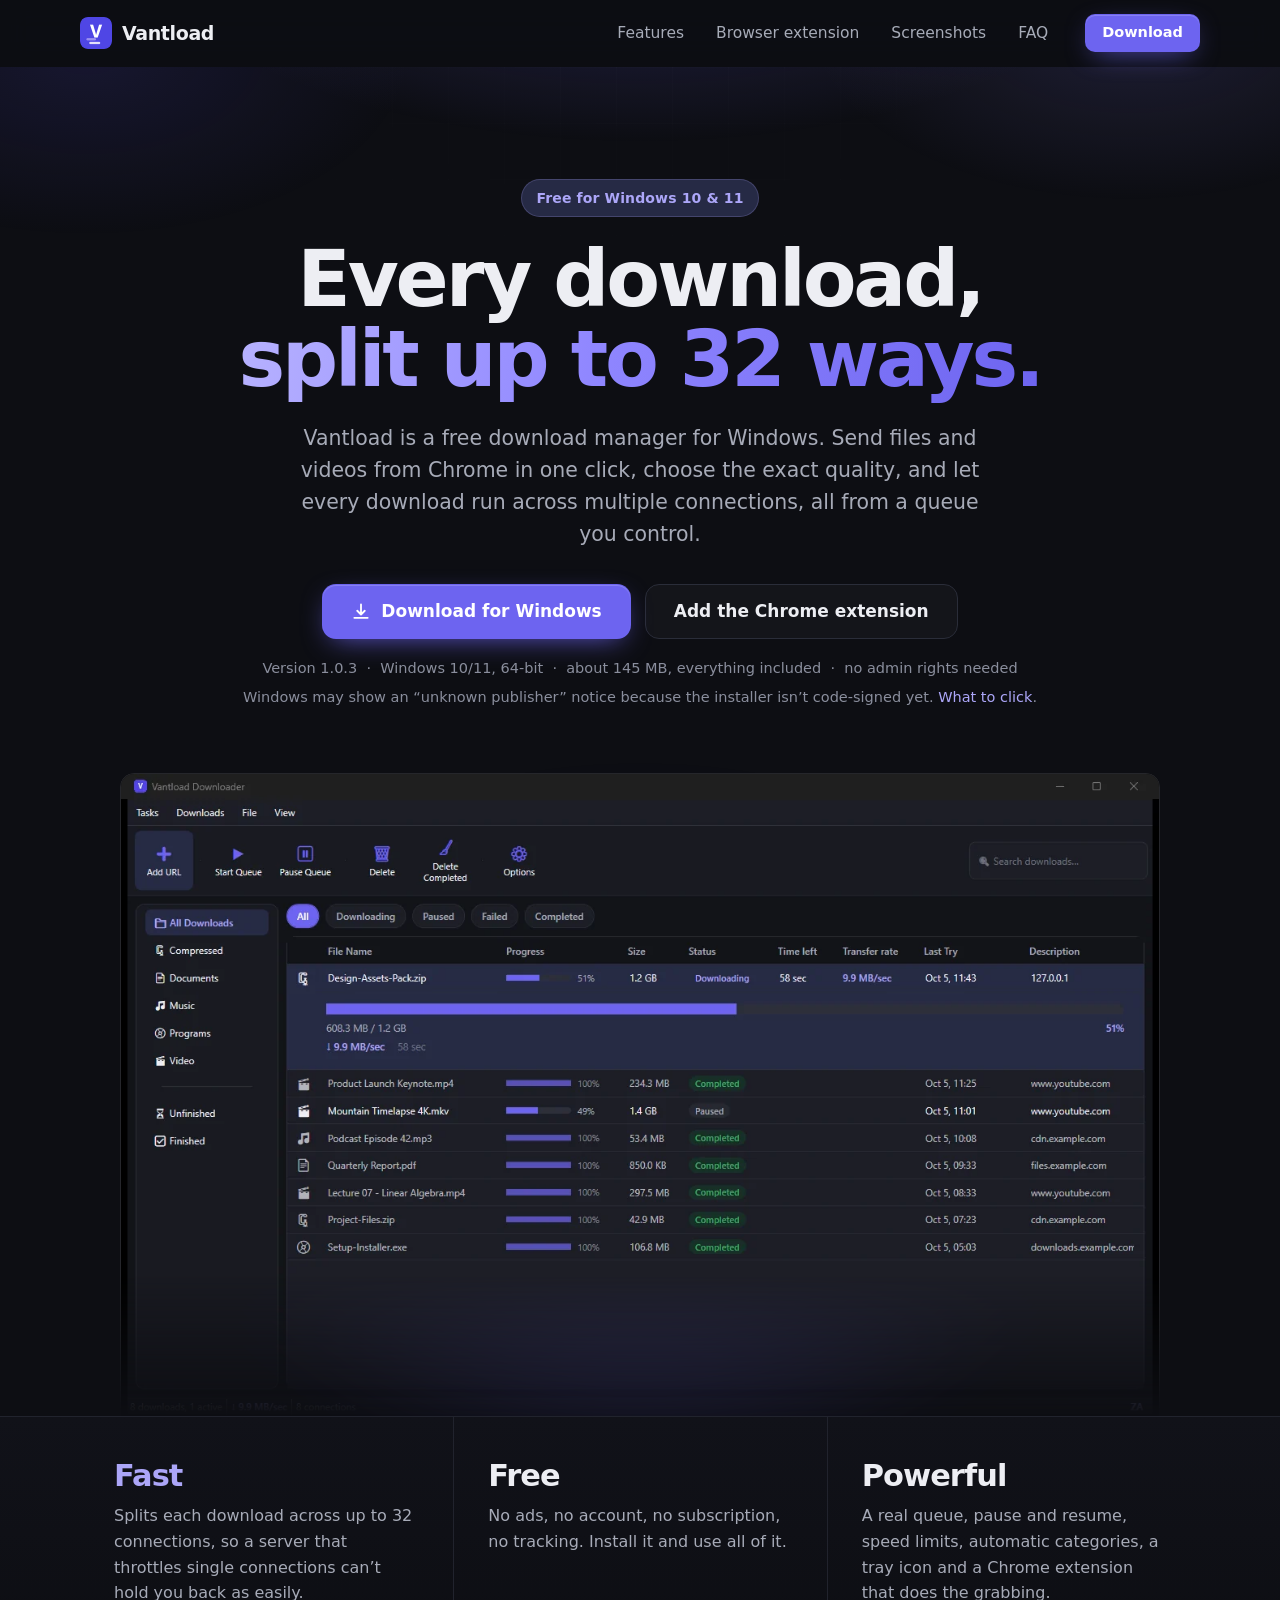
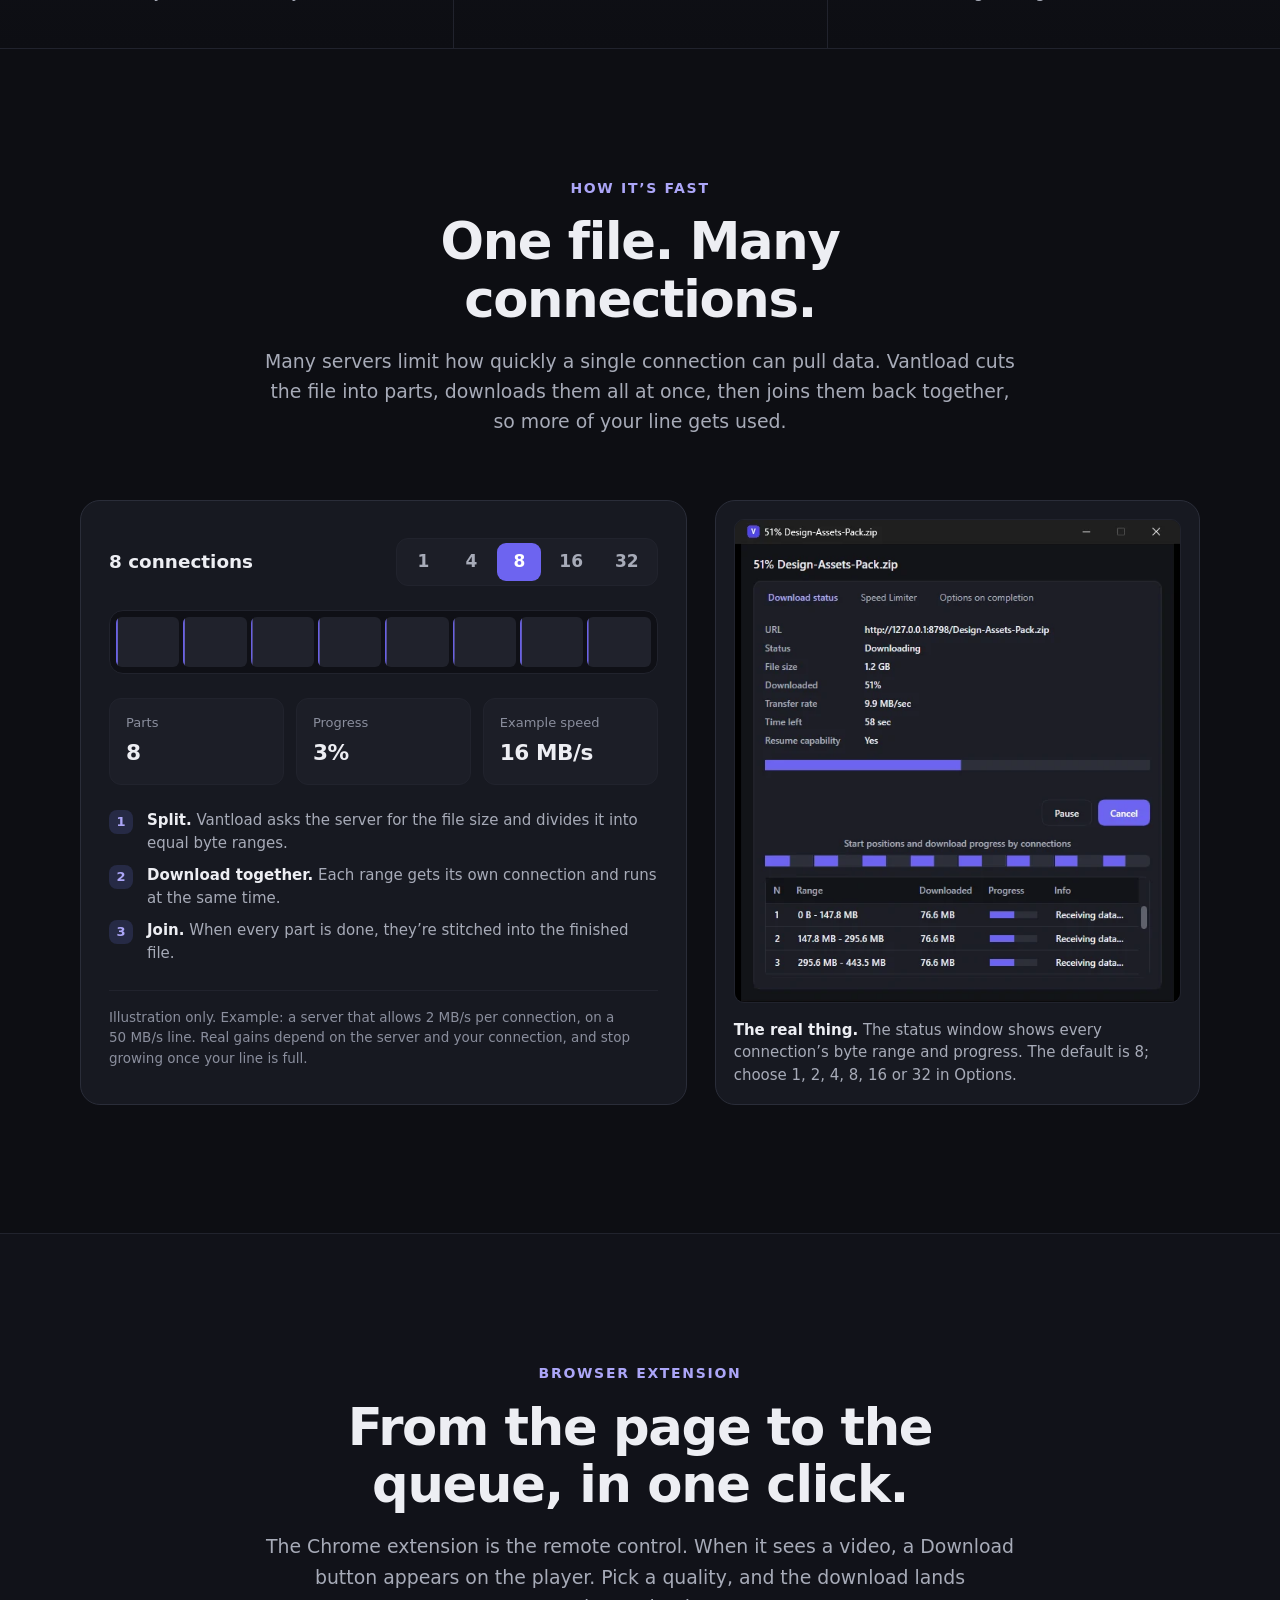
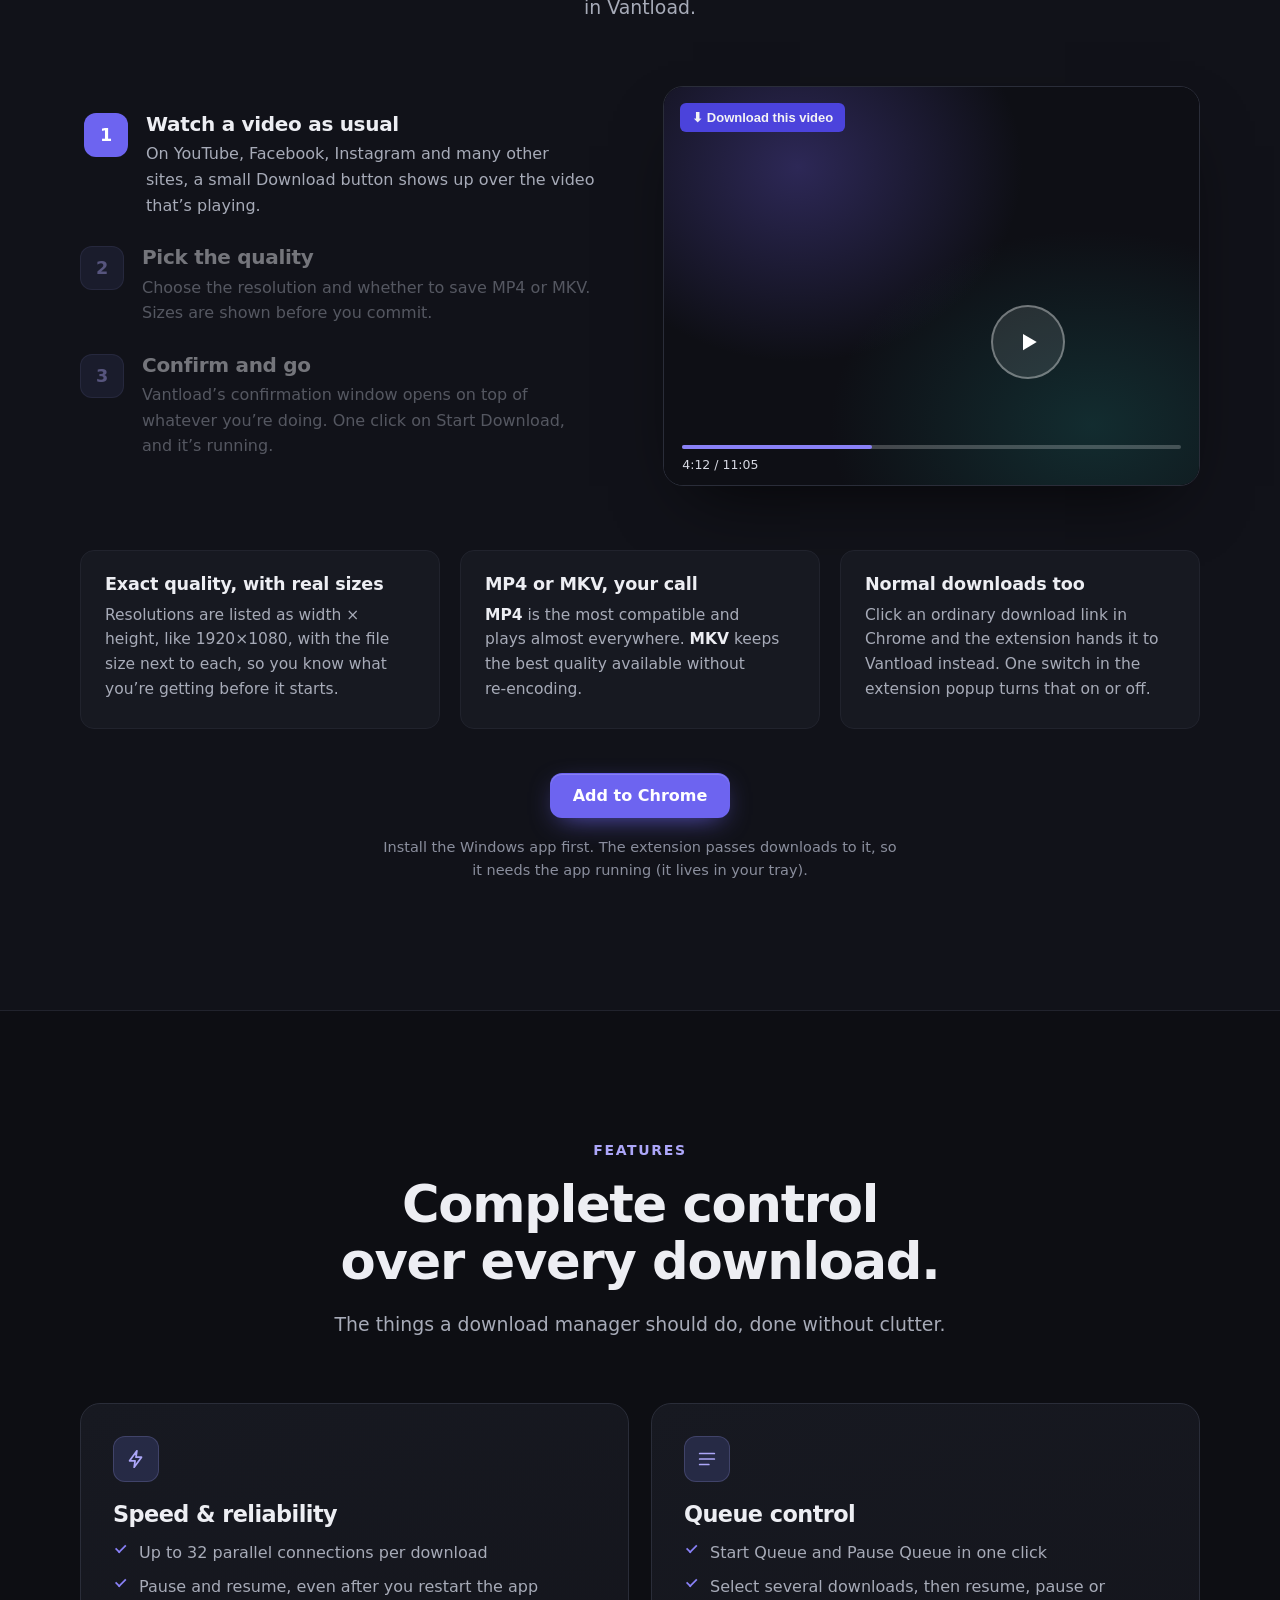
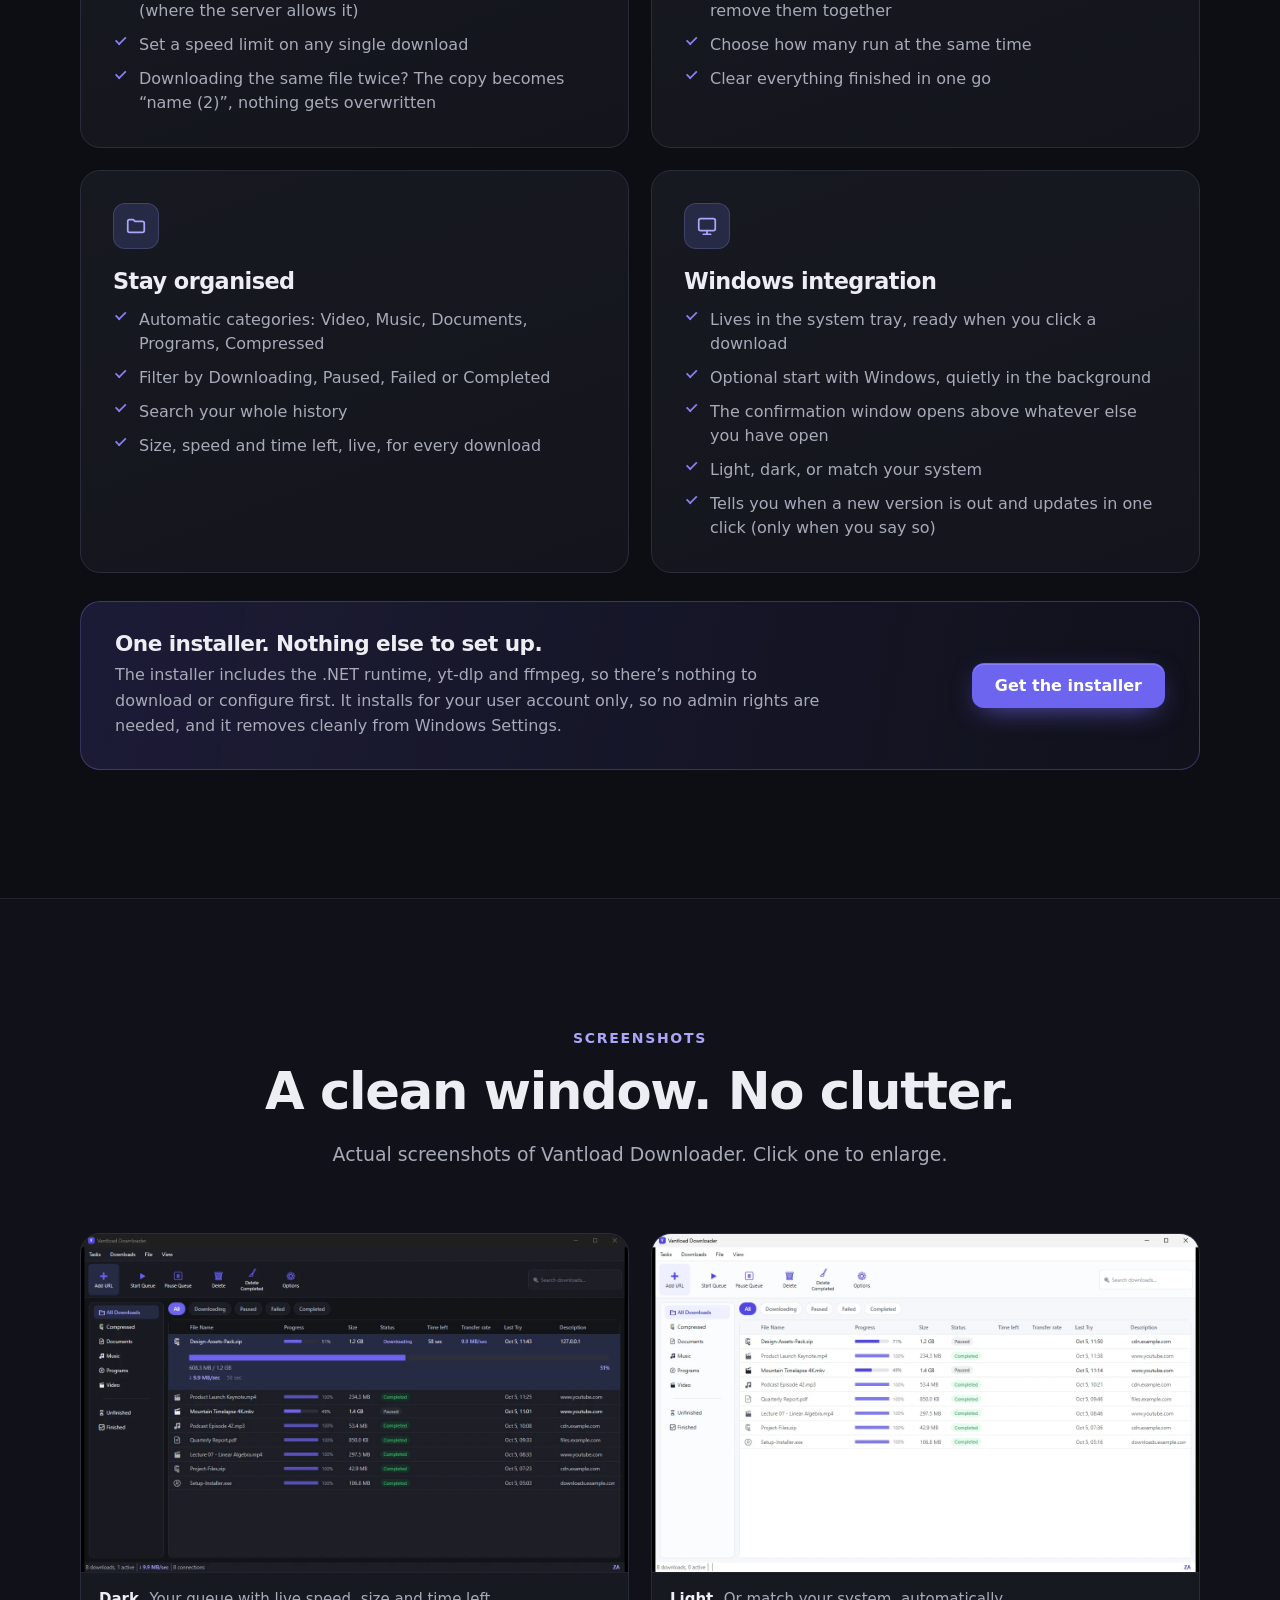
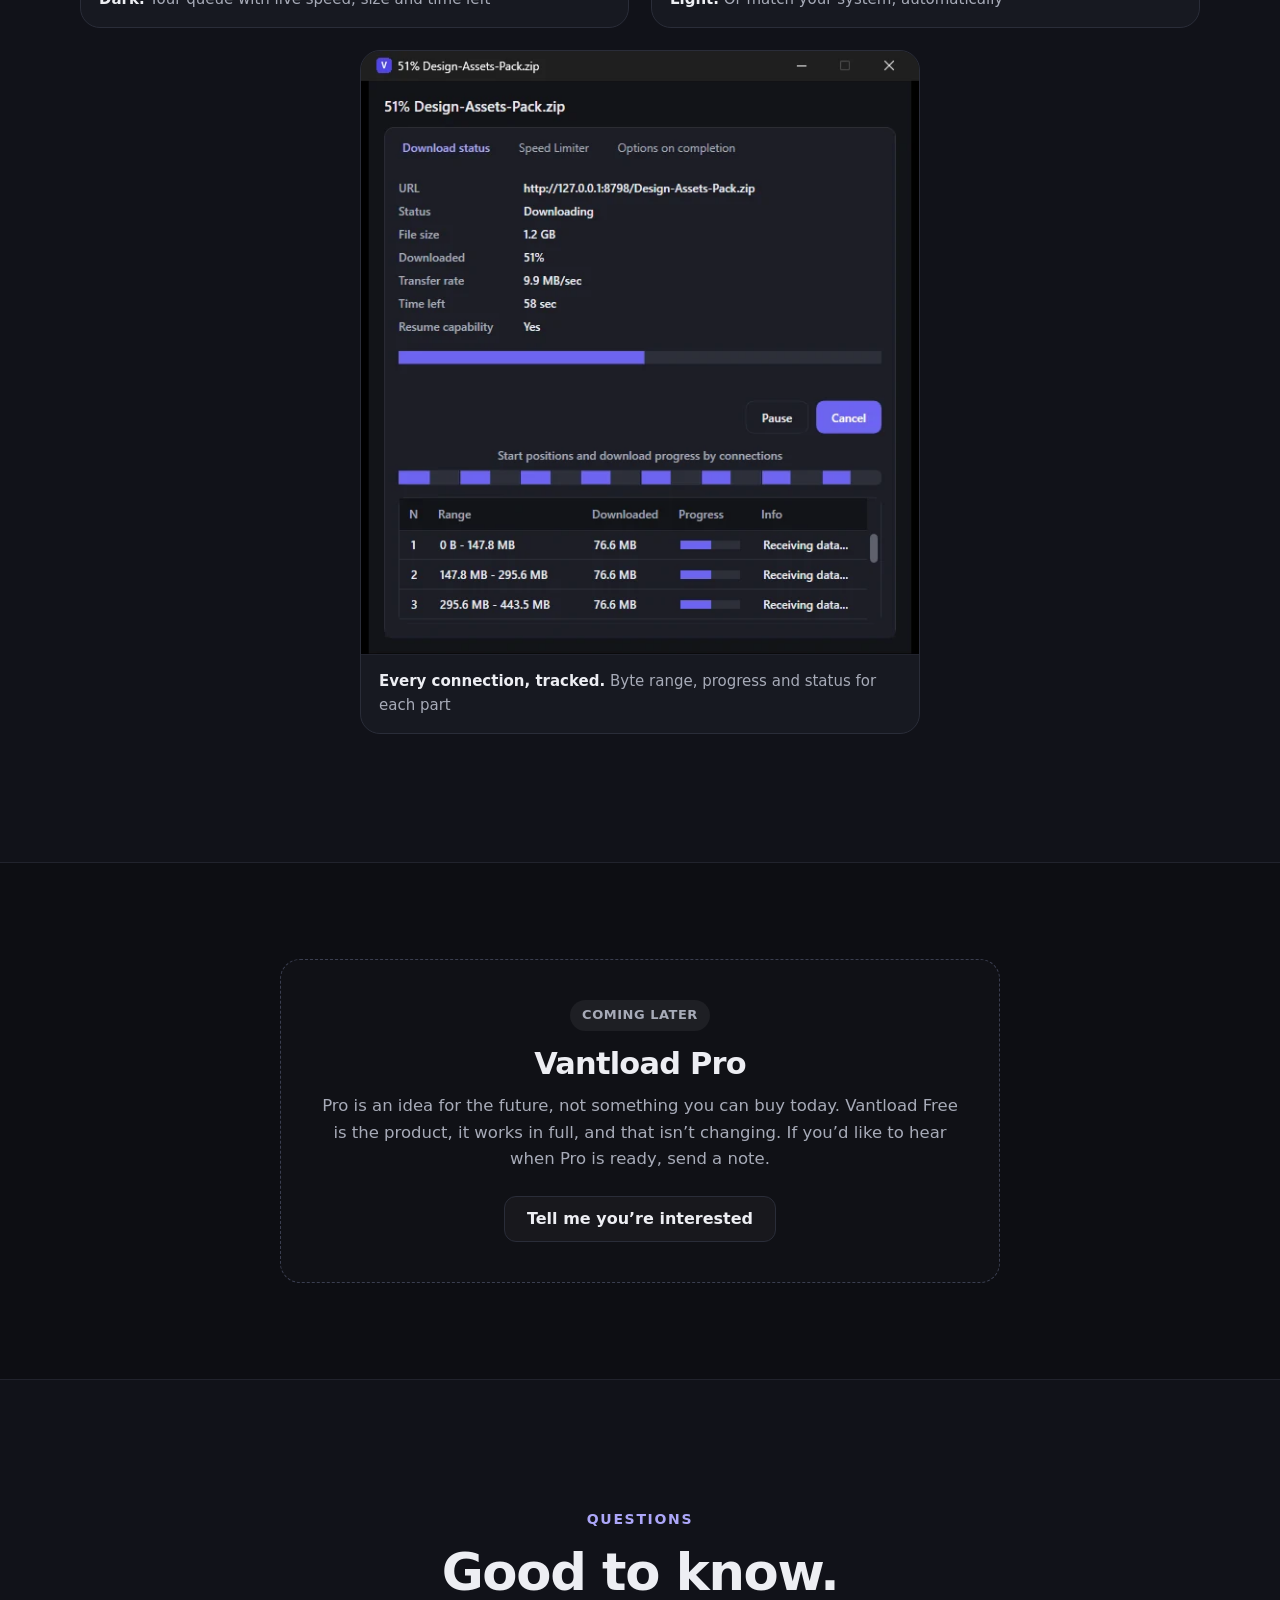
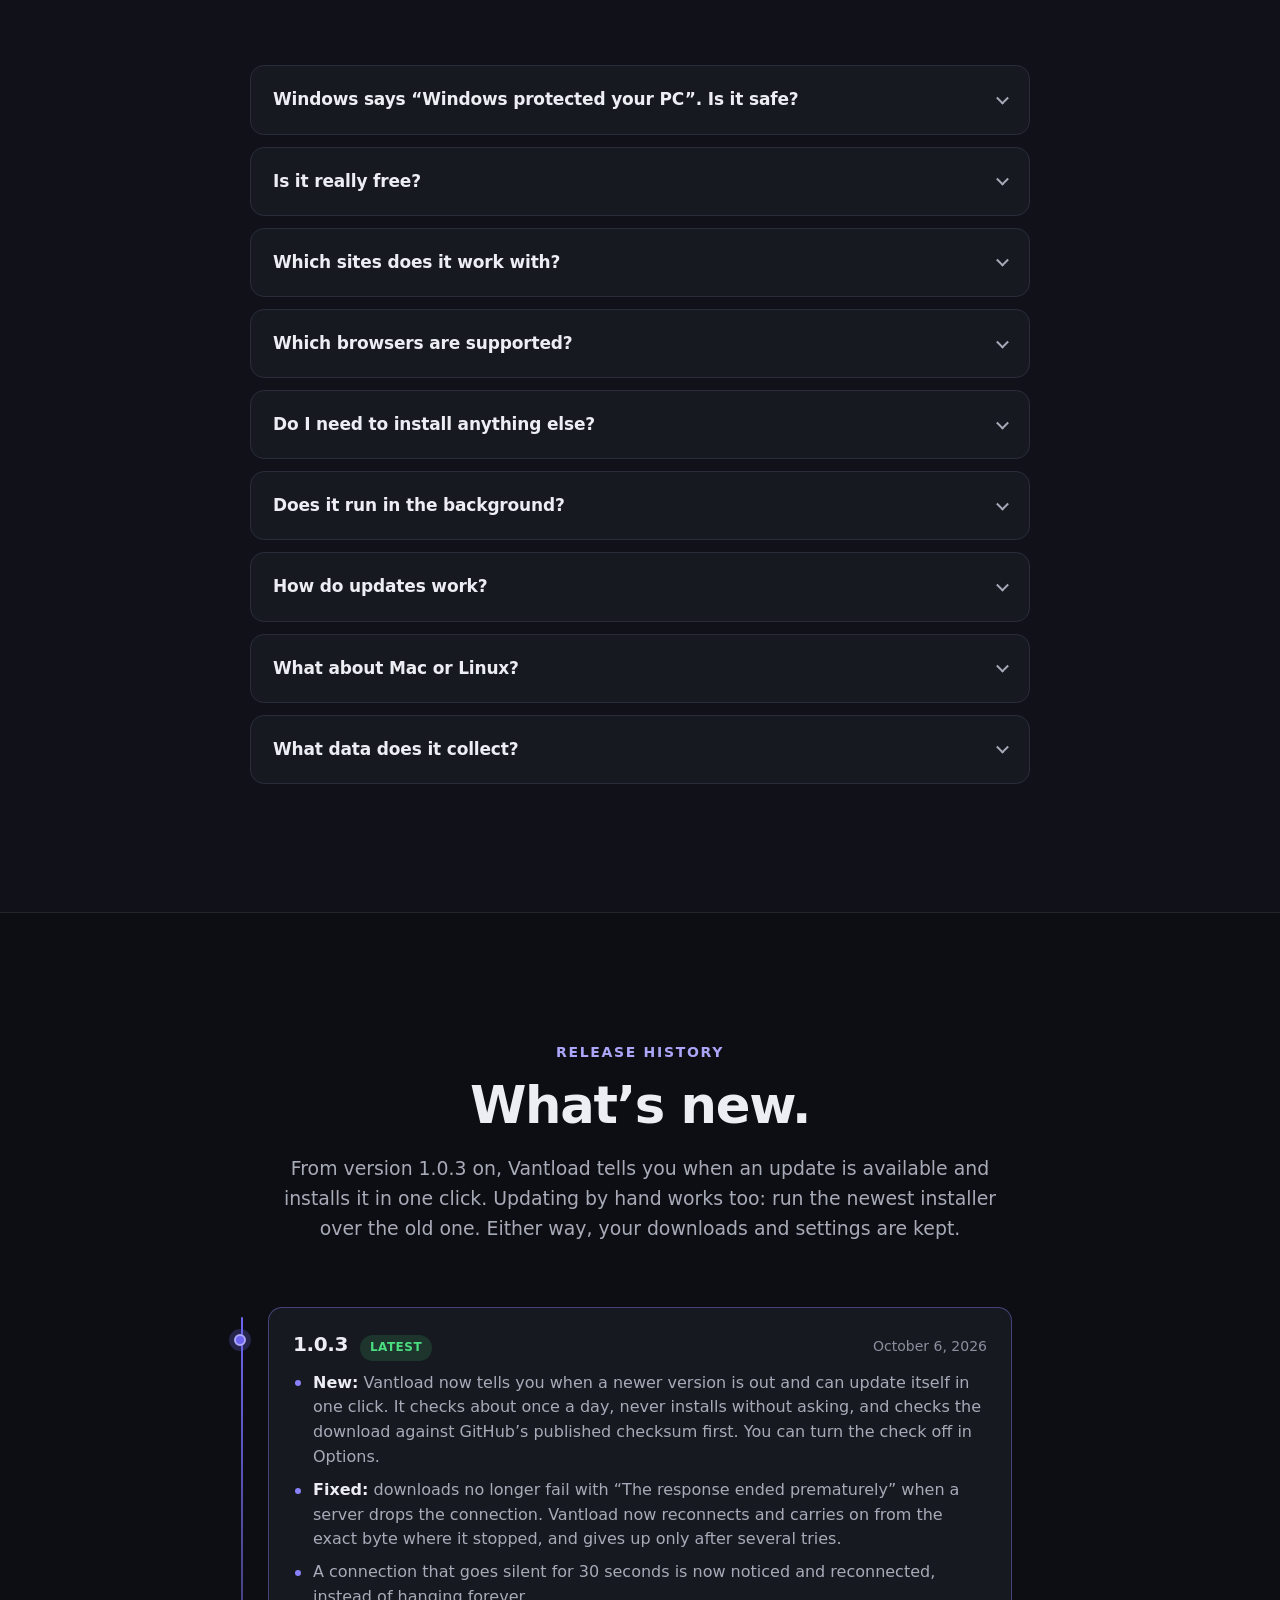
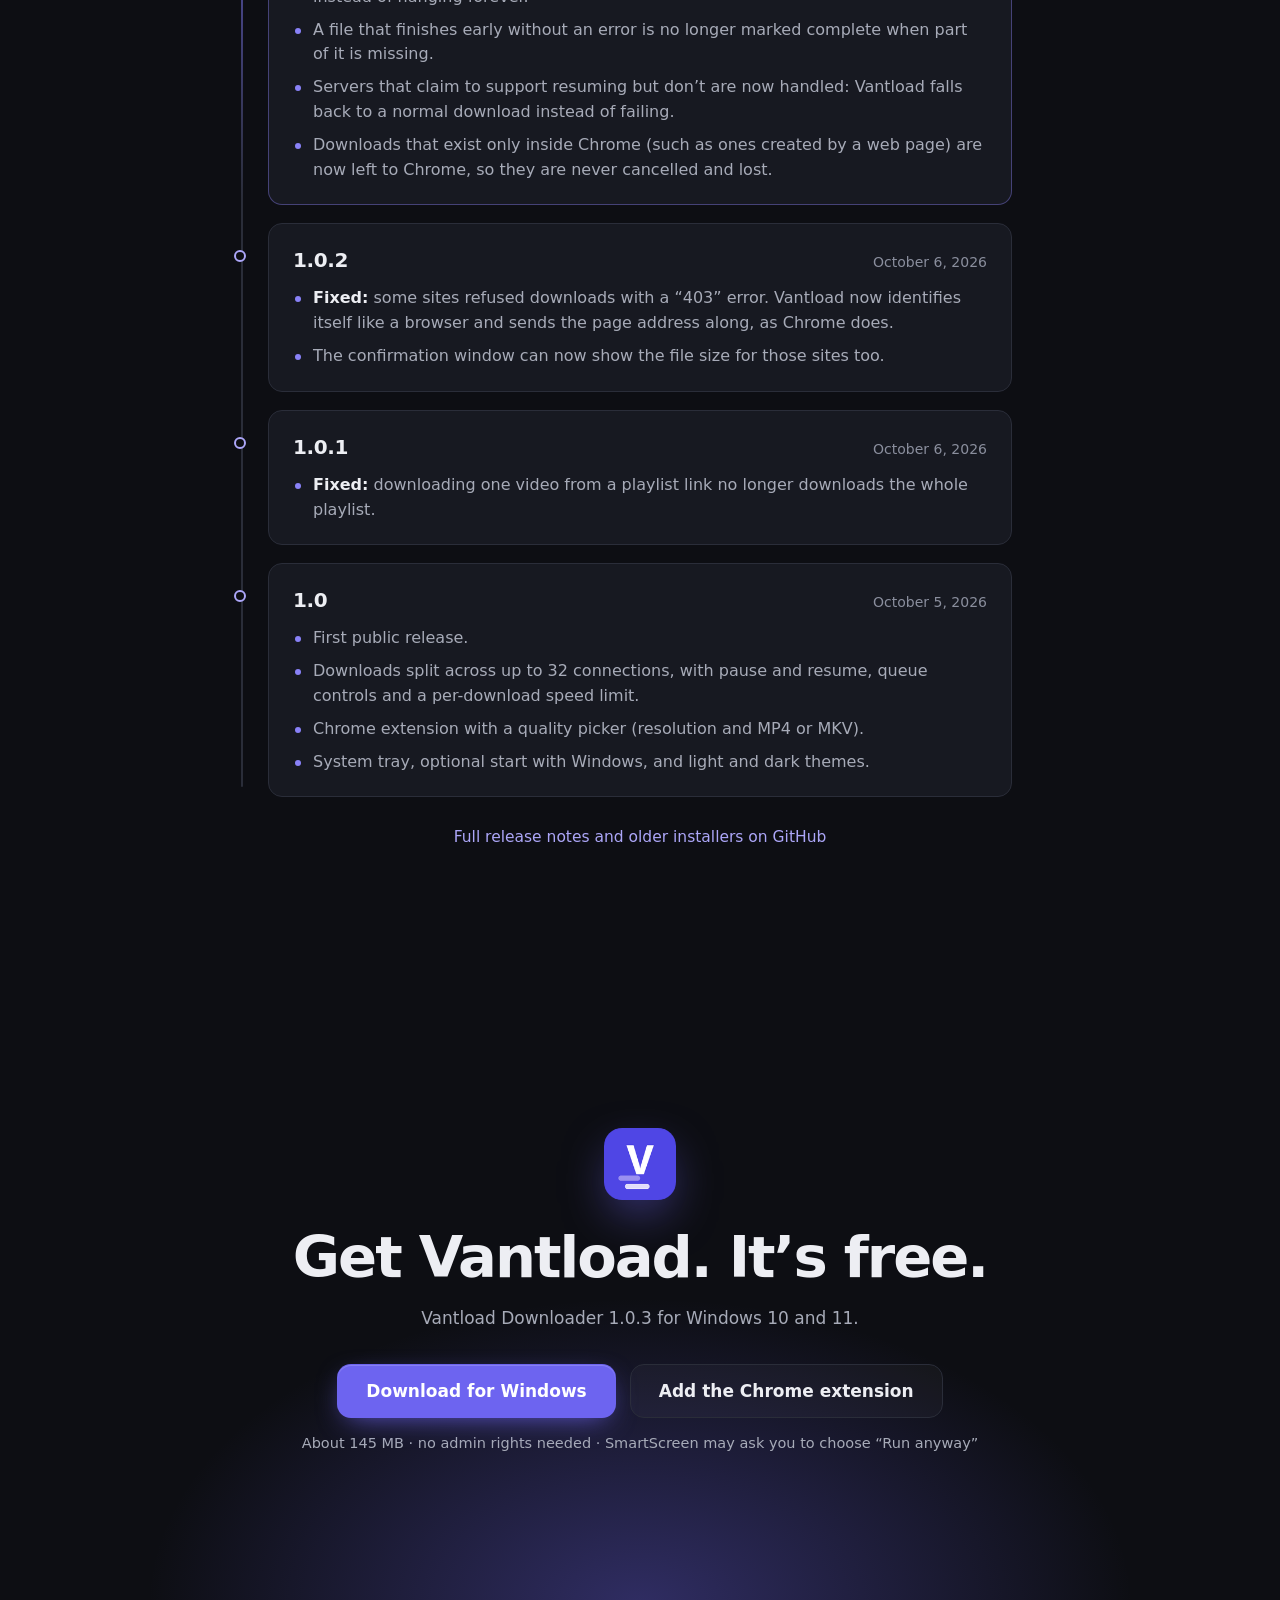
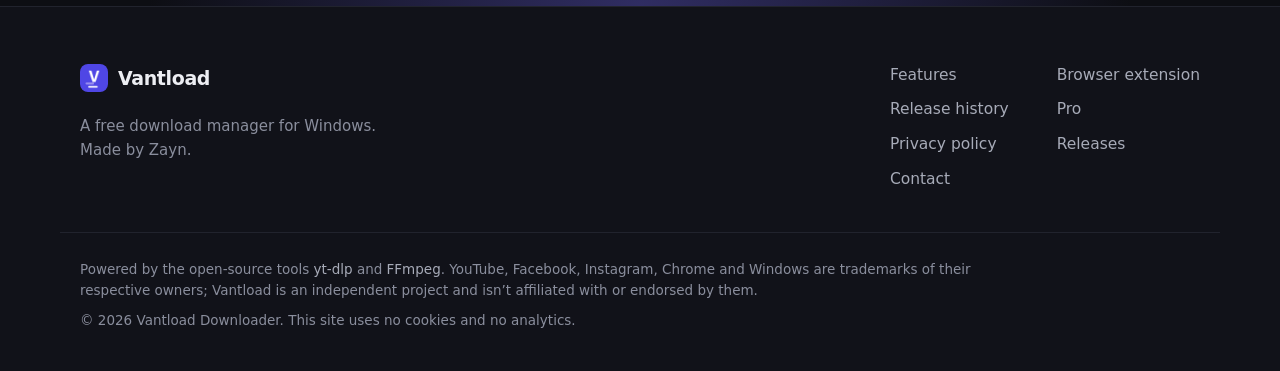
==== index.html @ 30336b6b "Describe the update check in release notes, features and FAQ Co-Authored-By: Claude Sonnet 5.5 <nore" ====
<!doctype html>
<html lang="en">
<head>
<meta charset="utf-8">
<meta name="viewport" content="width=device-width, initial-scale=1">
<title>Vantload Downloader – Free download manager for Windows</title>
<meta name="description" content="Vantload is a free Windows download manager. Split every file across up to 32 connections, grab videos from Chrome in one click, pick the exact quality (MP4 or MKV), and pause or resume any time.">
<meta name="application-name" content="Vantload Downloader">
<meta name="theme-color" content="#0d0e13">
<meta name="color-scheme" content="dark">
<link rel="canonical" href="https://vantload.pages.dev/">

<meta property="og:type" content="website">
<meta property="og:site_name" content="Vantload Downloader">
<meta property="og:title" content="Vantload Downloader – Free download manager for Windows">
<meta property="og:description" content="Every download, split up to 32 ways. Free, with a one-click Chrome extension, MP4/MKV quality picker, queue control and system tray.">
<meta property="og:url" content="https://vantload.pages.dev/">
<meta property="og:image" content="https://vantload.pages.dev/assets/img/og-image.png">
<meta property="og:image:width" content="1200">
<meta property="og:image:height" content="630">
<meta property="og:image:alt" content="Vantload Downloader showing a download split across eight connections">
<meta name="twitter:card" content="summary_large_image">
<meta name="twitter:title" content="Vantload Downloader – Free download manager for Windows">
<meta name="twitter:description" content="Every download, split up to 32 ways. Free, with a one-click Chrome extension.">
<meta name="twitter:image" content="https://vantload.pages.dev/assets/img/og-image.png">

<link rel="icon" href="favicon.ico" sizes="any">
<link rel="icon" type="image/png" sizes="32x32" href="assets/img/favicon-32.png">
<link rel="apple-touch-icon" href="assets/img/apple-touch-icon.png">
<link rel="preload" as="image" href="assets/img/app-main.webp" type="image/webp" fetchpriority="high">
<link rel="stylesheet" href="assets/css/style.css">
<script>document.documentElement.className += ' js';</script>

<script type="application/ld+json">
{
  "@context": "https://schema.org",
  "@type": "WebSite",
  "name": "Vantload Downloader",
  "alternateName": ["Vantload"],
  "url": "https://vantload.pages.dev/"
}
</script>
<script type="application/ld+json">
{
  "@context": "https://schema.org",
  "@type": "SoftwareApplication",
  "name": "Vantload Downloader",
  "operatingSystem": "Windows 10, Windows 11",
  "applicationCategory": "UtilitiesApplication",
  "description": "A free download manager for Windows that splits downloads across up to 32 connections, with a Chrome extension for one-click video downloads.",
  "offers": { "@type": "Offer", "price": "0", "priceCurrency": "USD" },
  "author": { "@type": "Person", "name": "Zayn" },
  "image": "https://vantload.pages.dev/assets/img/og-image.png"
}
</script>
</head>
<body>
<a class="skip" href="#main">Skip to content</a>

<!-- ───────────── NAV ───────────── -->
<header class="nav" id="nav">
  <div class="wrap nav-inner">
    <a class="brand" href="#top" aria-label="Vantload Downloader, back to top">
      <img src="assets/img/logo-64.png" width="32" height="32" alt="">
      <span>Vantload</span>
    </a>
    <nav class="nav-links" id="navLinks" aria-label="Main">
      <a href="#features">Features</a>
      <a href="#extension">Browser extension</a>
      <a href="#screenshots">Screenshots</a>
      <a href="#faq">FAQ</a>
    </nav>
    <a class="btn btn-sm btn-primary nav-cta" href="#download" data-cfg="DOWNLOAD_URL">Download</a>
    <button class="nav-toggle" id="navToggle" aria-label="Menu" aria-expanded="false" aria-controls="navLinks">
      <span></span><span></span><span></span>
    </button>
  </div>
  <div class="scroll-progress" id="scrollProgress" aria-hidden="true"></div>
</header>

<main id="main">

<!-- ───────────── HERO ───────────── -->
<section class="hero" id="top">
  <div class="wrap hero-inner">
    <p class="eyebrow">Free for Windows 10 &amp; 11</p>
    <h1>Every download,<br><span class="grad">split up to 32 ways.</span></h1>
    <p class="lede">Vantload is a free download manager for Windows. Send files and videos from Chrome in one click, choose the exact quality, and let every download run across multiple connections, all from a queue you control.</p>

    <div class="cta-row">
      <a class="btn btn-lg btn-primary" href="https://github.com/zainasghar-fs/Vantload/releases/latest/download/VantloadDownloaderSetup.exe" data-cfg="DOWNLOAD_URL" id="download-hero">
        <svg viewBox="0 0 24 24" width="20" height="20" aria-hidden="true"><path d="M12 3v12m0 0l-4.5-4.5M12 15l4.5-4.5M4 19h16" fill="none" stroke="currentColor" stroke-width="2.2" stroke-linecap="round" stroke-linejoin="round"/></svg>
        Download for Windows
      </a>
      <a class="btn btn-lg btn-ghost" href="https://chromewebstore.google.com/detail/vantload-downloader/bphankkdmekpfeckokdjbceanmdflkpo" data-cfg="CHROME_STORE_URL" data-soon="Chrome extension: coming soon" id="chrome-hero">Add the Chrome extension</a>
    </div>
    <p class="fine">Version 1.0.3 &nbsp;·&nbsp; Windows 10/11, 64-bit &nbsp;·&nbsp; about 145 MB, everything included &nbsp;·&nbsp; no admin rights needed</p>
    <p class="fine fine-note">Windows may show an “unknown publisher” notice because the installer isn’t code-signed yet. <a href="#faq-smartscreen">What to click</a>.</p>

    <figure class="hero-shot">
      <img src="assets/img/app-main.webp" width="1280" height="792" alt="Vantload Downloader’s main window: a 1.2 GB download running at 9.9 MB/s over eight connections, with finished downloads sorted below." fetchpriority="high" decoding="async">
    </figure>
  </div>
</section>

<!-- ───────────── FAST. FREE. POWERFUL. ───────────── -->
<section class="band" aria-label="Highlights">
  <div class="wrap trio">
    <article class="trio-card">
      <h2 class="trio-title">Fast</h2>
      <p>Splits each download across up to <span class="count" data-to="32">32</span> connections, so a server that throttles single connections can’t hold you back as easily.</p>
    </article>
    <article class="trio-card">
      <h2 class="trio-title">Free</h2>
      <p>No ads, no account, no subscription, no tracking. Install it and use all of it.</p>
    </article>
    <article class="trio-card">
      <h2 class="trio-title">Powerful</h2>
      <p>A real queue, pause and resume, speed limits, automatic categories, a tray icon and a Chrome extension that does the grabbing.</p>
    </article>
  </div>
</section>

<!-- ───────────── MULTI-CONNECTION ───────────── -->
<section class="section" id="speed">
  <div class="wrap">
    <div class="section-head">
      <p class="kicker">How it’s fast</p>
      <h2>One file. Many connections.</h2>
      <p class="sub">Many servers limit how quickly a single connection can pull data. Vantload cuts the file into parts, downloads them all at once, then joins them back together, so more of your line gets used.</p>
    </div>

    <div class="speed-grid">
      <div class="card conn" id="connDemo">
        <div class="conn-top">
          <span class="conn-label" id="connLabel">8 connections</span>
          <div class="seg-control" role="group" aria-label="Number of connections">
            <button type="button" data-n="1">1</button>
            <button type="button" data-n="4">4</button>
            <button type="button" data-n="8" class="on" aria-pressed="true">8</button>
            <button type="button" data-n="16">16</button>
            <button type="button" data-n="32">32</button>
          </div>
        </div>

        <div class="conn-bar" id="connBar" role="img" aria-label="Animation: a file split into parts that download at the same time"></div>

        <dl class="conn-stats">
          <div><dt>Parts</dt><dd id="statParts">8</dd></div>
          <div><dt>Progress</dt><dd id="statPct">0%</dd></div>
          <div><dt>Example speed</dt><dd id="statSpeed">16 MB/s</dd></div>
        </dl>

        <ol class="conn-how">
          <li><b>Split.</b> Vantload asks the server for the file size and divides it into equal byte ranges.</li>
          <li><b>Download together.</b> Each range gets its own connection and runs at the same time.</li>
          <li><b>Join.</b> When every part is done, they’re stitched into the finished file.</li>
        </ol>

        <p class="conn-foot">Illustration only. Example: a server that allows 2&nbsp;MB/s per connection, on a 50&nbsp;MB/s line. Real gains depend on the server and your connection, and stop growing once your line is full.</p>
      </div>

      <figure class="card shot-card">
        <img src="assets/img/app-progress.webp" width="580" height="627" loading="lazy" decoding="async"
             alt="The Vantload download status window: eight connections, each with its own byte range and progress bar.">
        <figcaption><strong>The real thing.</strong> The status window shows every connection’s byte range and progress. The default is 8; choose 1, 2, 4, 8, 16 or 32 in Options.</figcaption>
      </figure>
    </div>
  </div>
</section>

<!-- ───────────── BROWSER EXTENSION ───────────── -->
<section class="section section-alt" id="extension">
  <div class="wrap">
    <div class="section-head">
      <p class="kicker">Browser extension</p>
      <h2>From the page to the queue, in one click.</h2>
      <p class="sub">The Chrome extension is the remote control. When it sees a video, a Download button appears on the player. Pick a quality, and the download lands in Vantload.</p>
    </div>

    <div class="ext-grid">
      <ol class="steps">
        <li>
          <span class="step-n">1</span>
          <div><h3>Watch a video as usual</h3><p>On YouTube, Facebook, Instagram and many other sites, a small Download button shows up over the video that’s playing.</p></div>
        </li>
        <li>
          <span class="step-n">2</span>
          <div><h3>Pick the quality</h3><p>Choose the resolution and whether to save MP4 or MKV. Sizes are shown before you commit.</p></div>
        </li>
        <li>
          <span class="step-n">3</span>
          <div><h3>Confirm and go</h3><p>Vantload’s confirmation window opens on top of whatever you’re doing. One click on Start Download, and it’s running.</p></div>
        </li>
      </ol>

      <!-- A faithful recreation of the extension’s overlay, interactive -->
      <div class="stage" id="stage" aria-label="Interactive preview of the Vantload quality picker">
        <div class="stage-video">
          <div class="stage-play" aria-hidden="true"><svg viewBox="0 0 24 24" width="30" height="30"><path d="M8 5.5v13l11-6.5z" fill="currentColor"/></svg></div>
          <div class="stage-bar" aria-hidden="true"><i></i></div>
          <div class="stage-time" aria-hidden="true">4:12 / 11:05</div>
        </div>

        <!-- decorative: replays what the extension does until the visitor touches the picker -->
        <div class="demo-btn" id="demoBtn" aria-hidden="true">⬇ Download this video</div>
        <div class="demo-app" id="demoApp" aria-hidden="true">
          <div class="demo-app-head"><img src="assets/img/logo-64.png" width="16" height="16" alt="" loading="lazy"><span>Confirm Download</span></div>
          <div class="demo-app-body">
            <small>File URL</small>
            <div class="demo-url">https://www.youtube.com/watch?v=…</div>
            <div class="demo-actions"><span>Cancel</span><b>Start Download</b></div>
          </div>
          <div class="demo-app-run">
            <div class="demo-run-bar"><i></i></div>
            <small>Downloading · 8 connections · 9.9 MB/s</small>
          </div>
        </div>

        <div class="picker" id="picker">
          <div class="picker-head"><span>Download with Vantload</span><span class="picker-x" aria-hidden="true">×</span></div>
          <div class="picker-body">
            <div class="picker-list" role="radiogroup" aria-label="Quality">
              <label class="picker-row"><input type="radio" name="q" value="1920×1080" checked><span class="pl">1920×1080</span><span class="ps">245.7 MB</span></label>
              <label class="picker-row"><input type="radio" name="q" value="1280×720"><span class="pl">1280×720</span><span class="ps">143.6 MB</span></label>
              <label class="picker-row"><input type="radio" name="q" value="854×480"><span class="pl">854×480</span><span class="ps">28.2 MB</span></label>
              <label class="picker-row"><input type="radio" name="q" value="640×360"><span class="pl">640×360</span><span class="ps">17.9 MB</span></label>
            </div>
            <div class="picker-format">
              <span>Format</span>
              <div class="picker-fmt-group" role="radiogroup" aria-label="Format">
                <label><input type="radio" name="f" value="MP4" checked><span>MP4</span></label>
                <label><input type="radio" name="f" value="MKV"><span>MKV</span></label>
              </div>
            </div>
            <button type="button" class="picker-go" id="pickerGo">Download</button>
          </div>
        </div>
      </div>
    </div>

    <div class="mini-grid">
      <div class="mini">
        <h3>Exact quality, with real sizes</h3>
        <p>Resolutions are listed as width × height, like 1920×1080, with the file size next to each, so you know what you’re getting before it starts.</p>
      </div>
      <div class="mini">
        <h3>MP4 or MKV, your call</h3>
        <p id="fmtNote"><strong>MP4</strong> is the most compatible and plays almost everywhere. <strong>MKV</strong> keeps the best quality available without re-encoding.</p>
      </div>
      <div class="mini">
        <h3>Normal downloads too</h3>
        <p>Click an ordinary download link in Chrome and the extension hands it to Vantload instead. One switch in the extension popup turns that on or off.</p>
      </div>
    </div>

    <div class="ext-cta">
      <a class="btn btn-primary" href="https://chromewebstore.google.com/detail/vantload-downloader/bphankkdmekpfeckokdjbceanmdflkpo" data-cfg="CHROME_STORE_URL" data-soon="Chrome extension: coming soon" id="chrome-ext">Add to Chrome</a>
      <p class="fine">Install the Windows app first. The extension passes downloads to it, so it needs the app running (it lives in your tray).</p>
    </div>
  </div>
</section>

<!-- ───────────── FEATURES ───────────── -->
<section class="section" id="features">
  <div class="wrap">
    <div class="section-head">
      <p class="kicker">Features</p>
      <h2>Complete control over every download.</h2>
      <p class="sub">The things a download manager should do, done without clutter.</p>
    </div>

    <div class="feat-grid">
      <article class="feat">
        <div class="feat-ic" aria-hidden="true"><svg viewBox="0 0 24 24"><path d="M13 3L5 14h6l-1 7 8-11h-6z"/></svg></div>
        <h3>Speed &amp; reliability</h3>
        <ul>
          <li>Up to 32 parallel connections per download</li>
          <li>Pause and resume, even after you restart the app (where the server allows it)</li>
          <li>Set a speed limit on any single download</li>
          <li>Downloading the same file twice? The copy becomes “name (2)”, nothing gets overwritten</li>
        </ul>
      </article>
      <article class="feat">
        <div class="feat-ic" aria-hidden="true"><svg viewBox="0 0 24 24"><path d="M4 6h16M4 12h16M4 18h10"/></svg></div>
        <h3>Queue control</h3>
        <ul>
          <li>Start Queue and Pause Queue in one click</li>
          <li>Select several downloads, then resume, pause or remove them together</li>
          <li>Choose how many run at the same time</li>
          <li>Clear everything finished in one go</li>
        </ul>
      </article>
      <article class="feat">
        <div class="feat-ic" aria-hidden="true"><svg viewBox="0 0 24 24"><path d="M3 7a2 2 0 012-2h4l2 2h8a2 2 0 012 2v8a2 2 0 01-2 2H5a2 2 0 01-2-2z"/></svg></div>
        <h3>Stay organised</h3>
        <ul>
          <li>Automatic categories: Video, Music, Documents, Programs, Compressed</li>
          <li>Filter by Downloading, Paused, Failed or Completed</li>
          <li>Search your whole history</li>
          <li>Size, speed and time left, live, for every download</li>
        </ul>
      </article>
      <article class="feat">
        <div class="feat-ic" aria-hidden="true"><svg viewBox="0 0 24 24"><rect x="3" y="4" width="18" height="13" rx="2"/><path d="M8 21h8M12 17v4"/></svg></div>
        <h3>Windows integration</h3>
        <ul>
          <li>Lives in the system tray, ready when you click a download</li>
          <li>Optional start with Windows, quietly in the background</li>
          <li>The confirmation window opens above whatever else you have open</li>
          <li>Light, dark, or match your system</li>
          <li>Tells you when a new version is out and updates in one click (only when you say so)</li>
        </ul>
      </article>
    </div>

    <div class="install-strip card">
      <div>
        <h3>One installer. Nothing else to set up.</h3>
        <p>The installer includes the .NET runtime, yt-dlp and ffmpeg, so there’s nothing to download or configure first. It installs for your user account only, so no admin rights are needed, and it removes cleanly from Windows Settings.</p>
      </div>
      <a class="btn btn-primary" href="#download" data-cfg="DOWNLOAD_URL">Get the installer</a>
    </div>
  </div>
</section>

<!-- ───────────── SCREENSHOTS ───────────── -->
<section class="section section-alt" id="screenshots">
  <div class="wrap">
    <div class="section-head">
      <p class="kicker">Screenshots</p>
      <h2>A clean window. No clutter.</h2>
      <p class="sub">Actual screenshots of Vantload Downloader. Click one to enlarge.</p>
    </div>

    <div class="gallery">
      <button class="g-item" type="button" data-full="assets/img/app-main.webp" data-alt="Vantload Downloader in its dark theme, with a download running and its details open.">
        <img src="assets/img/app-main.webp" width="1280" height="792" loading="lazy" decoding="async" alt="Vantload Downloader in its dark theme, with a download running and its details open.">
        <span><strong>Dark.</strong> Your queue with live speed, size and time left</span>
      </button>
      <button class="g-item" type="button" data-full="assets/img/app-light.webp" data-alt="Vantload Downloader in its light theme, with categories and filters on the left.">
        <img src="assets/img/app-light.webp" width="1280" height="792" loading="lazy" decoding="async" alt="Vantload Downloader in its light theme, with categories and filters on the left.">
        <span><strong>Light.</strong> Or match your system, automatically</span>
      </button>
      <button class="g-item g-center" type="button" data-full="assets/img/app-progress.webp" data-alt="The status window listing each connection’s range and progress.">
        <img src="assets/img/app-progress.webp" width="580" height="627" loading="lazy" decoding="async" alt="The status window listing each connection’s range and progress.">
        <span><strong>Every connection, tracked.</strong> Byte range, progress and status for each part</span>
      </button>
    </div>
  </div>
</section>

<!-- ───────────── PRO (quiet) ───────────── -->
<section class="section pro" id="pro">
  <div class="wrap">
    <div class="pro-card">
      <span class="pill">Coming later</span>
      <h2>Vantload Pro</h2>
      <p>Pro is an idea for the future, not something you can buy today. Vantload Free is the product, it works in full, and that isn’t changing. If you’d like to hear when Pro is ready, send a note.</p>
      <a class="btn btn-ghost" href="mailto:zasghar991@gmail.com?subject=Vantload%20Pro" data-cfg="CONTACT_URL" data-suffix="?subject=Vantload%20Pro">Tell me you’re interested</a>
    </div>
  </div>
</section>

<!-- ───────────── FAQ ───────────── -->
<section class="section section-alt" id="faq">
  <div class="wrap narrow">
    <div class="section-head">
      <p class="kicker">Questions</p>
      <h2>Good to know.</h2>
    </div>

    <div class="faq">
      <details id="faq-smartscreen">
        <summary>Windows says “Windows protected your PC”. Is it safe?</summary>
        <p>That screen appears for any installer that isn’t code-signed, and code-signing certificates cost money that this free project hasn’t spent yet. Click <strong>More info</strong>, then <strong>Run anyway</strong>. Vantload has no ads, no account system and no analytics, and you can read exactly what it handles in the <a href="https://zainasghar-fs.github.io/vantload-downloader/" data-cfg="PRIVACY_URL">privacy policy</a>.</p>
      </details>
      <details>
        <summary>Is it really free?</summary>
        <p>Yes. No ads, no account, no trial and no subscription. Nothing on this page is for sale.</p>
      </details>
      <details>
        <summary>Which sites does it work with?</summary>
        <p>Ordinary file links work anywhere. For videos, Vantload uses <a href="https://github.com/yt-dlp/yt-dlp" rel="noopener">yt-dlp</a>, which supports YouTube, Facebook, Instagram and a very long list of other sites. Only download things you have the right to download, and respect each site’s terms.</p>
      </details>
      <details>
        <summary>Which browsers are supported?</summary>
        <p>Google Chrome for now. You can also use Vantload without the extension: paste any link with <strong>Add URL</strong>.</p>
      </details>
      <details>
        <summary>Do I need to install anything else?</summary>
        <p>No. The installer includes the .NET runtime, yt-dlp and ffmpeg. Just run it, then add the Chrome extension if you want one-click downloads.</p>
      </details>
      <details>
        <summary>Does it run in the background?</summary>
        <p>Closing the window keeps Vantload in the system tray so it can catch downloads from Chrome. It can also start with Windows (you can switch that off in Options). Use <strong>Exit</strong> from the tray icon to quit it completely.</p>
      </details>
      <details>
        <summary>How do updates work?</summary>
        <p>Vantload checks GitHub for a newer release about once a day. If there is one, a bar appears at the top of the window with <strong>What’s new</strong> and <strong>Update now</strong>. Nothing is installed until you click. Before running the new installer, Vantload checks it against the checksum GitHub publishes for that exact file, and it pauses any running downloads so they can be resumed afterwards. You can turn the daily check off under File → Options, or check by hand with File → Check for updates.</p>
      </details>
      <details>
        <summary>What about Mac or Linux?</summary>
        <p>Windows 10 and 11 (64-bit) only, for now.</p>
      </details>
      <details>
        <summary>What data does it collect?</summary>
        <p>None. There are no accounts, no analytics and no tracking. Vantload talks to the sites you download from, and about once a day it asks GitHub whether a newer version exists (you can switch that off in Options). The full details are in the <a href="https://zainasghar-fs.github.io/vantload-downloader/" data-cfg="PRIVACY_URL">privacy policy</a>.</p>
      </details>
    </div>
  </div>
</section>

<!-- ───────────── RELEASE HISTORY ───────────── -->
<section class="section" id="changelog">
  <div class="wrap">
    <div class="section-head">
      <p class="kicker">Release history</p>
      <h2>What’s new.</h2>
      <p class="sub">From version 1.0.3 on, Vantload tells you when an update is available and installs it in one click. Updating by hand works too: run the newest installer over the old one. Either way, your downloads and settings are kept.</p>
    </div>

    <ol class="rels">
      <li class="rel">
        <div class="rel-head"><span class="rel-ver">1.0.3</span><span class="pill pill-latest">Latest</span><time class="rel-date" datetime="2026-10-06">October 6, 2026</time></div>
        <ul>
          <li><strong>New:</strong> Vantload now tells you when a newer version is out and can update itself in one click. It checks about once a day, never installs without asking, and checks the download against GitHub’s published checksum first. You can turn the check off in Options.</li>
          <li><strong>Fixed:</strong> downloads no longer fail with “The response ended prematurely” when a server drops the connection. Vantload now reconnects and carries on from the exact byte where it stopped, and gives up only after several tries.</li>
          <li>A connection that goes silent for 30 seconds is now noticed and reconnected, instead of hanging forever.</li>
          <li>A file that finishes early without an error is no longer marked complete when part of it is missing.</li>
          <li>Servers that claim to support resuming but don’t are now handled: Vantload falls back to a normal download instead of failing.</li>
          <li>Downloads that exist only inside Chrome (such as ones created by a web page) are now left to Chrome, so they are never cancelled and lost.</li>
        </ul>
      </li>
      <li class="rel">
        <div class="rel-head"><span class="rel-ver">1.0.2</span><time class="rel-date" datetime="2026-10-06">October 6, 2026</time></div>
        <ul>
          <li><strong>Fixed:</strong> some sites refused downloads with a “403” error. Vantload now identifies itself like a browser and sends the page address along, as Chrome does.</li>
          <li>The confirmation window can now show the file size for those sites too.</li>
        </ul>
      </li>
      <li class="rel">
        <div class="rel-head"><span class="rel-ver">1.0.1</span><time class="rel-date" datetime="2026-10-06">October 6, 2026</time></div>
        <ul>
          <li><strong>Fixed:</strong> downloading one video from a playlist link no longer downloads the whole playlist.</li>
        </ul>
      </li>
      <li class="rel">
        <div class="rel-head"><span class="rel-ver">1.0</span><time class="rel-date" datetime="2026-10-05">October 5, 2026</time></div>
        <ul>
          <li>First public release.</li>
          <li>Downloads split across up to 32 connections, with pause and resume, queue controls and a per-download speed limit.</li>
          <li>Chrome extension with a quality picker (resolution and MP4 or MKV).</li>
          <li>System tray, optional start with Windows, and light and dark themes.</li>
        </ul>
      </li>
    </ol>

    <p class="changelog-foot"><a href="https://github.com/zainasghar-fs/Vantload/releases" data-cfg="GITHUB_URL">Full release notes and older installers on GitHub</a></p>
  </div>
</section>

<!-- ───────────── FINAL CTA ───────────── -->
<section class="final" id="download">
  <div class="wrap final-inner">
    <img src="assets/img/logo-128.png" width="72" height="72" alt="" loading="lazy">
    <h2>Get Vantload. It’s free.</h2>
    <p>Vantload Downloader 1.0.3 for Windows 10 and 11.</p>
    <div class="cta-row">
      <a class="btn btn-lg btn-primary" href="https://github.com/zainasghar-fs/Vantload/releases/latest/download/VantloadDownloaderSetup.exe" data-cfg="DOWNLOAD_URL">Download for Windows</a>
      <a class="btn btn-lg btn-ghost" href="https://chromewebstore.google.com/detail/vantload-downloader/bphankkdmekpfeckokdjbceanmdflkpo" data-cfg="CHROME_STORE_URL" data-soon="Chrome extension: coming soon">Add the Chrome extension</a>
    </div>
    <p class="fine">About 145 MB · no admin rights needed · SmartScreen may ask you to choose “Run anyway”</p>
  </div>
</section>

</main>

<!-- ───────────── FOOTER ───────────── -->
<footer class="footer">
  <div class="wrap footer-inner">
    <div class="foot-brand">
      <a class="brand" href="#top"><img src="assets/img/logo-64.png" width="28" height="28" alt=""><span>Vantload</span></a>
      <p>A free download manager for Windows.<br>Made by Zayn.</p>
    </div>
    <nav class="foot-links" aria-label="Footer">
      <a href="#features">Features</a>
      <a href="#extension">Browser extension</a>
      <a href="#changelog">Release history</a>
      <a href="#pro">Pro</a>
      <a href="https://zainasghar-fs.github.io/vantload-downloader/" data-cfg="PRIVACY_URL">Privacy policy</a>
      <a href="https://github.com/zainasghar-fs/Vantload/releases" data-cfg="GITHUB_URL">Releases</a>
      <a href="mailto:zasghar991@gmail.com" data-cfg="CONTACT_URL">Contact</a>
    </nav>
  </div>
  <div class="wrap legal">
    <p>Powered by the open-source tools <a href="https://github.com/yt-dlp/yt-dlp" rel="noopener">yt-dlp</a> and <a href="https://ffmpeg.org" rel="noopener">FFmpeg</a>. YouTube, Facebook, Instagram, Chrome and Windows are trademarks of their respective owners; Vantload is an independent project and isn’t affiliated with or endorsed by them.</p>
    <p>© <span id="year">2026</span> Vantload Downloader. This site uses no cookies and no analytics.</p>
  </div>
</footer>

<div class="toast" id="toast" role="status" aria-live="polite" hidden>
  <div class="toast-ic" aria-hidden="true"><svg viewBox="0 0 24 24" width="20" height="20"><path d="M12 3v12m0 0l-4.5-4.5M12 15l4.5-4.5M4 19h16" fill="none" stroke="currentColor" stroke-width="2.2" stroke-linecap="round" stroke-linejoin="round"/></svg></div>
  <div class="toast-text"><strong>Your download is starting</strong><span>Windows may say “unknown publisher”: click <b>More info</b>, then <b>Run anyway</b>. After installing, add the Chrome extension.</span></div>
  <button type="button" class="toast-x" id="toastClose" aria-label="Dismiss">×</button>
</div>
<button type="button" class="to-top" id="toTop" aria-label="Back to top" hidden>
  <svg viewBox="0 0 24 24" width="20" height="20" aria-hidden="true"><path d="M12 19V5m0 0l-6 6m6-6l6 6" fill="none" stroke="currentColor" stroke-width="2.2" stroke-linecap="round" stroke-linejoin="round"/></svg>
</button>

<dialog class="lightbox" id="lightbox" aria-label="Screenshot">
  <form method="dialog"><button class="lb-close" aria-label="Close">×</button></form>
  <img id="lbImg" alt="">
</dialog>

<script src="assets/js/config.js"></script>
<script src="assets/js/main.js" defer></script>
</body>
</html>
---- assets/css/style.css ----
/* Vantload Downloader – landing page
   Palette is taken straight from the app's dark theme so the page and the product feel like one thing. */

:root {
  --bg: #0d0e13;
  --bg-alt: #111219;
  --surface: #171921;
  --surface-2: #1c1e27;
  --border: #2a2d39;
  --border-soft: #21232d;
  --text: #edeef3;
  --text-2: #a7abb8;
  --text-3: #8a8e9d;
  --accent: #6d64f0;
  --accent-hover: #8981f7;
  --accent-press: #5c53e0;
  --accent-strong: #aca6f8;
  --accent-soft: #262a45;
  --ok: #4ade80;
  --radius: 14px;
  --radius-lg: 20px;
  --ease: cubic-bezier(.2, .7, .2, 1);
  --font: "Segoe UI Variable Display", "Segoe UI Variable", "Segoe UI", system-ui, -apple-system, "Helvetica Neue", Roboto, Arial, sans-serif;
}

*, *::before, *::after { box-sizing: border-box; }
html { scroll-behavior: smooth; scroll-padding-top: 84px; -webkit-text-size-adjust: 100%; }
body {
  margin: 0;
  background: var(--bg);
  color: var(--text);
  font-family: var(--font);
  font-size: 17px;
  line-height: 1.6;
  -webkit-font-smoothing: antialiased;
  text-rendering: optimizeLegibility;
}
img, svg { max-width: 100%; display: block; }
img { height: auto; }
a { color: var(--accent-strong); text-decoration: none; }
a:hover { text-decoration: underline; text-underline-offset: 3px; }
h1, h2, h3 { line-height: 1.12; margin: 0; letter-spacing: -0.025em; font-weight: 700; text-wrap: balance; }
p { margin: 0; text-wrap: pretty; }
ul, ol { margin: 0; padding: 0; list-style: none; }
button { font: inherit; color: inherit; }
:focus-visible { outline: 2px solid var(--accent-hover); outline-offset: 3px; border-radius: 6px; }

.wrap { width: 100%; max-width: 1160px; margin-inline: auto; padding-inline: 20px; }
.wrap.narrow { max-width: 820px; }
.skip { position: absolute; left: -9999px; top: 8px; background: var(--accent); color: #fff; padding: 8px 14px; border-radius: 8px; z-index: 100; }
.skip:focus { left: 12px; }

/* ───────── buttons ───────── */
.btn {
  display: inline-flex; align-items: center; justify-content: center; gap: 10px;
  padding: 12px 22px; border-radius: 12px; border: 1px solid transparent;
  font-weight: 600; font-size: 16px; line-height: 1.2; cursor: pointer; text-decoration: none !important;
  transition: background-color .15s var(--ease), border-color .15s var(--ease), transform .15s var(--ease), box-shadow .2s var(--ease);
}
.btn:active { transform: translateY(1px) scale(.99); }
.btn-primary { background: var(--accent); color: #fff; box-shadow: 0 8px 28px -10px rgba(109, 100, 240, .9), inset 0 1px 0 rgba(255,255,255,.18); }
.btn-primary:hover { background: var(--accent-hover); box-shadow: 0 12px 34px -10px rgba(137, 129, 247, .95), inset 0 1px 0 rgba(255,255,255,.22); }
.btn-ghost { background: rgba(255,255,255,.03); color: var(--text); border-color: var(--border); }
.btn-ghost:hover { background: rgba(255,255,255,.07); border-color: #3a3e4e; }
.btn-lg { padding: 16px 28px; font-size: 17px; border-radius: 14px; }
.btn-sm { padding: 9px 16px; font-size: 14.5px; border-radius: 10px; }
.btn.is-soon { opacity: .6; pointer-events: none; }

/* ───────── nav ───────── */
.nav {
  position: sticky; top: 0; z-index: 50;
  background: rgba(13, 14, 19, .72);
  backdrop-filter: saturate(160%) blur(14px); -webkit-backdrop-filter: saturate(160%) blur(14px);
  border-bottom: 1px solid transparent;
  transition: border-color .2s, background-color .2s;
}
.nav.scrolled { border-bottom-color: var(--border-soft); background: rgba(13, 14, 19, .86); }
.nav-inner { display: flex; align-items: center; gap: 24px; height: 66px; }
.brand { display: inline-flex; align-items: center; gap: 10px; color: var(--text); font-weight: 700; font-size: 19px; letter-spacing: -0.02em; text-decoration: none !important; }
.brand img { border-radius: 8px; }
.nav-links { display: flex; gap: 6px; margin-left: auto; }
.nav-links a { color: var(--text-2); padding: 8px 13px; border-radius: 9px; font-size: 15.5px; font-weight: 500; text-decoration: none !important; transition: color .15s, background-color .15s; }
.nav-links a:hover { color: var(--text); background: rgba(255,255,255,.05); }
.nav-toggle { display: none; background: none; border: 0; width: 42px; height: 42px; padding: 0; cursor: pointer; border-radius: 10px; position: relative; }
.nav-toggle span { position: absolute; left: 11px; right: 11px; height: 2px; background: var(--text); border-radius: 2px; transition: transform .2s var(--ease), opacity .2s; }
.nav-toggle span:nth-child(1) { top: 14px; } .nav-toggle span:nth-child(2) { top: 20px; } .nav-toggle span:nth-child(3) { top: 26px; }
.nav-toggle[aria-expanded="true"] span:nth-child(1) { transform: translateY(6px) rotate(45deg); }
.nav-toggle[aria-expanded="true"] span:nth-child(2) { opacity: 0; }
.nav-toggle[aria-expanded="true"] span:nth-child(3) { transform: translateY(-6px) rotate(-45deg); }

/* ───────── hero ───────── */
.hero { position: relative; overflow: hidden; padding: clamp(56px, 9vw, 112px) 0 0; isolation: isolate; }
.hero::before {
  content: ""; position: absolute; inset: -20% -10% auto; height: 860px; z-index: -1;
  background:
    radial-gradient(ellipse 52% 46% at 50% 8%, rgba(109, 100, 240, .34), transparent 70%),
    radial-gradient(ellipse 30% 30% at 82% 26%, rgba(137, 129, 247, .15), transparent 70%),
    radial-gradient(ellipse 30% 30% at 14% 30%, rgba(76, 68, 200, .16), transparent 70%);
}
.hero::after {
  content: ""; position: absolute; inset: 0 0 auto; height: 620px; z-index: -1; opacity: .35;
  background-image: linear-gradient(rgba(255,255,255,.045) 1px, transparent 1px), linear-gradient(90deg, rgba(255,255,255,.045) 1px, transparent 1px);
  background-size: 56px 56px;
  -webkit-mask-image: radial-gradient(ellipse 60% 60% at 50% 0%, #000 0%, transparent 72%);
  mask-image: radial-gradient(ellipse 60% 60% at 50% 0%, #000 0%, transparent 72%);
}
.hero-inner { text-align: center; }
.eyebrow {
  display: inline-block; margin-bottom: 22px; padding: 7px 14px; border-radius: 999px;
  background: var(--accent-soft); border: 1px solid rgba(172, 166, 248, .22);
  color: var(--accent-strong); font-size: 14px; font-weight: 600; letter-spacing: .01em;
}
.hero h1 { font-size: clamp(2.5rem, 7vw, 4.9rem); letter-spacing: -0.04em; line-height: 1.02; }
.grad { background: linear-gradient(100deg, #b7b2ff 0%, #8f86ff 45%, #6d64f0 100%); -webkit-background-clip: text; background-clip: text; color: transparent; }
.lede { max-width: 700px; margin: 24px auto 0; color: var(--text-2); font-size: clamp(1.05rem, 2.2vw, 1.28rem); line-height: 1.55; }
.cta-row { display: flex; flex-wrap: wrap; gap: 14px; justify-content: center; margin-top: 34px; }
.fine { margin-top: 18px; color: var(--text-3); font-size: 14.5px; }
.fine + .fine { margin-top: 6px; }
.fine-note a { color: var(--accent-strong); }
.hero-shot { margin: clamp(40px, 6vw, 64px) auto 0; max-width: 1040px; position: relative; }
.hero-shot::before {
  content: ""; position: absolute; inset: 8% 6% -6%; z-index: -1; border-radius: 40px;
  background: radial-gradient(closest-side, rgba(109, 100, 240, .5), transparent); filter: blur(46px);
}
.hero-shot img {
  width: 100%; border-radius: 14px 14px 0 0;
  border: 1px solid rgba(255,255,255,.1); border-bottom: 0;
  box-shadow: 0 -2px 0 rgba(255,255,255,.04) inset, 0 40px 90px -20px rgba(0,0,0,.8), 0 0 0 1px rgba(0,0,0,.4);
  -webkit-mask-image: linear-gradient(#000 78%, transparent 100%); mask-image: linear-gradient(#000 78%, transparent 100%);
}

/* ───────── highlights band ───────── */
.band { border-block: 1px solid var(--border-soft); background: linear-gradient(var(--bg-alt), var(--bg)); }
.trio { display: grid; grid-template-columns: repeat(3, 1fr); }
.trio-card { padding: 42px 34px; }
.trio-card + .trio-card { border-left: 1px solid var(--border-soft); }
.trio-title { font-size: 1.9rem; letter-spacing: -0.03em; margin-bottom: 10px; color: var(--text); }
.trio-card:nth-child(1) .trio-title { color: var(--accent-strong); }
.trio-card p { color: var(--text-2); font-size: 16px; }

/* ───────── sections ───────── */
.section { padding: clamp(72px, 10vw, 128px) 0; }
.section-alt { background: var(--bg-alt); border-block: 1px solid var(--border-soft); }
.section-head { max-width: 760px; margin: 0 auto clamp(40px, 6vw, 64px); text-align: center; }
.kicker { color: var(--accent-strong); font-weight: 600; font-size: 14px; letter-spacing: .12em; text-transform: uppercase; margin-bottom: 14px; }
.section-head h2 { font-size: clamp(2rem, 4.6vw, 3.2rem); }
.sub { margin-top: 18px; color: var(--text-2); font-size: clamp(1.02rem, 1.8vw, 1.18rem); }
.card { background: var(--surface); border: 1px solid var(--border); border-radius: var(--radius-lg); }

/* ───────── connection demo ───────── */
.speed-grid { display: grid; grid-template-columns: 1.25fr 1fr; gap: 28px; align-items: stretch; }
.conn { padding: 28px; display: flex; flex-direction: column; gap: 24px; justify-content: center; }
.conn-top { display: flex; align-items: center; justify-content: space-between; gap: 16px; flex-wrap: wrap; }
.conn-label { font-weight: 650; font-size: 1.15rem; font-variant-numeric: tabular-nums; }
.seg-control { display: inline-flex; gap: 4px; padding: 4px; background: var(--surface-2); border: 1px solid var(--border-soft); border-radius: 12px; }
.seg-control button { min-width: 44px; height: 38px; padding: 0 14px; border: 0; border-radius: 9px; background: transparent; color: var(--text-2); font-weight: 600; cursor: pointer; transition: background-color .15s, color .15s; }
.seg-control button:hover { color: var(--text); }
.seg-control button.on { background: var(--accent); color: #fff; }
.conn-bar {
  display: flex; gap: 4px; height: 64px; padding: 6px; border-radius: 14px;
  background: #0f1016; border: 1px solid var(--border-soft);
}
.conn-bar .seg { position: relative; flex: 1 1 0; min-width: 0; border-radius: 6px; background: #20222c; overflow: hidden; }
.conn-bar .seg i { position: absolute; inset: 0; transform-origin: left center; transform: scaleX(0); background: linear-gradient(90deg, #5a51e0, #8f86ff); border-radius: inherit; will-change: transform; }
.conn-bar[data-n="16"], .conn-bar[data-n="32"] { gap: 2px; }
.conn-bar[data-n="32"] .seg { border-radius: 3px; }
.conn-stats { display: grid; grid-template-columns: repeat(3, 1fr); gap: 12px; margin: 0; }
.conn-stats div { background: var(--surface-2); border: 1px solid var(--border-soft); border-radius: 12px; padding: 14px 16px; }
.conn-stats dt { color: var(--text-3); font-size: 13px; font-weight: 500; margin-bottom: 2px; }
.conn-stats dd { margin: 0; font-size: 1.35rem; font-weight: 700; letter-spacing: -0.02em; font-variant-numeric: tabular-nums; }
.conn-how { display: grid; gap: 10px; counter-reset: how; }
.conn-how li { counter-increment: how; position: relative; padding-left: 38px; color: var(--text-2); font-size: 15px; line-height: 1.5; }
.conn-how li::before { content: counter(how); position: absolute; left: 0; top: 1px; width: 24px; height: 24px; display: grid; place-items: center; border-radius: 8px; background: var(--accent-soft); color: var(--accent-strong); font-size: 13px; font-weight: 700; }
.conn-how b { color: var(--text); font-weight: 600; }
.conn-foot { color: var(--text-3); font-size: 13.5px; line-height: 1.5; padding-top: 4px; border-top: 1px solid var(--border-soft); margin-top: 2px; padding-top: 16px; }
.shot-card { margin: 0; padding: 18px; display: flex; flex-direction: column; gap: 16px; }
.shot-card img { border-radius: 10px; border: 1px solid var(--border-soft); width: 100%; }
.shot-card figcaption { color: var(--text-2); font-size: 15px; line-height: 1.5; }
.shot-card figcaption strong { color: var(--text); }

/* ───────── extension ───────── */
.ext-grid { display: grid; grid-template-columns: 1fr 1.05fr; gap: clamp(32px, 6vw, 72px); align-items: center; }
.steps { display: grid; gap: 28px; }
.steps li { display: grid; grid-template-columns: 44px 1fr; gap: 18px; align-items: start; }
.step-n { display: grid; place-items: center; width: 44px; height: 44px; border-radius: 12px; background: var(--accent-soft); color: var(--accent-strong); font-weight: 700; font-size: 1.1rem; border: 1px solid rgba(172,166,248,.2); }
.steps h3 { font-size: 1.25rem; margin-bottom: 6px; letter-spacing: -0.015em; }
.steps p { color: var(--text-2); font-size: 16px; }

.stage { position: relative; border-radius: var(--radius-lg); border: 1px solid var(--border); overflow: hidden; min-height: 400px; background: #0a0a0f; box-shadow: 0 30px 70px -30px rgba(0,0,0,.8); }
.stage-video { position: absolute; inset: 0; background:
  radial-gradient(ellipse 60% 70% at 25% 20%, rgba(70, 60, 140, .55), transparent 70%),
  radial-gradient(ellipse 70% 70% at 80% 85%, rgba(24, 80, 80, .45), transparent 70%), #0e0f15; }
.stage-play { position: absolute; left: 68%; top: 64%; width: 74px; height: 74px; margin: -37px 0 0 -37px; display: grid; place-items: center; color: #fff; border-radius: 50%; background: rgba(255,255,255,.1); border: 2px solid rgba(255,255,255,.35); }
.stage-bar { position: absolute; left: 18px; right: 18px; bottom: 36px; height: 4px; border-radius: 4px; background: rgba(255,255,255,.22); }
.stage-bar i { display: block; width: 38%; height: 100%; border-radius: 4px; background: var(--accent-hover); }
.stage-time { position: absolute; left: 18px; bottom: 10px; font-size: 12.5px; color: #d6d8e2; }

/* recreation of the real overlay (extension/overlay.css) */
.picker { position: relative; margin: 16px; width: 270px; max-width: calc(100% - 32px); background: #1b1d29; border: 1px solid #32354a; border-radius: 10px; box-shadow: 0 6px 20px rgba(0,0,0,.45); overflow: hidden; font-family: "Segoe UI", Arial, sans-serif; z-index: 2; }
.picker-head { display: flex; justify-content: space-between; align-items: center; padding: 10px 12px; background: #21232f; color: #e6e6f0; font-size: 13px; font-weight: 600; }
.picker-x { color: #96999a; font-size: 18px; line-height: 1; }
.picker-body { padding: 10px 12px 12px; }
.picker-list { display: flex; flex-direction: column; gap: 2px; margin-bottom: 10px; }
.picker-row { display: flex; align-items: center; gap: 8px; padding: 6px; border-radius: 6px; cursor: pointer; color: #e6e6f0; font-size: 13px; }
.picker-row:hover { background: #262a45; }
.picker-row input { accent-color: #6d64f0; margin: 0; }
.picker-row .pl { flex: 1; font-weight: 500; }
.picker-row .ps { color: #8b8ea3; font-size: 12px; font-variant-numeric: tabular-nums; }
.picker-format { display: flex; align-items: center; justify-content: space-between; gap: 10px; margin: 2px 0 10px; padding: 8px 6px 0; border-top: 1px solid #2c2f3f; color: #b6b9c9; font-size: 12.5px; }
.picker-fmt-group { display: flex; gap: 4px; background: #21232f; border-radius: 7px; padding: 3px; }
.picker-fmt-group label { position: relative; cursor: pointer; }
.picker-fmt-group input { position: absolute; opacity: 0; pointer-events: none; }
.picker-fmt-group span { display: block; padding: 4px 12px; border-radius: 5px; color: #b6b9c9; font-size: 12.5px; font-weight: 600; }
.picker-fmt-group input:checked + span { background: #6d64f0; color: #fff; }
.picker-fmt-group input:focus-visible + span { outline: 2px solid #fff; outline-offset: 1px; }
.picker-go { width: 100%; background: #6d64f0; color: #fff; border: 0; border-radius: 6px; padding: 8px 12px; font-size: 13px; font-weight: 600; cursor: pointer; transition: background-color .12s; font-family: inherit; }
.picker-go:hover { background: #5c53e0; }
.picker-go.sent { background: #1f8f55; cursor: default; }

.mini-grid { display: grid; grid-template-columns: repeat(3, 1fr); gap: 20px; margin-top: clamp(40px, 6vw, 64px); }
.mini { padding: 24px 24px 26px; border-radius: var(--radius); background: var(--surface); border: 1px solid var(--border-soft); }
.mini h3 { font-size: 1.1rem; letter-spacing: -0.01em; margin-bottom: 8px; }
.mini p { color: var(--text-2); font-size: 15.5px; }
.mini strong { color: var(--text); }
.ext-cta { text-align: center; margin-top: 44px; }
.ext-cta .fine { max-width: 520px; margin-inline: auto; }

/* ───────── features ───────── */
.feat-grid { display: grid; grid-template-columns: repeat(2, 1fr); gap: 22px; }
.feat { padding: 32px; border-radius: var(--radius-lg); background: linear-gradient(160deg, var(--surface), #14151c); border: 1px solid var(--border); transition: border-color .2s, transform .25s var(--ease); }
.feat:hover { border-color: rgba(137, 129, 247, .45); transform: translateY(-2px); }
.feat-ic { width: 46px; height: 46px; border-radius: 12px; display: grid; place-items: center; background: var(--accent-soft); margin-bottom: 20px; border: 1px solid rgba(172,166,248,.2); }
.feat-ic svg { width: 22px; height: 22px; fill: none; stroke: var(--accent-strong); stroke-width: 1.9; stroke-linecap: round; stroke-linejoin: round; }
.feat h3 { font-size: 1.4rem; margin-bottom: 14px; }
.feat li { position: relative; padding-left: 26px; margin-top: 10px; color: var(--text-2); font-size: 16px; line-height: 1.5; }
.feat li::before { content: ""; position: absolute; left: 2px; top: .5em; width: 12px; height: 7px; border-left: 2.5px solid var(--accent-hover); border-bottom: 2.5px solid var(--accent-hover); transform: rotate(-45deg) scale(.85); transform-origin: left top; }
.install-strip { margin-top: 28px; padding: 30px 34px; display: flex; align-items: center; justify-content: space-between; gap: 28px; flex-wrap: wrap; background: linear-gradient(100deg, rgba(109,100,240,.16), rgba(109,100,240,.04)); border-color: rgba(137,129,247,.3); }
.install-strip h3 { font-size: 1.35rem; margin-bottom: 6px; }
.install-strip p { color: var(--text-2); max-width: 720px; font-size: 16px; }

/* ───────── gallery ───────── */
.gallery { display: grid; grid-template-columns: repeat(2, 1fr); gap: 22px; align-items: start; }
.g-item { display: block; padding: 0; text-align: left; cursor: zoom-in; background: var(--surface); border: 1px solid var(--border); border-radius: var(--radius-lg); overflow: hidden; transition: border-color .2s, transform .25s var(--ease); }
.g-item:hover { border-color: rgba(137,129,247,.5); transform: translateY(-3px); }
.g-item img { width: 100%; background: #0d0e13; }
.g-item span { display: block; padding: 14px 18px 16px; color: var(--text-2); font-size: 15px; border-top: 1px solid var(--border-soft); }
.g-item span strong { color: var(--text); }
.g-center { grid-column: 1 / -1; width: 100%; max-width: 560px; justify-self: center; }

.lightbox { padding: 0; border: 0; background: transparent; max-width: min(1280px, 94vw); max-height: 92vh; width: auto; overflow: visible; }
.lightbox::backdrop { background: rgba(5, 5, 9, .86); backdrop-filter: blur(6px); }
.lightbox img { max-width: 100%; max-height: 90vh; border-radius: 12px; box-shadow: 0 30px 90px rgba(0,0,0,.7); }
.lb-close { position: absolute; top: -14px; right: -14px; width: 38px; height: 38px; border-radius: 50%; border: 1px solid var(--border); background: var(--surface); color: var(--text); font-size: 22px; line-height: 1; cursor: pointer; z-index: 2; }

/* ───────── pro (deliberately quiet) ───────── */
.pro { padding-block: clamp(56px, 8vw, 96px); }
.pro-card { max-width: 720px; margin: 0 auto; text-align: center; padding: 40px 32px; border-radius: var(--radius-lg); border: 1px dashed #3a3e50; background: rgba(255,255,255,.015); }
.pill { display: inline-block; padding: 5px 12px; border-radius: 999px; background: rgba(255,255,255,.06); color: var(--text-2); font-size: 13px; font-weight: 600; letter-spacing: .04em; text-transform: uppercase; margin-bottom: 16px; }
.pro h2 { font-size: 1.9rem; margin-bottom: 12px; }
.pro p { color: var(--text-2); margin-bottom: 24px; font-size: 16.5px; }

/* ───────── faq ───────── */
.faq { display: grid; gap: 12px; }
.faq details { background: var(--surface); border: 1px solid var(--border); border-radius: 14px; transition: border-color .2s; }
.faq details[open] { border-color: rgba(137,129,247,.4); }
.faq summary { list-style: none; cursor: pointer; padding: 20px 56px 20px 22px; font-weight: 600; font-size: 17px; position: relative; letter-spacing: -0.01em; }
.faq summary::-webkit-details-marker { display: none; }
.faq summary::after { content: ""; position: absolute; right: 22px; top: 50%; width: 9px; height: 9px; border-right: 2px solid var(--text-2); border-bottom: 2px solid var(--text-2); transform: translateY(-70%) rotate(45deg); transition: transform .2s var(--ease); }
.faq details[open] summary::after { transform: translateY(-30%) rotate(-135deg); }
.faq details p { padding: 0 22px 22px; color: var(--text-2); font-size: 16px; line-height: 1.65; }

/* ───────── final cta ───────── */
.final { position: relative; overflow: hidden; isolation: isolate; padding: clamp(80px, 12vw, 150px) 0; text-align: center; }
.final::before { content: ""; position: absolute; inset: 0; z-index: -1; background: radial-gradient(ellipse 55% 70% at 50% 100%, rgba(109,100,240,.36), transparent 70%); }
.final-inner img { margin: 0 auto 26px; border-radius: 18px; box-shadow: 0 18px 50px -12px rgba(109,100,240,.7); }
.final h2 { font-size: clamp(2.1rem, 5vw, 3.6rem); letter-spacing: -0.035em; }
.final p { color: var(--text-2); margin-top: 14px; }
.final .cta-row { margin-top: 32px; }

/* ───────── footer ───────── */
.footer { border-top: 1px solid var(--border-soft); background: var(--bg-alt); padding: 56px 0 40px; }
.footer-inner { display: flex; justify-content: space-between; gap: 40px; flex-wrap: wrap; }
.foot-brand p { margin-top: 14px; color: var(--text-3); font-size: 15px; }
.foot-links { display: grid; grid-template-columns: repeat(2, auto); gap: 10px 48px; align-content: start; }
.foot-links a { color: var(--text-2); font-size: 15.5px; }
.foot-links a:hover { color: var(--text); }
.legal { margin-top: 40px; padding-top: 26px; border-top: 1px solid var(--border-soft); display: grid; gap: 8px; }
.legal p { color: var(--text-3); font-size: 13.5px; line-height: 1.6; max-width: 900px; }
.legal a { color: var(--text-2); }

/* ───────── reveal (only when JS is on, so no-JS visitors always see everything) ───────── */
.js [data-reveal] { opacity: 0; transform: translateY(18px); transition: opacity .7s var(--ease), transform .7s var(--ease); }
.js [data-reveal].in { opacity: 1; transform: none; }

/* ───────── responsive ───────── */
@media (max-width: 980px) {
  .speed-grid, .ext-grid { grid-template-columns: 1fr; }
  .shot-card { max-width: 560px; margin-inline: auto; }
  .mini-grid { grid-template-columns: 1fr; }
}
@media (max-width: 820px) {
  .trio { grid-template-columns: 1fr; }
  .trio-card { padding: 28px 8px; }
  .trio-card + .trio-card { border-left: 0; border-top: 1px solid var(--border-soft); }
  .feat-grid, .gallery { grid-template-columns: 1fr; }
  .nav-toggle { display: block; margin-left: auto; }
  .nav-cta { margin-left: 0; }
  .nav-links {
    position: absolute; top: 66px; left: 0; right: 0; flex-direction: column; gap: 2px; margin: 0;
    padding: 10px 14px 16px; background: rgba(13,14,19,.97); border-bottom: 1px solid var(--border-soft);
    display: flex; opacity: 0; visibility: hidden; transform: translateY(-8px);
    transition: opacity .22s var(--ease), transform .28s var(--ease), visibility 0s linear .28s;
  }
  .nav-links.open { opacity: 1; visibility: visible; transform: none; transition-delay: 0s; }
  .nav-links a { padding: 13px 12px; font-size: 17px; }
  .foot-links { grid-template-columns: repeat(2, 1fr); gap: 12px 28px; width: 100%; }
}
@media (max-width: 560px) {
  body { font-size: 16px; }
  .wrap { padding-inline: 16px; }
  .cta-row .btn-lg { width: 100%; }
  .conn { padding: 20px; }
  .conn-stats { grid-template-columns: 1fr 1fr 1fr; gap: 8px; }
  .conn-stats div { padding: 12px 10px; }
  .conn-stats dd { font-size: 1.1rem; }
  .conn-bar { height: 52px; }
  .feat { padding: 24px; }
  .install-strip { padding: 24px; }
  .install-strip .btn { width: 100%; }
  .stage { min-height: 420px; }
  .picker { margin: 12px; }
  .hero-shot img { border-radius: 10px 10px 0 0; }
  .nav-cta { padding: 8px 14px; }
}
@media (prefers-reduced-motion: reduce) {
  html { scroll-behavior: auto; }
  *, *::before, *::after { transition-duration: .01ms !important; animation-duration: .01ms !important; }
  .js [data-reveal] { opacity: 1; transform: none; }
  .js .hero-inner > * { opacity: 1; transform: none; animation: none; }
  .hero::before { animation: none; }
  .js img[loading="lazy"]:not(.loaded) { opacity: 1; animation: none; }
  .btn-primary:hover svg { animation: none; }
}


/* ═══════════════ motion & polish ═══════════════
   Everything below is decoration or guidance layered on a page that already works without it, and is
   switched off for visitors who ask for reduced motion (see the media query at the end). */

/* hero: staggered entrance + slowly drifting glow */
@keyframes rise { from { opacity: 0; transform: translateY(20px); } to { opacity: 1; transform: none; } }
.js .hero-inner > * { opacity: 0; animation: rise .85s var(--ease) both; }
.js .hero-inner > :nth-child(1) { animation-delay: .05s; }
.js .hero-inner > :nth-child(2) { animation-delay: .12s; }
.js .hero-inner > :nth-child(3) { animation-delay: .2s; }
.js .hero-inner > :nth-child(4) { animation-delay: .28s; }
.js .hero-inner > :nth-child(5) { animation-delay: .34s; }
.js .hero-inner > :nth-child(6) { animation-delay: .38s; }
.js .hero-inner > :nth-child(7) { animation-delay: .5s; animation-duration: 1.1s; }
@keyframes drift { from { transform: translate3d(-1.5%, 0, 0) scale(1); } to { transform: translate3d(1.5%, 2%, 0) scale(1.06); } }
.hero::before { animation: drift 16s ease-in-out infinite alternate; will-change: transform; }

/* hero screenshot follows the pointer a little (JS sets --rx/--ry on fine-pointer devices) */
.hero-shot { perspective: 1400px; }
.hero-shot img { transition: transform .4s var(--ease); transform: rotateX(var(--rx, 0deg)) rotateY(var(--ry, 0deg)); will-change: transform; }

/* reading progress + current section in the nav */
.scroll-progress { position: absolute; left: 0; right: 0; bottom: -1px; height: 2px; pointer-events: none;
  transform-origin: 0 50%; transform: scaleX(var(--p, 0)); background: linear-gradient(90deg, var(--accent), var(--accent-strong)); }
.nav-links a.active { color: var(--text); background: rgba(255,255,255,.07); }

/* buttons */
.btn-primary { position: relative; overflow: hidden; }
.btn-primary::after { content: ""; position: absolute; inset: 0; pointer-events: none; transform: translateX(-120%);
  background: linear-gradient(110deg, transparent 30%, rgba(255,255,255,.28) 50%, transparent 70%); }
.btn-primary:hover::after { transform: translateX(120%); transition: transform .75s var(--ease); }
@keyframes nudge { 0%, 100% { transform: translateY(0); } 50% { transform: translateY(3px); } }
.btn-primary:hover svg { animation: nudge .9s ease-in-out infinite; }

/* cards get a soft spotlight under the cursor (JS sets --mx/--my) */
.feat, .mini { position: relative; }
.feat::before, .mini::before { content: ""; position: absolute; inset: 0; border-radius: inherit; pointer-events: none; opacity: 0; transition: opacity .3s;
  background: radial-gradient(360px circle at var(--mx, 50%) var(--my, 0%), rgba(137, 129, 247, .16), transparent 62%); }
.feat:hover::before, .mini:hover::before { opacity: 1; }
.feat > *, .mini > * { position: relative; }
.mini { transition: border-color .2s, transform .25s var(--ease); }
.mini:hover { border-color: rgba(137, 129, 247, .35); transform: translateY(-2px); }

/* images fade in as they arrive (the 4s keyframe is a CSS-only safety net if scripting fails) */
img[loading="lazy"] { transition: opacity .6s var(--ease); }
@keyframes show { to { opacity: 1; } }
.js img[loading="lazy"]:not(.loaded) { opacity: 0; animation: show 0s 4s forwards; }

/* FAQ answers glide open (Chrome 131+; elsewhere they simply open) */
.faq details { interpolate-size: allow-keywords; }
.faq details::details-content { block-size: 0; overflow: clip; transition: block-size .35s var(--ease), content-visibility .35s allow-discrete; }
.faq details[open]::details-content { block-size: auto; }

/* download hint + back to top */
.toast { position: fixed; left: 50%; bottom: 22px; z-index: 80; width: min(470px, calc(100% - 32px)); display: flex; gap: 14px; align-items: flex-start;
  padding: 16px; border-radius: 16px; background: rgba(28, 30, 39, .97); border: 1px solid rgba(137, 129, 247, .4);
  box-shadow: 0 20px 60px -10px rgba(0, 0, 0, .7); backdrop-filter: blur(10px); -webkit-backdrop-filter: blur(10px);
  opacity: 0; transform: translate(-50%, 24px); transition: transform .45s var(--ease), opacity .3s; }
.toast[hidden] { display: none; }
.toast.show { opacity: 1; transform: translate(-50%, 0); }
.toast-ic { flex: none; width: 38px; height: 38px; border-radius: 10px; display: grid; place-items: center; background: var(--accent); color: #fff; }
.toast-text strong { display: block; font-size: 15.5px; margin-bottom: 2px; }
.toast-text span { display: block; color: var(--text-2); font-size: 14px; line-height: 1.5; }
.toast-text b { color: var(--text); font-weight: 600; }
.toast-x { flex: none; margin-left: auto; background: none; border: 0; color: var(--text-3); font-size: 22px; line-height: 1; cursor: pointer; padding: 2px 8px; border-radius: 8px; }
.toast-x:hover { color: var(--text); background: rgba(255,255,255,.06); }
.to-top { position: fixed; right: 20px; bottom: 20px; z-index: 60; width: 46px; height: 46px; display: grid; place-items: center; cursor: pointer;
  border-radius: 14px; border: 1px solid var(--border); background: rgba(23, 25, 33, .92); color: var(--text); backdrop-filter: blur(8px); -webkit-backdrop-filter: blur(8px);
  opacity: 0; transform: translateY(12px); transition: opacity .25s, transform .3s var(--ease), background-color .15s, border-color .15s; }
.to-top[hidden] { display: none; }
.to-top.show { opacity: 1; transform: none; }
.to-top:hover { background: var(--accent); border-color: transparent; }

/* the extension demo that plays itself (JS adds .auto and steps through .s-* states; a touch stops it) */
@keyframes ring { 0% { box-shadow: 0 0 0 0 rgba(109, 100, 240, .65); } 70%, 100% { box-shadow: 0 0 0 14px rgba(109, 100, 240, 0); } }
.demo-btn { position: absolute; left: 16px; top: 16px; z-index: 3; background: #4f46e5; color: #fff; border-radius: 6px; padding: 7px 12px;
  font: 600 13px "Segoe UI", Arial, sans-serif; opacity: 0; transform: translateY(-5px); pointer-events: none; transition: opacity .3s, transform .3s var(--ease); }
.stage.auto.s-btn .demo-btn { opacity: .95; transform: none; animation: ring 1.5s ease-out infinite; }
.stage.auto .picker { opacity: 0; transform: translateY(8px) scale(.98); pointer-events: none; transition: opacity .35s var(--ease), transform .4s var(--ease); }
.stage.auto.s-picker .picker { opacity: 1; transform: none; }
.picker-row.hl { background: #262a45; }
.picker-go.press { transform: scale(.97); background: #5c53e0; }
.demo-app { position: absolute; right: 16px; bottom: 56px; z-index: 4; width: min(250px, calc(100% - 32px)); overflow: hidden; pointer-events: none;
  background: #1c1e26; border: 1px solid #32354a; border-radius: 12px; box-shadow: 0 14px 40px rgba(0, 0, 0, .6);
  font-family: "Segoe UI", Arial, sans-serif; color: #edeef3; opacity: 0; transform: translateY(18px) scale(.97); transition: opacity .4s var(--ease), transform .5s var(--ease); }
.stage.auto.s-app .demo-app { opacity: 1; transform: none; }
.demo-app-head { display: flex; align-items: center; gap: 8px; padding: 9px 12px; background: #131419; font-size: 12.5px; color: #a7abb8; }
.demo-app-head img { border-radius: 4px; }
.demo-app-body, .demo-app-run { padding: 12px; font-size: 12px; }
.demo-app small { display: block; color: #8a8e9d; font-size: 11.5px; margin-bottom: 5px; }
.demo-url { padding: 7px 9px; border: 1px solid #6d64f0; border-radius: 7px; background: #16171d; color: #cfd2dd; font-size: 11.5px; white-space: nowrap; overflow: hidden; text-overflow: ellipsis; }
.demo-actions { display: flex; justify-content: flex-end; gap: 8px; margin-top: 11px; font-size: 12px; }
.demo-actions span { padding: 6px 11px; border: 1px solid #2c2f3a; border-radius: 7px; color: #a7abb8; }
.demo-actions b { padding: 6px 11px; border-radius: 7px; background: #6d64f0; color: #fff; font-weight: 600; transition: transform .15s, filter .15s; }
.stage.auto.s-click .demo-actions b { transform: scale(.94); filter: brightness(1.25); }
.demo-app-run { display: none; }
.stage.auto.s-run .demo-app-body { display: none; }
.stage.auto.s-run .demo-app-run { display: block; }
.demo-run-bar { height: 8px; border-radius: 5px; background: #2a2d39; overflow: hidden; margin-bottom: 8px; }
.demo-run-bar i { display: block; height: 100%; border-radius: inherit; transform-origin: 0 50%; transform: scaleX(0); background: linear-gradient(90deg, #5a51e0, #8f86ff); }
.stage.auto.s-run .demo-run-bar i { animation: fillbar 2.8s var(--ease) forwards; }
@keyframes fillbar { to { transform: scaleX(.72); } }
.steps li { transition: opacity .4s, transform .4s var(--ease); }
.ext-grid.playing .steps li { opacity: .45; }
.ext-grid.playing .steps li.on { opacity: 1; transform: translateX(4px); }
.steps li.on .step-n { background: var(--accent); color: #fff; border-color: transparent; transition: background-color .3s, color .3s; }
.stage.auto.s-app .demo-btn { animation: none; }

/* Reduced motion: these come last on purpose, so nothing above can override them. */
@media (prefers-reduced-motion: reduce) {
  .hero::before { animation: none; }
  .js .hero-inner > * { opacity: 1; transform: none; animation: none; }
  .js img[loading="lazy"]:not(.loaded) { opacity: 1; animation: none; }
  .btn-primary:hover svg, .stage.auto.s-btn .demo-btn { animation: none; }
  .hero-shot img { transform: none; }
  .btn-primary:hover::after { transition: none; }
}


/* release history timeline */
.rels { position: relative; max-width: 780px; margin: 0 auto; padding-left: 36px; display: grid; gap: 18px; }
@media (min-width: 561px) { .rels { max-width: 816px; padding-right: 36px; } }
.rels::before { content: ""; position: absolute; left: 9px; top: 10px; bottom: 10px; width: 2px; border-radius: 2px;
  background: linear-gradient(var(--accent), var(--border) 45%, var(--border)); }
.rel { position: relative; padding: 20px 24px 22px; border-radius: 14px; background: var(--surface); border: 1px solid var(--border); }
.rel::before { content: ""; position: absolute; left: -35px; top: 26px; width: 12px; height: 12px; border-radius: 50%;
  background: var(--bg); border: 2px solid var(--accent-strong); }
.rel:first-child { border-color: rgba(137, 129, 247, .4); }
.rel:first-child::before { background: var(--accent); border-color: var(--accent-strong); box-shadow: 0 0 0 5px rgba(109, 100, 240, .25); }
.rel-head { display: flex; align-items: baseline; gap: 12px; flex-wrap: wrap; margin-bottom: 10px; }
.rel-ver { font-size: 1.25rem; font-weight: 700; letter-spacing: -0.02em; }
.pill-latest { margin: 0; padding: 3px 10px; font-size: 12px; background: rgba(74, 222, 128, .14); color: var(--ok); }
.rel-date { margin-left: auto; color: var(--text-3); font-size: 14px; }
.rel ul li { position: relative; padding-left: 20px; margin-top: 8px; color: var(--text-2); font-size: 16px; line-height: 1.55; }
.rel ul li::before { content: ""; position: absolute; left: 2px; top: .62em; width: 6px; height: 6px; border-radius: 50%; background: var(--accent-hover); }
.rel ul li strong { color: var(--text); font-weight: 600; }
.changelog-foot { text-align: center; margin-top: 28px; font-size: 15.5px; }
@media (max-width: 560px) {
  .rels { padding-left: 30px; }
  .rel { padding: 18px 18px 20px; }
  .rel::before { left: -29px; }
  .rel-date { margin-left: 0; flex-basis: 100%; }
}
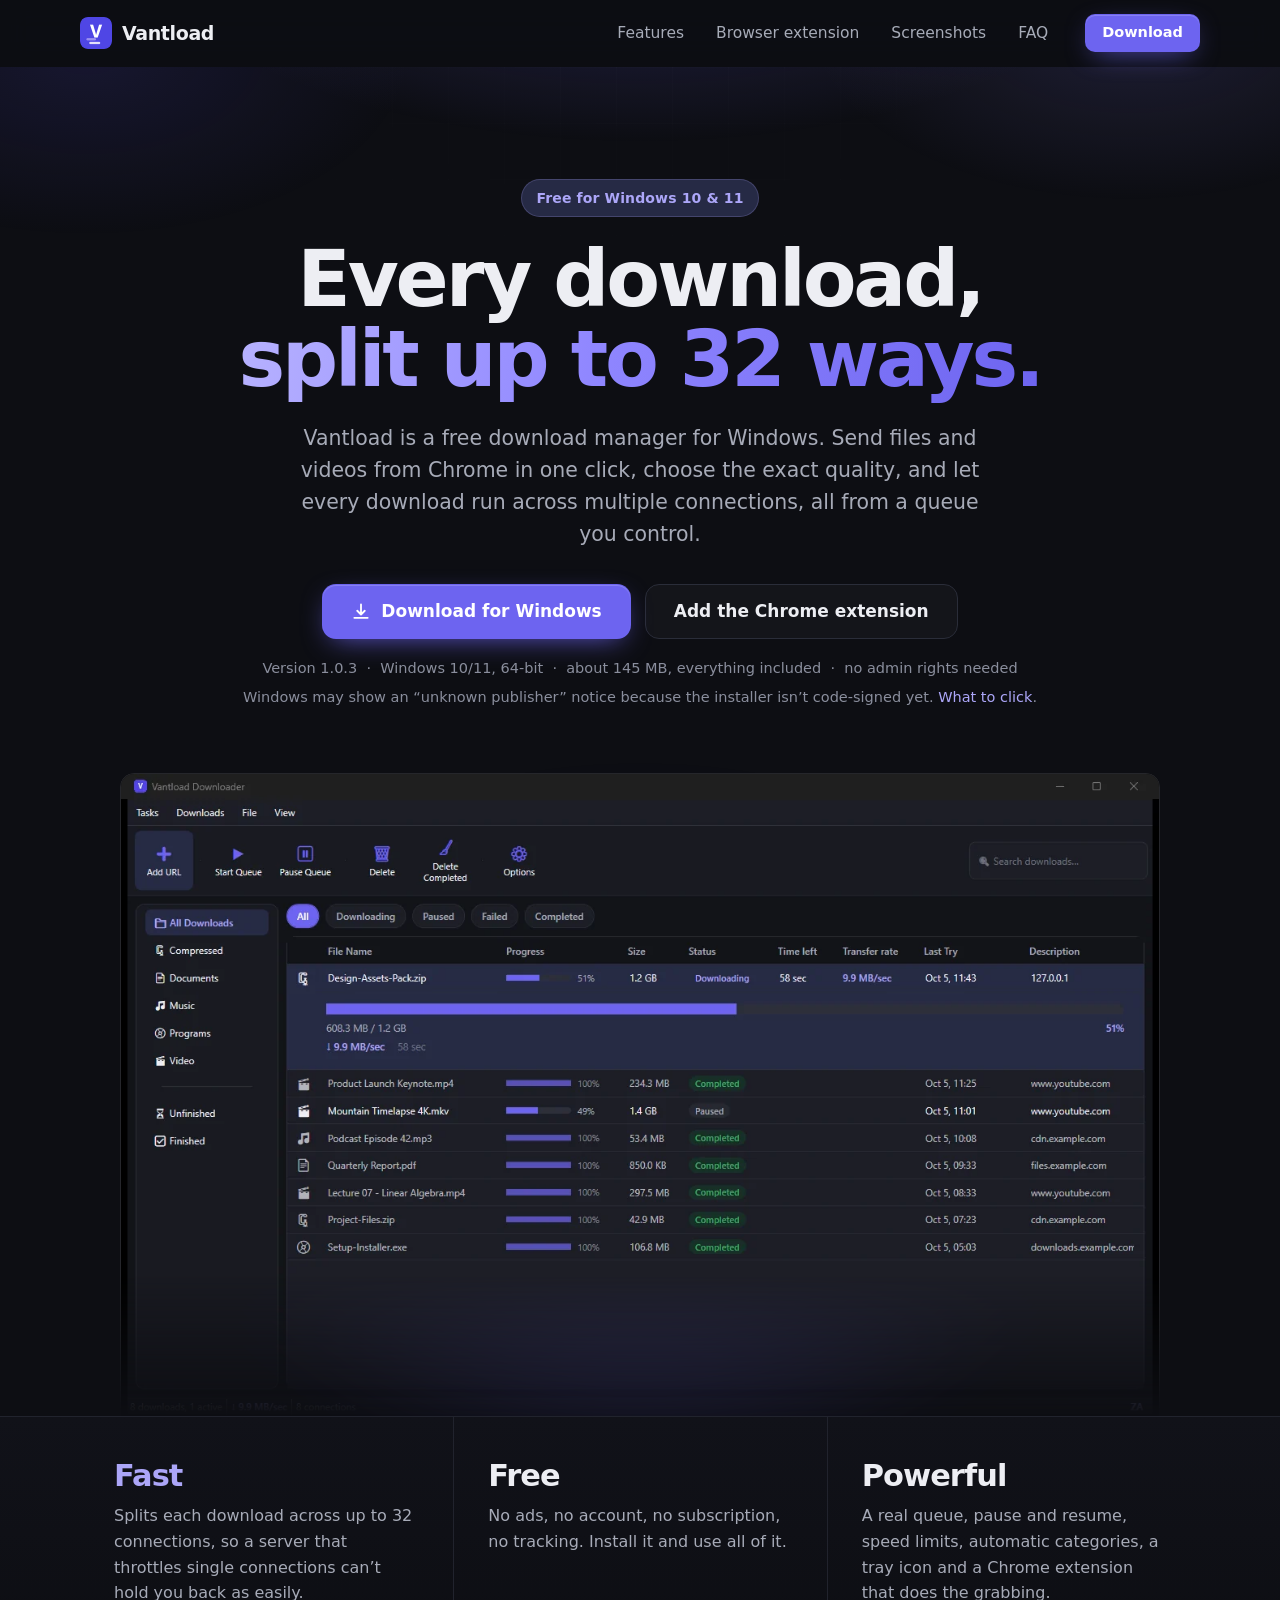
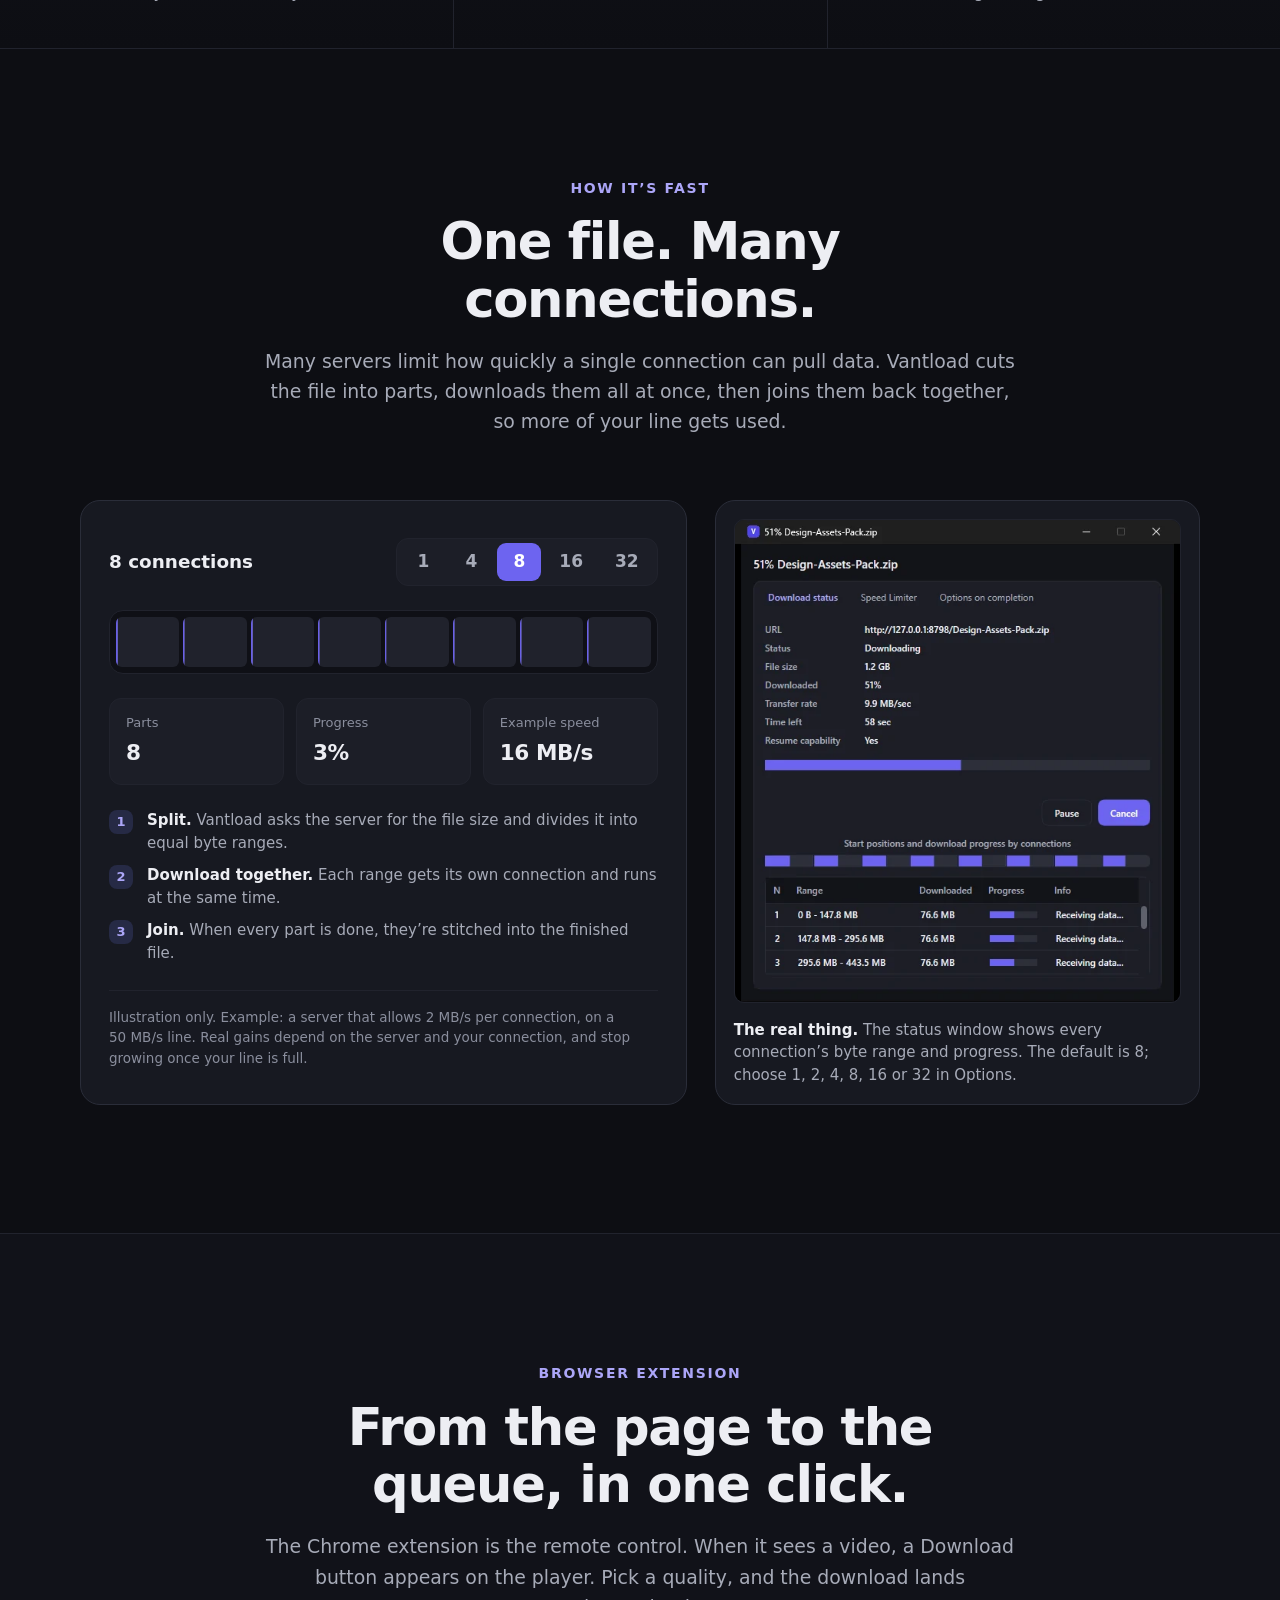
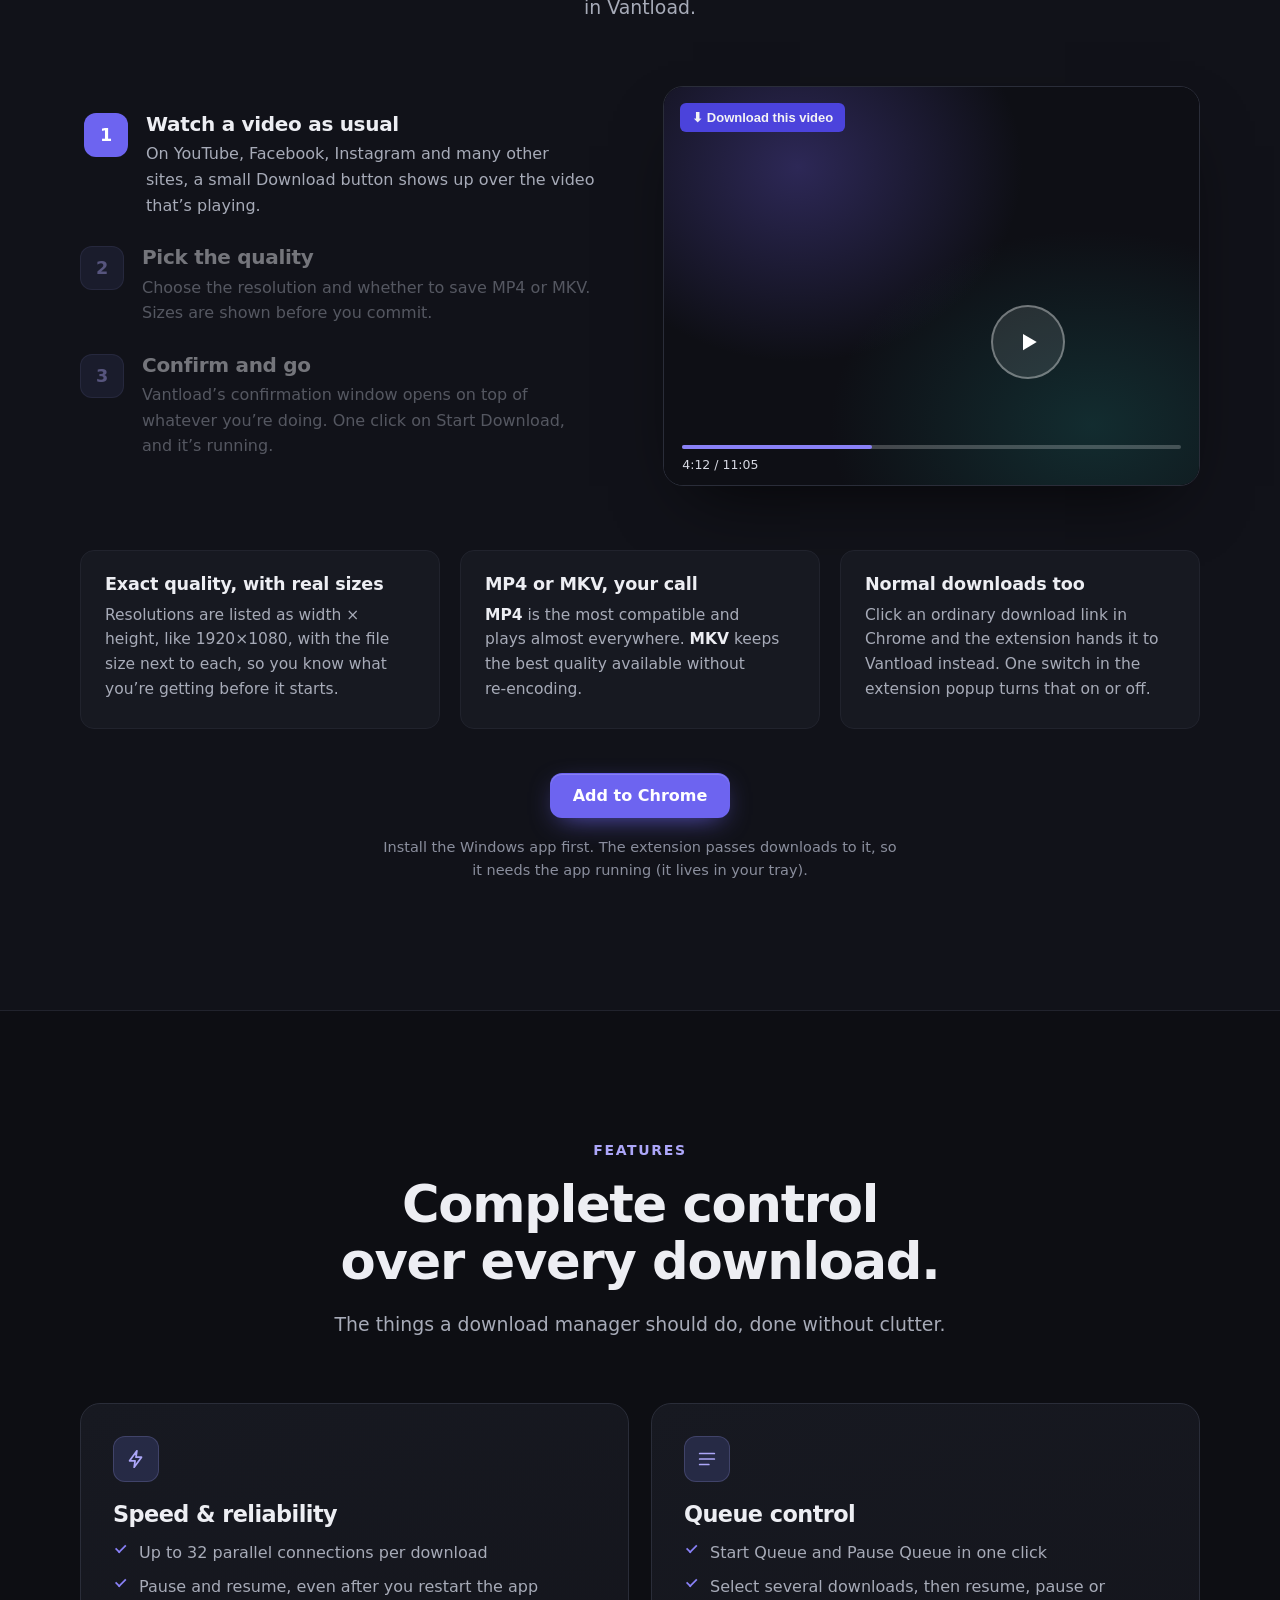
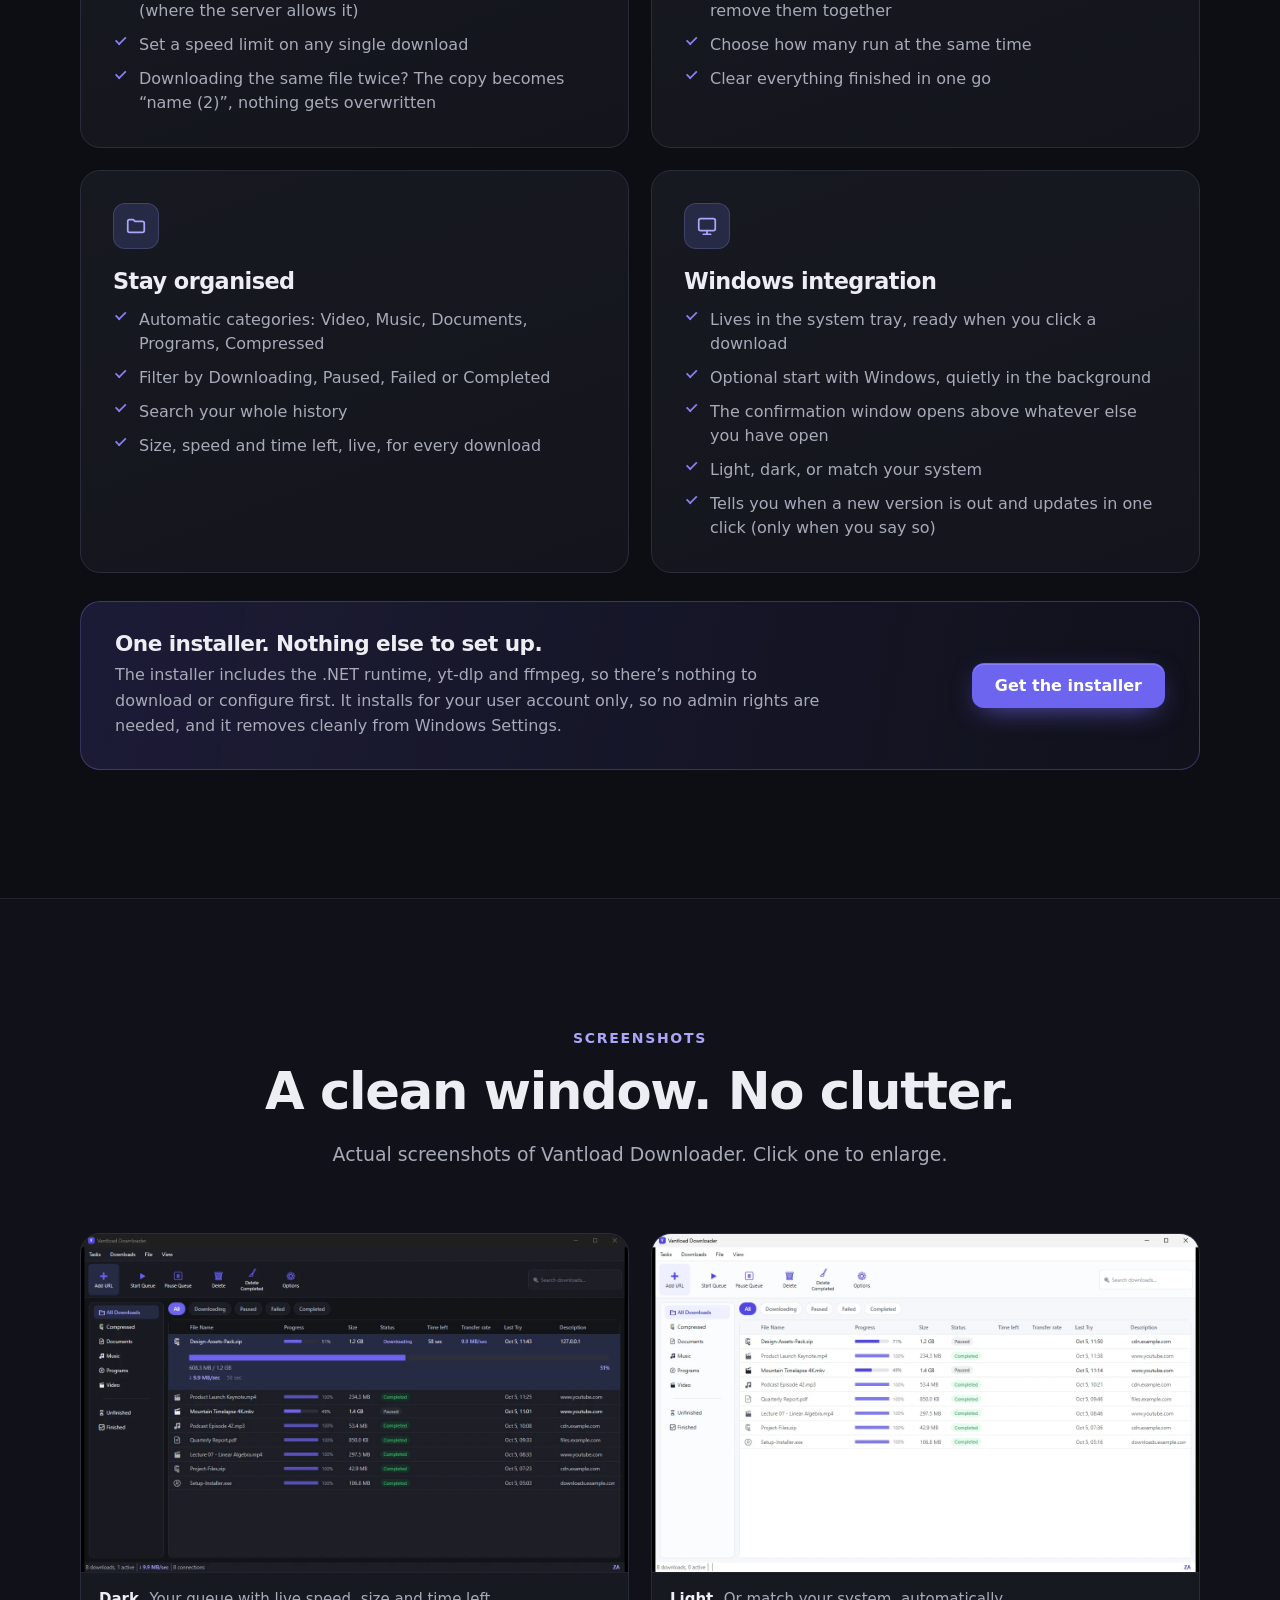
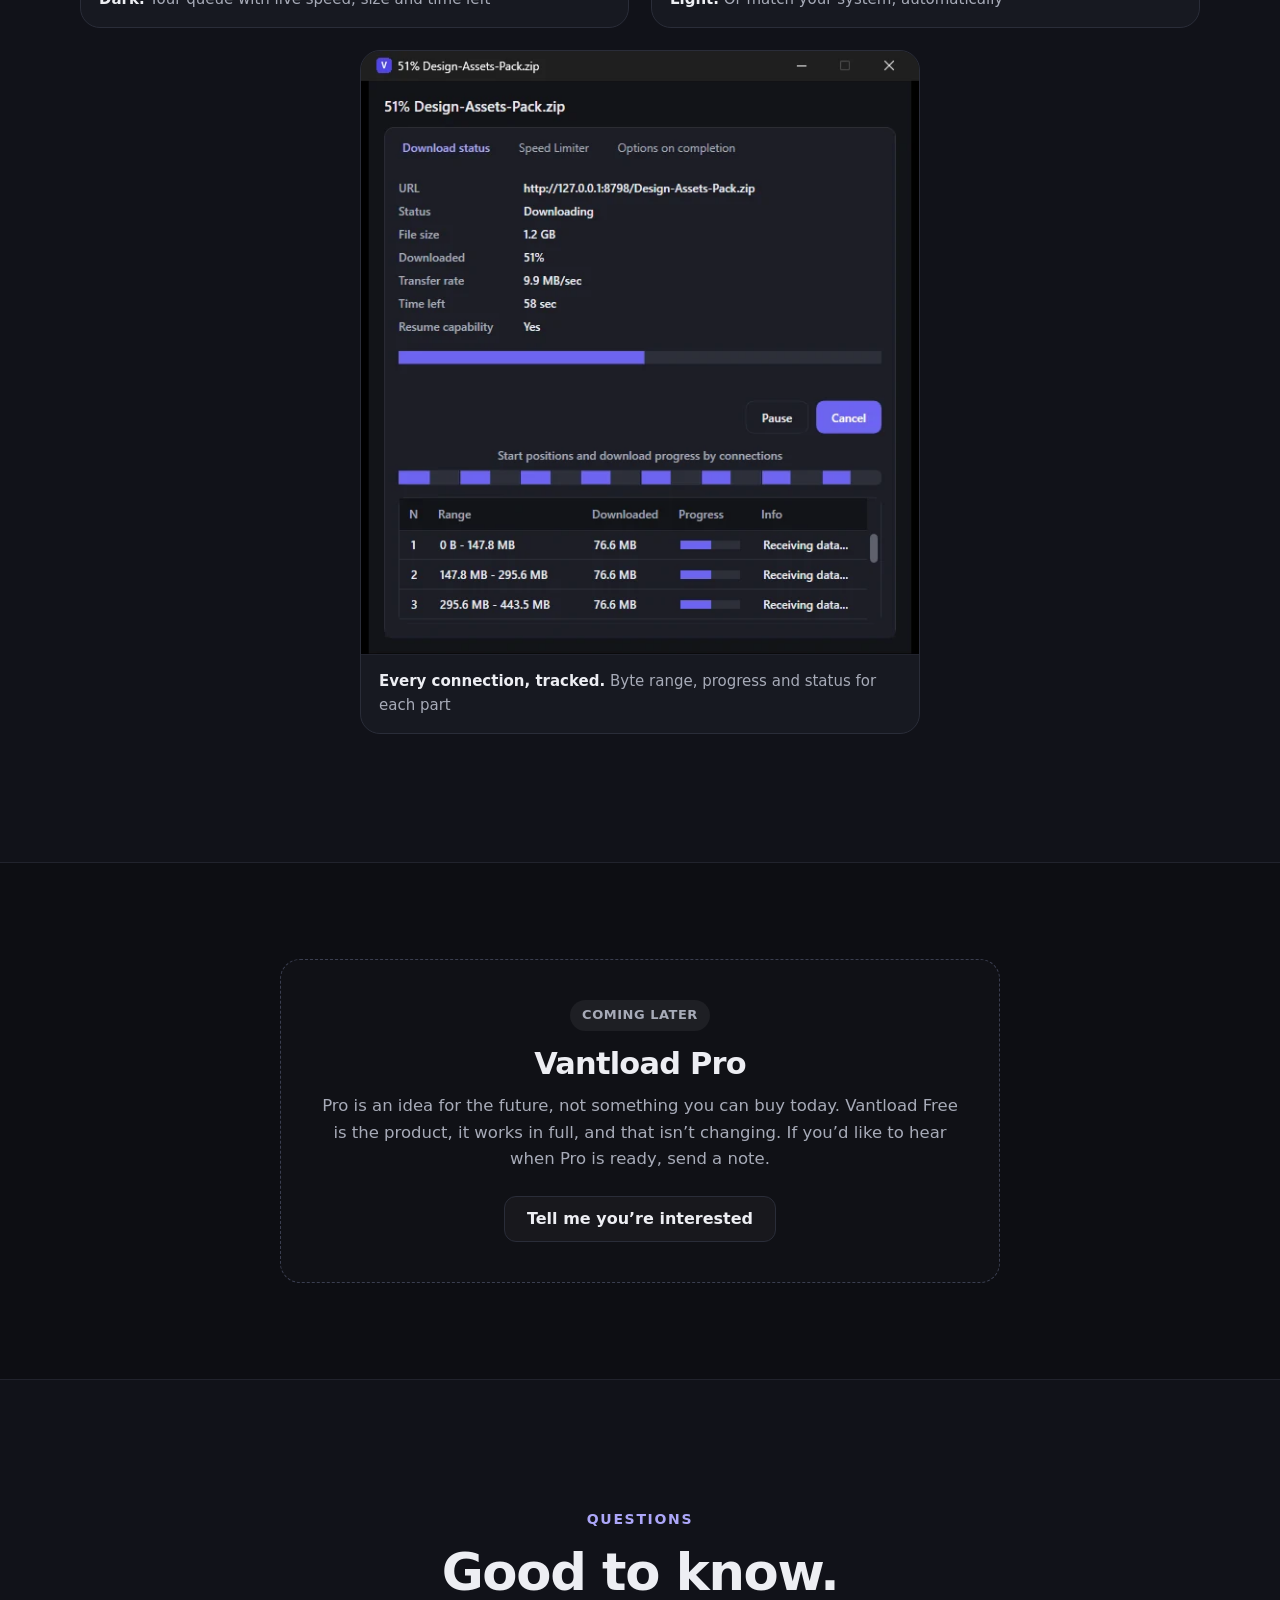
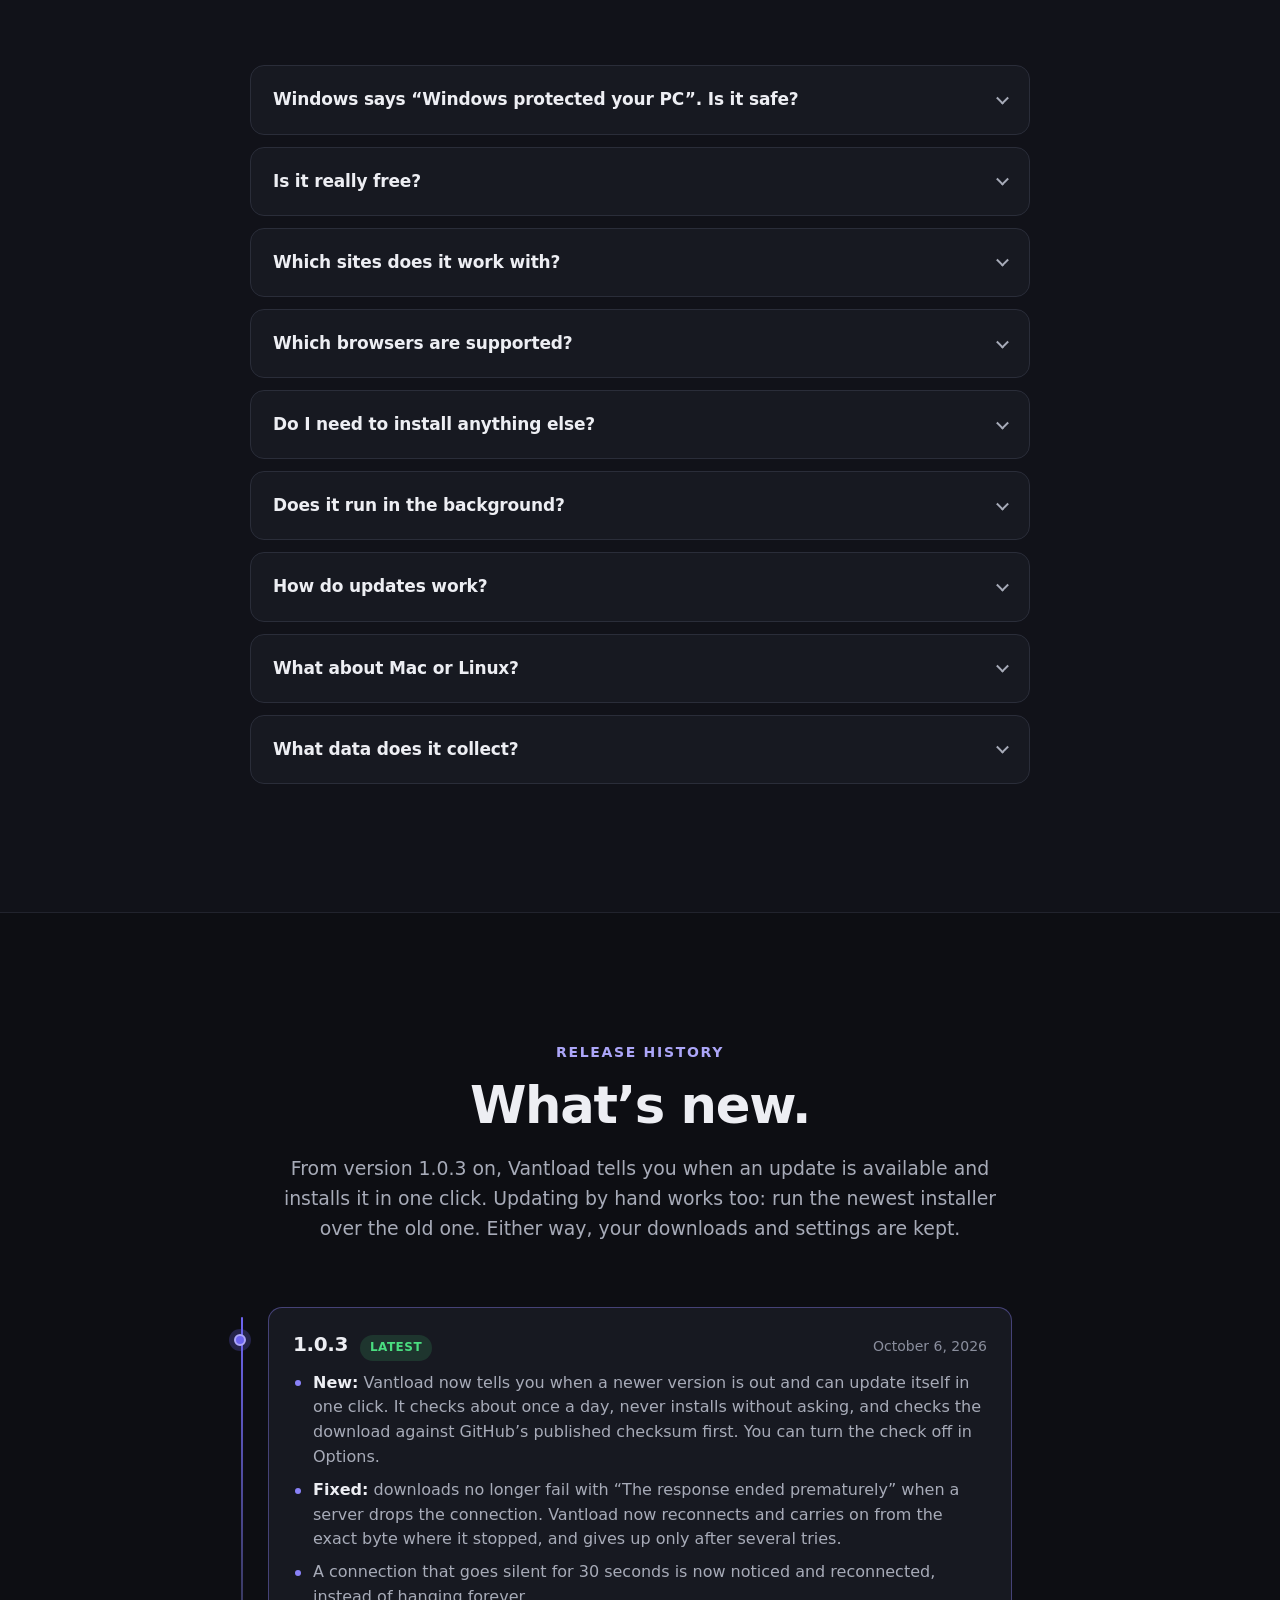
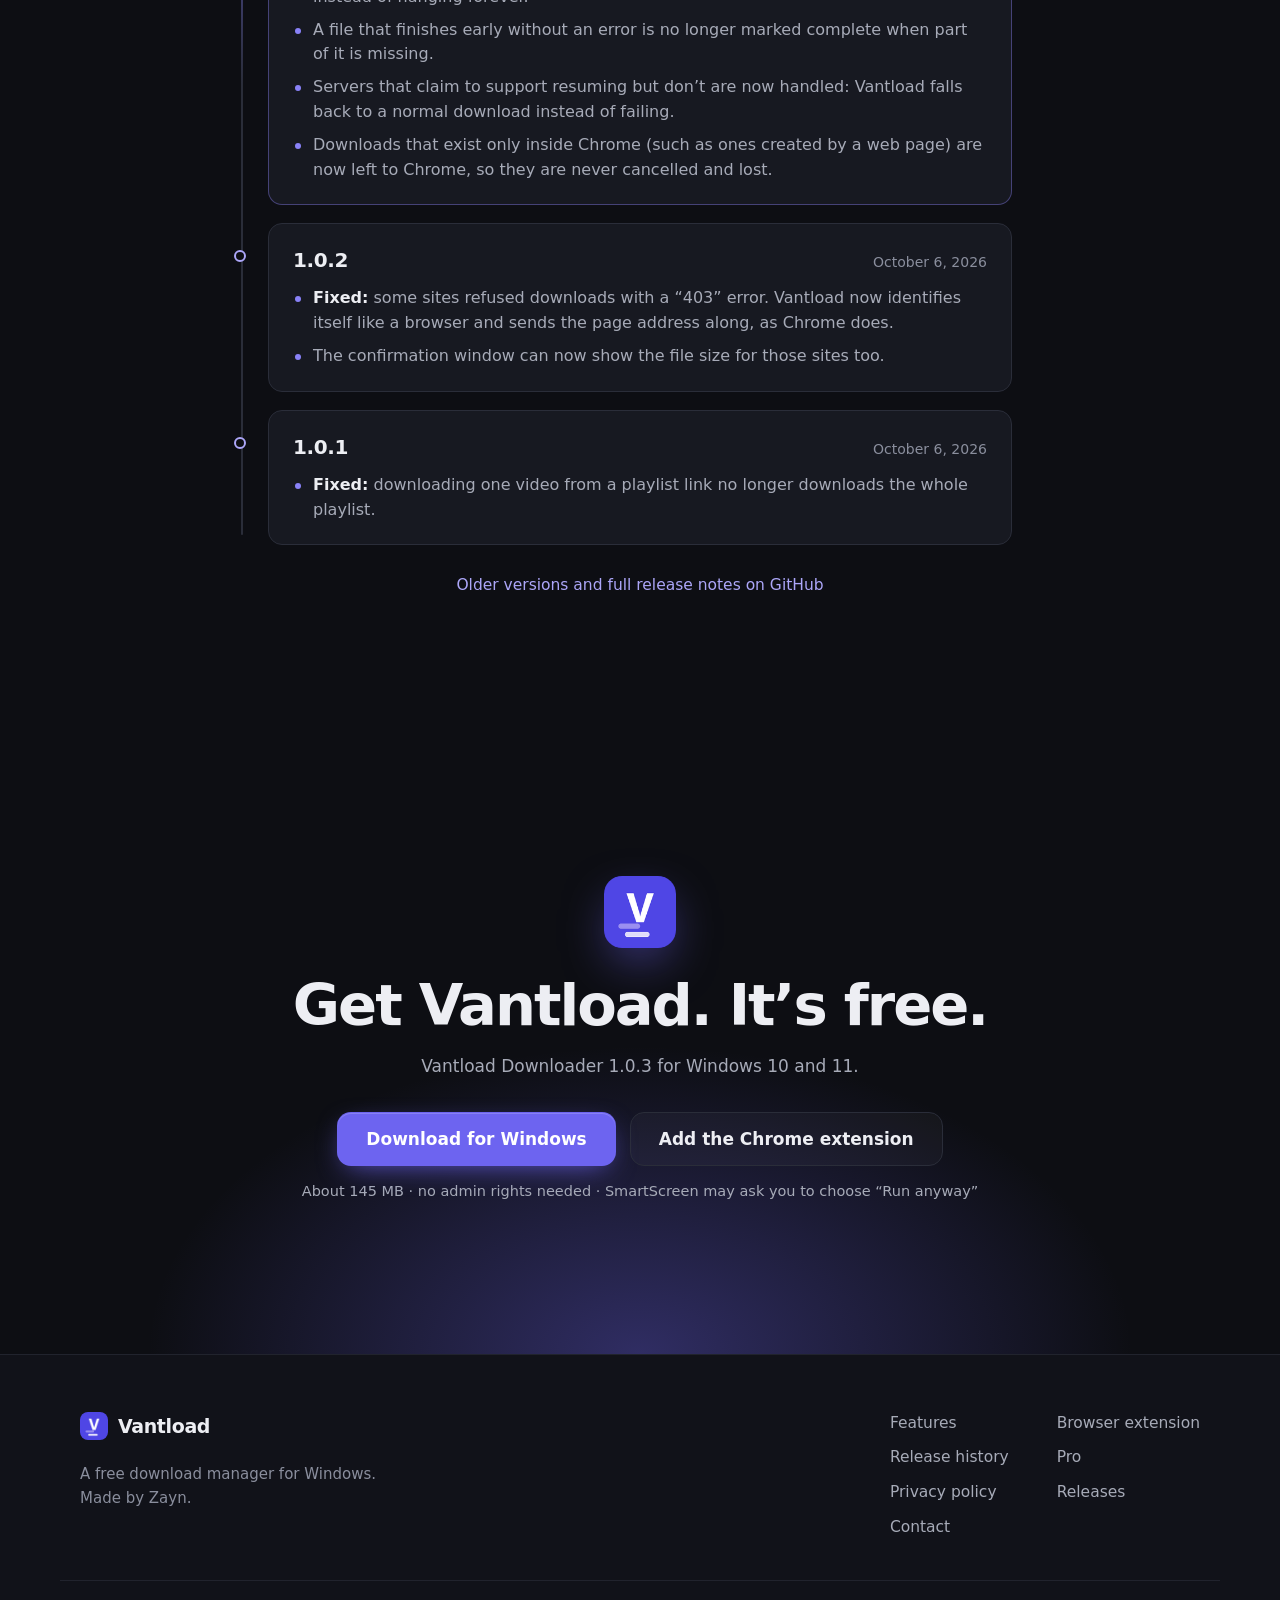
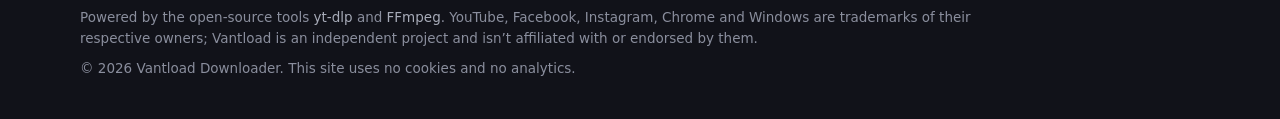
==== commit fa8d61d6: "Release history: show the newest three, link older ones to GitHub Co-Authored-By: Claude Sonnet 5.5 " ====
--- a/index.html
+++ b/index.html
@@ -445,18 +445,9 @@
           <li><strong>Fixed:</strong> downloading one video from a playlist link no longer downloads the whole playlist.</li>
         </ul>
       </li>
-      <li class="rel">
-        <div class="rel-head"><span class="rel-ver">1.0</span><time class="rel-date" datetime="2026-10-05">October 5, 2026</time></div>
-        <ul>
-          <li>First public release.</li>
-          <li>Downloads split across up to 32 connections, with pause and resume, queue controls and a per-download speed limit.</li>
-          <li>Chrome extension with a quality picker (resolution and MP4 or MKV).</li>
-          <li>System tray, optional start with Windows, and light and dark themes.</li>
-        </ul>
-      </li>
     </ol>
 
-    <p class="changelog-foot"><a href="https://github.com/zainasghar-fs/Vantload/releases" data-cfg="GITHUB_URL">Full release notes and older installers on GitHub</a></p>
+    <p class="changelog-foot"><a href="https://github.com/zainasghar-fs/Vantload/releases" data-cfg="GITHUB_URL">Older versions and full release notes on GitHub</a></p>
   </div>
 </section>
 
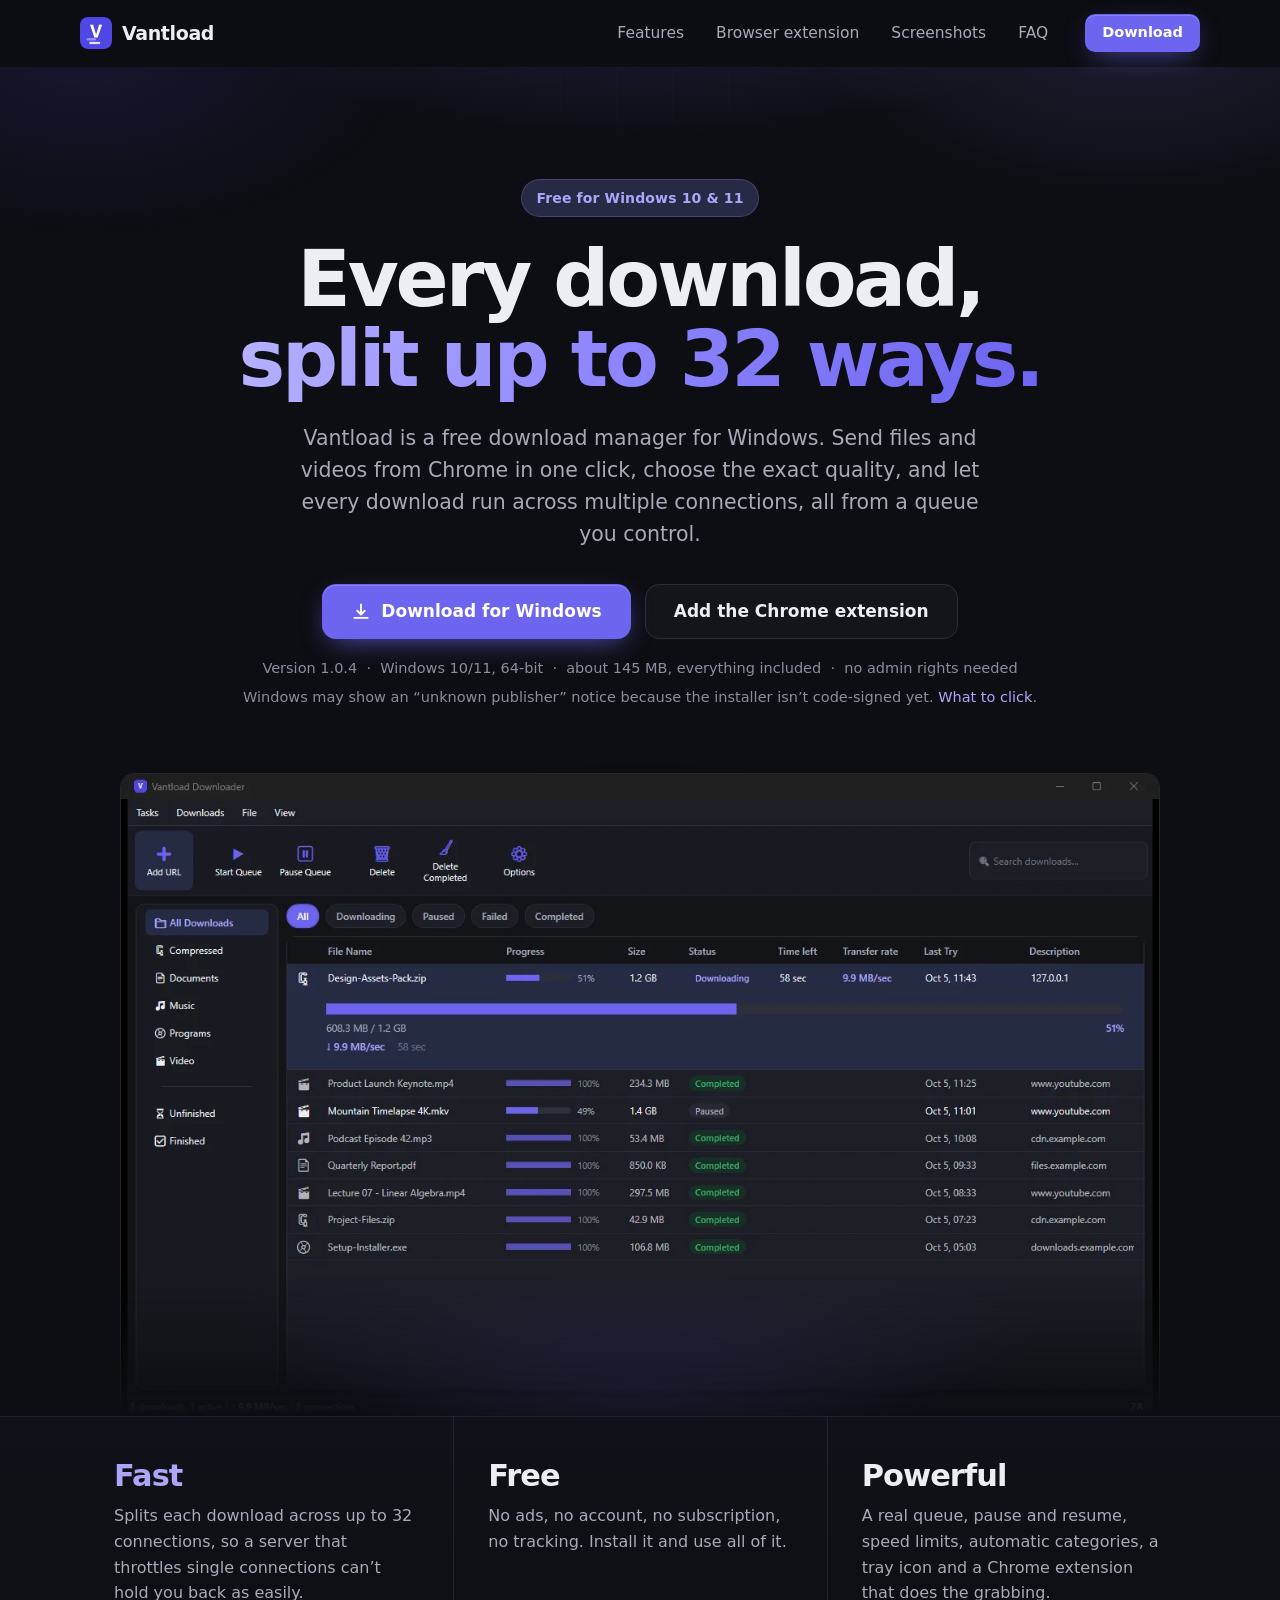
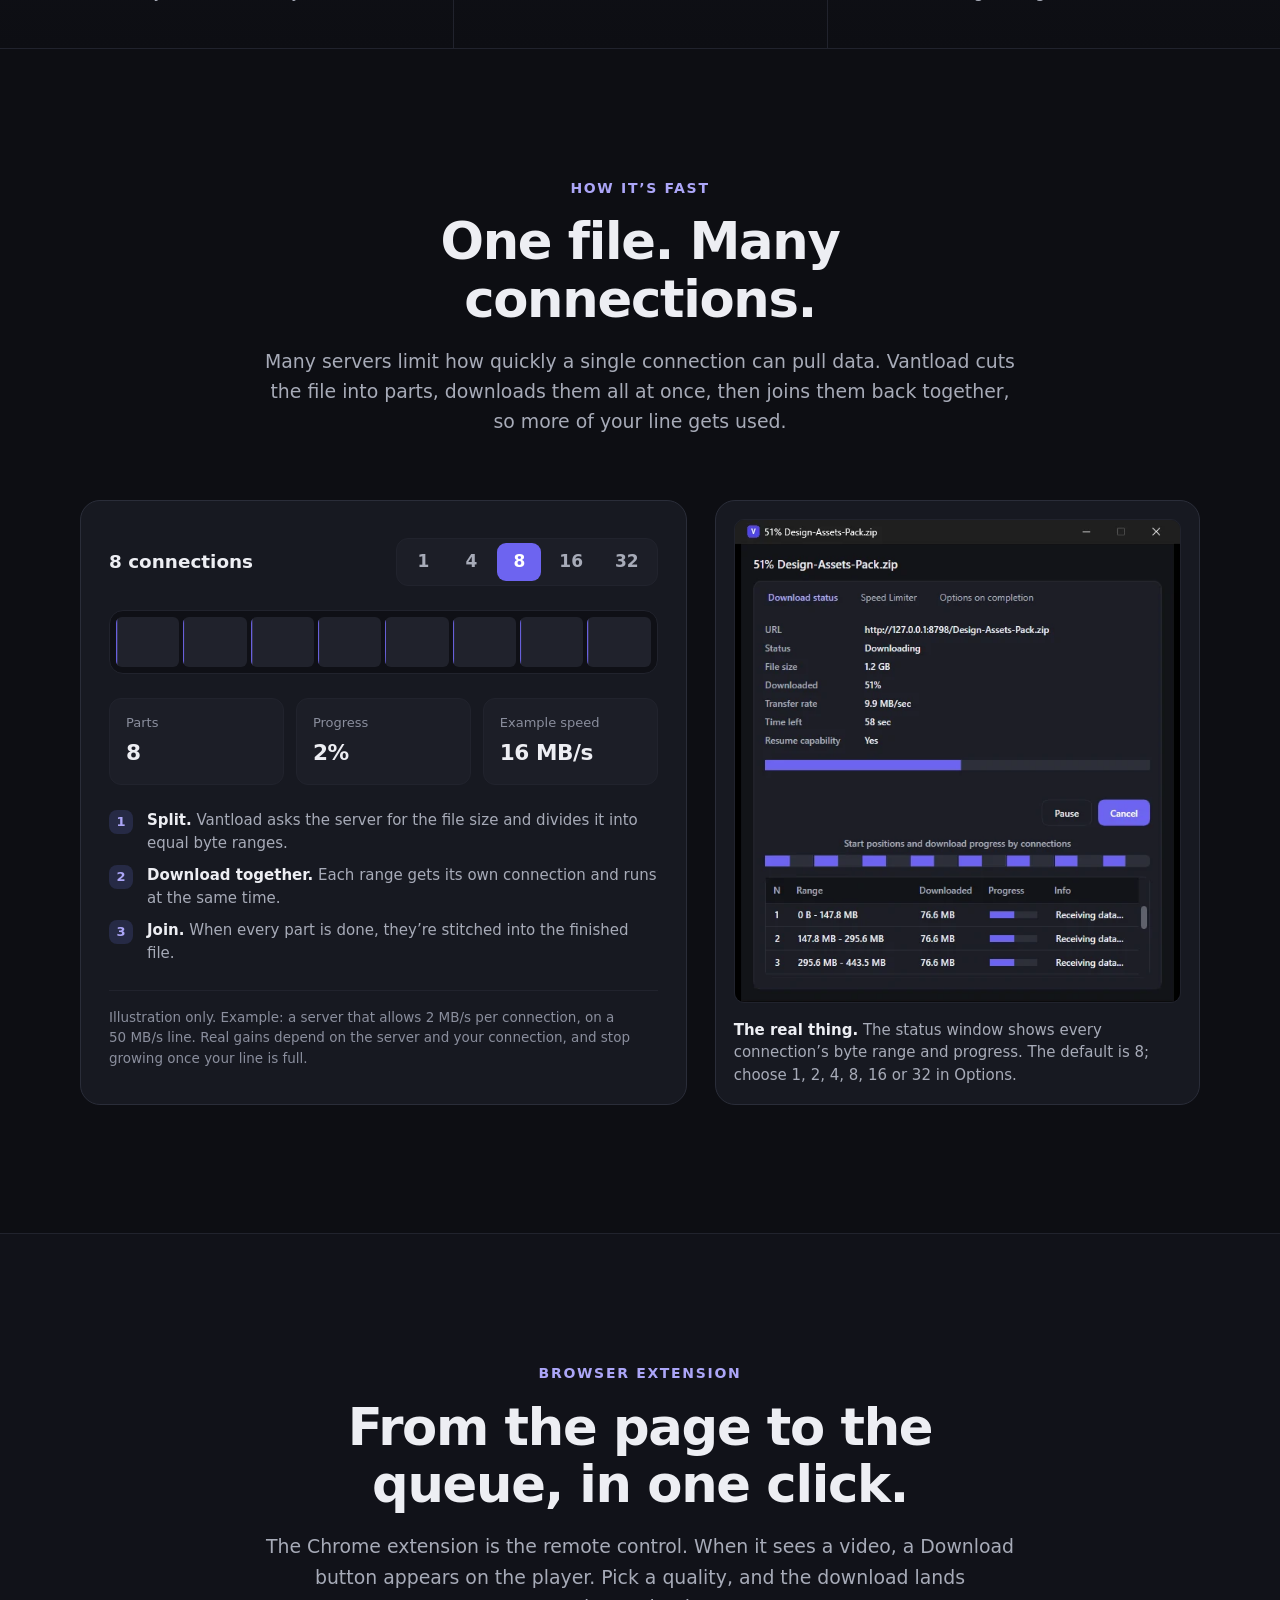
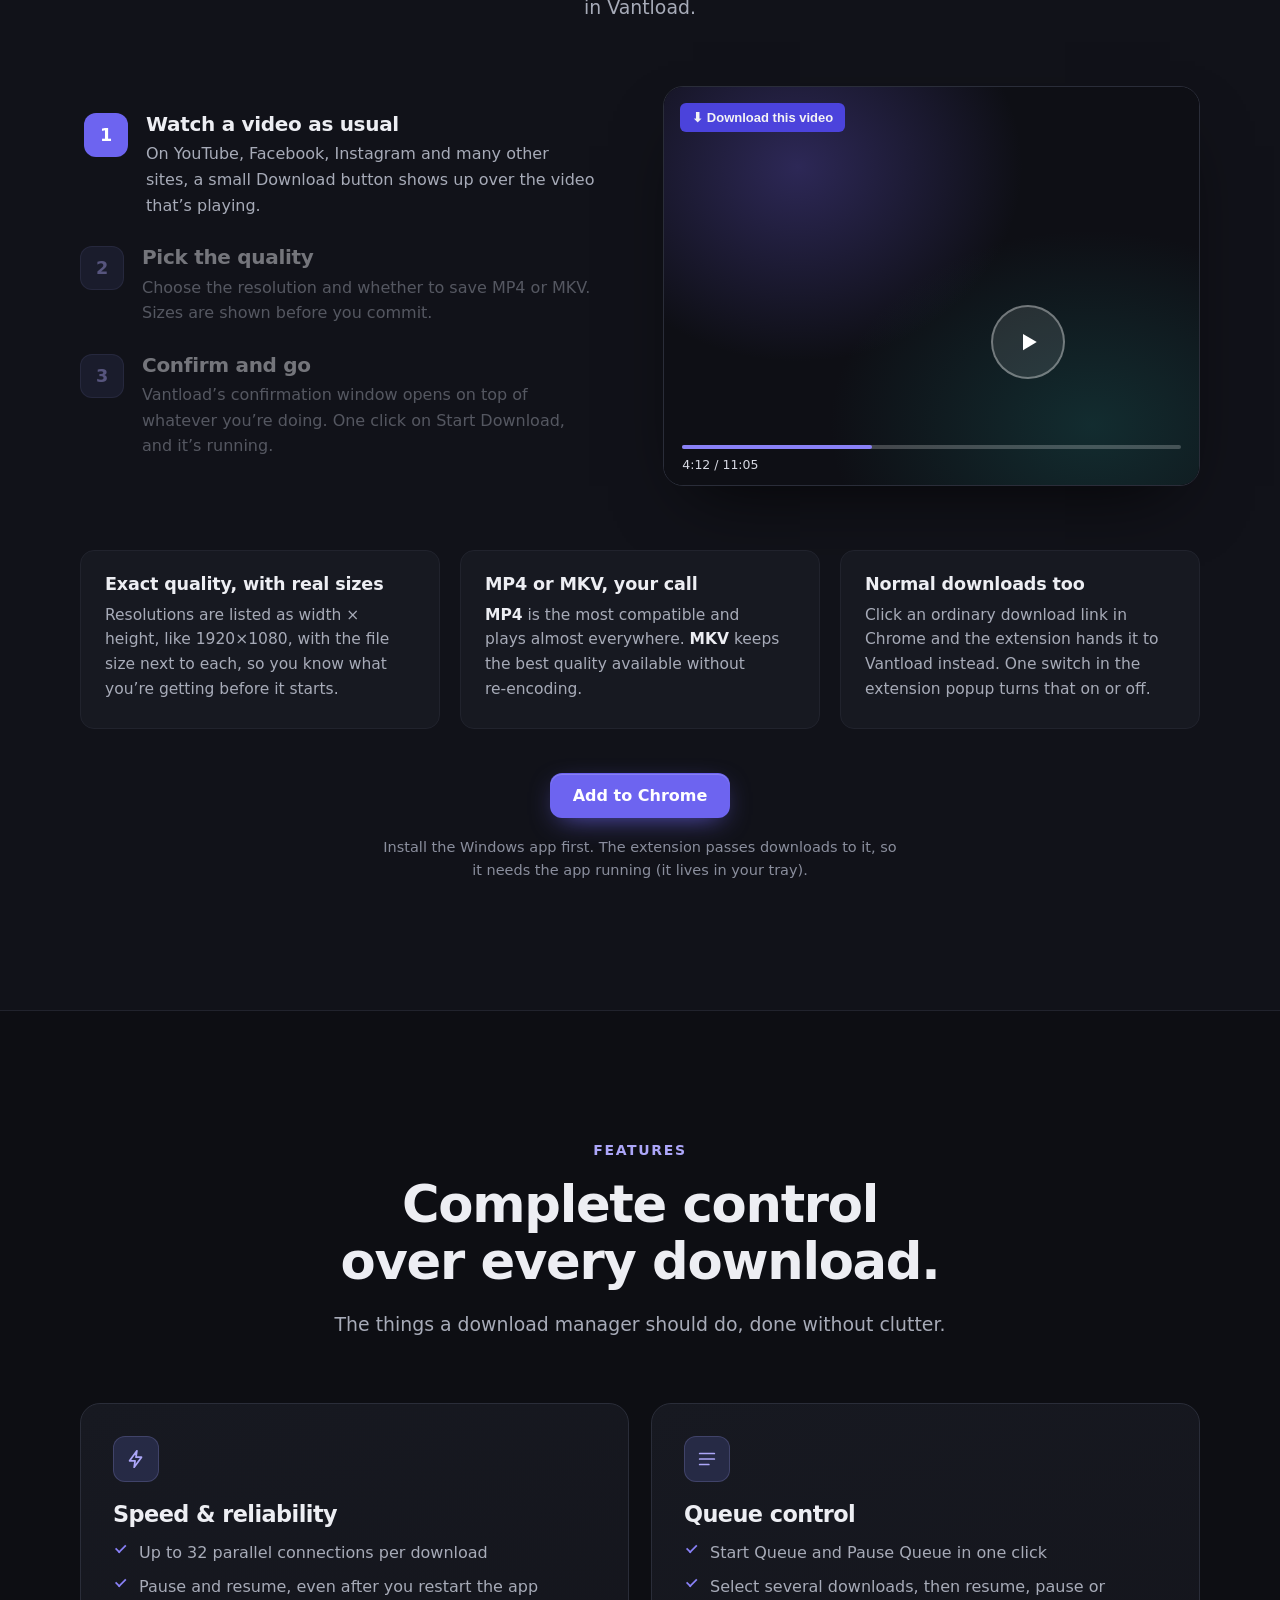
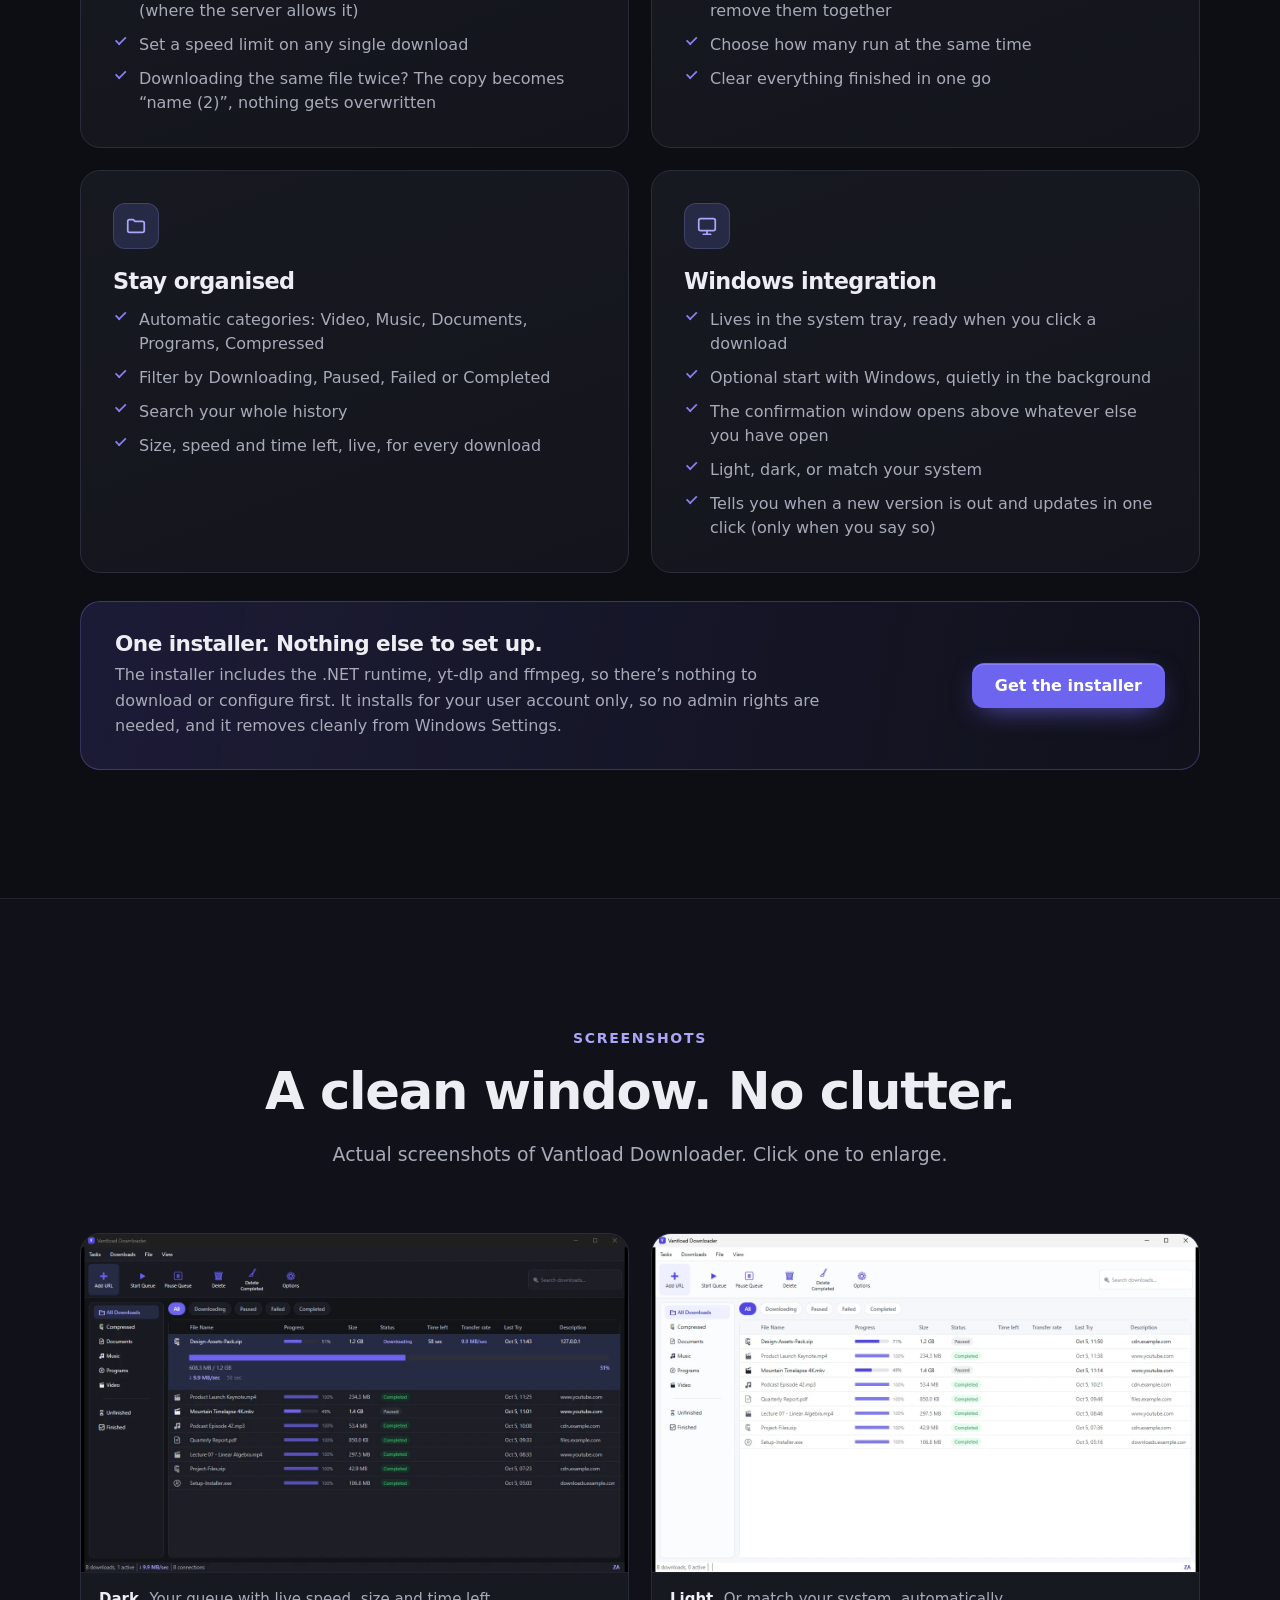
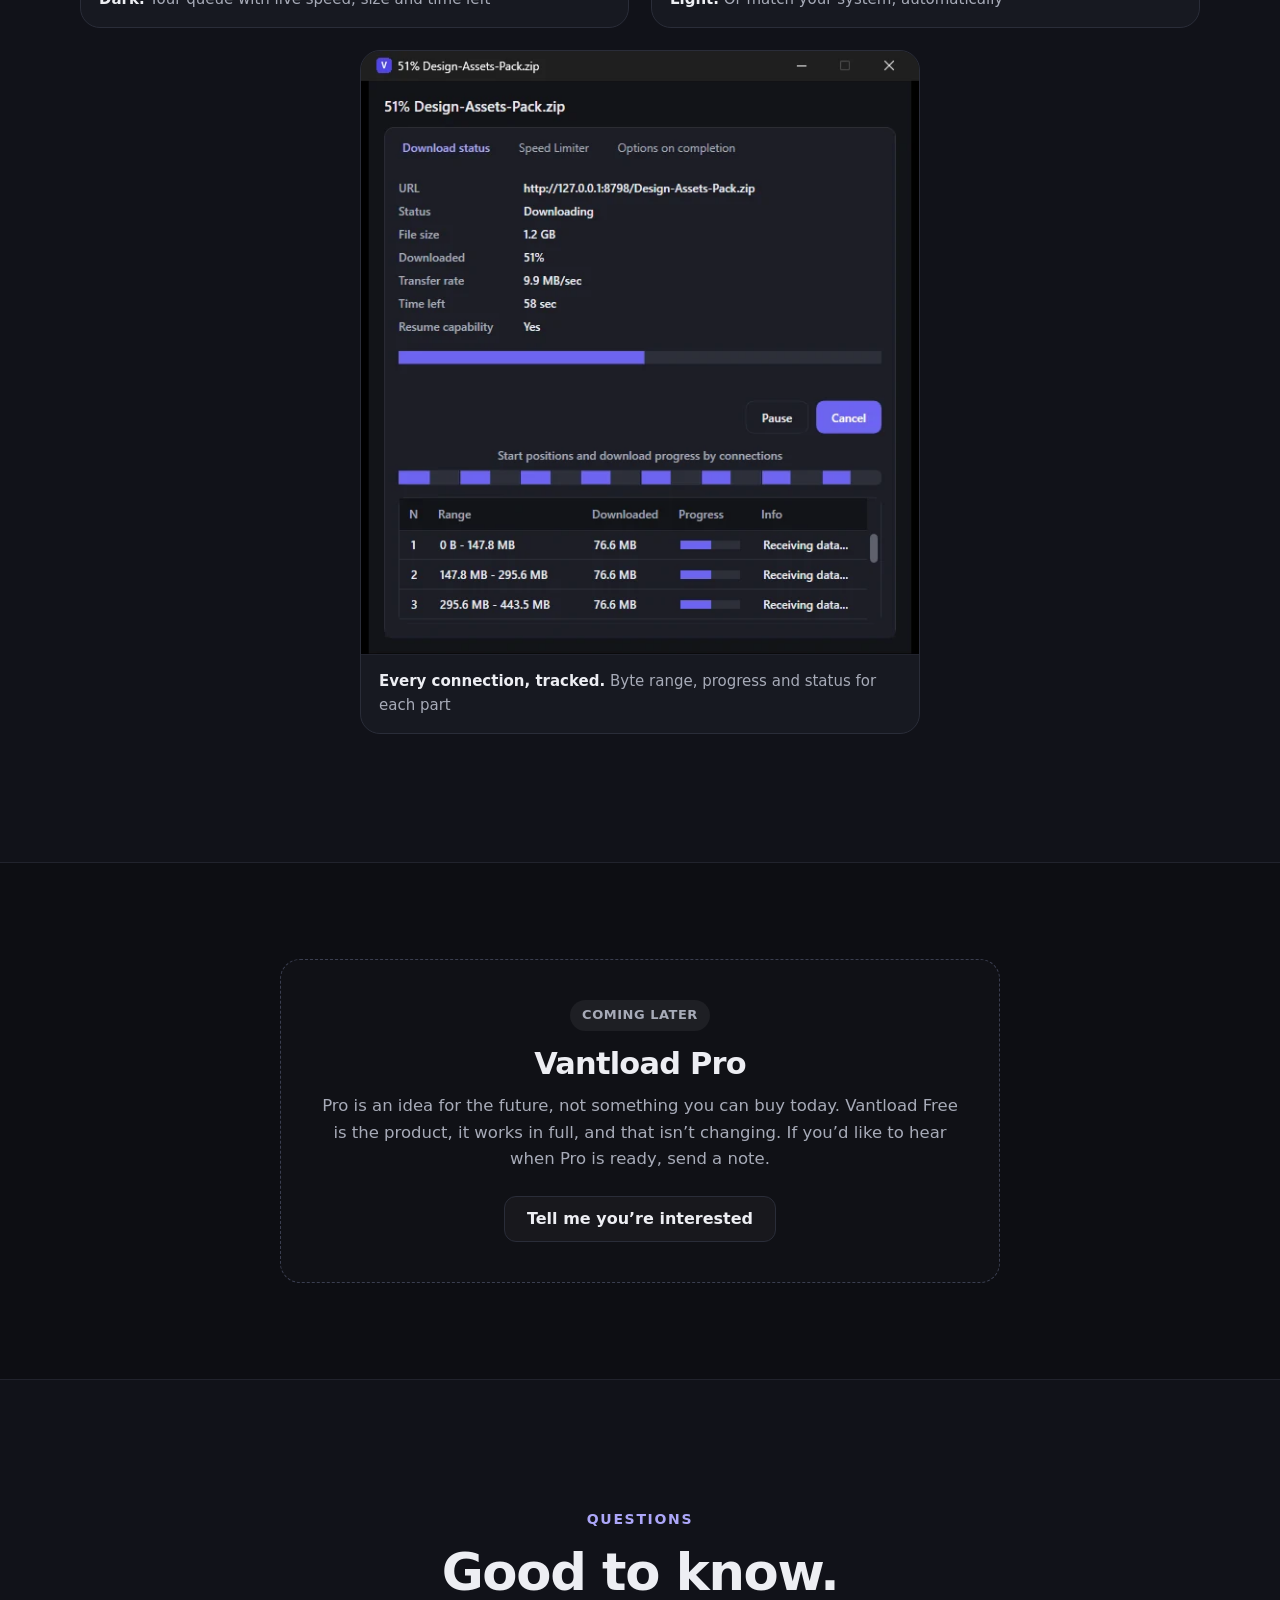
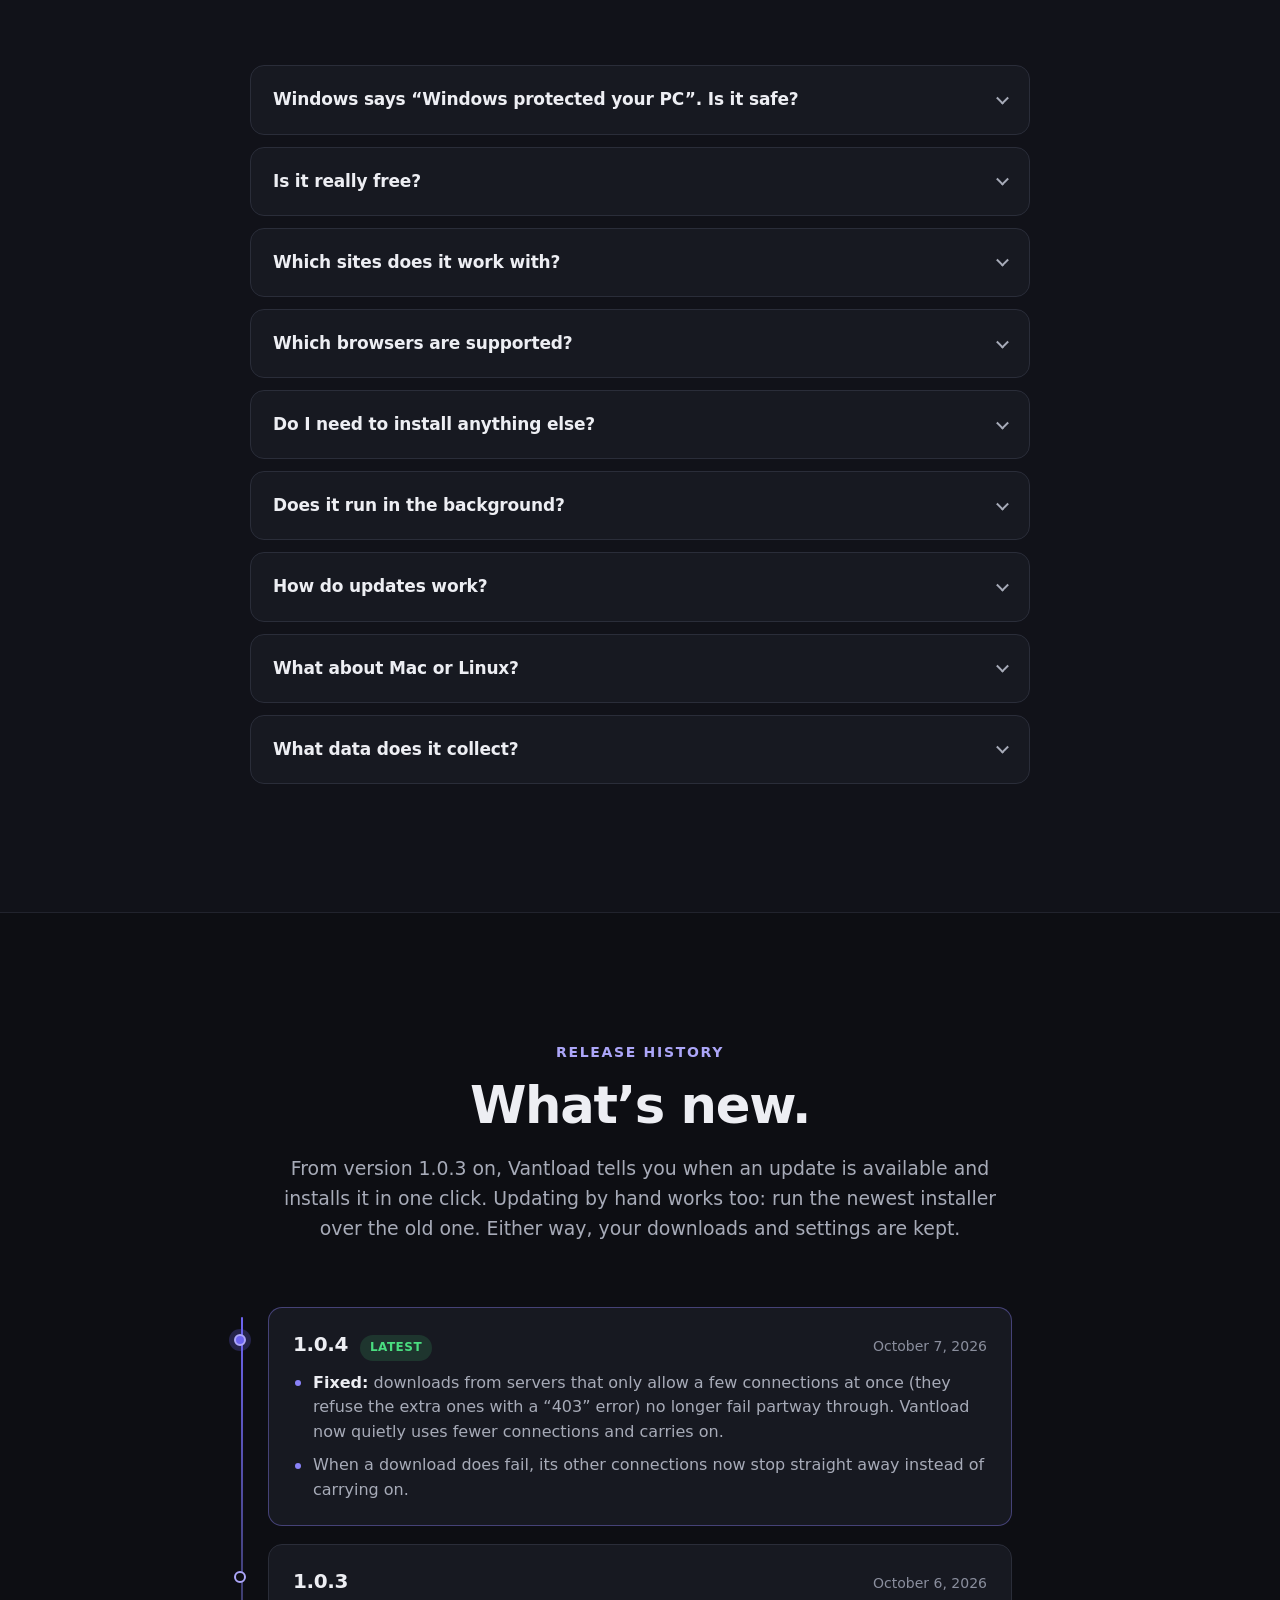
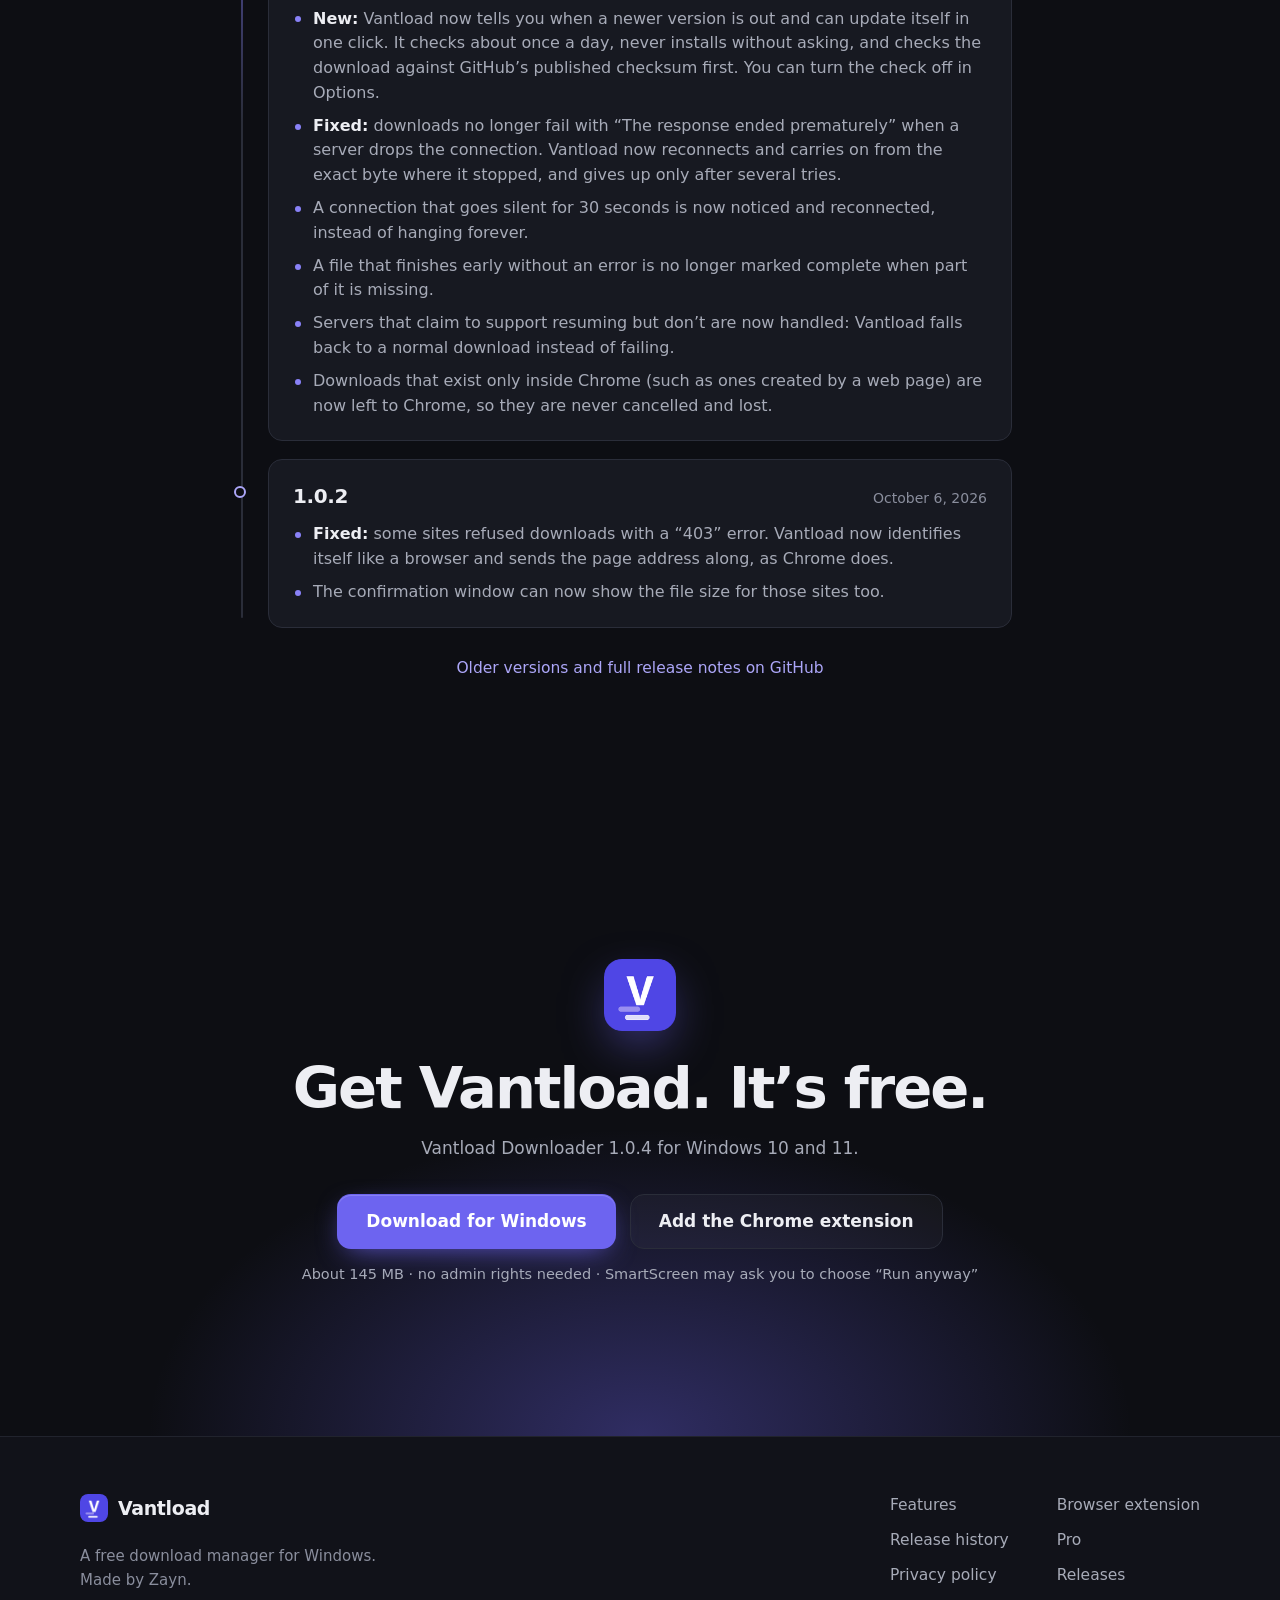
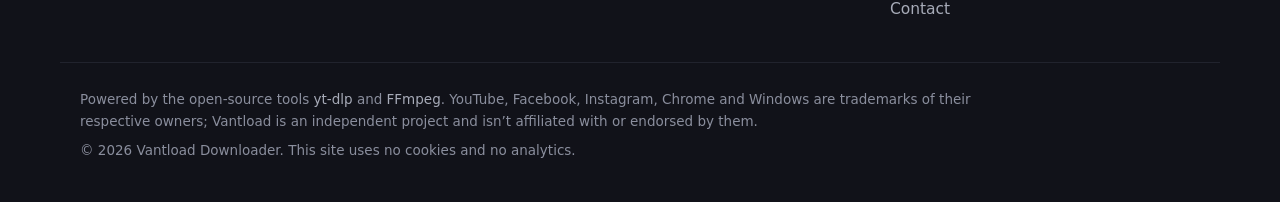
==== commit 33185b55: "Release notes and version for 1.0.4 Co-Authored-By: Claude Sonnet 5.5 <noreply@anthropic.com>" ====
--- a/index.html
+++ b/index.html
@@ -94,7 +94,7 @@
       </a>
       <a class="btn btn-lg btn-ghost" href="https://chromewebstore.google.com/detail/vantload-downloader/bphankkdmekpfeckokdjbceanmdflkpo" data-cfg="CHROME_STORE_URL" data-soon="Chrome extension: coming soon" id="chrome-hero">Add the Chrome extension</a>
     </div>
-    <p class="fine">Version 1.0.3 &nbsp;·&nbsp; Windows 10/11, 64-bit &nbsp;·&nbsp; about 145 MB, everything included &nbsp;·&nbsp; no admin rights needed</p>
+    <p class="fine">Version 1.0.4 &nbsp;·&nbsp; Windows 10/11, 64-bit &nbsp;·&nbsp; about 145 MB, everything included &nbsp;·&nbsp; no admin rights needed</p>
     <p class="fine fine-note">Windows may show an “unknown publisher” notice because the installer isn’t code-signed yet. <a href="#faq-smartscreen">What to click</a>.</p>
 
     <figure class="hero-shot">
@@ -422,7 +422,14 @@
 
     <ol class="rels">
       <li class="rel">
-        <div class="rel-head"><span class="rel-ver">1.0.3</span><span class="pill pill-latest">Latest</span><time class="rel-date" datetime="2026-10-06">October 6, 2026</time></div>
+        <div class="rel-head"><span class="rel-ver">1.0.4</span><span class="pill pill-latest">Latest</span><time class="rel-date" datetime="2026-10-07">October 7, 2026</time></div>
+        <ul>
+          <li><strong>Fixed:</strong> downloads from servers that only allow a few connections at once (they refuse the extra ones with a “403” error) no longer fail partway through. Vantload now quietly uses fewer connections and carries on.</li>
+          <li>When a download does fail, its other connections now stop straight away instead of carrying on.</li>
+        </ul>
+      </li>
+      <li class="rel">
+        <div class="rel-head"><span class="rel-ver">1.0.3</span><time class="rel-date" datetime="2026-10-06">October 6, 2026</time></div>
         <ul>
           <li><strong>New:</strong> Vantload now tells you when a newer version is out and can update itself in one click. It checks about once a day, never installs without asking, and checks the download against GitHub’s published checksum first. You can turn the check off in Options.</li>
           <li><strong>Fixed:</strong> downloads no longer fail with “The response ended prematurely” when a server drops the connection. Vantload now reconnects and carries on from the exact byte where it stopped, and gives up only after several tries.</li>
@@ -439,12 +446,6 @@
           <li>The confirmation window can now show the file size for those sites too.</li>
         </ul>
       </li>
-      <li class="rel">
-        <div class="rel-head"><span class="rel-ver">1.0.1</span><time class="rel-date" datetime="2026-10-06">October 6, 2026</time></div>
-        <ul>
-          <li><strong>Fixed:</strong> downloading one video from a playlist link no longer downloads the whole playlist.</li>
-        </ul>
-      </li>
     </ol>
 
     <p class="changelog-foot"><a href="https://github.com/zainasghar-fs/Vantload/releases" data-cfg="GITHUB_URL">Older versions and full release notes on GitHub</a></p>
@@ -456,7 +457,7 @@
   <div class="wrap final-inner">
     <img src="assets/img/logo-128.png" width="72" height="72" alt="" loading="lazy">
     <h2>Get Vantload. It’s free.</h2>
-    <p>Vantload Downloader 1.0.3 for Windows 10 and 11.</p>
+    <p>Vantload Downloader 1.0.4 for Windows 10 and 11.</p>
     <div class="cta-row">
       <a class="btn btn-lg btn-primary" href="https://github.com/zainasghar-fs/Vantload/releases/latest/download/VantloadDownloaderSetup.exe" data-cfg="DOWNLOAD_URL">Download for Windows</a>
       <a class="btn btn-lg btn-ghost" href="https://chromewebstore.google.com/detail/vantload-downloader/bphankkdmekpfeckokdjbceanmdflkpo" data-cfg="CHROME_STORE_URL" data-soon="Chrome extension: coming soon">Add the Chrome extension</a>
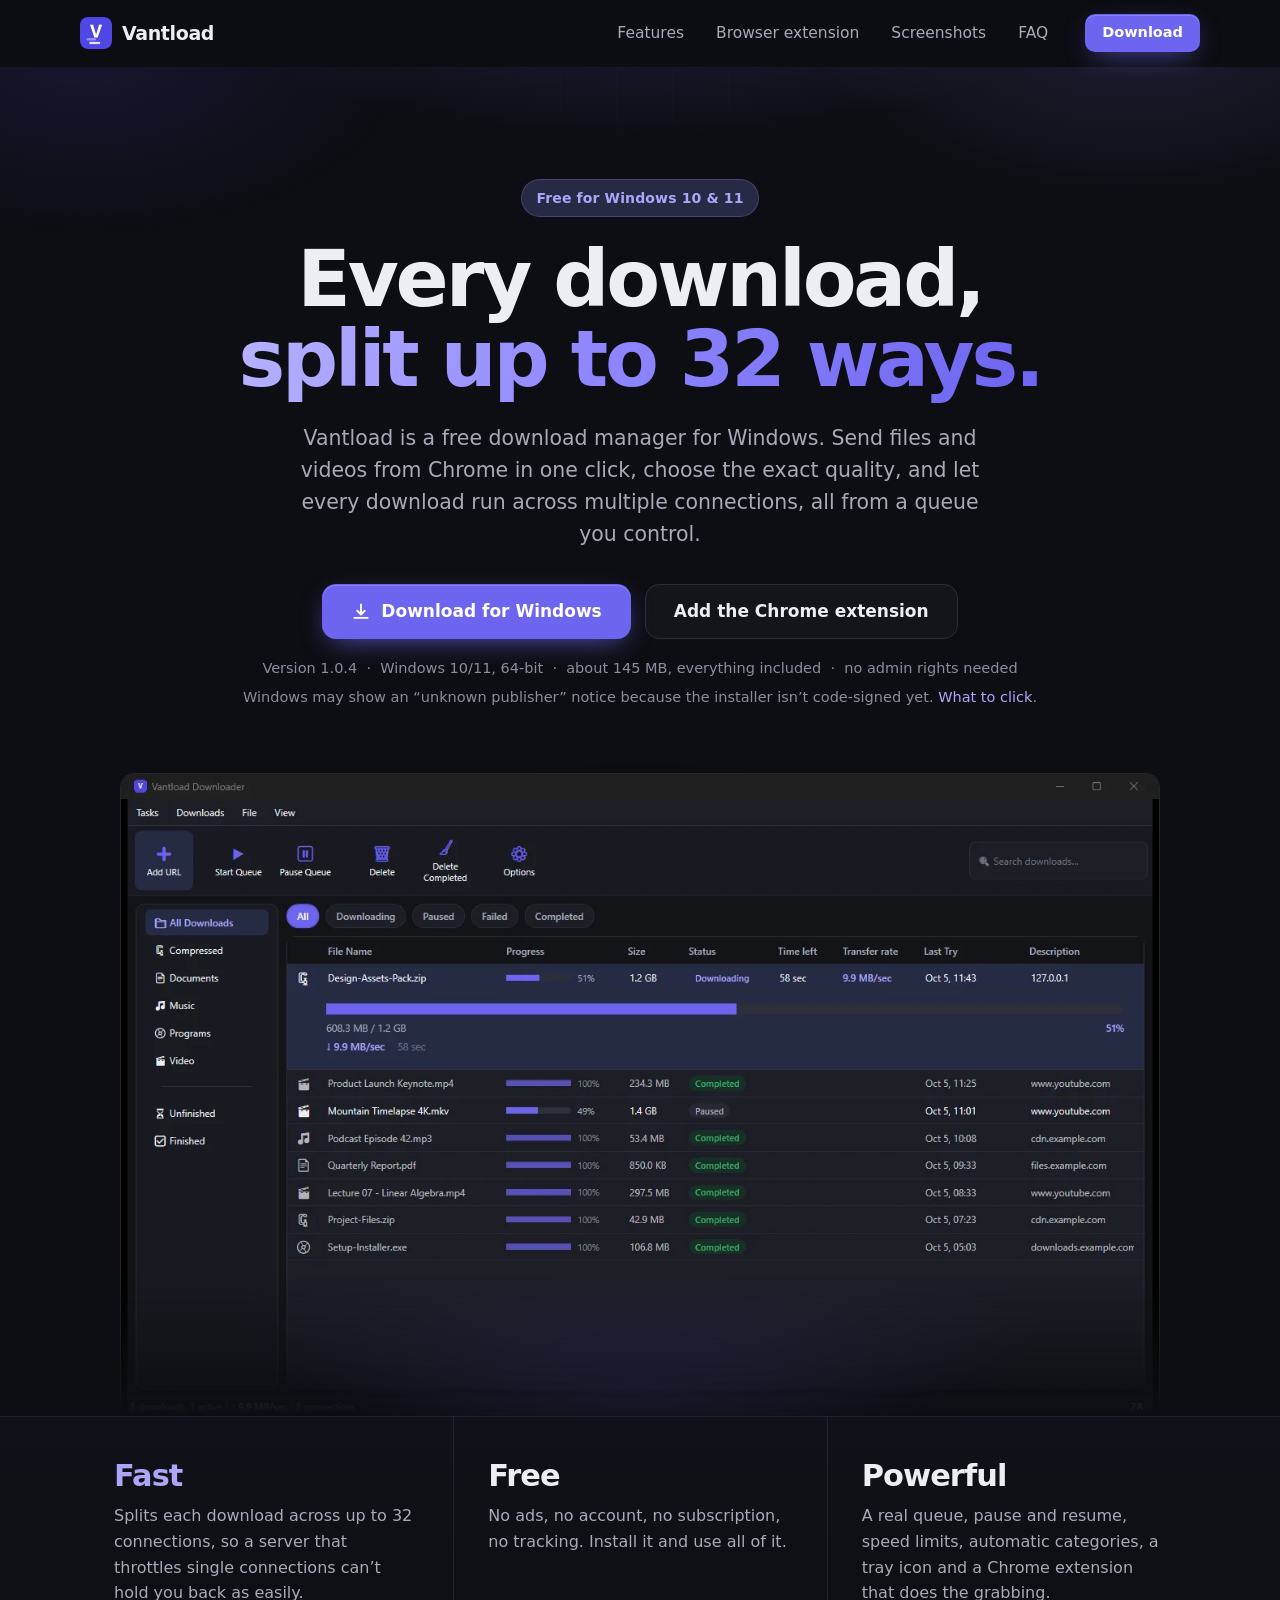
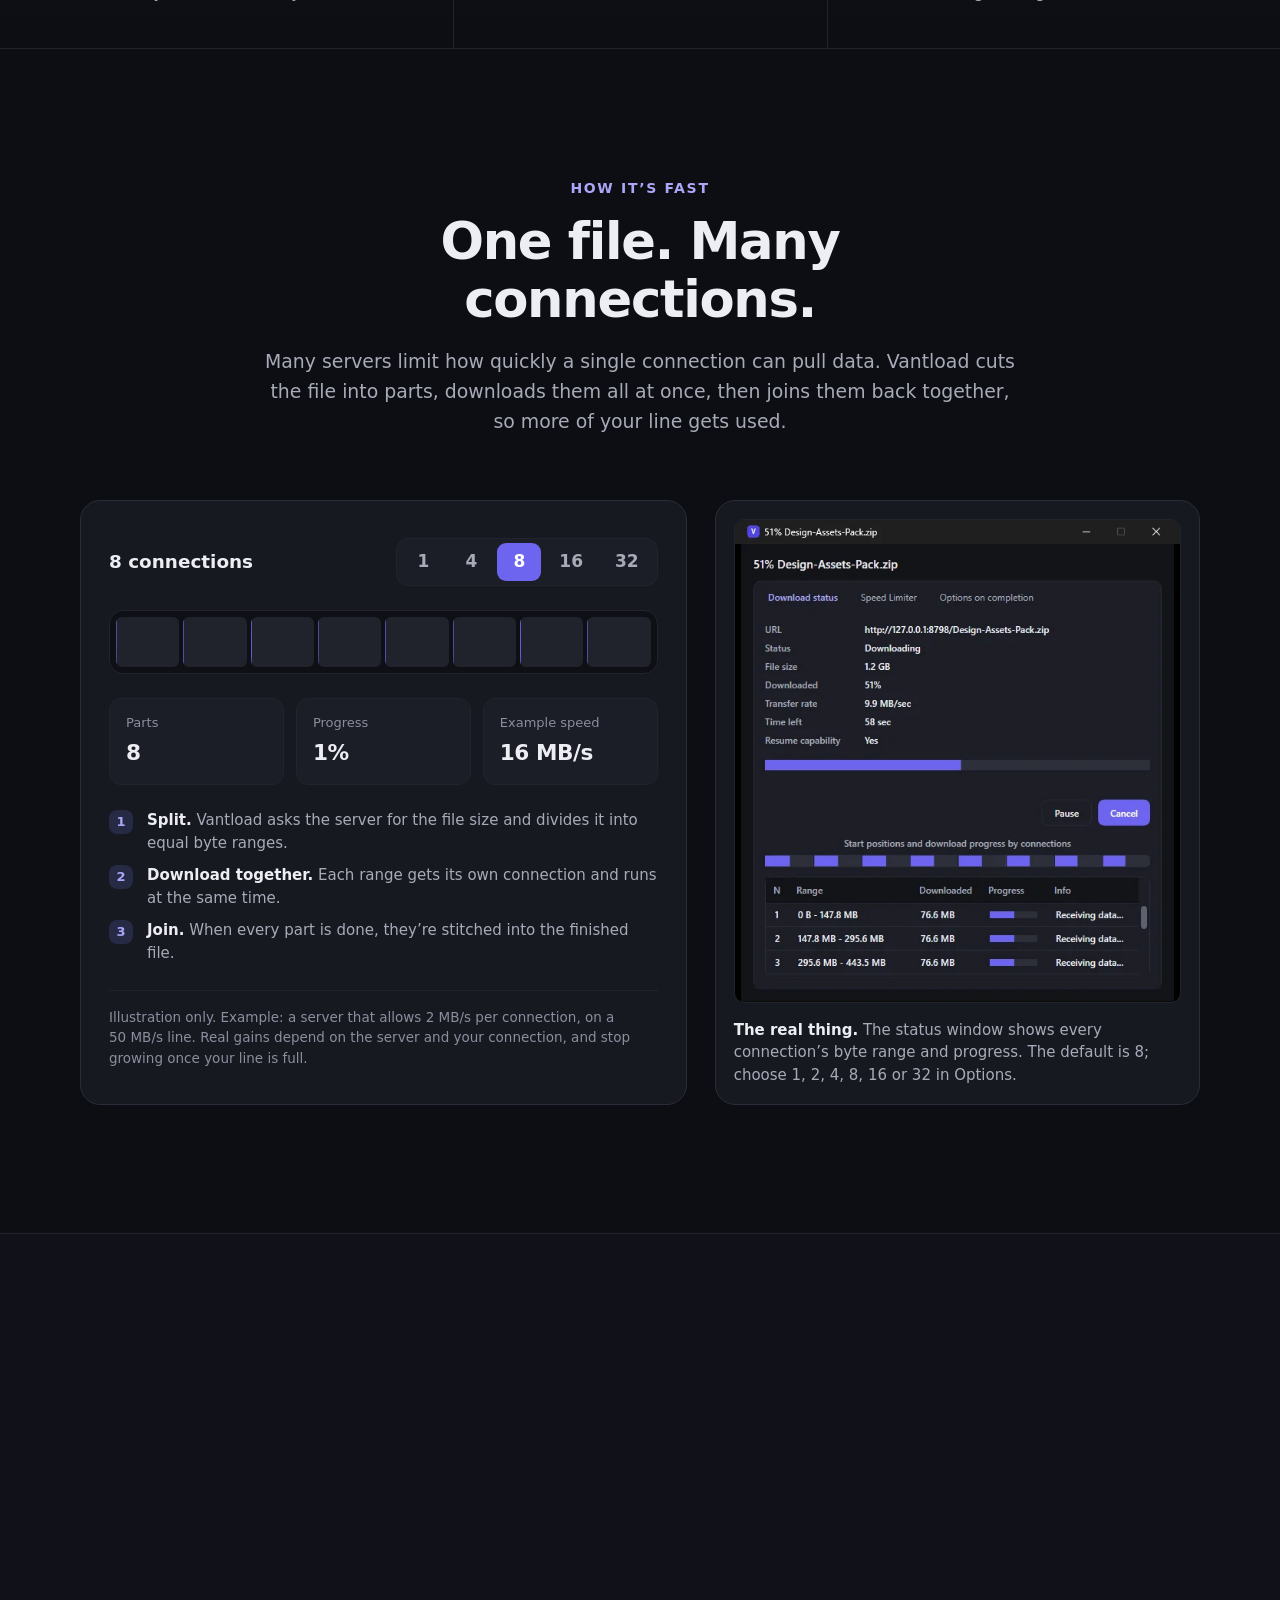
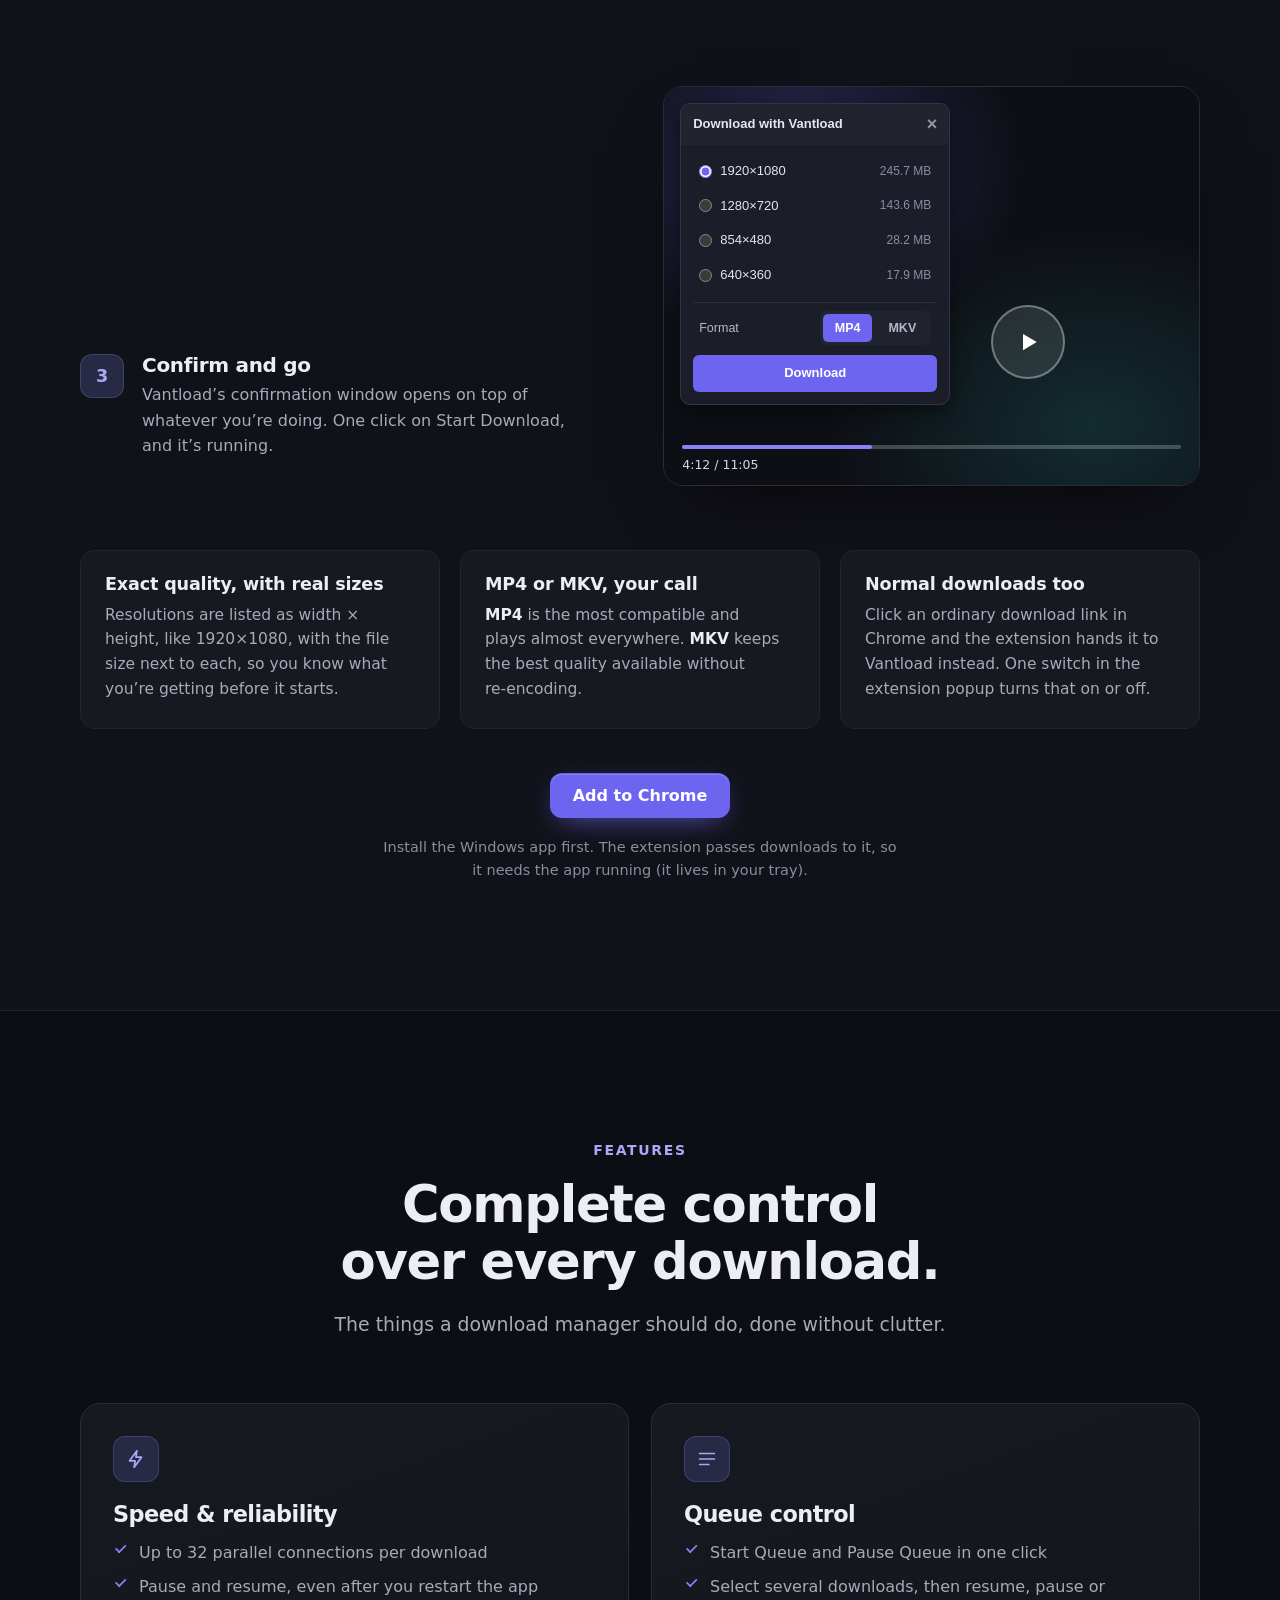
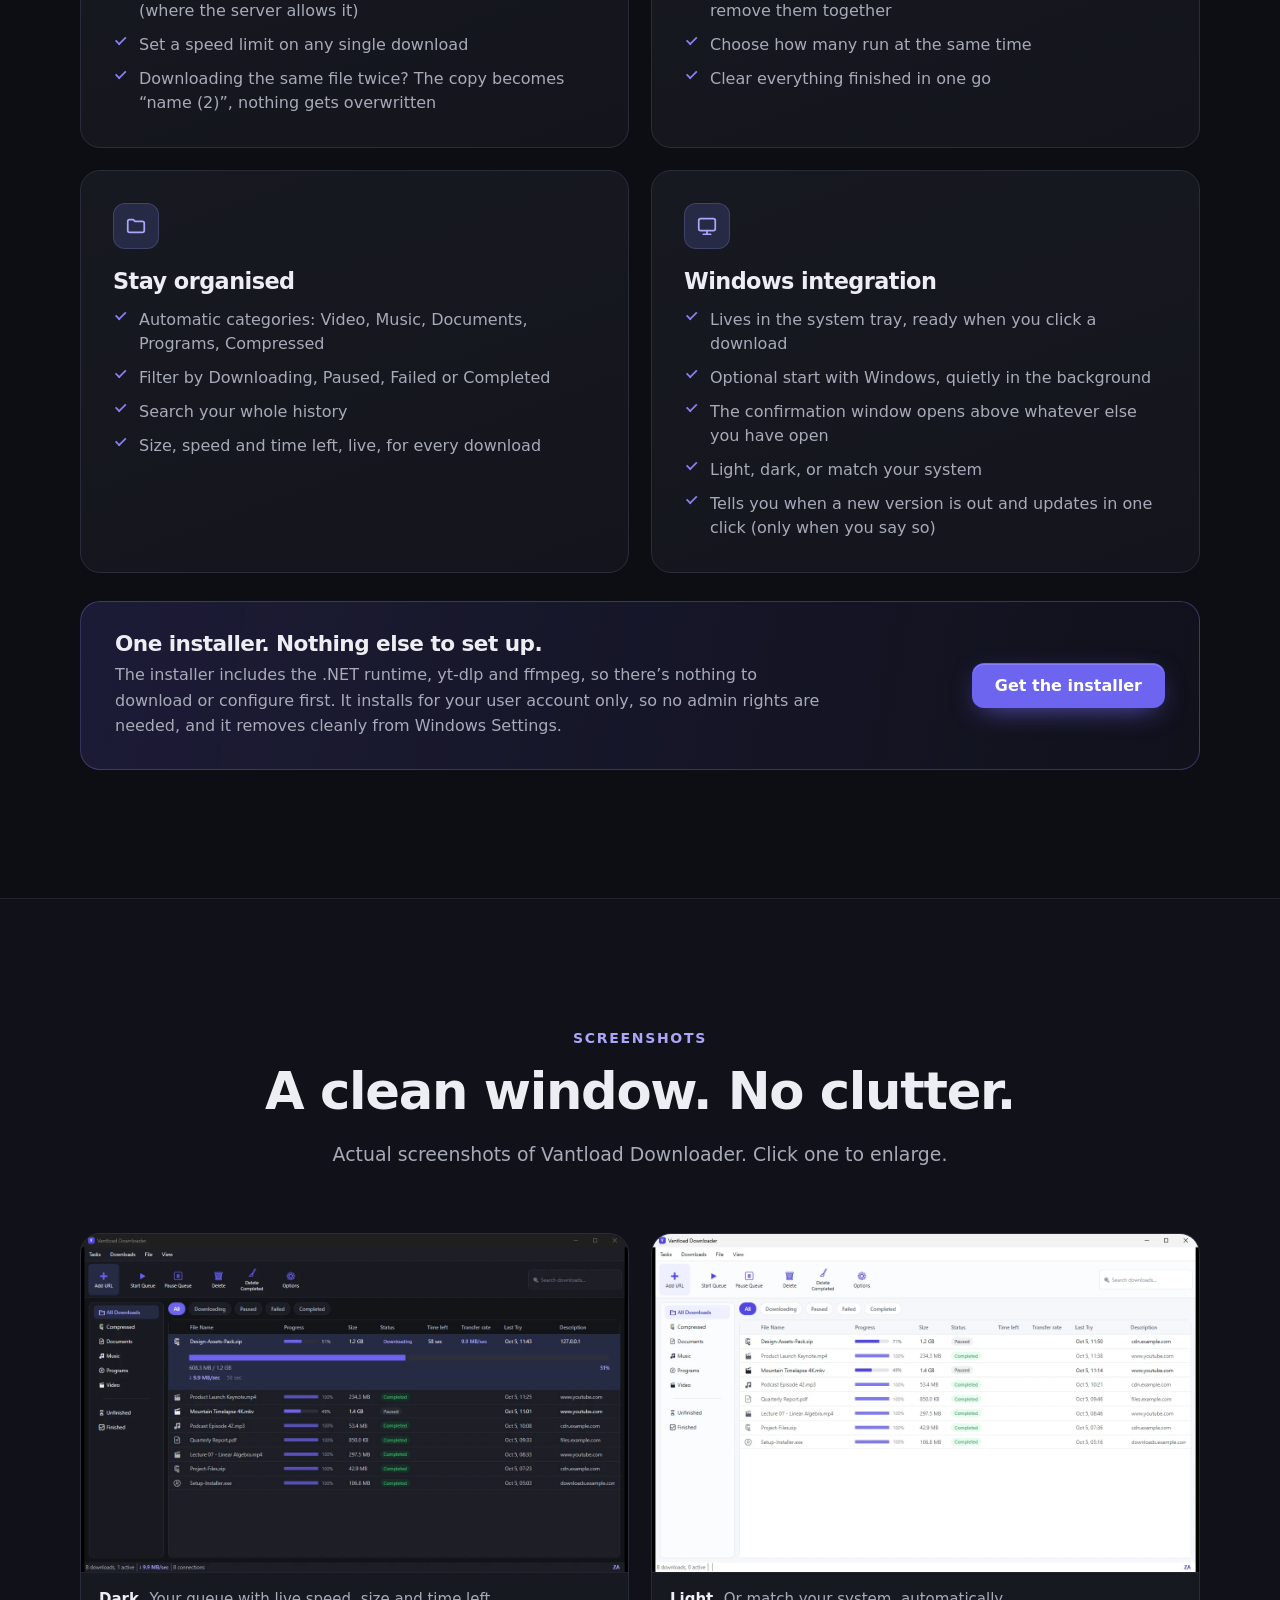
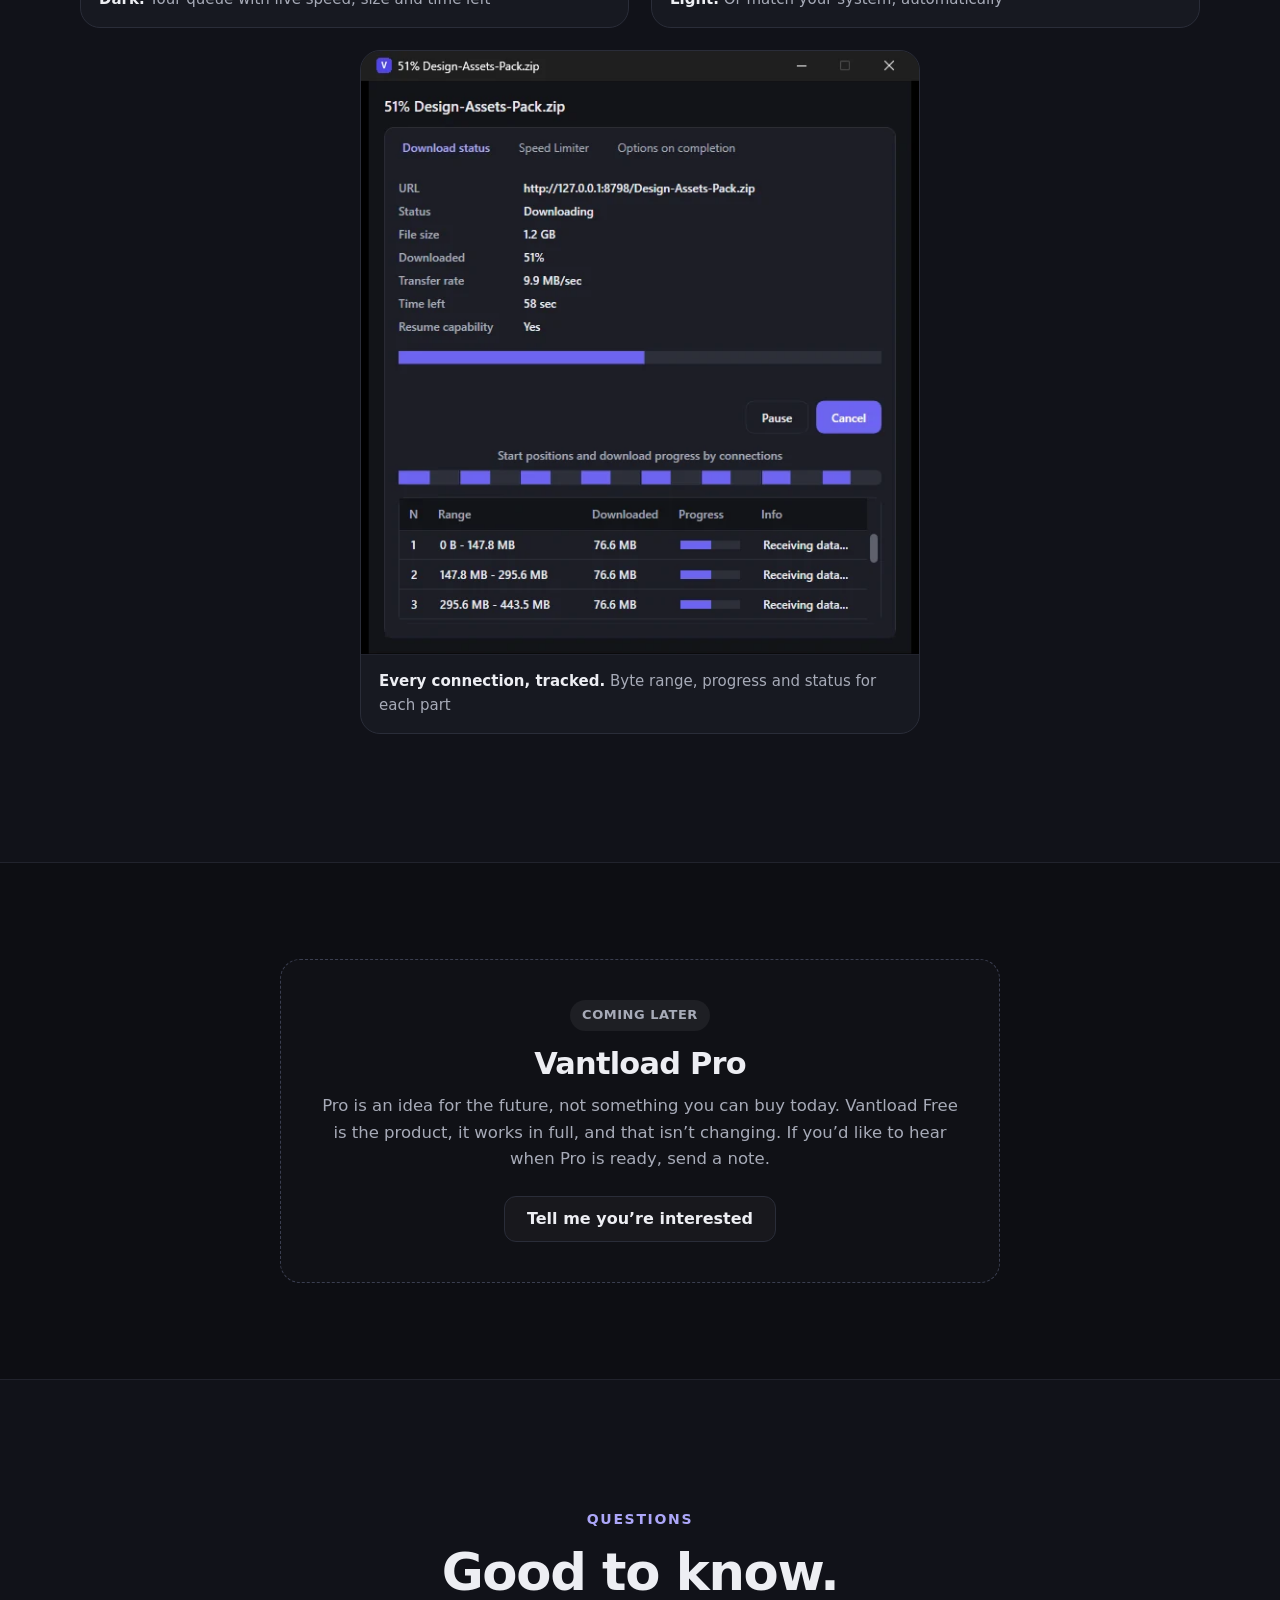
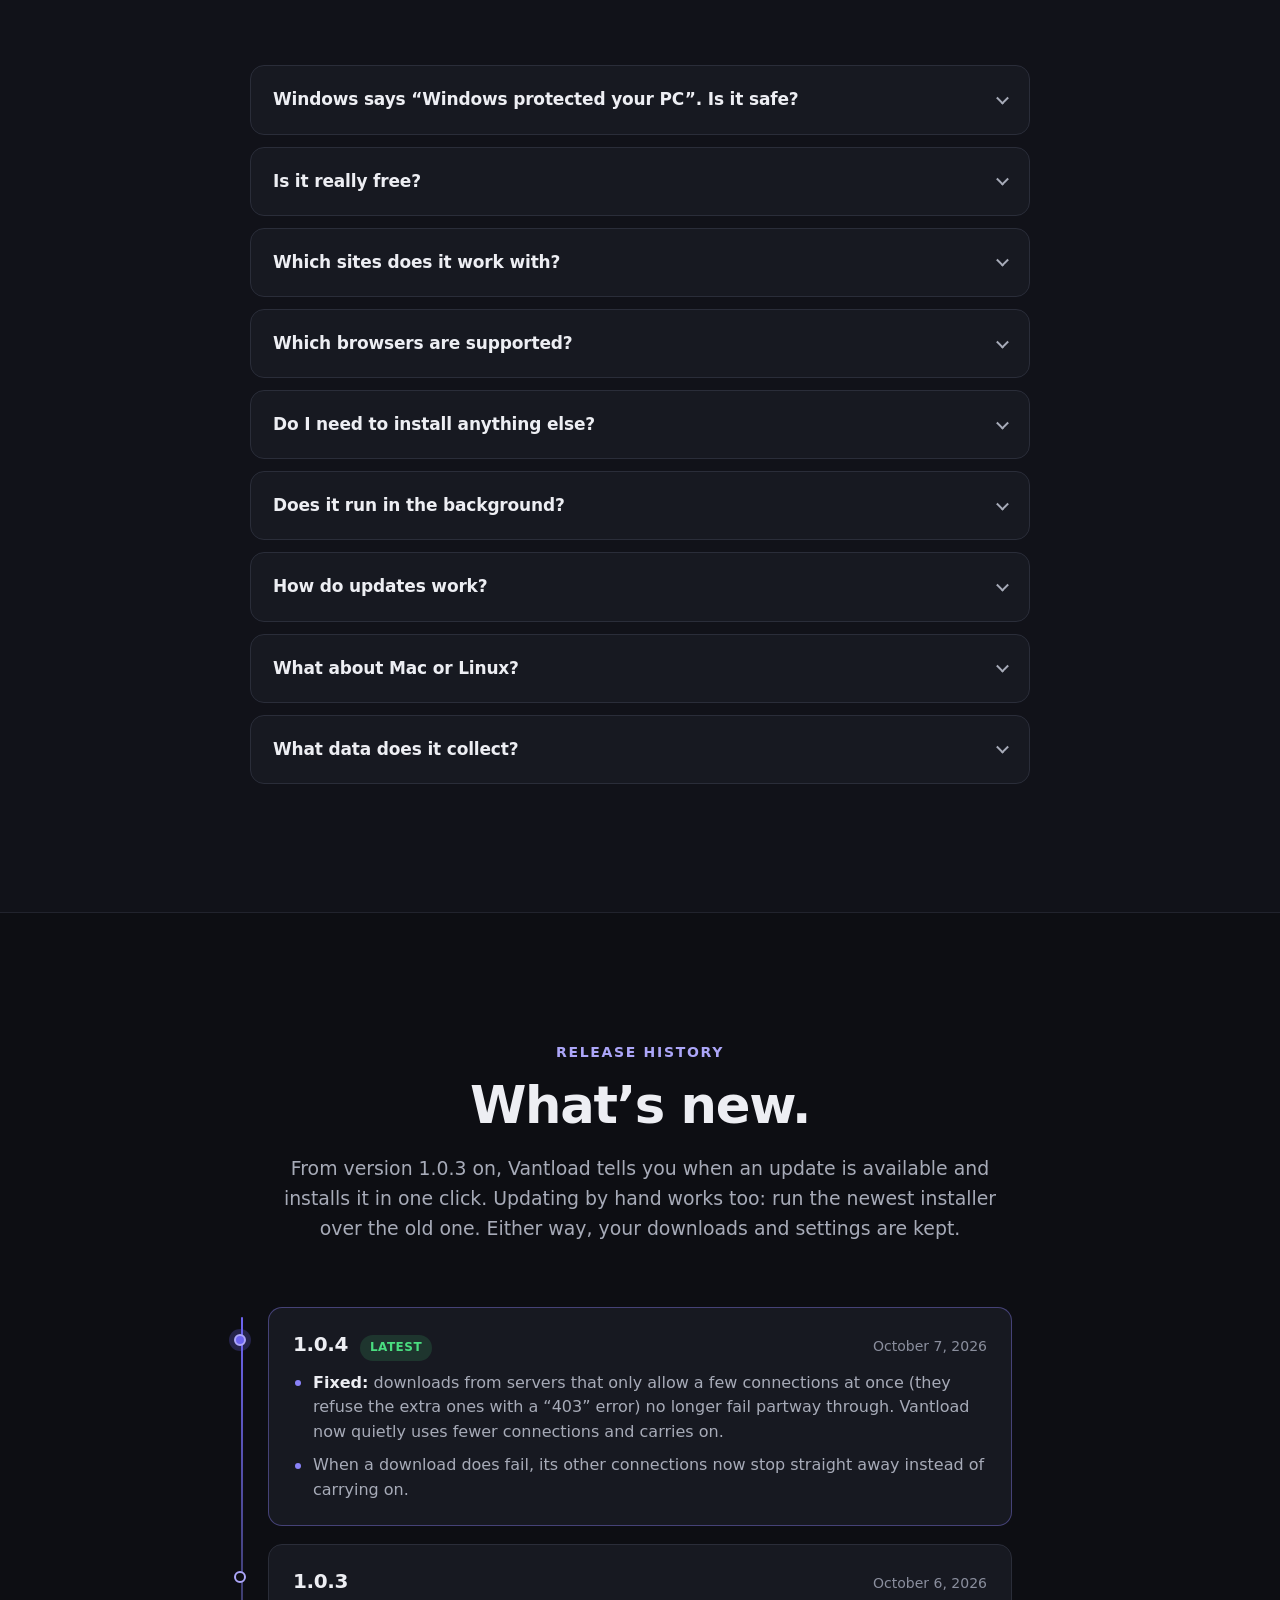
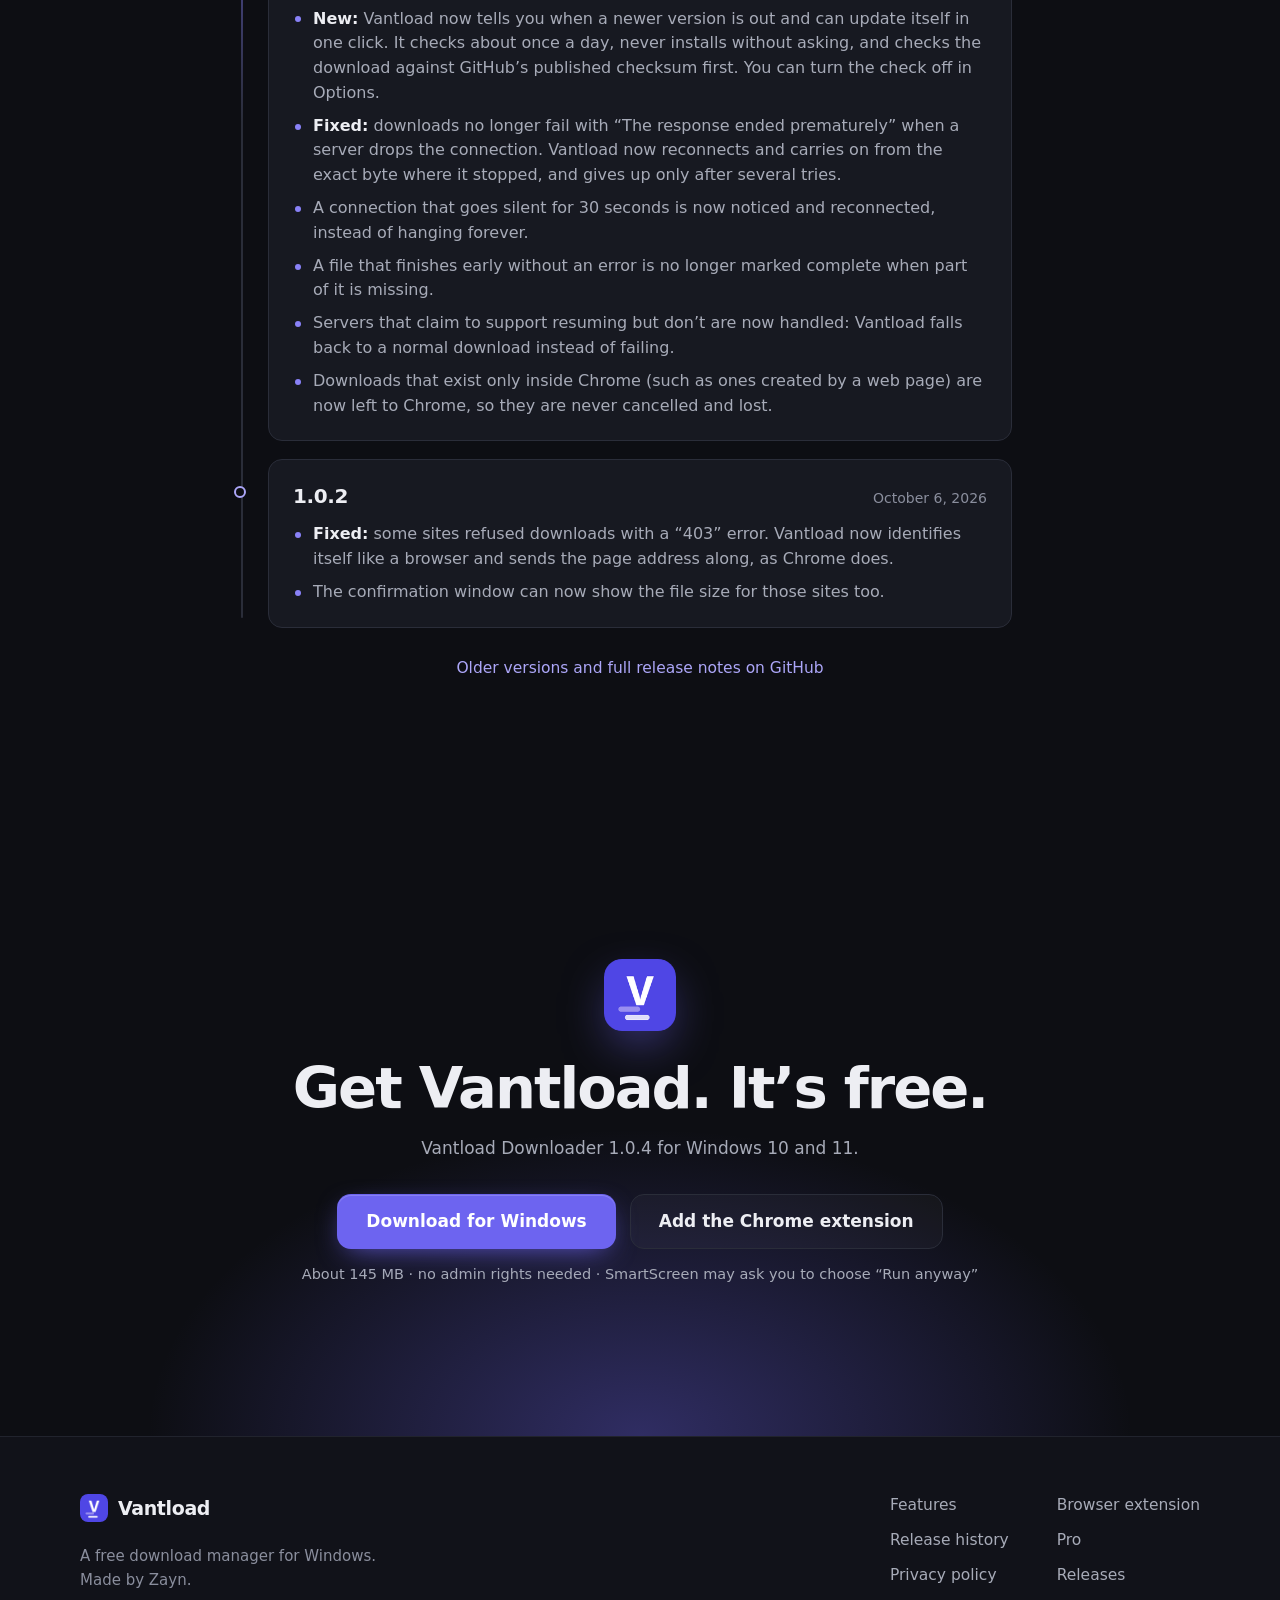
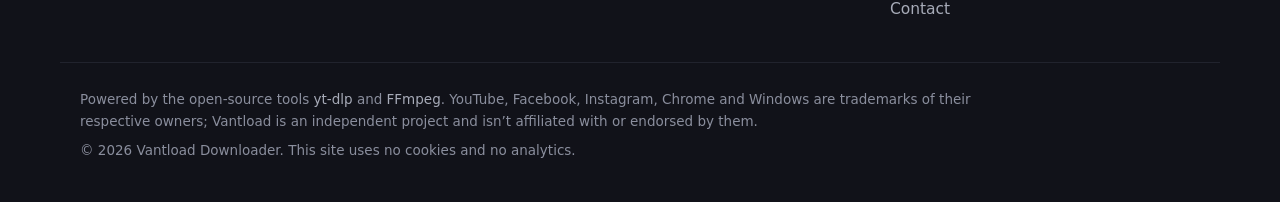
==== commit d020ebf4: "Add 48x48 and 192x192 icon links so Google can pick up the site icon Co-Authored-By: Claude Sonnet 5" ====
--- a/index.html
+++ b/index.html
@@ -26,6 +26,8 @@
 
 <link rel="icon" href="favicon.ico" sizes="any">
 <link rel="icon" type="image/png" sizes="32x32" href="assets/img/favicon-32.png">
+  <link rel="icon" type="image/png" sizes="48x48" href="assets/img/favicon-48.png">
+  <link rel="icon" type="image/png" sizes="192x192" href="assets/img/icon-192.png">
 <link rel="apple-touch-icon" href="assets/img/apple-touch-icon.png">
 <link rel="preload" as="image" href="assets/img/app-main.webp" type="image/webp" fetchpriority="high">
 <link rel="stylesheet" href="assets/css/style.css">
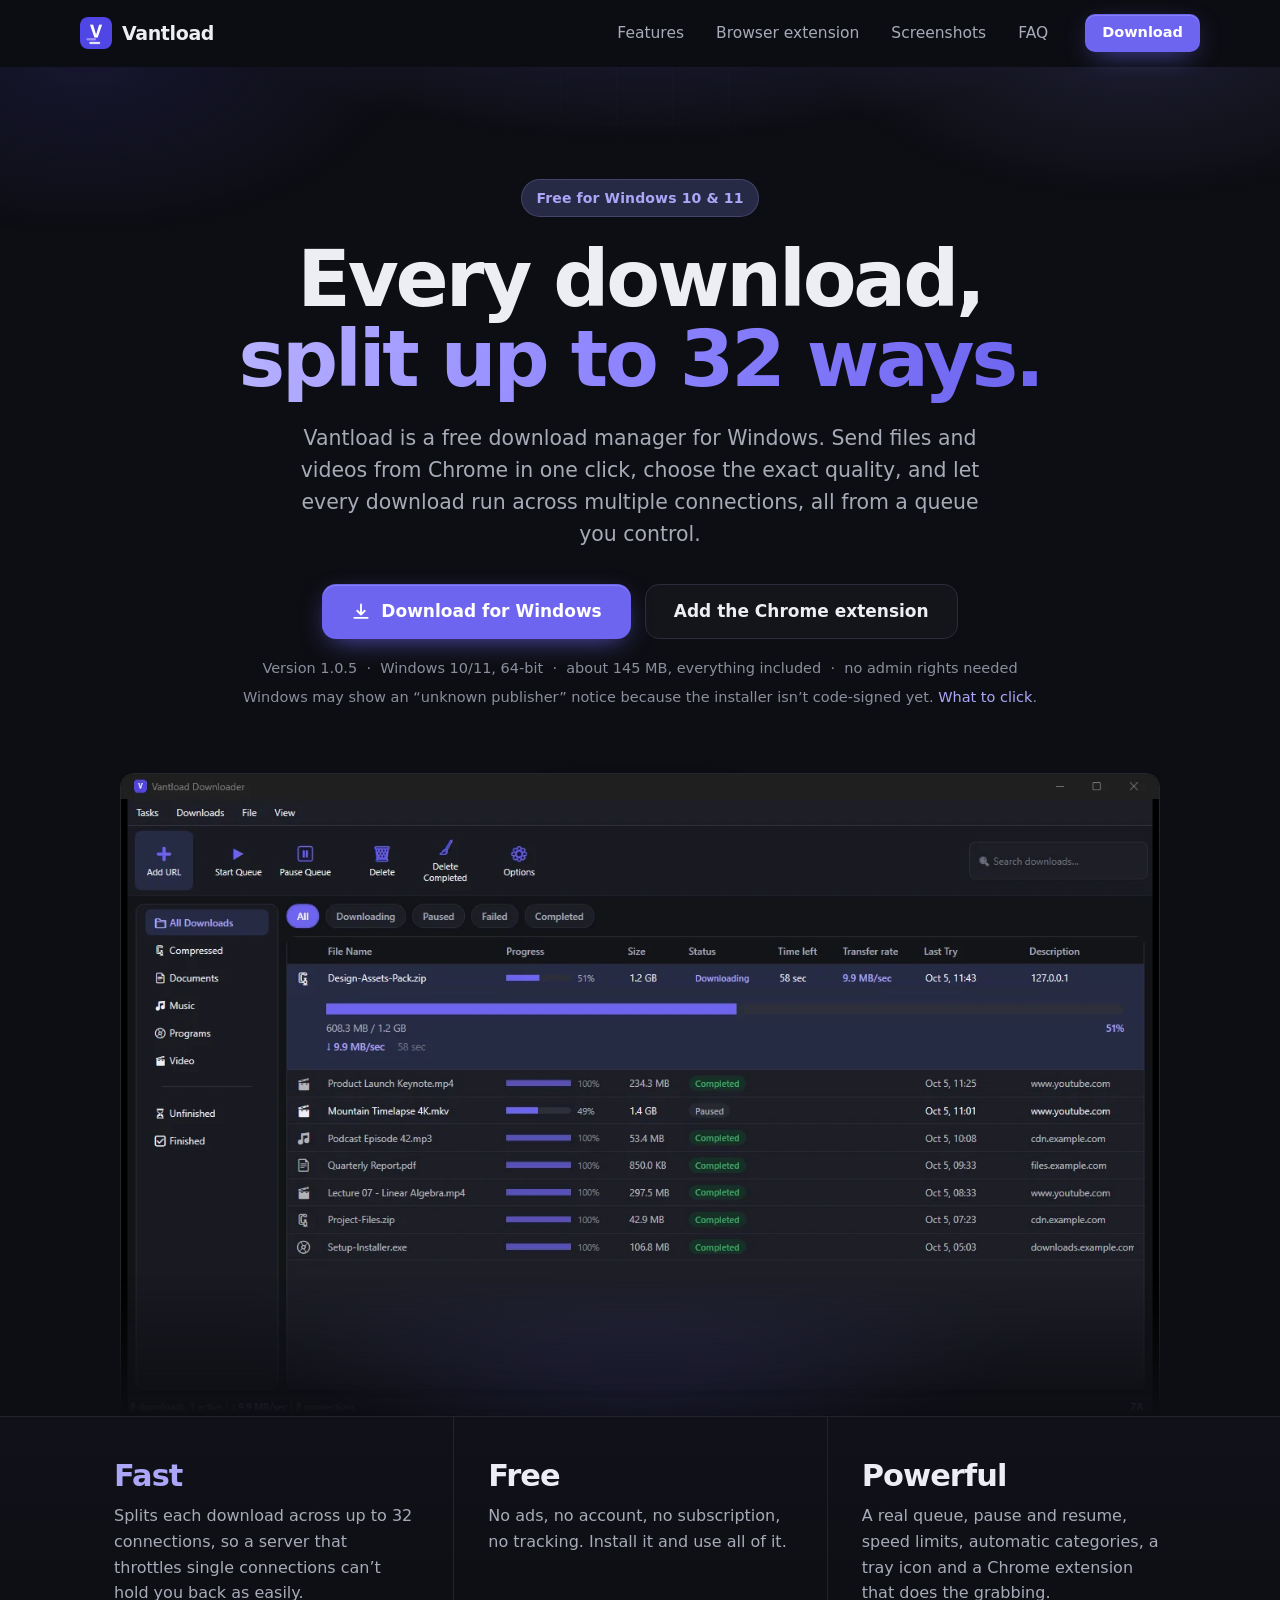
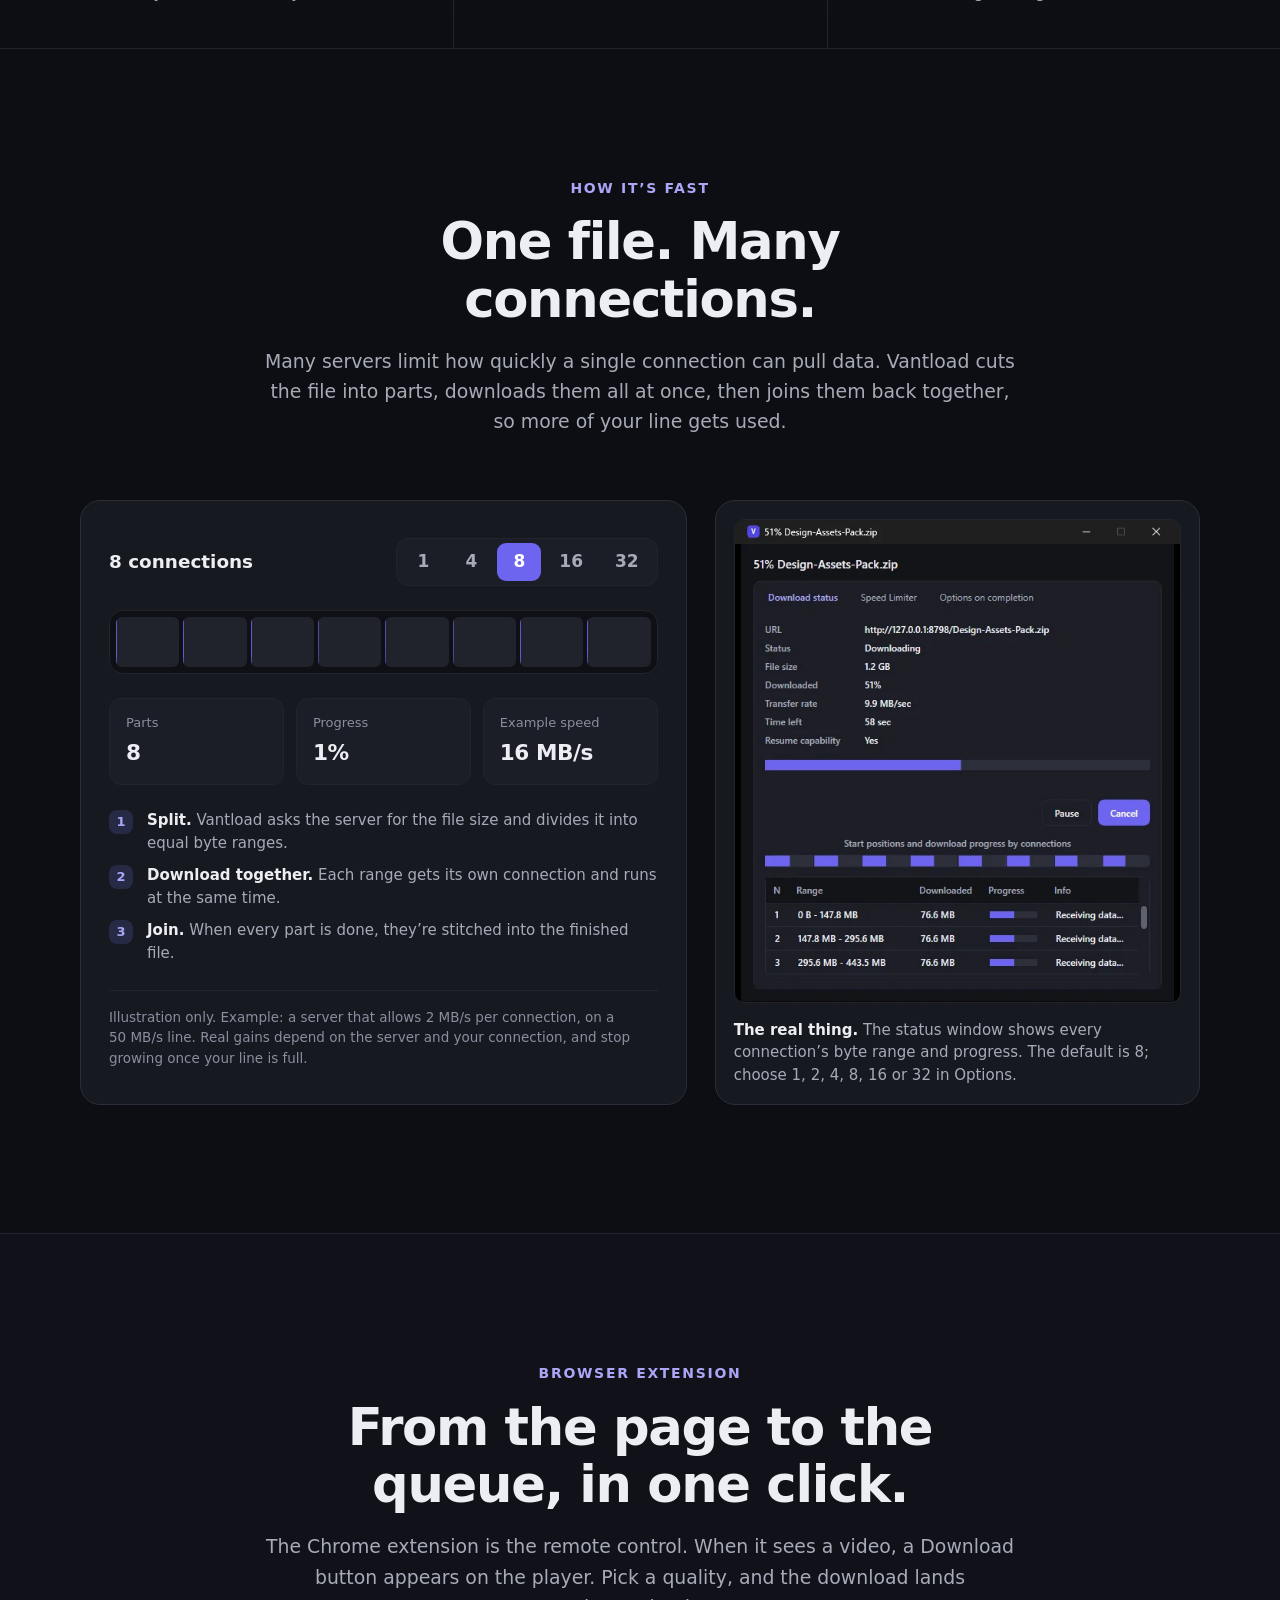
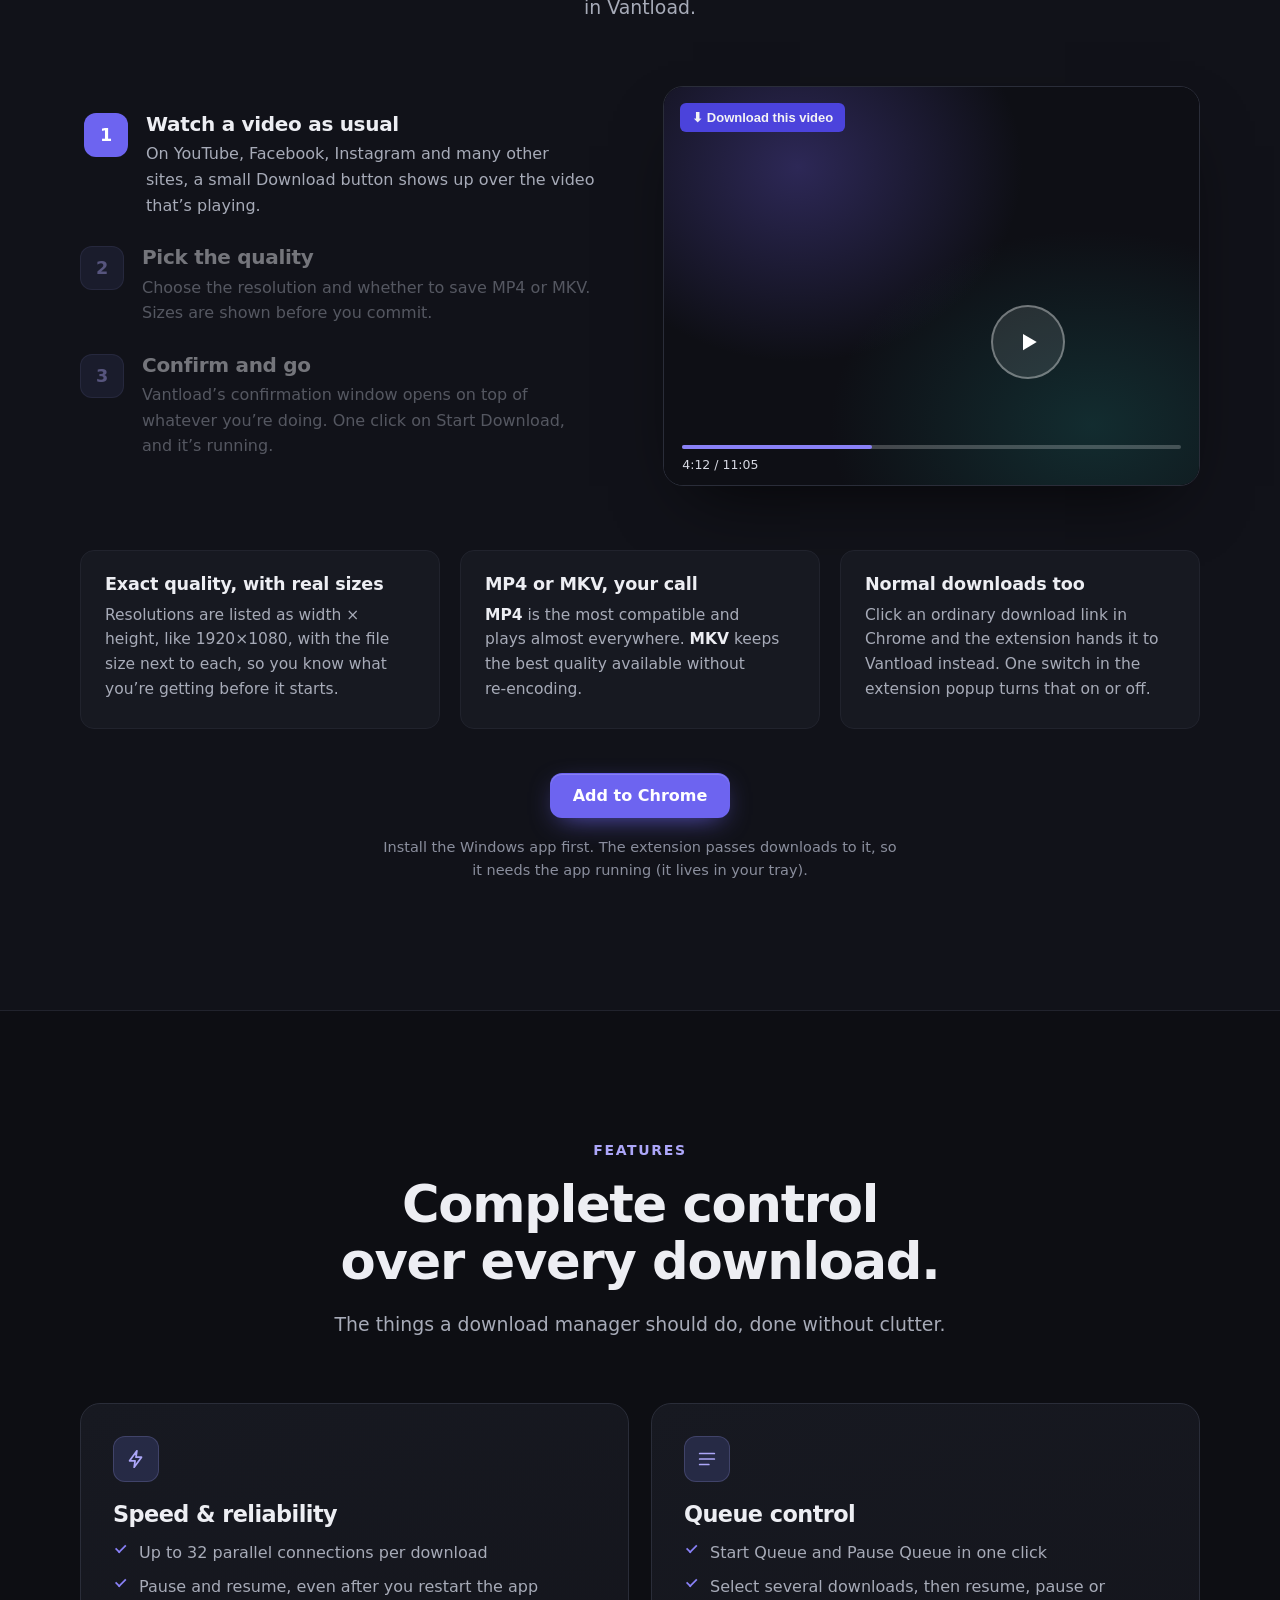
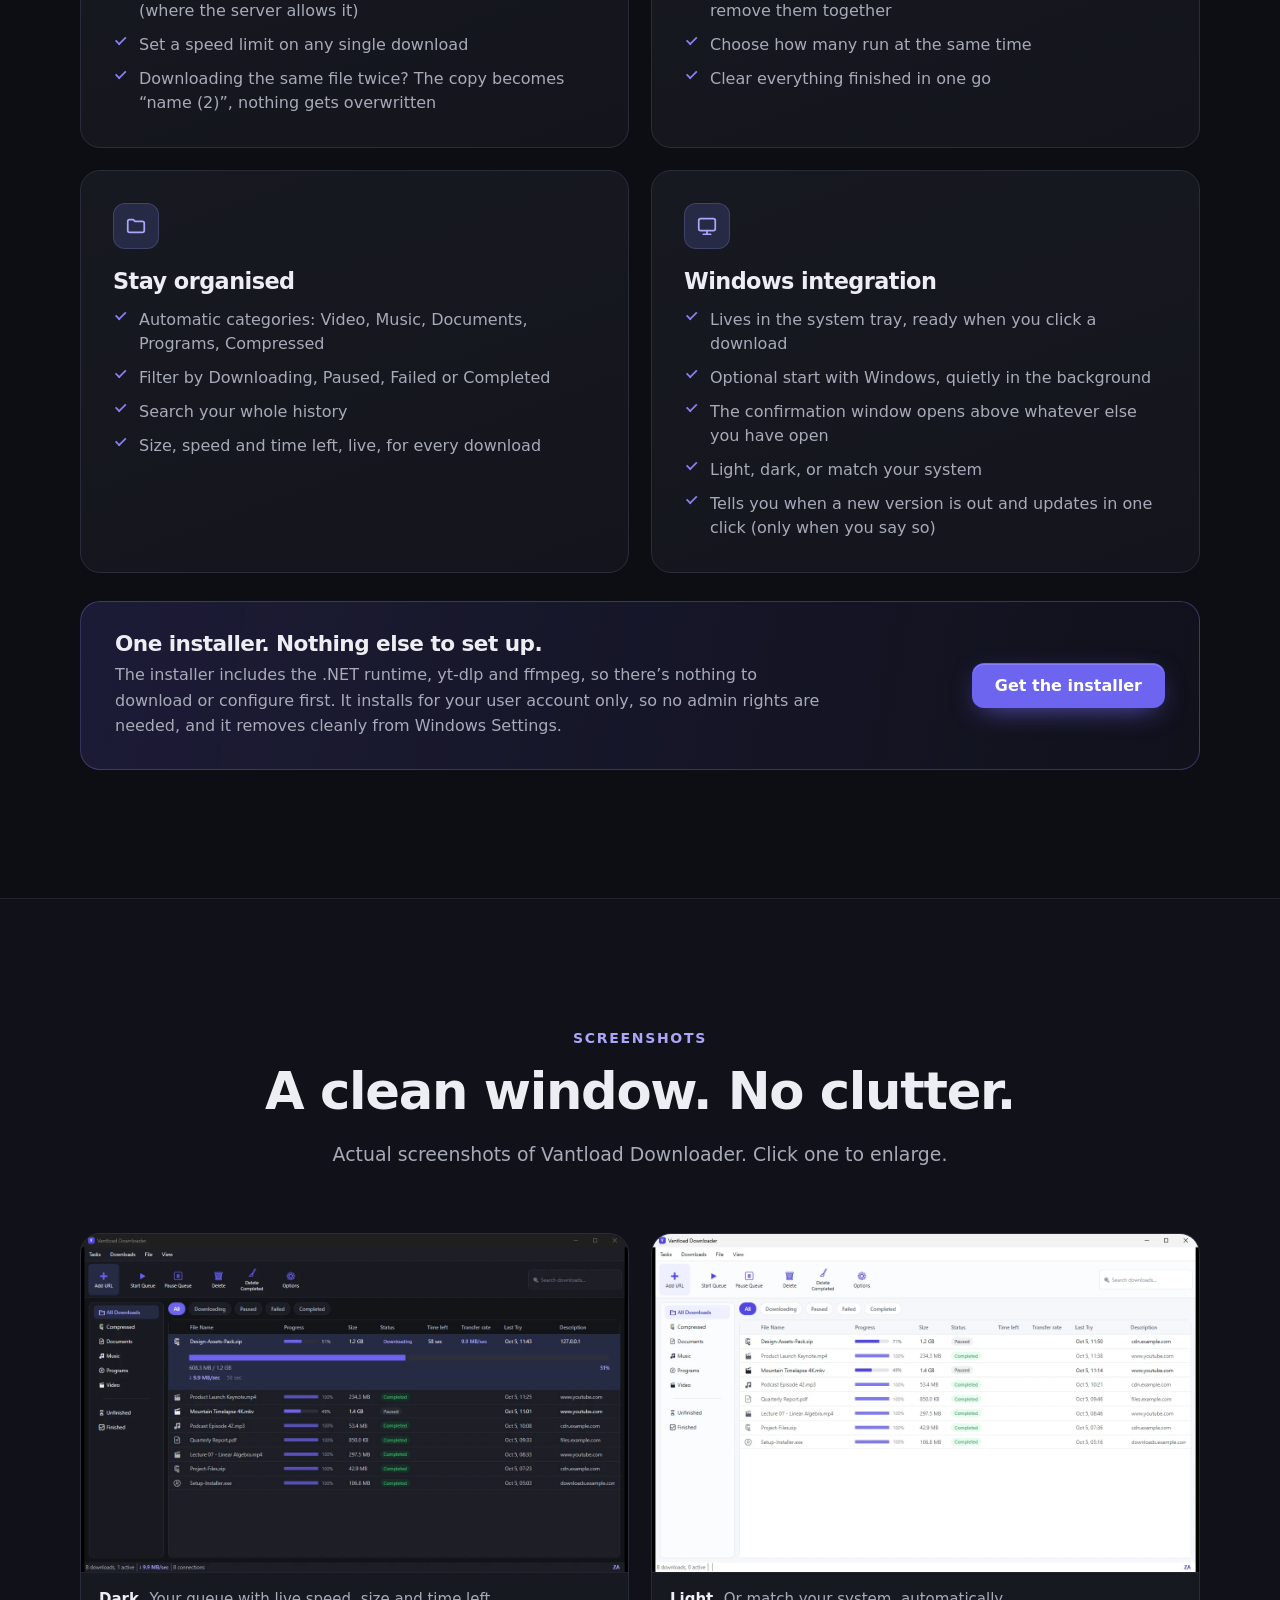
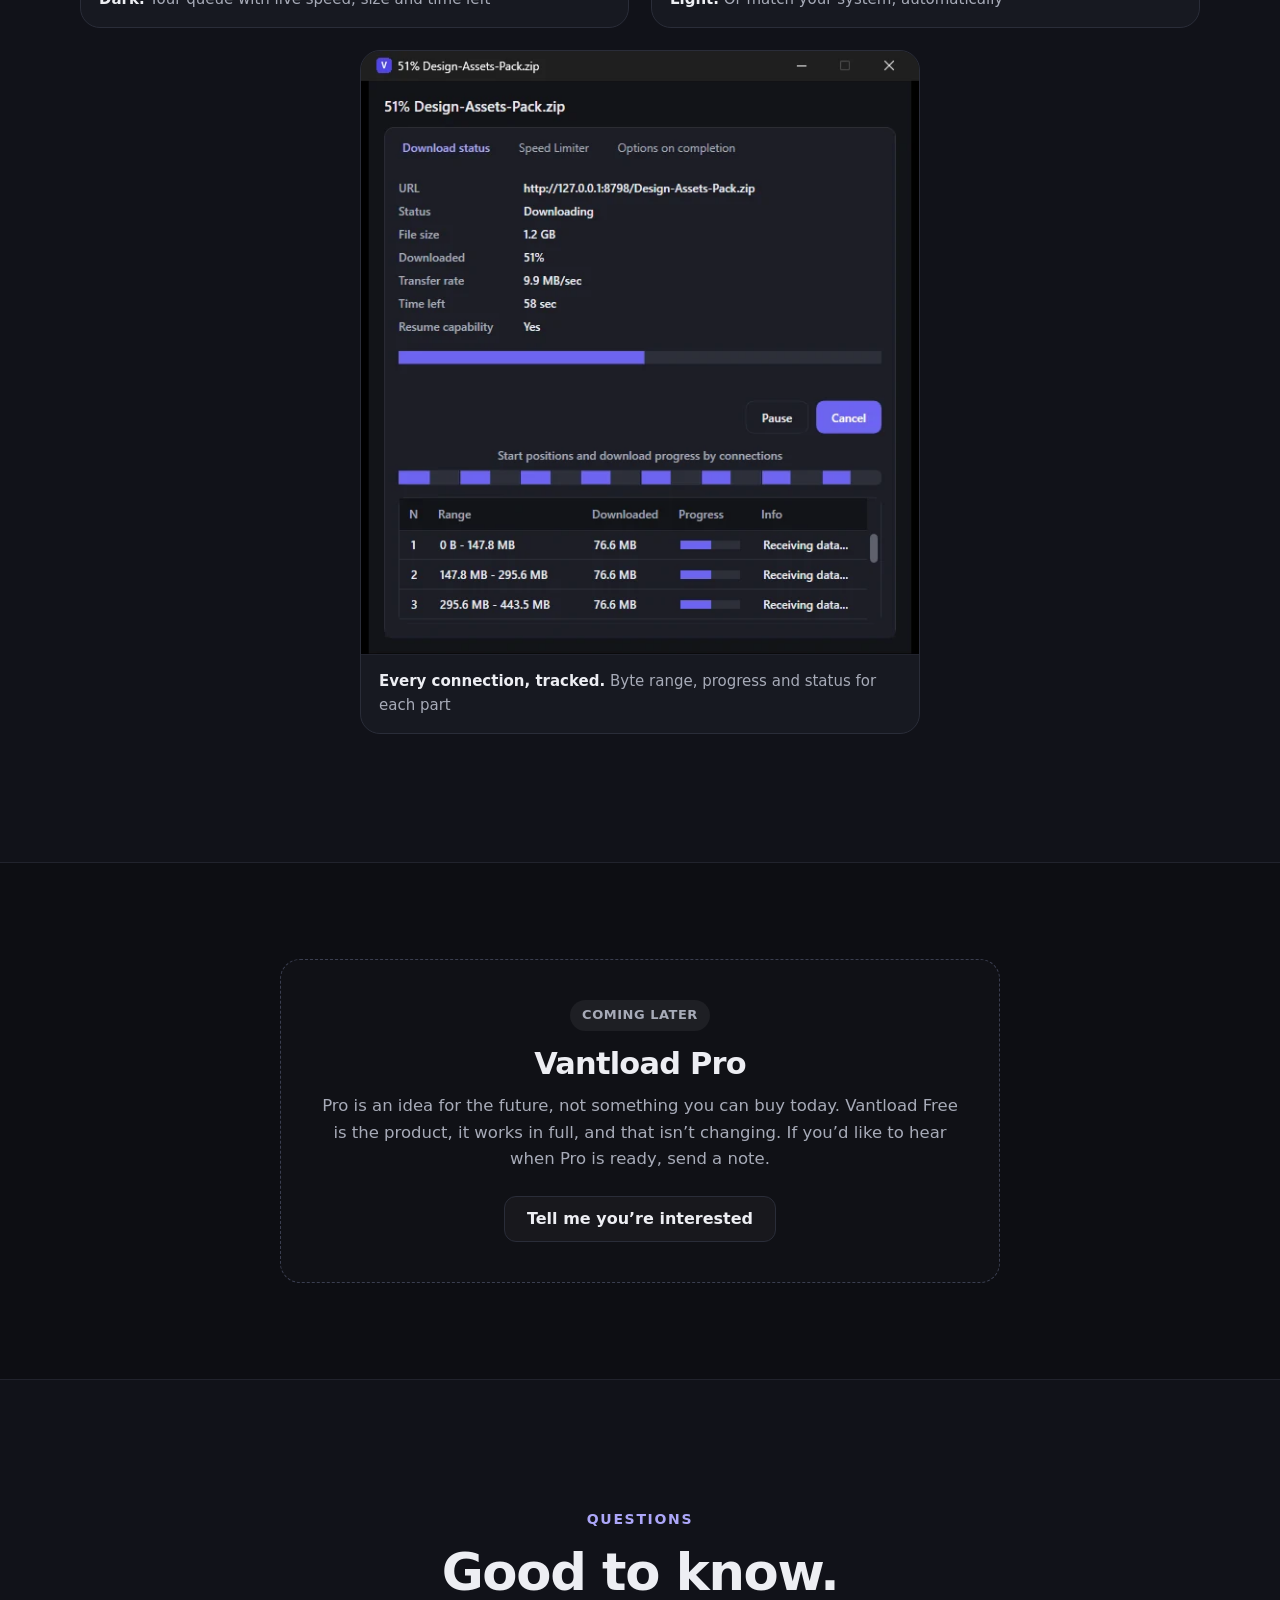
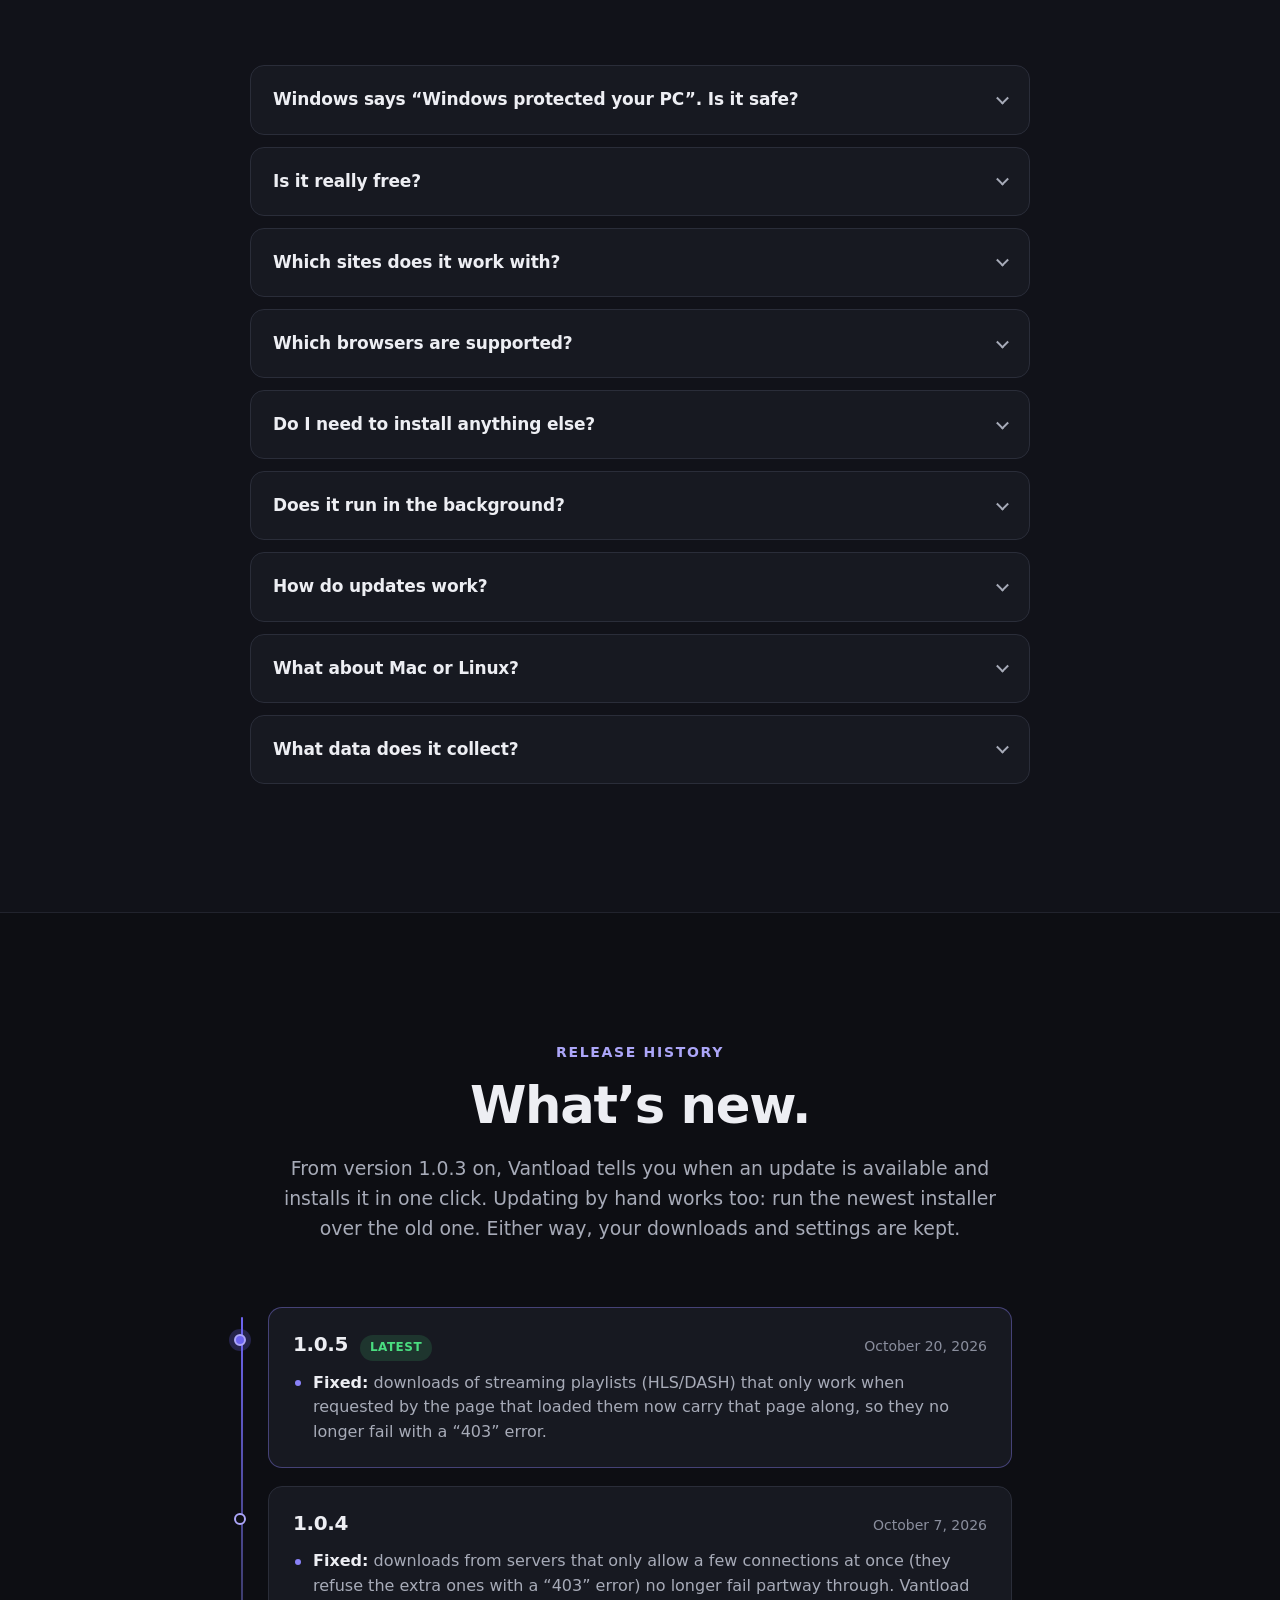
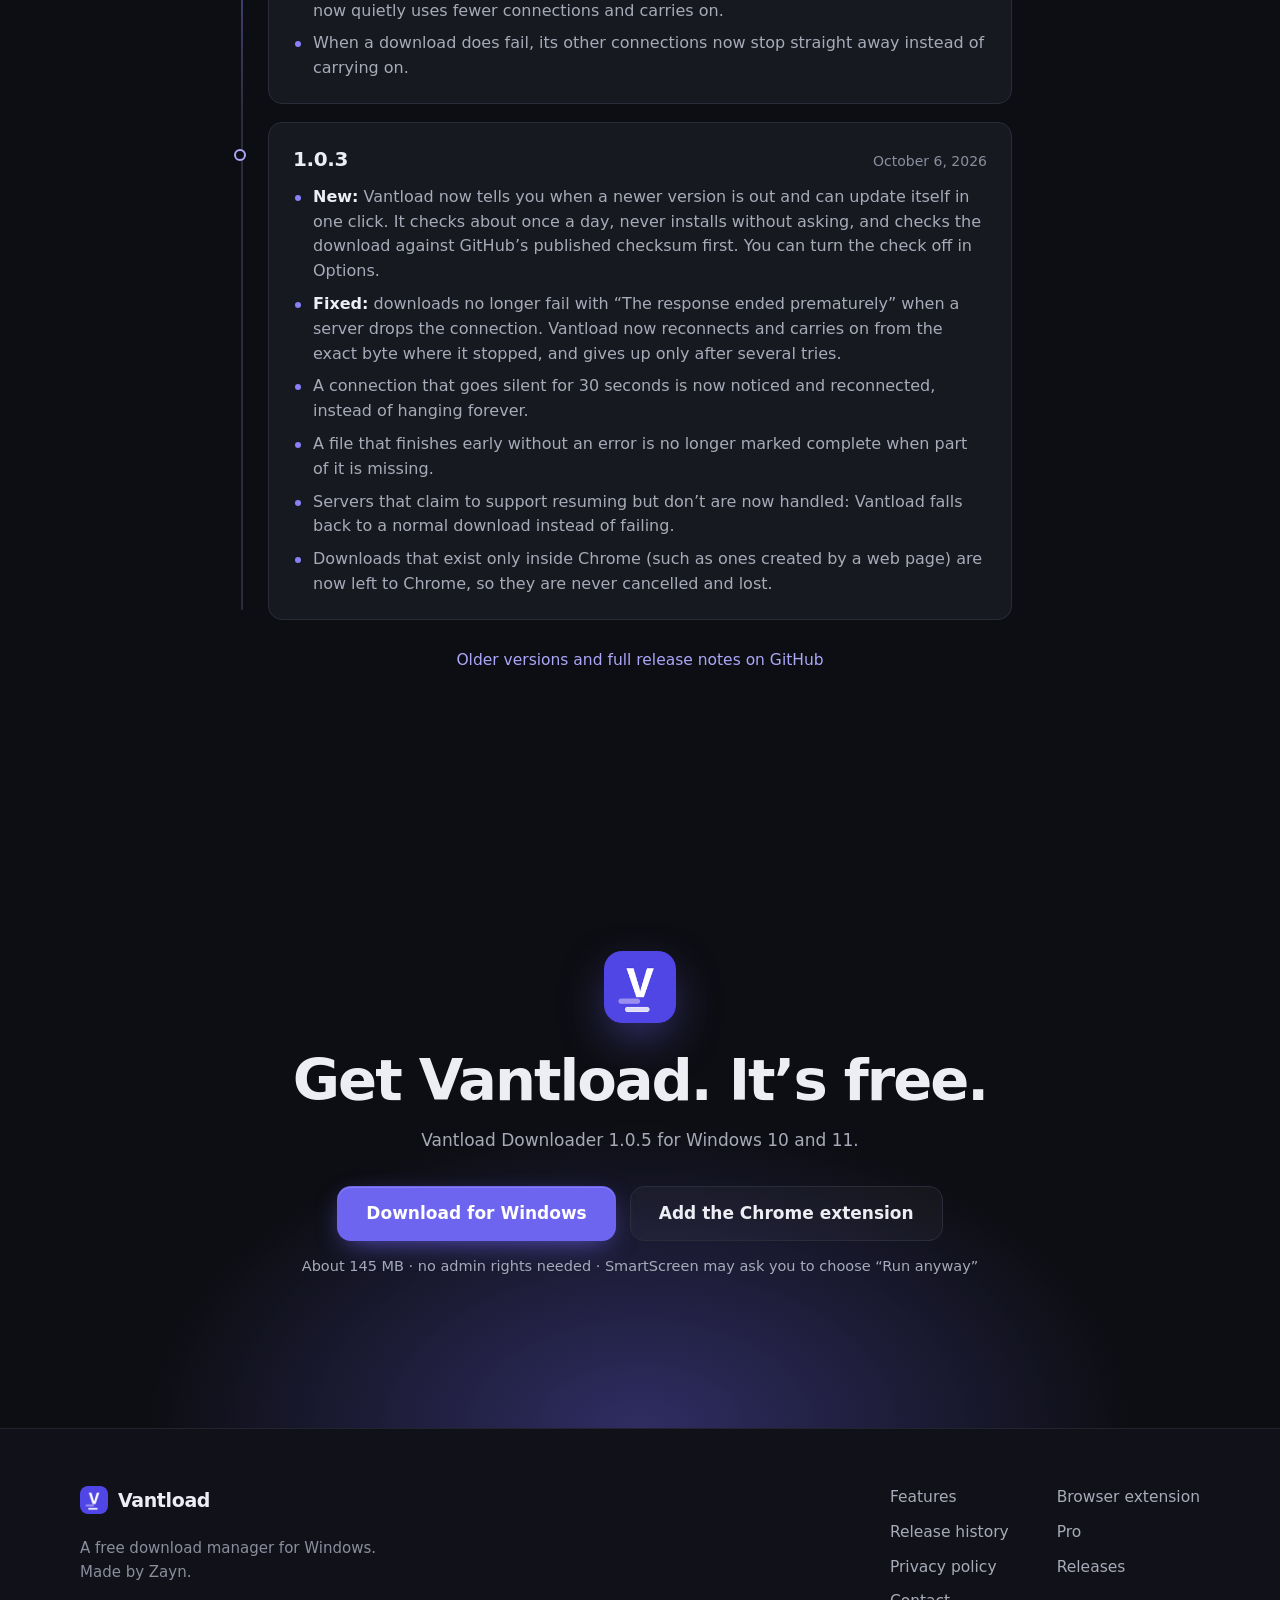
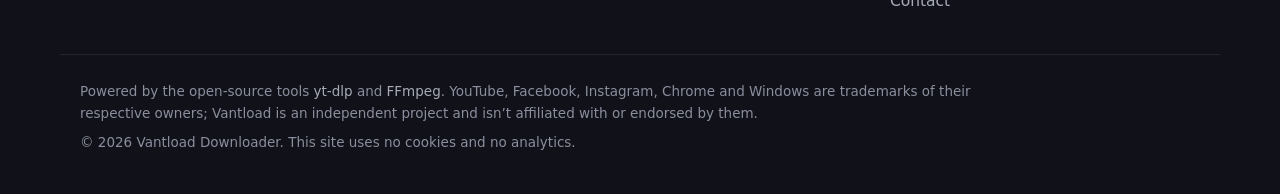
==== commit 473727d8: "Release notes and version for 1.0.5 Co-Authored-By: Claude Sonnet 5.5 <noreply@anthropic.com>" ====
--- a/index.html
+++ b/index.html
@@ -96,7 +96,7 @@
       </a>
       <a class="btn btn-lg btn-ghost" href="https://chromewebstore.google.com/detail/vantload-downloader/bphankkdmekpfeckokdjbceanmdflkpo" data-cfg="CHROME_STORE_URL" data-soon="Chrome extension: coming soon" id="chrome-hero">Add the Chrome extension</a>
     </div>
-    <p class="fine">Version 1.0.4 &nbsp;·&nbsp; Windows 10/11, 64-bit &nbsp;·&nbsp; about 145 MB, everything included &nbsp;·&nbsp; no admin rights needed</p>
+    <p class="fine">Version 1.0.5 &nbsp;·&nbsp; Windows 10/11, 64-bit &nbsp;·&nbsp; about 145 MB, everything included &nbsp;·&nbsp; no admin rights needed</p>
     <p class="fine fine-note">Windows may show an “unknown publisher” notice because the installer isn’t code-signed yet. <a href="#faq-smartscreen">What to click</a>.</p>
 
     <figure class="hero-shot">
@@ -424,7 +424,13 @@
 
     <ol class="rels">
       <li class="rel">
-        <div class="rel-head"><span class="rel-ver">1.0.4</span><span class="pill pill-latest">Latest</span><time class="rel-date" datetime="2026-10-07">October 7, 2026</time></div>
+        <div class="rel-head"><span class="rel-ver">1.0.5</span><span class="pill pill-latest">Latest</span><time class="rel-date" datetime="2026-10-20">October 20, 2026</time></div>
+        <ul>
+          <li><strong>Fixed:</strong> downloads of streaming playlists (HLS/DASH) that only work when requested by the page that loaded them now carry that page along, so they no longer fail with a “403” error.</li>
+        </ul>
+      </li>
+      <li class="rel">
+        <div class="rel-head"><span class="rel-ver">1.0.4</span><time class="rel-date" datetime="2026-10-07">October 7, 2026</time></div>
         <ul>
           <li><strong>Fixed:</strong> downloads from servers that only allow a few connections at once (they refuse the extra ones with a “403” error) no longer fail partway through. Vantload now quietly uses fewer connections and carries on.</li>
           <li>When a download does fail, its other connections now stop straight away instead of carrying on.</li>
@@ -441,13 +447,6 @@
           <li>Downloads that exist only inside Chrome (such as ones created by a web page) are now left to Chrome, so they are never cancelled and lost.</li>
         </ul>
       </li>
-      <li class="rel">
-        <div class="rel-head"><span class="rel-ver">1.0.2</span><time class="rel-date" datetime="2026-10-06">October 6, 2026</time></div>
-        <ul>
-          <li><strong>Fixed:</strong> some sites refused downloads with a “403” error. Vantload now identifies itself like a browser and sends the page address along, as Chrome does.</li>
-          <li>The confirmation window can now show the file size for those sites too.</li>
-        </ul>
-      </li>
     </ol>
 
     <p class="changelog-foot"><a href="https://github.com/zainasghar-fs/Vantload/releases" data-cfg="GITHUB_URL">Older versions and full release notes on GitHub</a></p>
@@ -459,7 +458,7 @@
   <div class="wrap final-inner">
     <img src="assets/img/logo-128.png" width="72" height="72" alt="" loading="lazy">
     <h2>Get Vantload. It’s free.</h2>
-    <p>Vantload Downloader 1.0.4 for Windows 10 and 11.</p>
+    <p>Vantload Downloader 1.0.5 for Windows 10 and 11.</p>
     <div class="cta-row">
       <a class="btn btn-lg btn-primary" href="https://github.com/zainasghar-fs/Vantload/releases/latest/download/VantloadDownloaderSetup.exe" data-cfg="DOWNLOAD_URL">Download for Windows</a>
       <a class="btn btn-lg btn-ghost" href="https://chromewebstore.google.com/detail/vantload-downloader/bphankkdmekpfeckokdjbceanmdflkpo" data-cfg="CHROME_STORE_URL" data-soon="Chrome extension: coming soon">Add the Chrome extension</a>
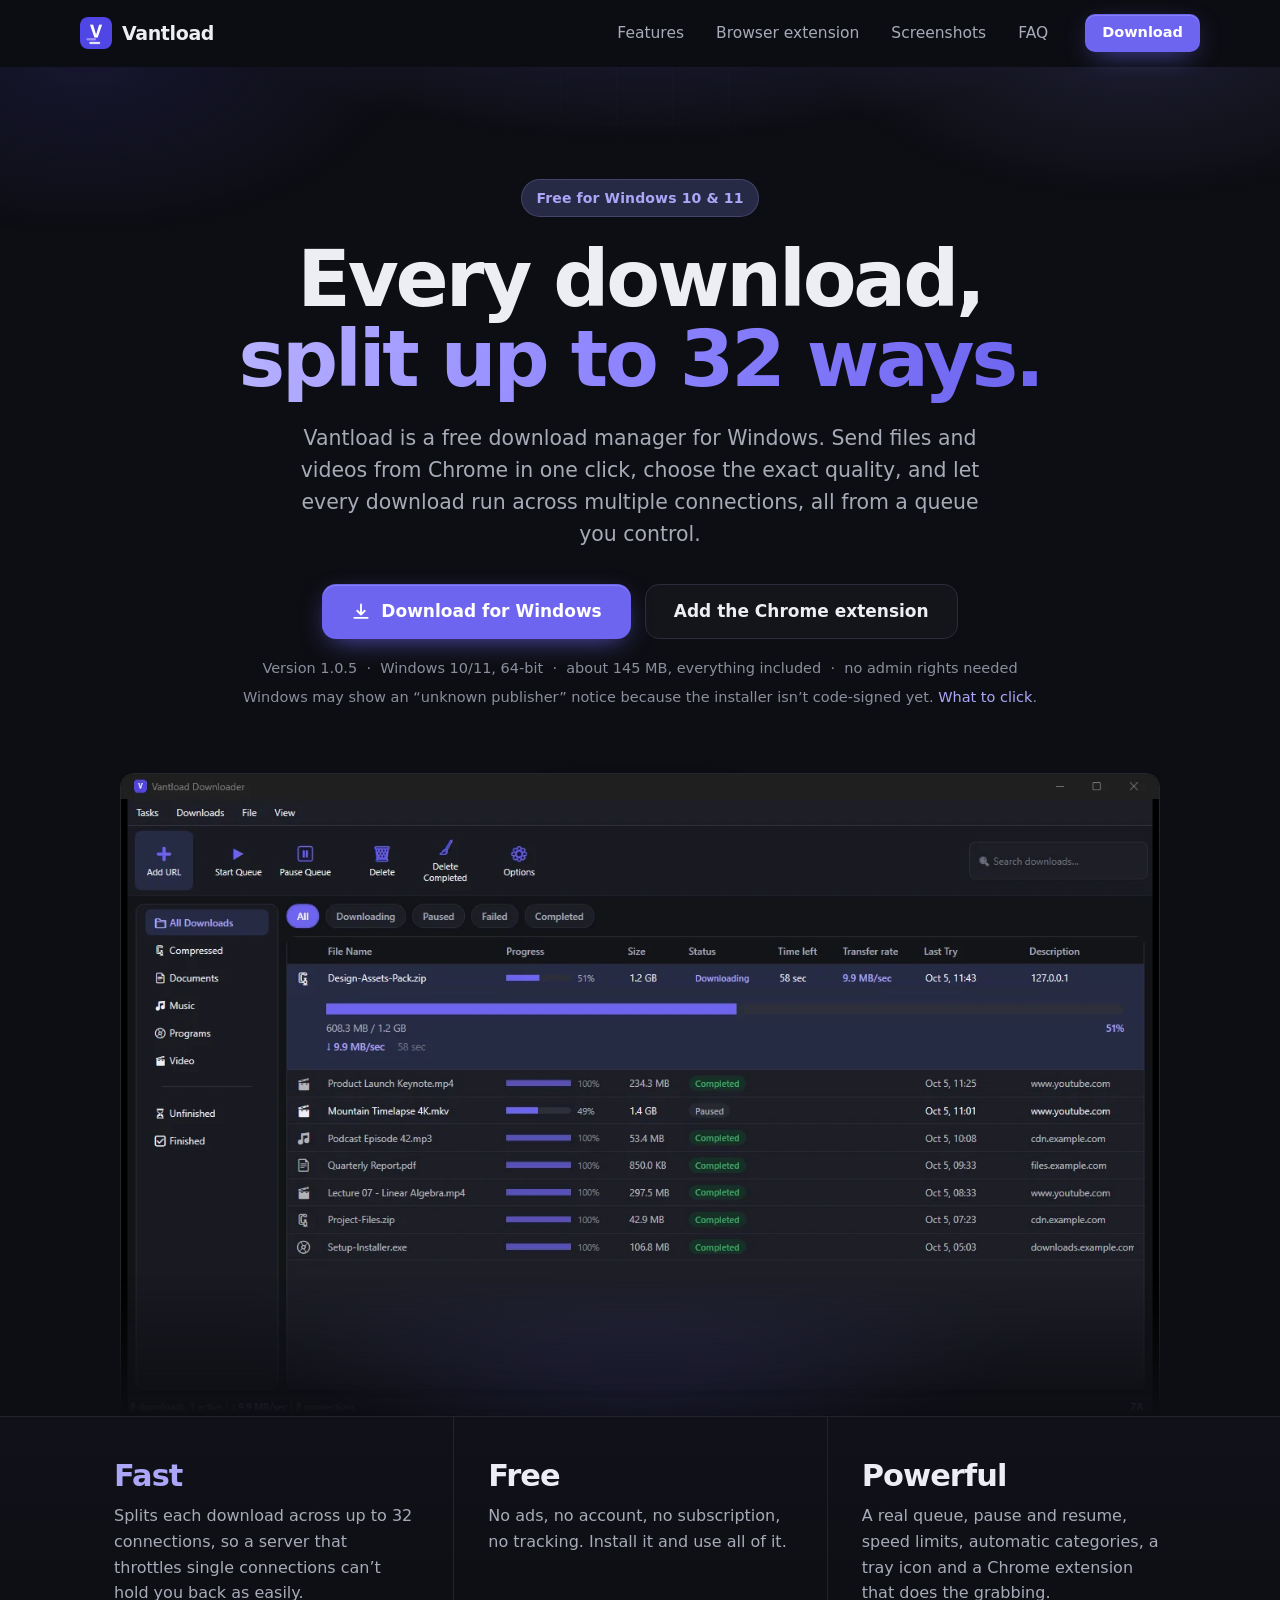
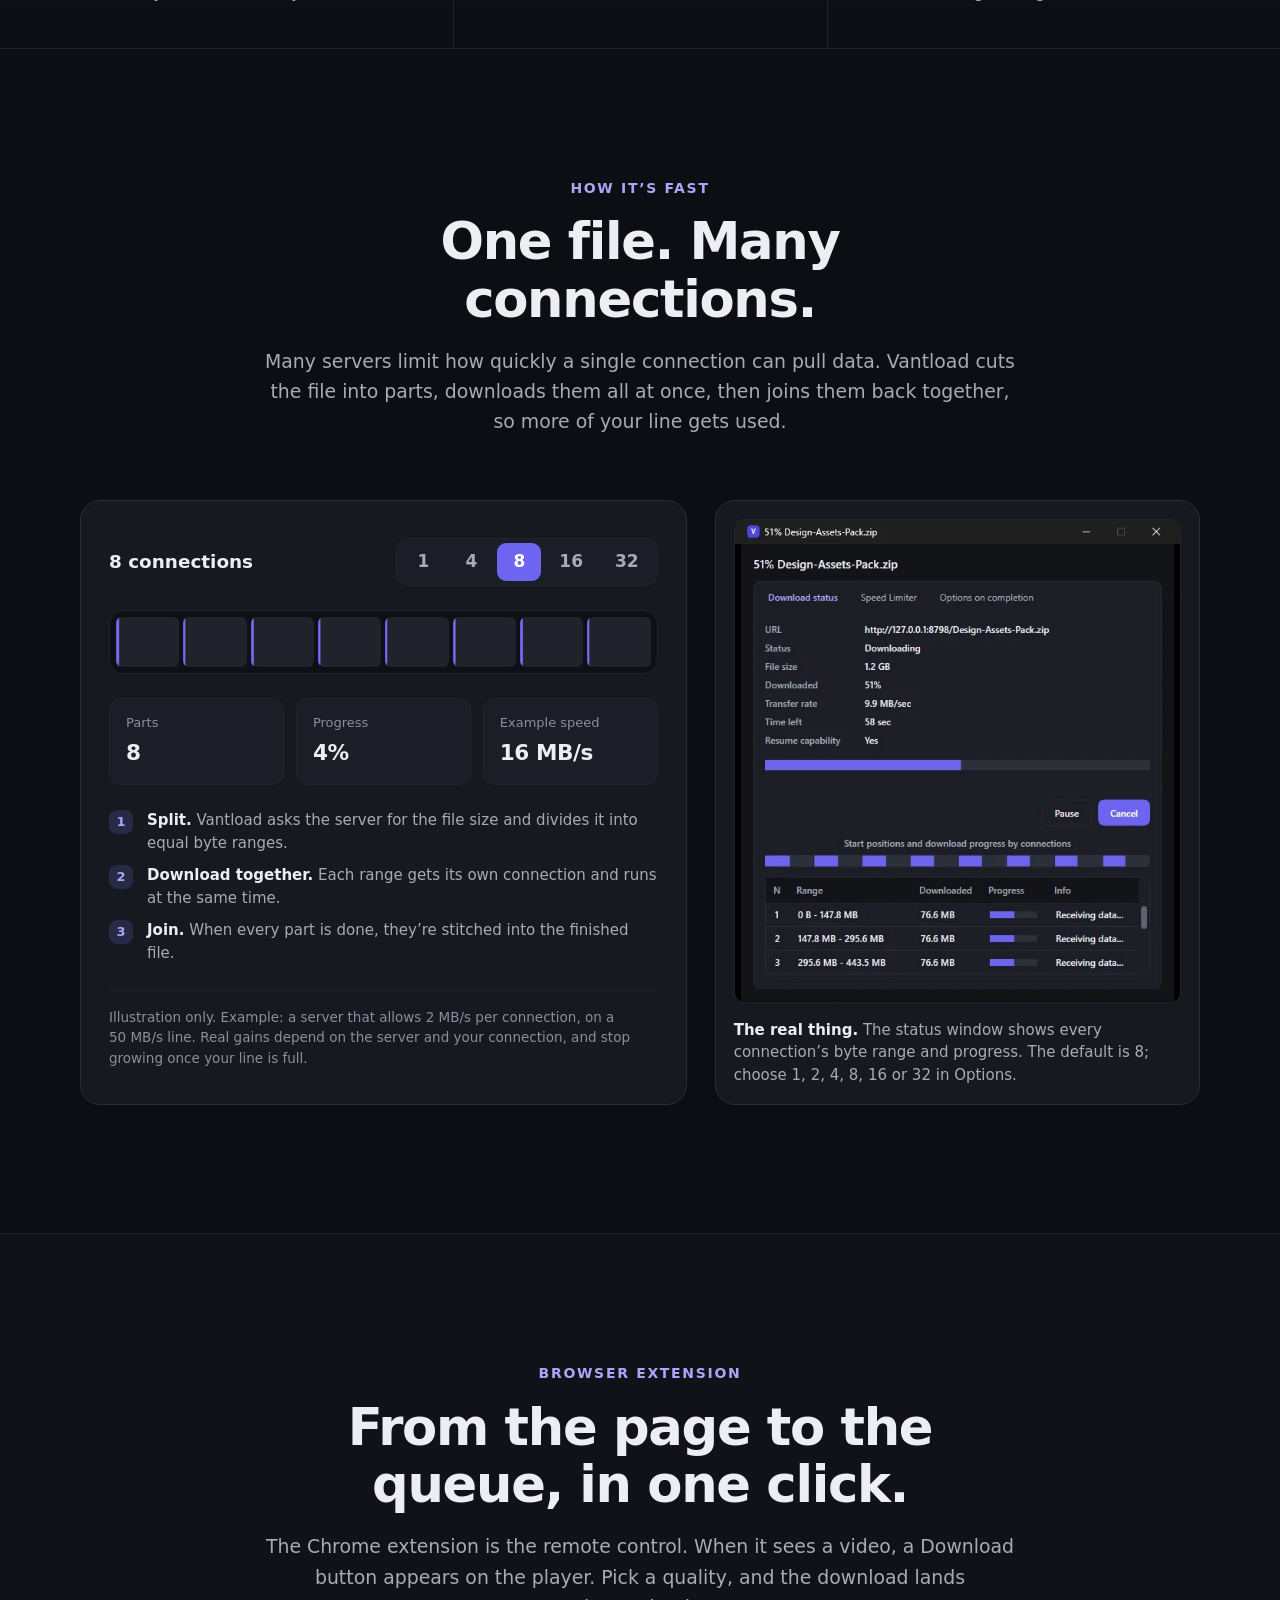
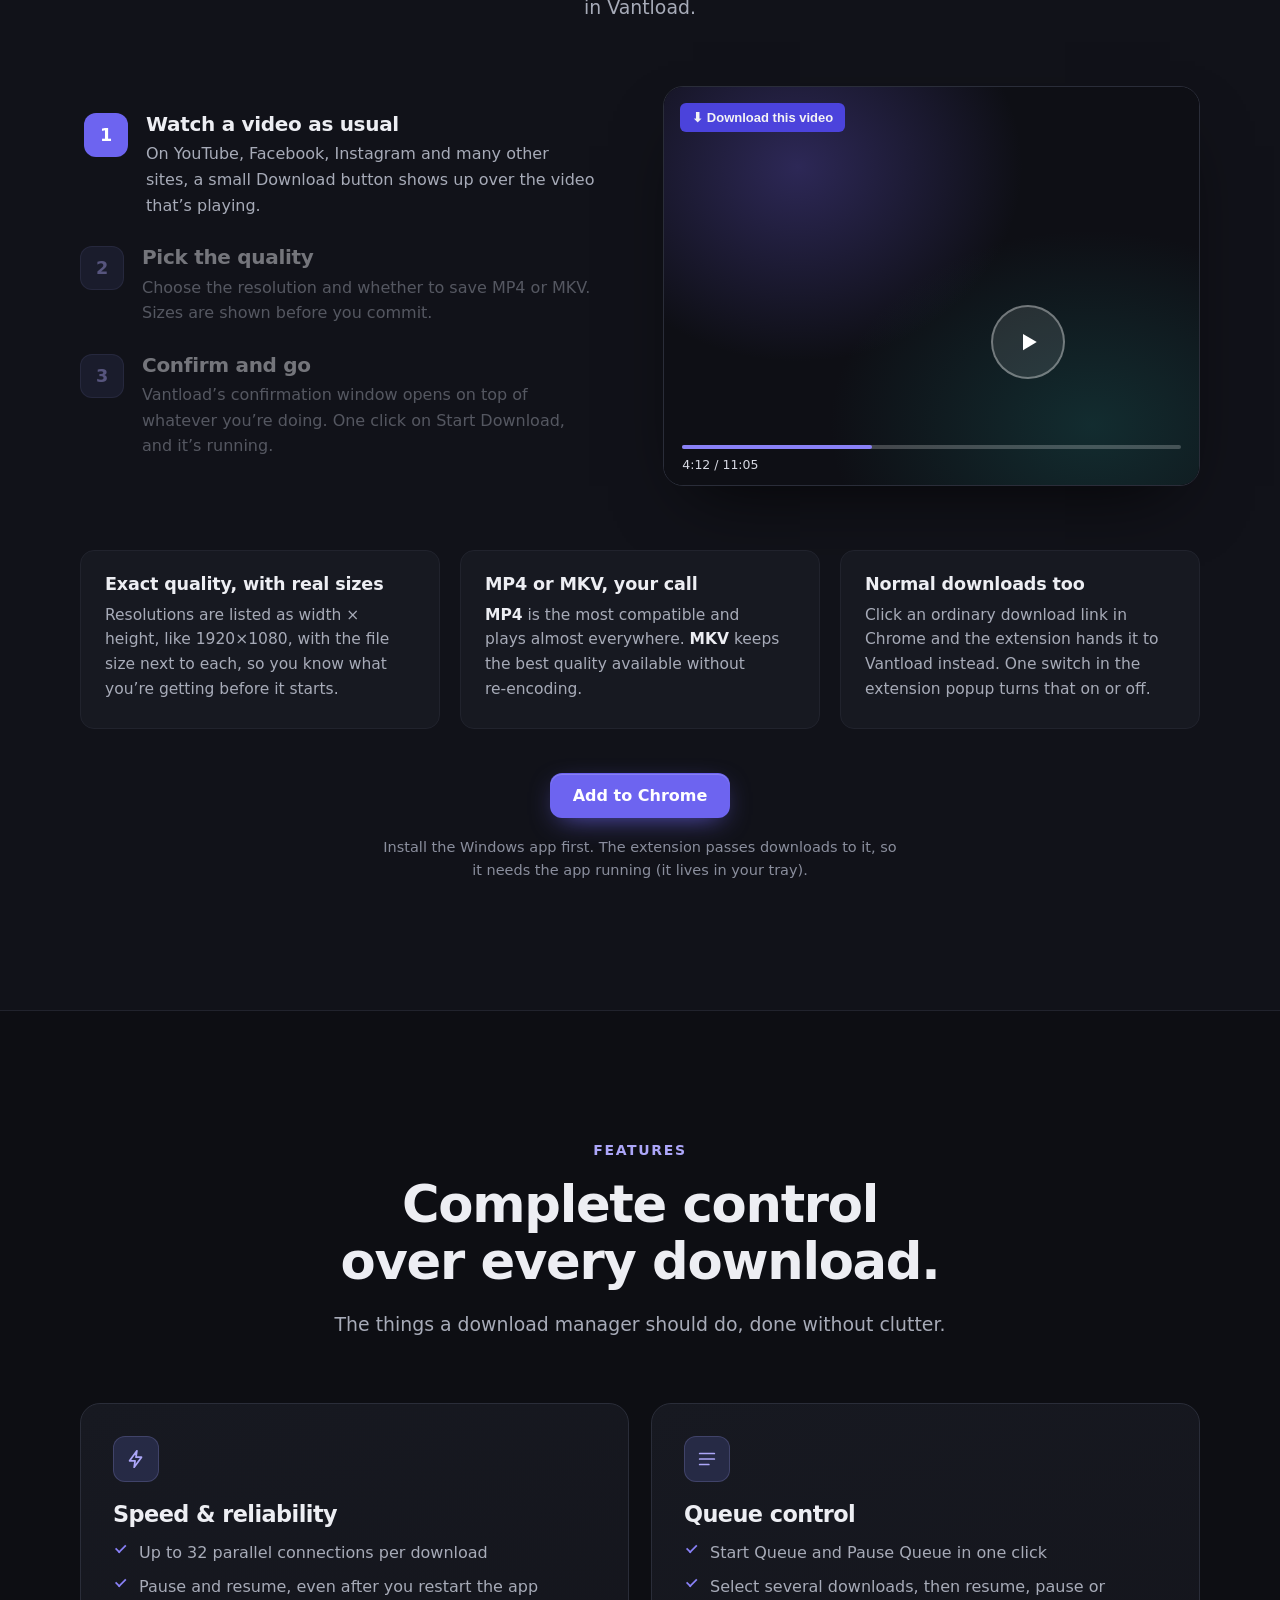
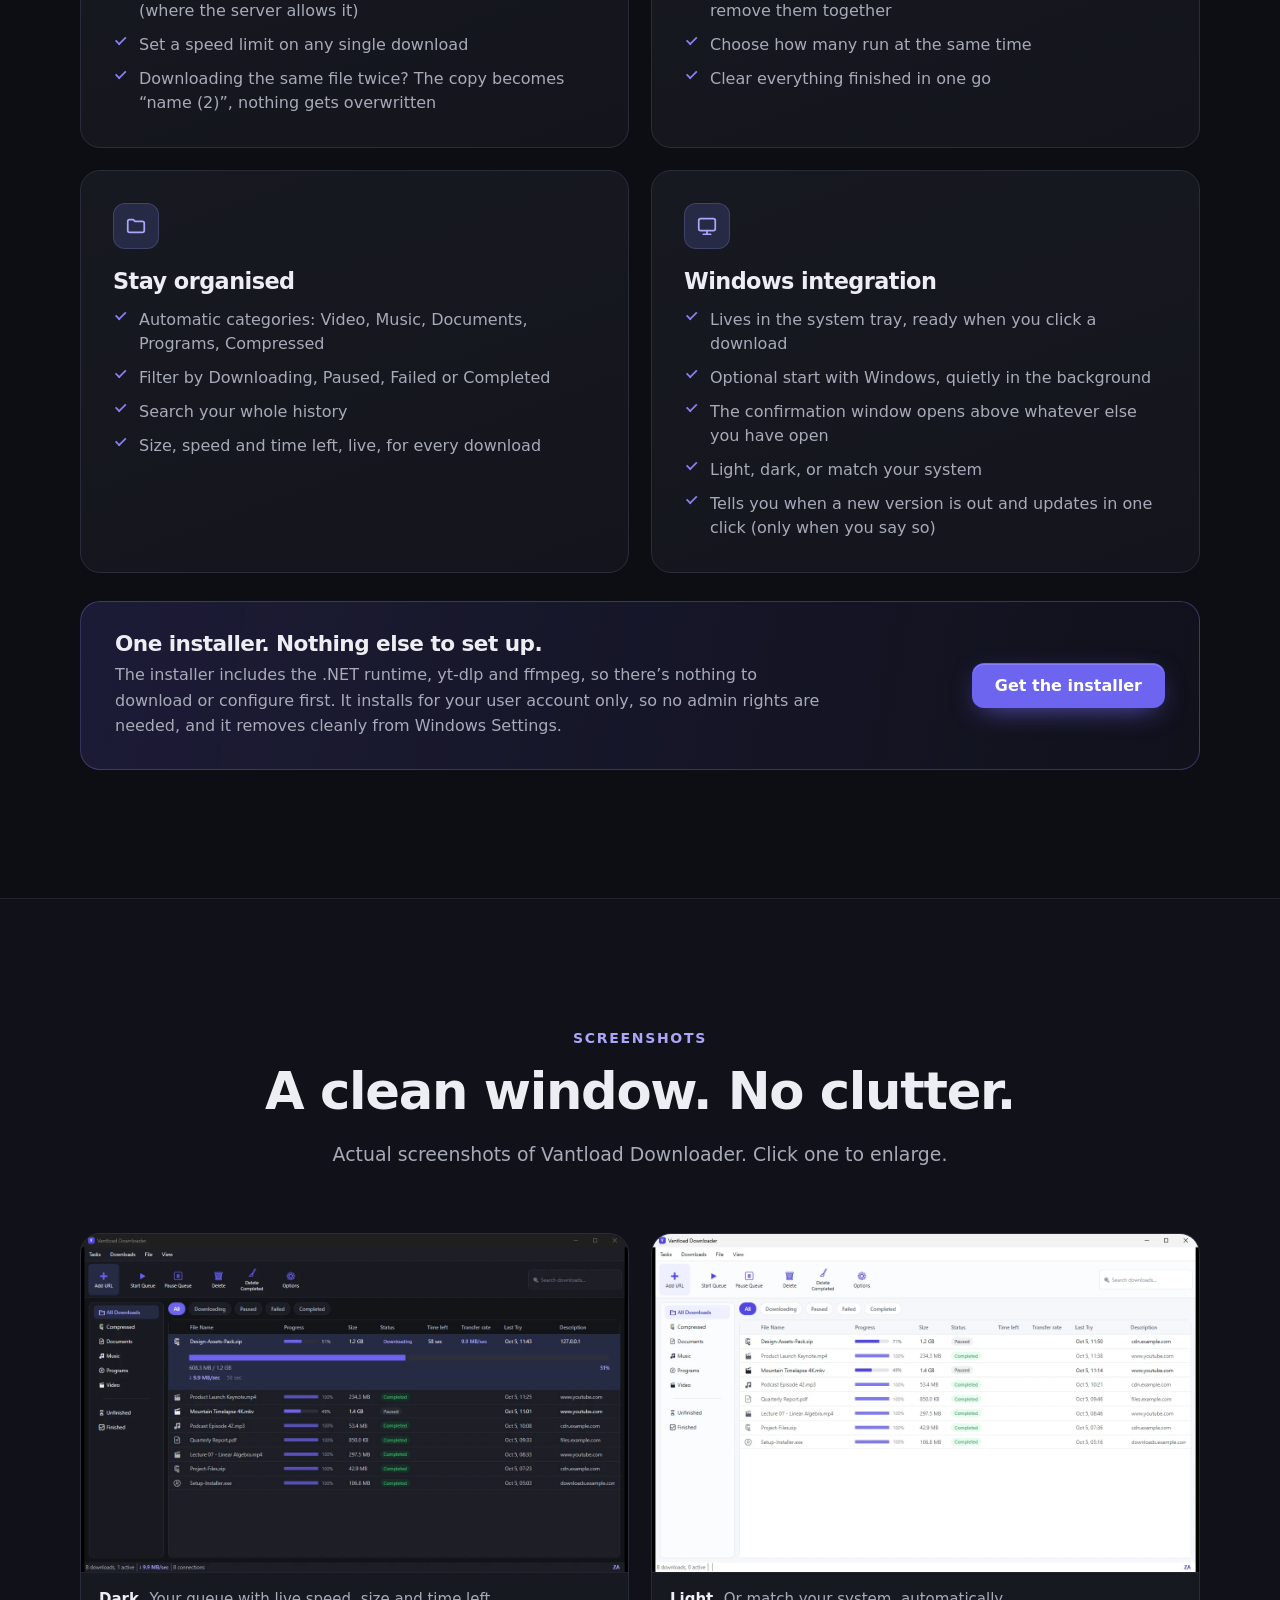
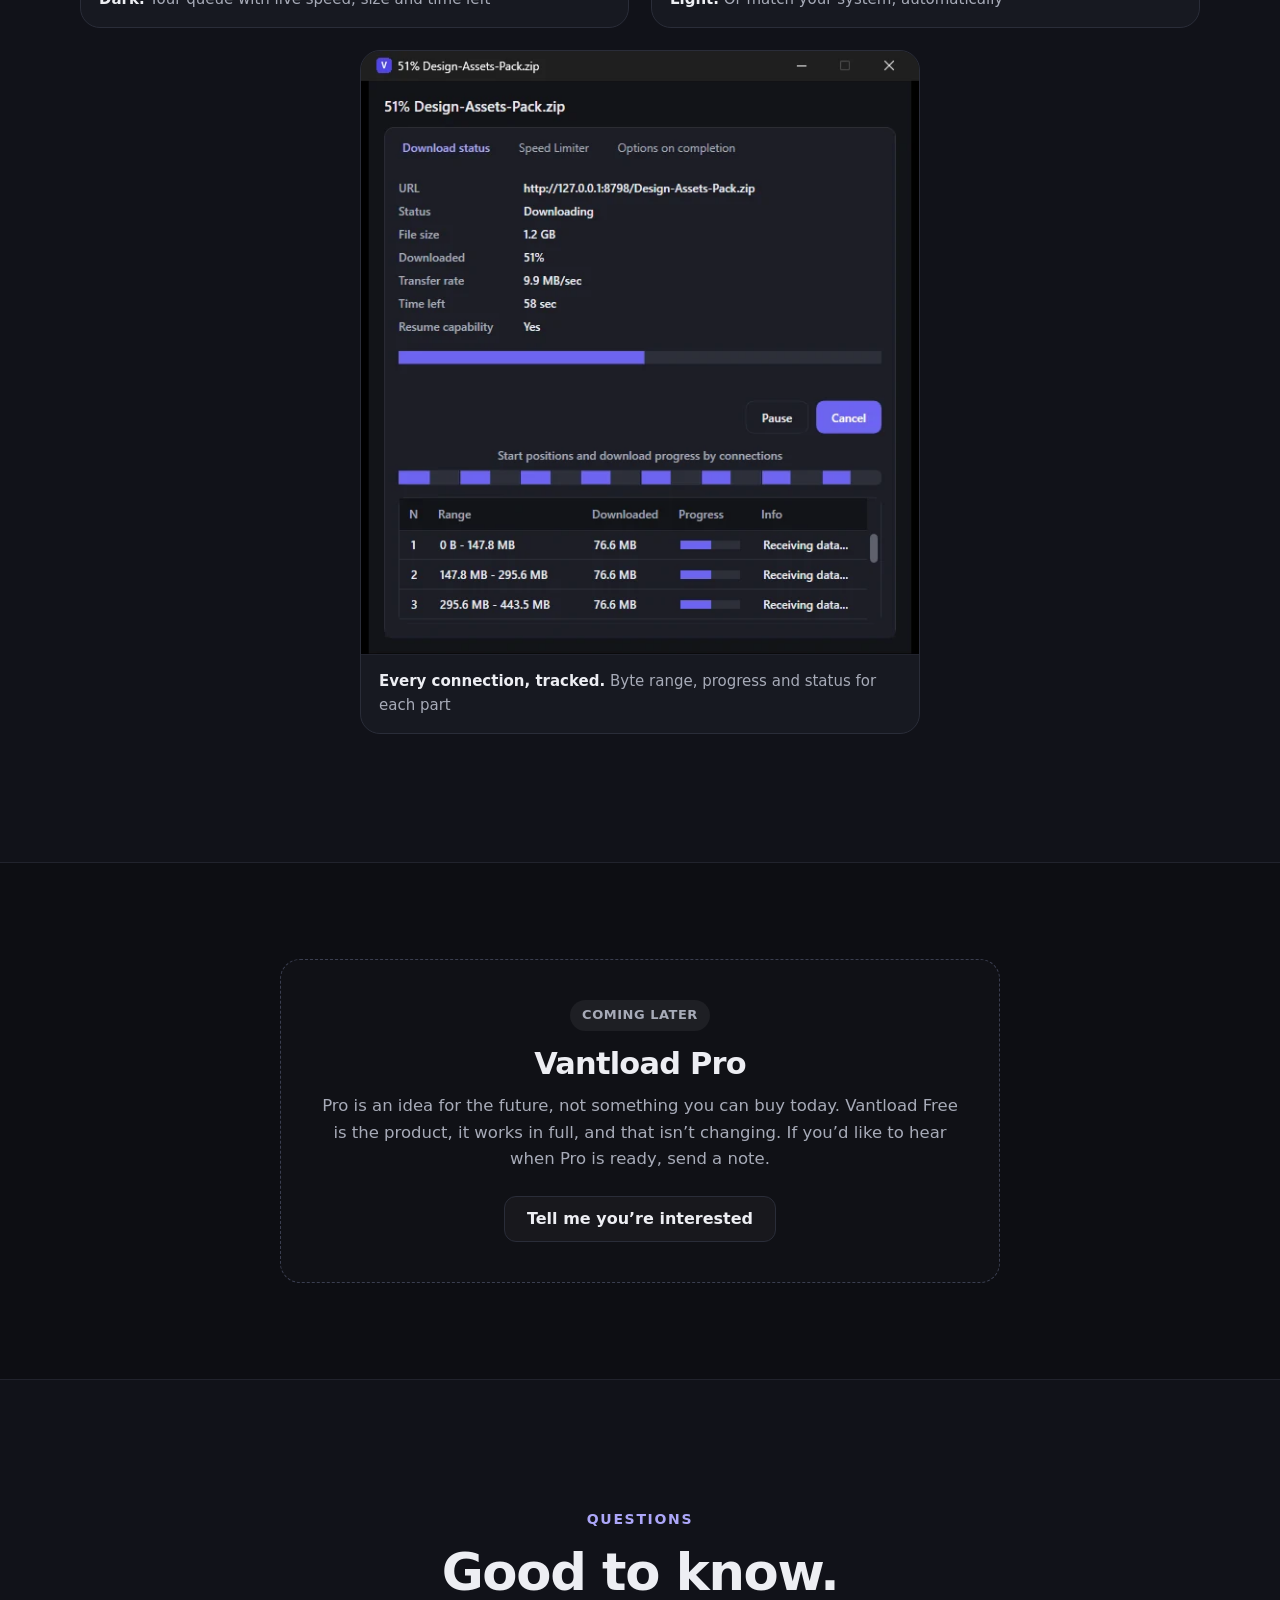
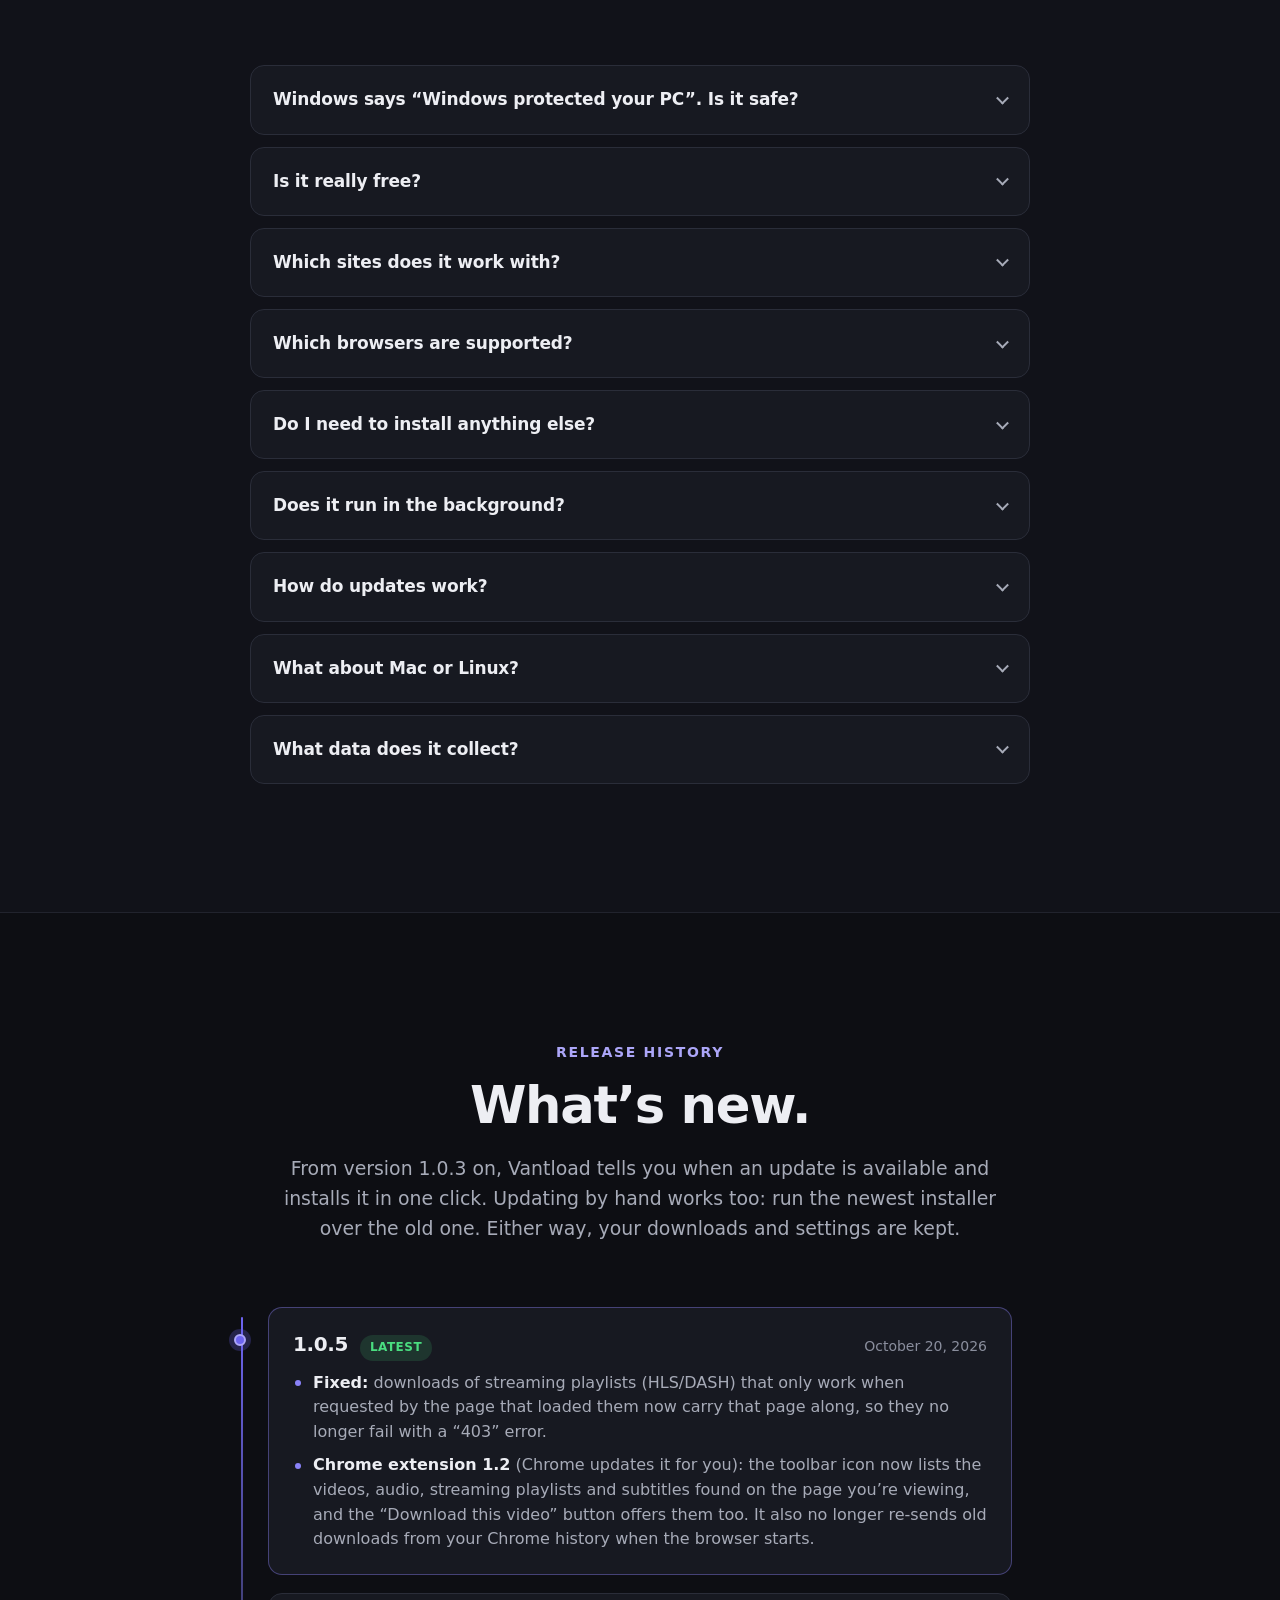
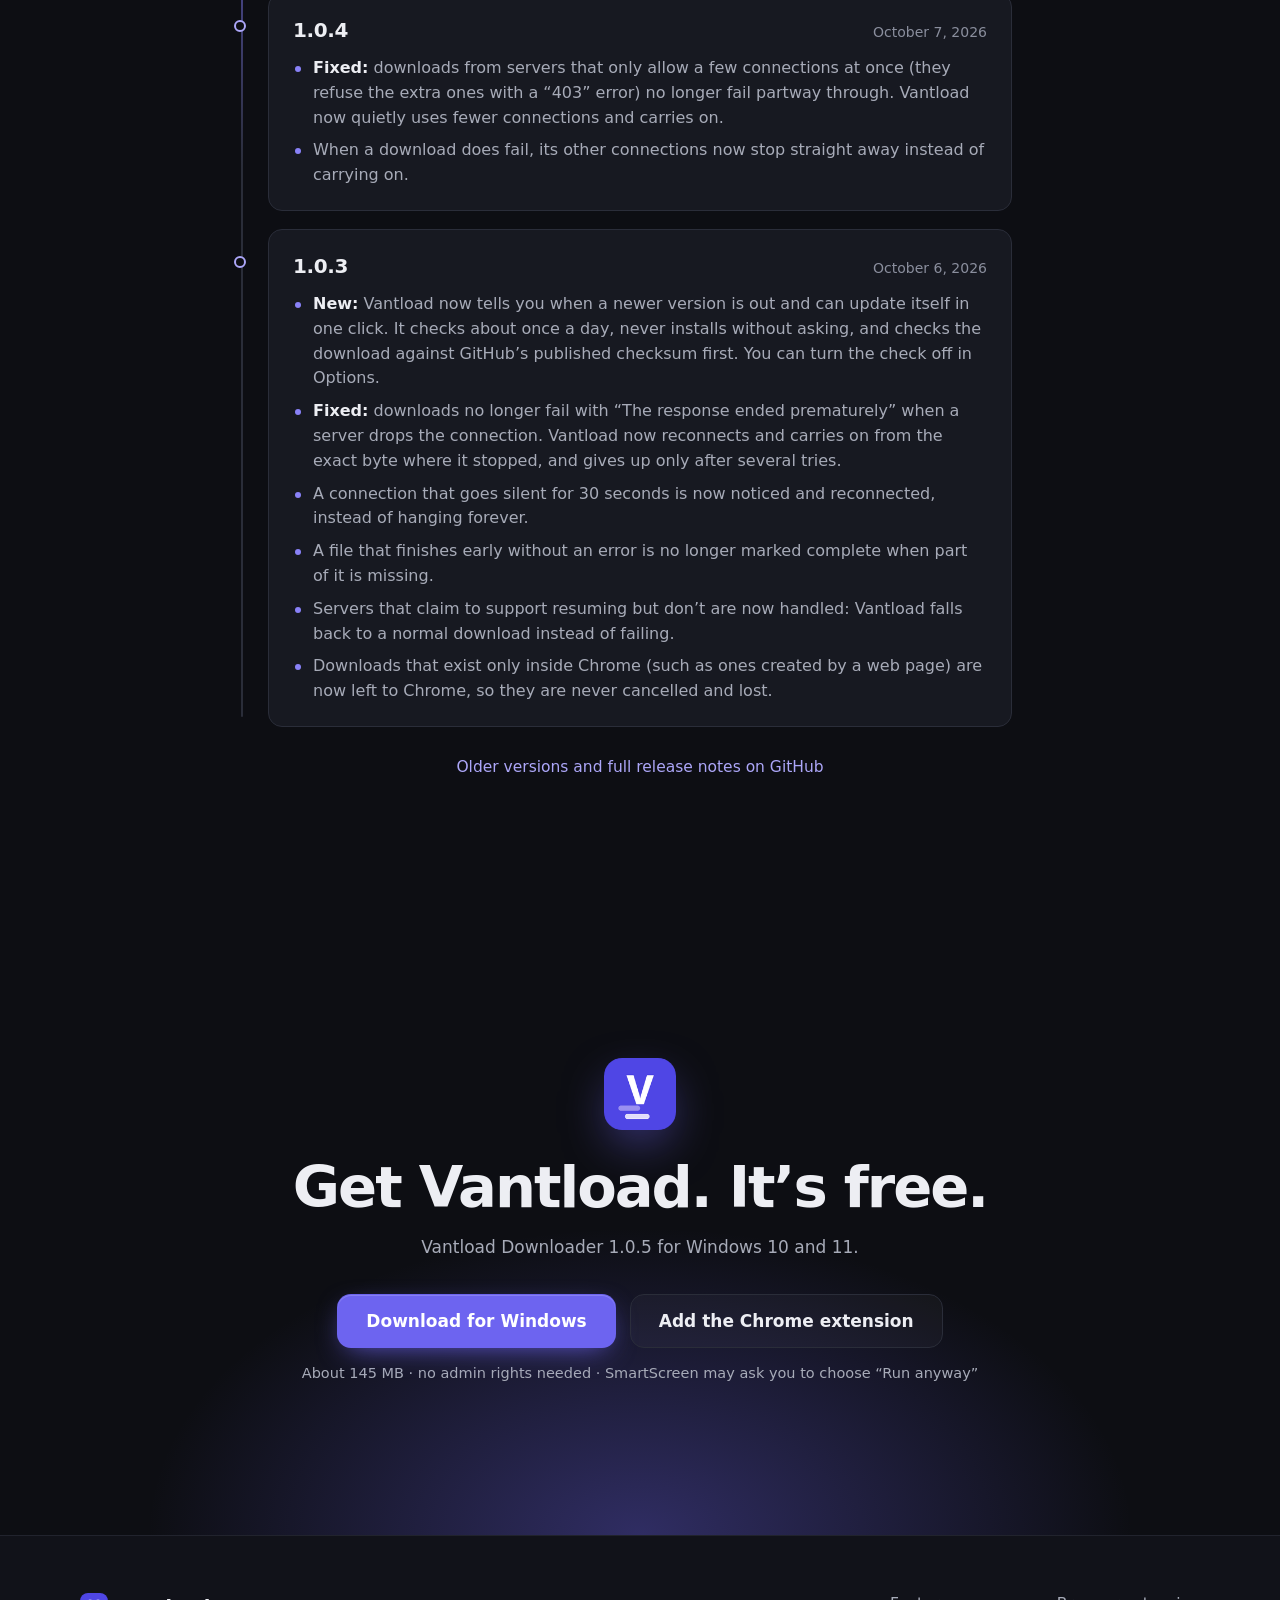
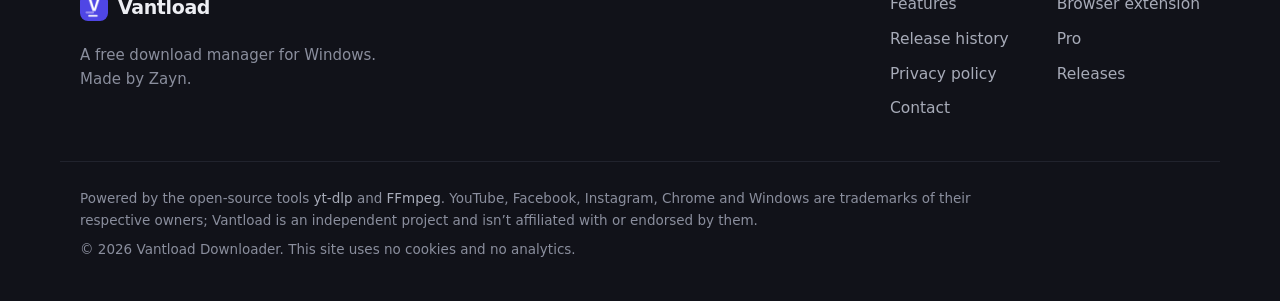
==== commit 2de7087f: "Release notes: Chrome extension 1.2 Co-Authored-By: Claude Sonnet 5.5 <noreply@anthropic.com>" ====
--- a/index.html
+++ b/index.html
@@ -427,6 +427,7 @@
         <div class="rel-head"><span class="rel-ver">1.0.5</span><span class="pill pill-latest">Latest</span><time class="rel-date" datetime="2026-10-20">October 20, 2026</time></div>
         <ul>
           <li><strong>Fixed:</strong> downloads of streaming playlists (HLS/DASH) that only work when requested by the page that loaded them now carry that page along, so they no longer fail with a “403” error.</li>
+          <li><strong>Chrome extension 1.2</strong> (Chrome updates it for you): the toolbar icon now lists the videos, audio, streaming playlists and subtitles found on the page you’re viewing, and the “Download this video” button offers them too. It also no longer re-sends old downloads from your Chrome history when the browser starts.</li>
         </ul>
       </li>
       <li class="rel">
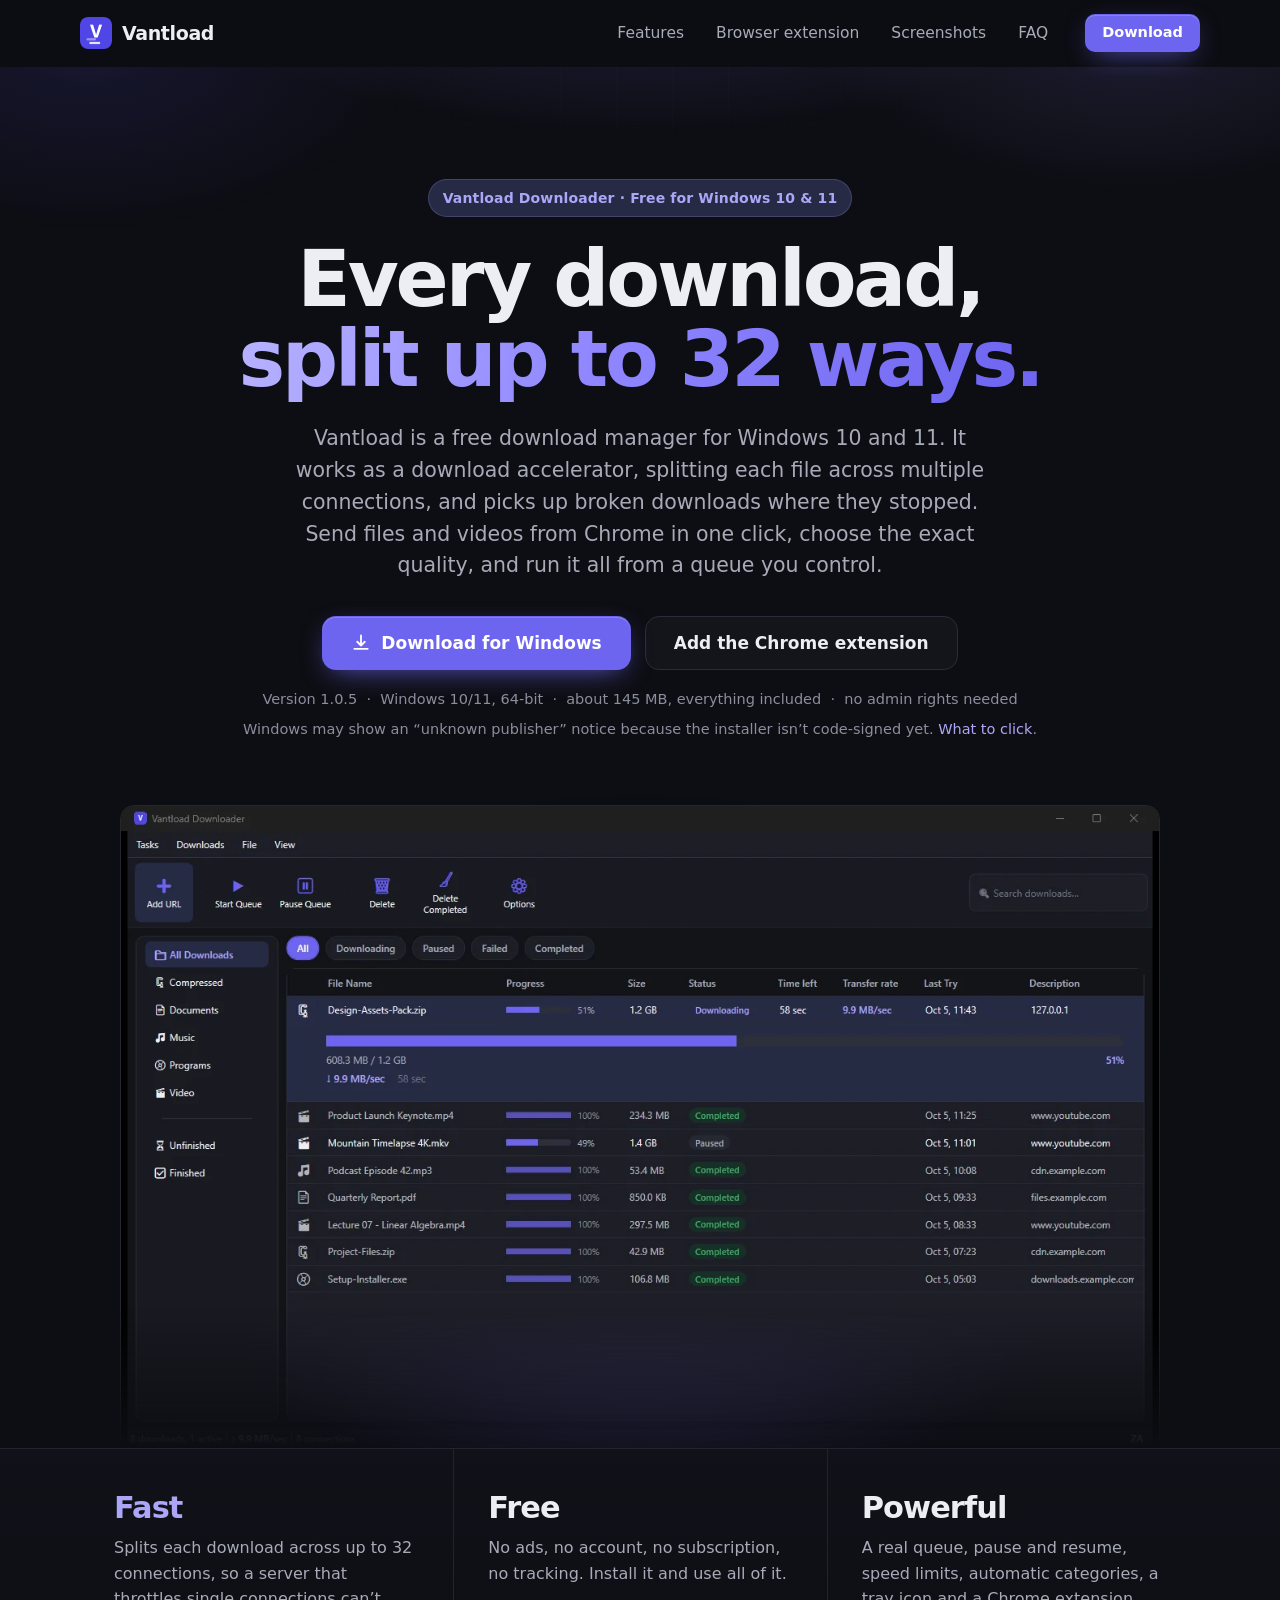
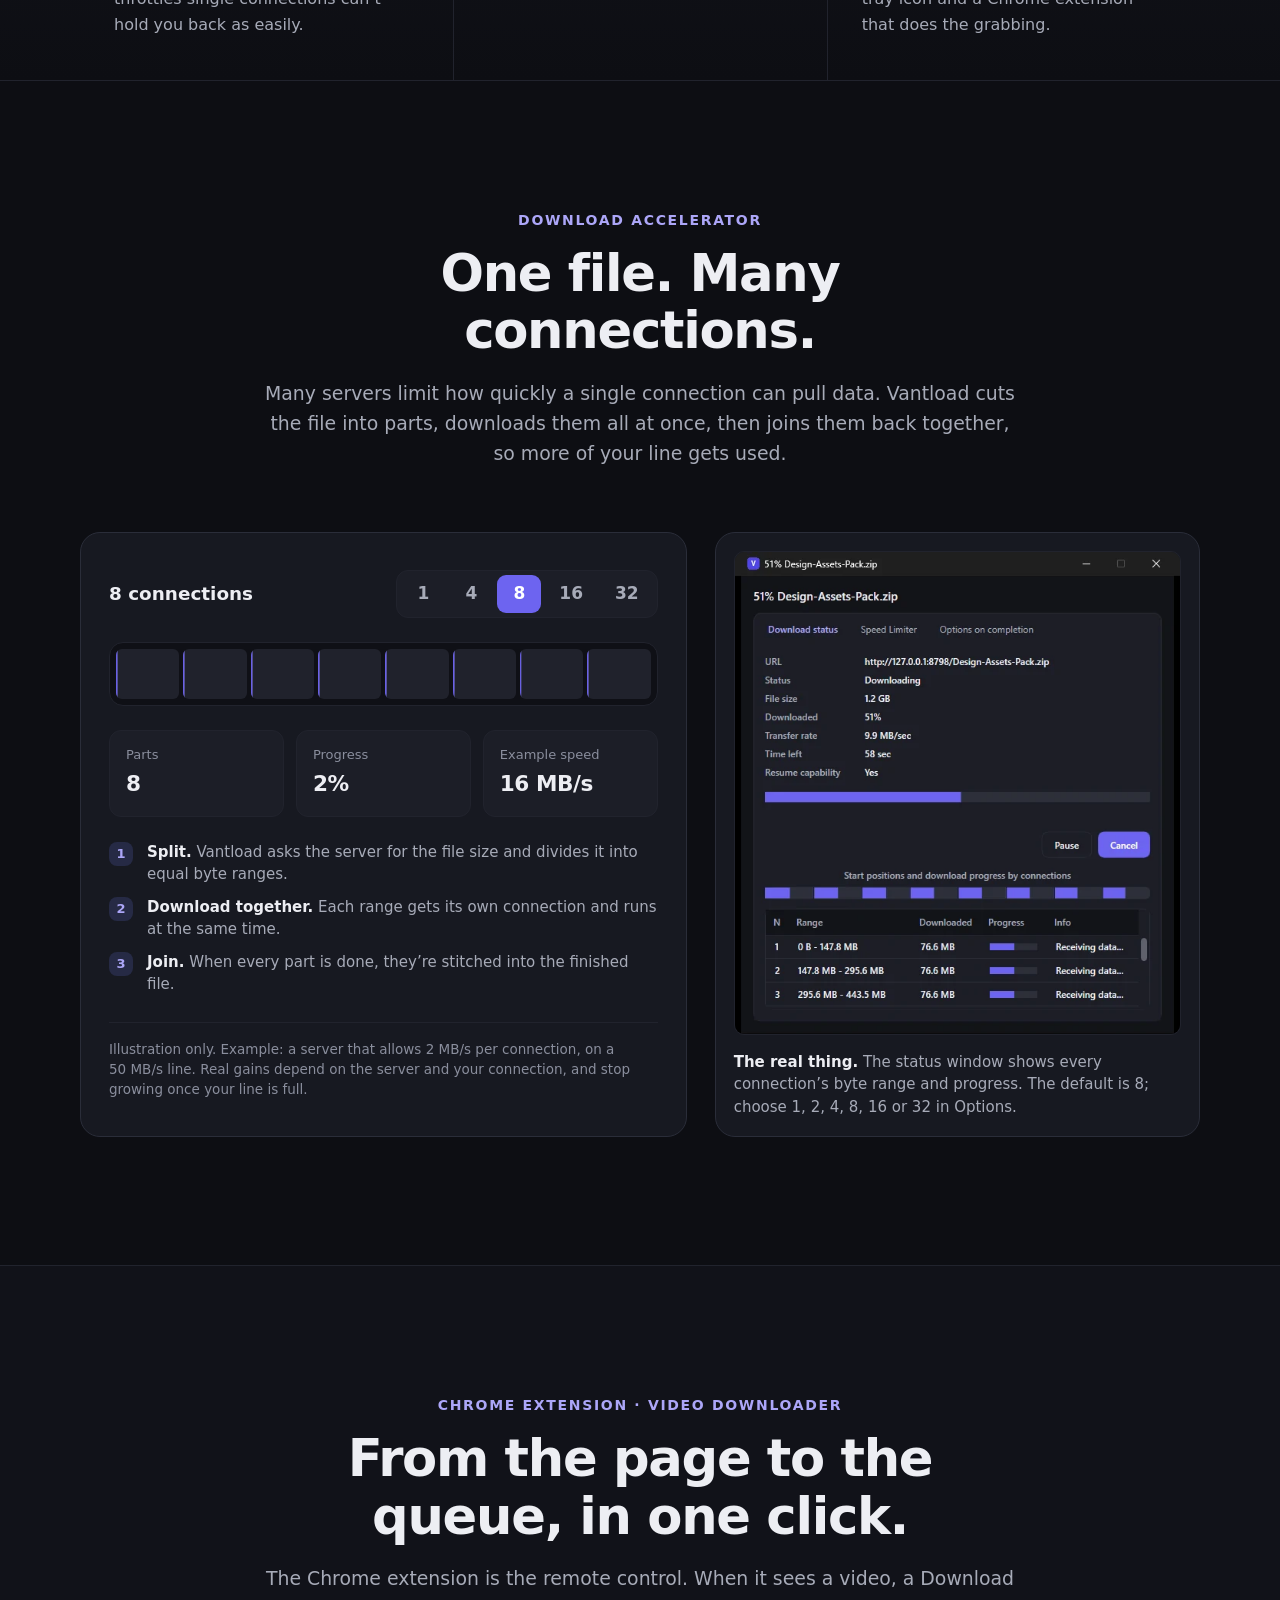
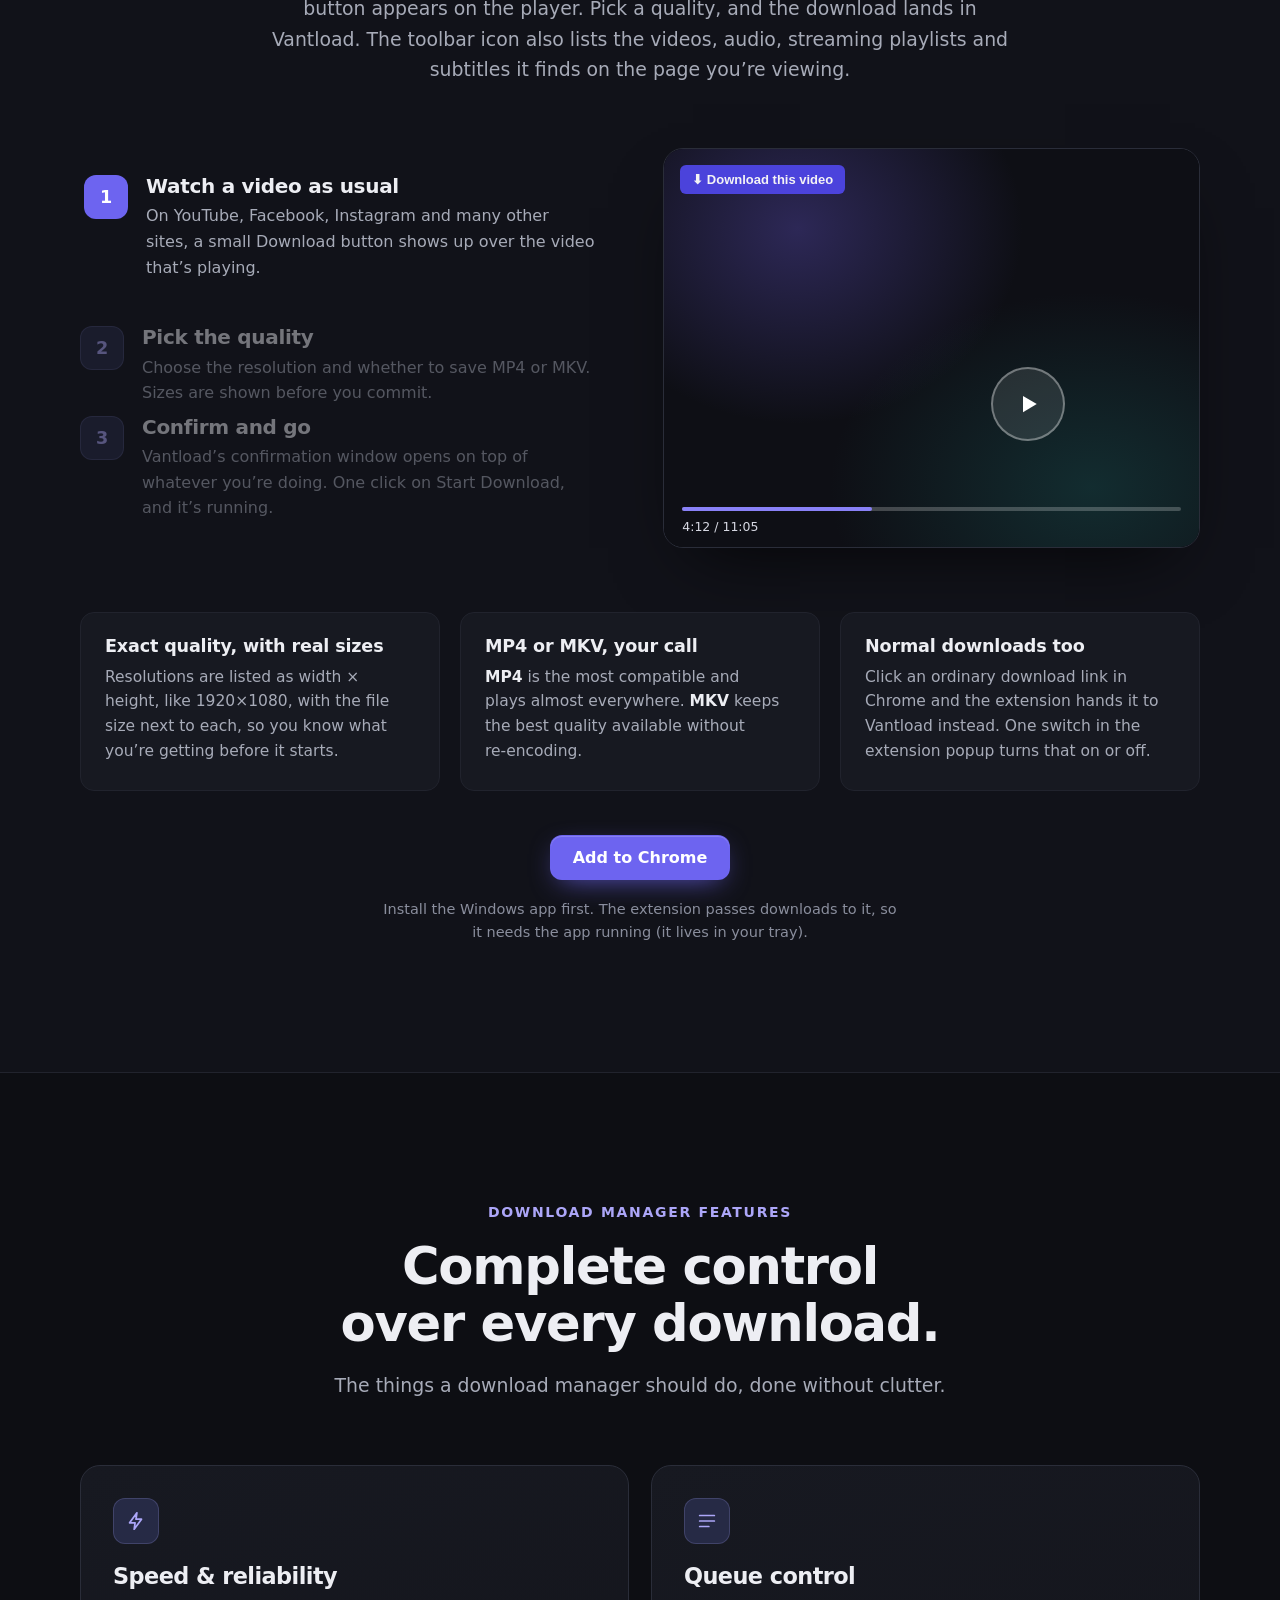
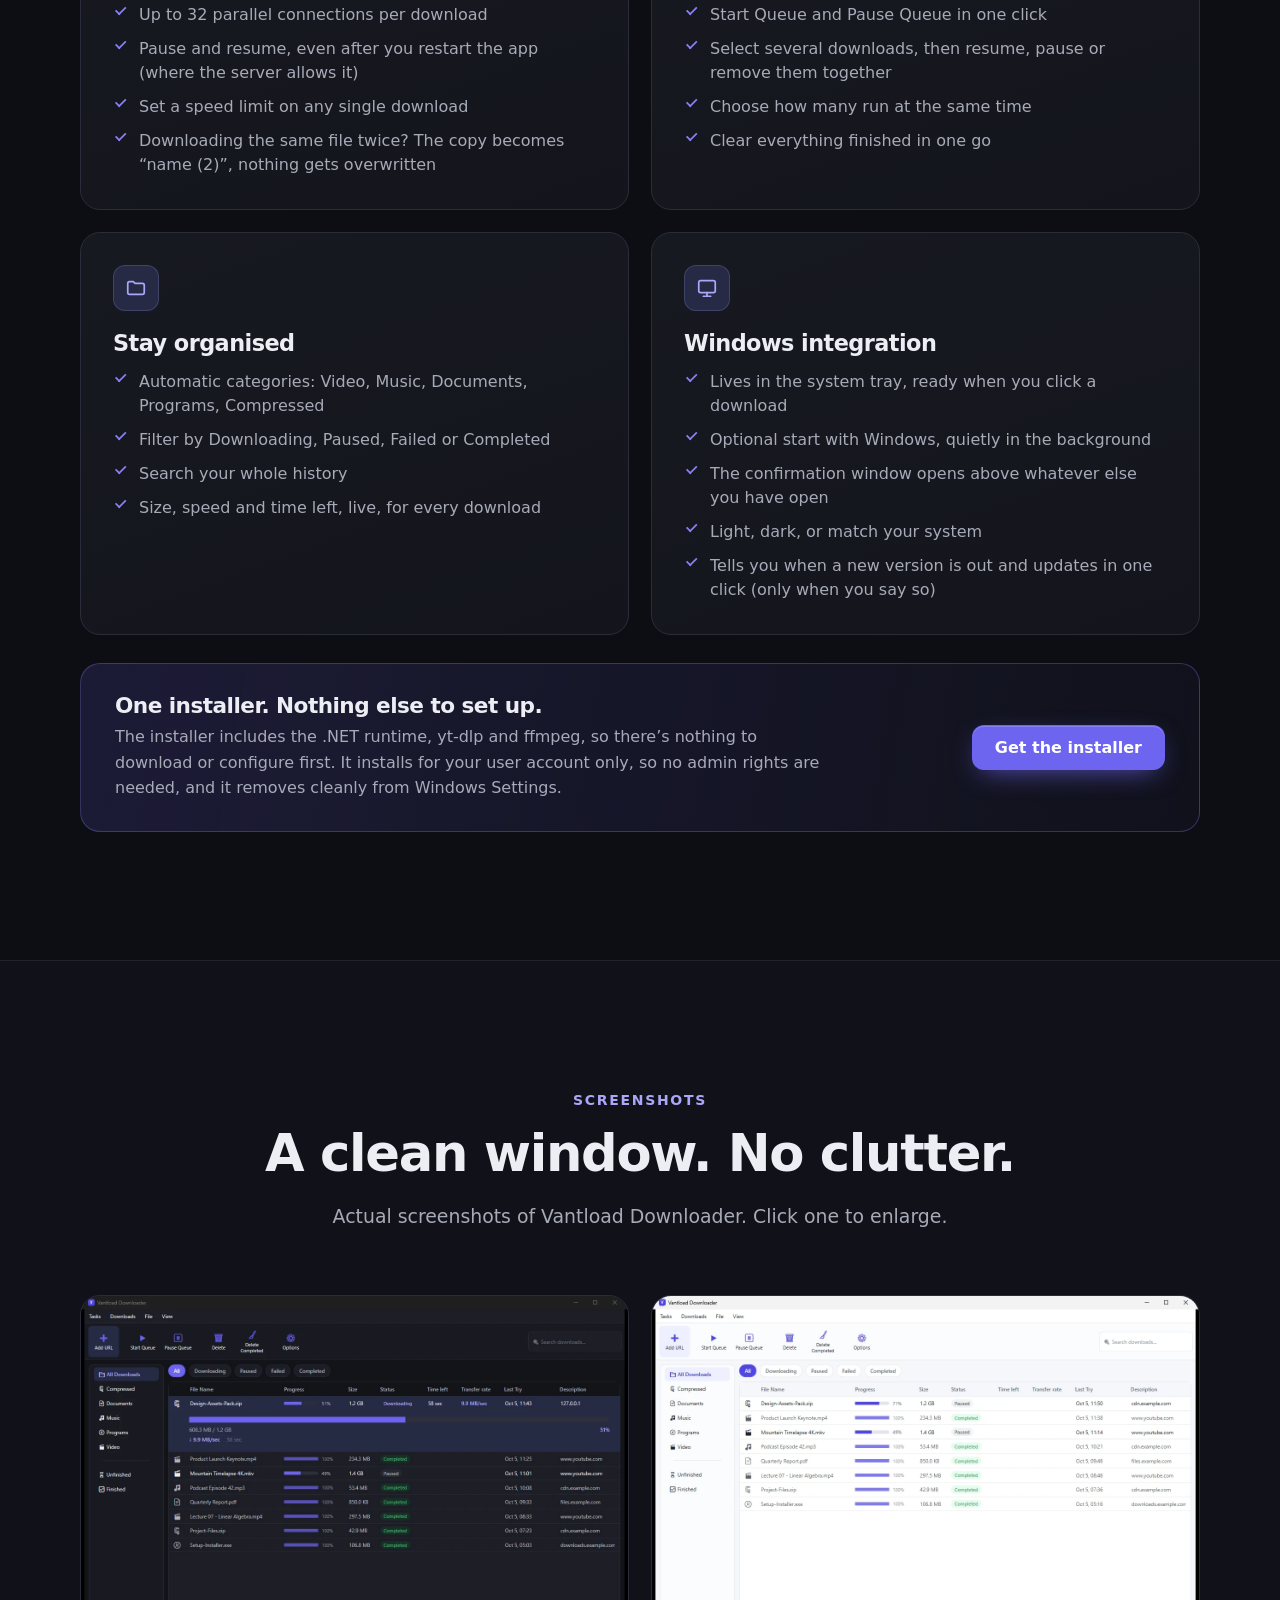
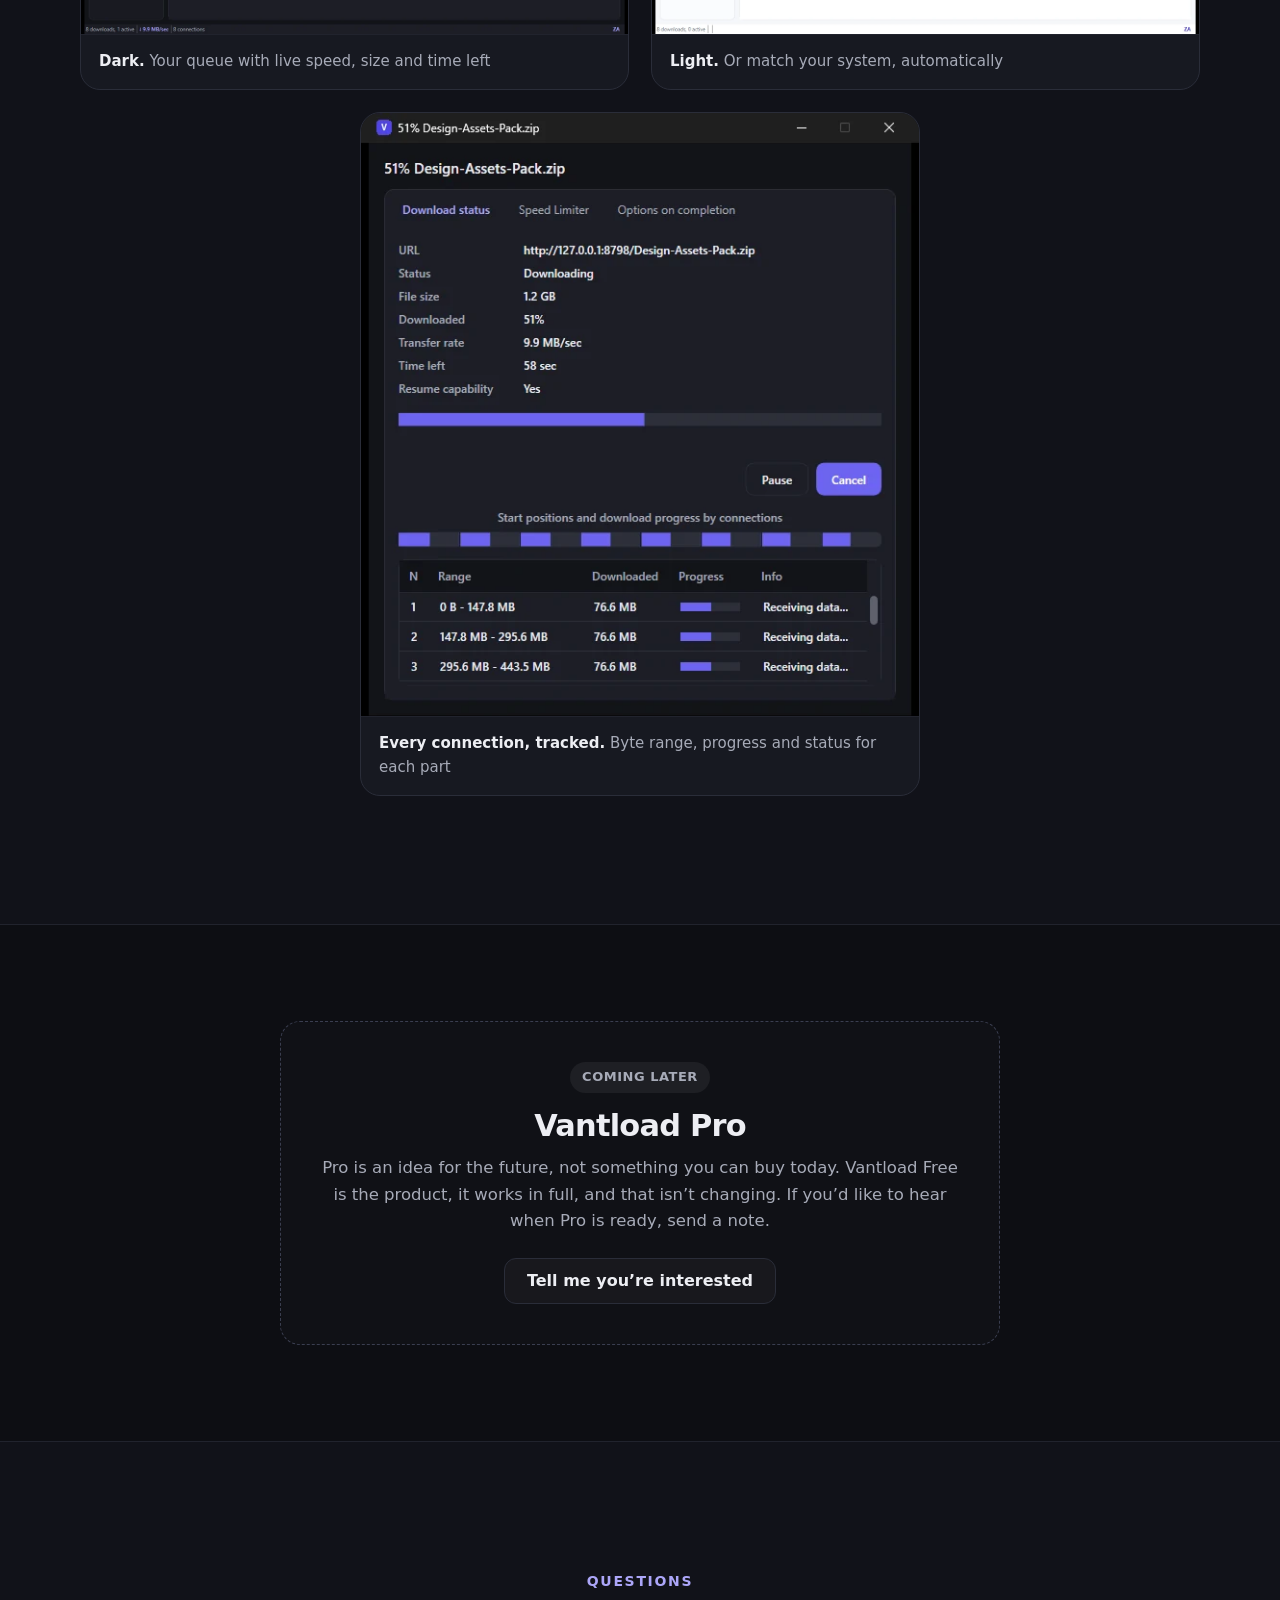
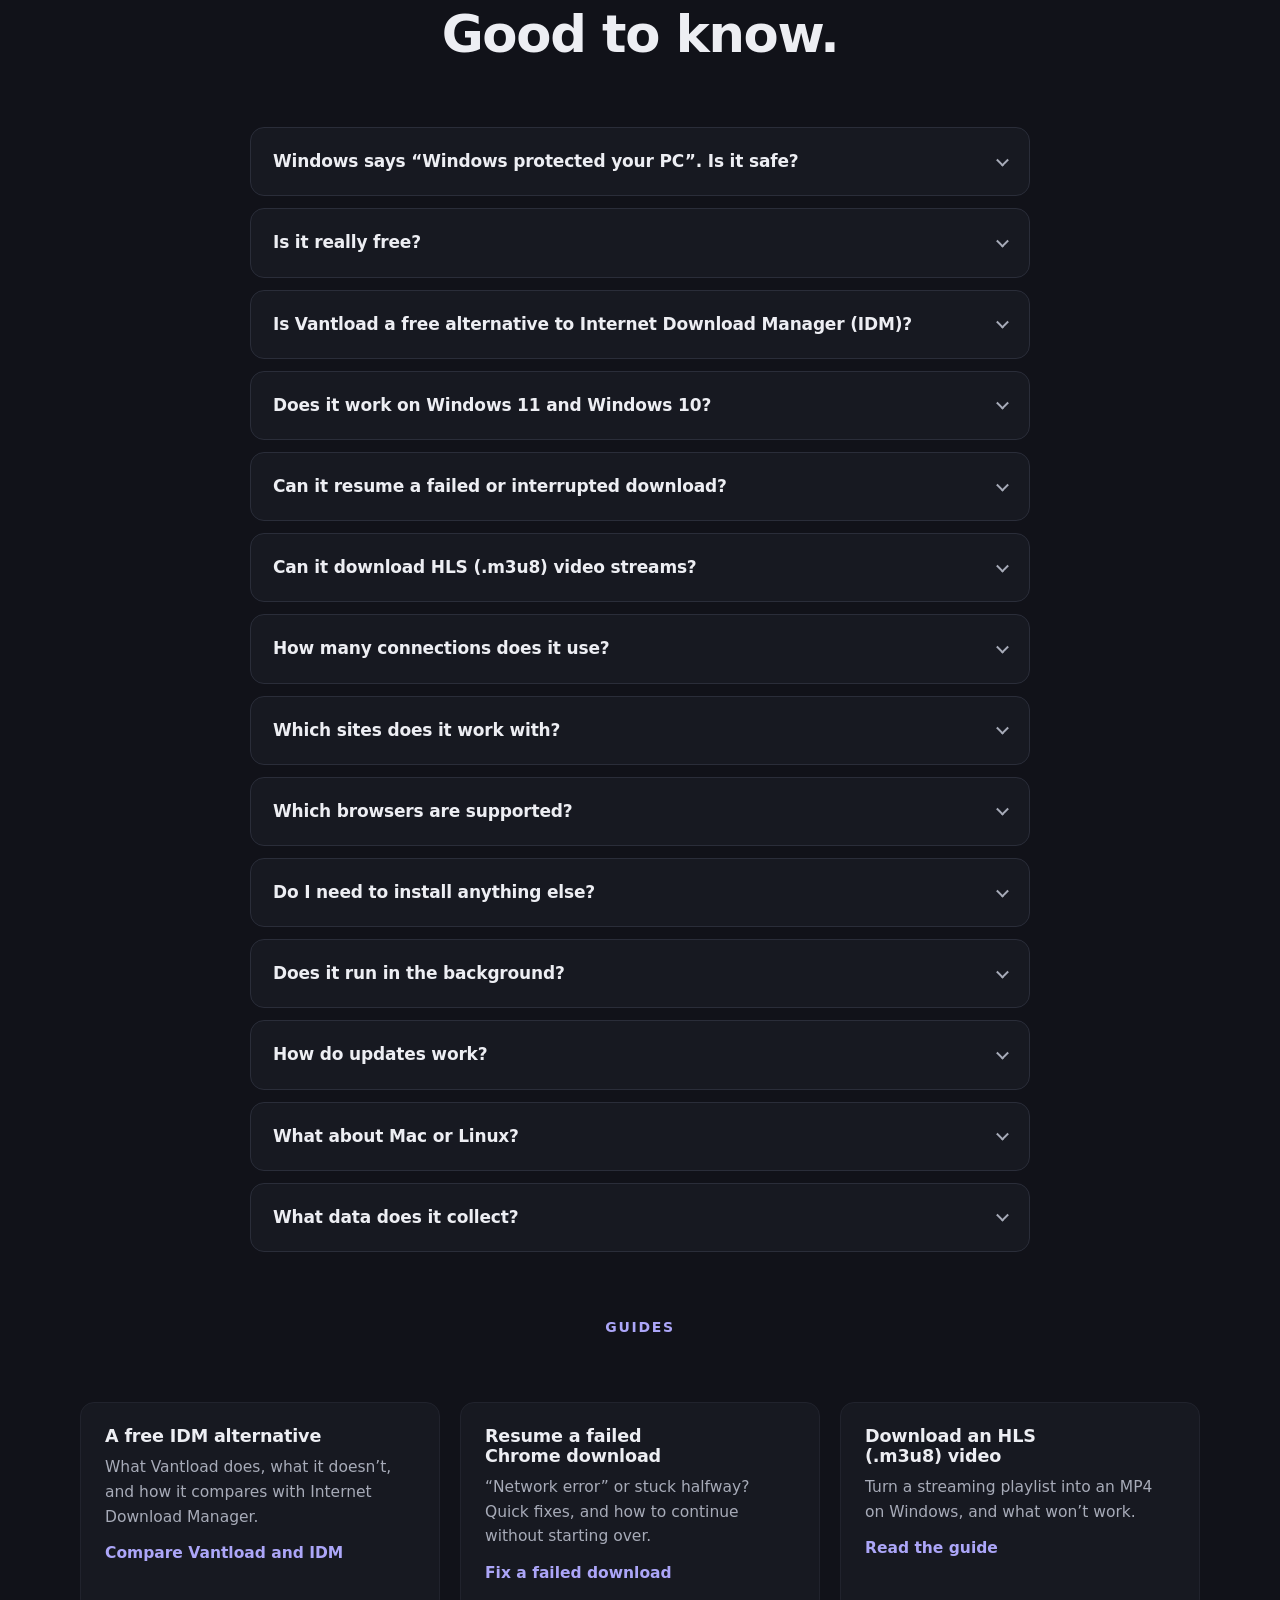
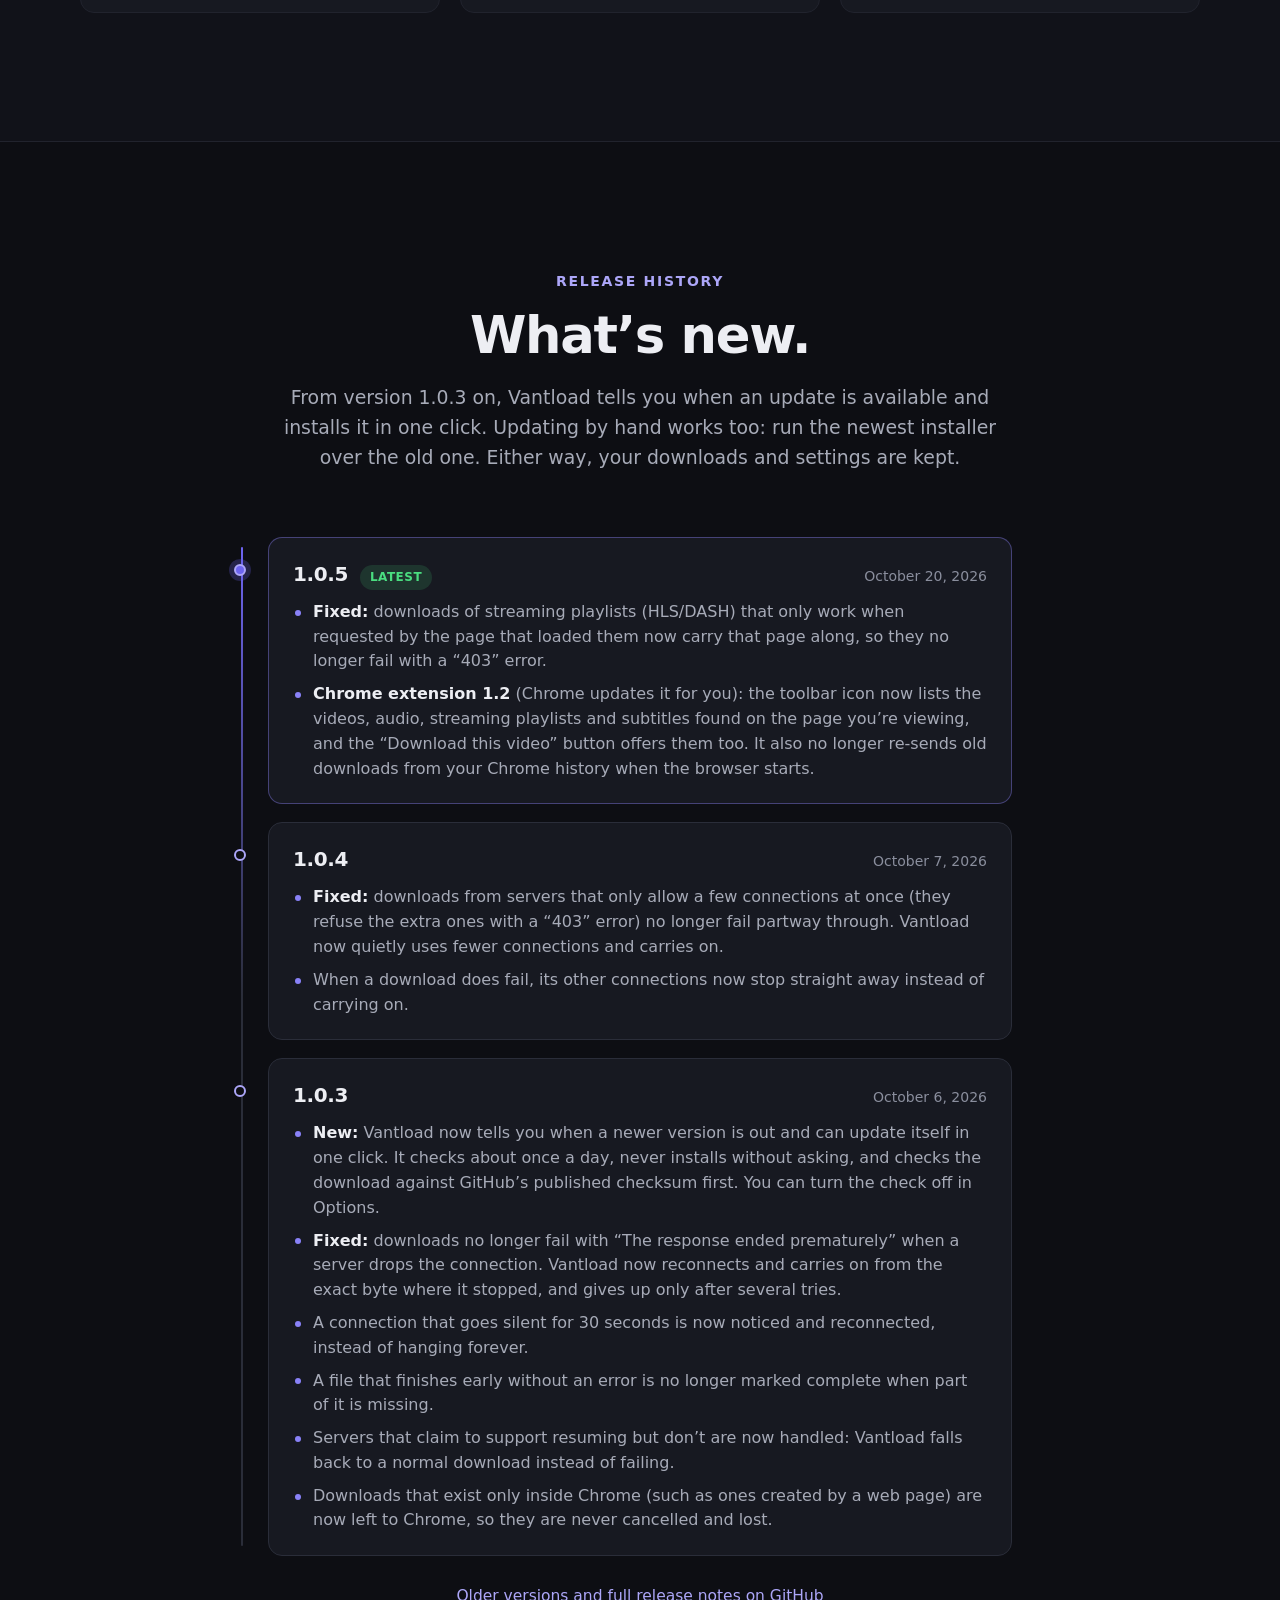
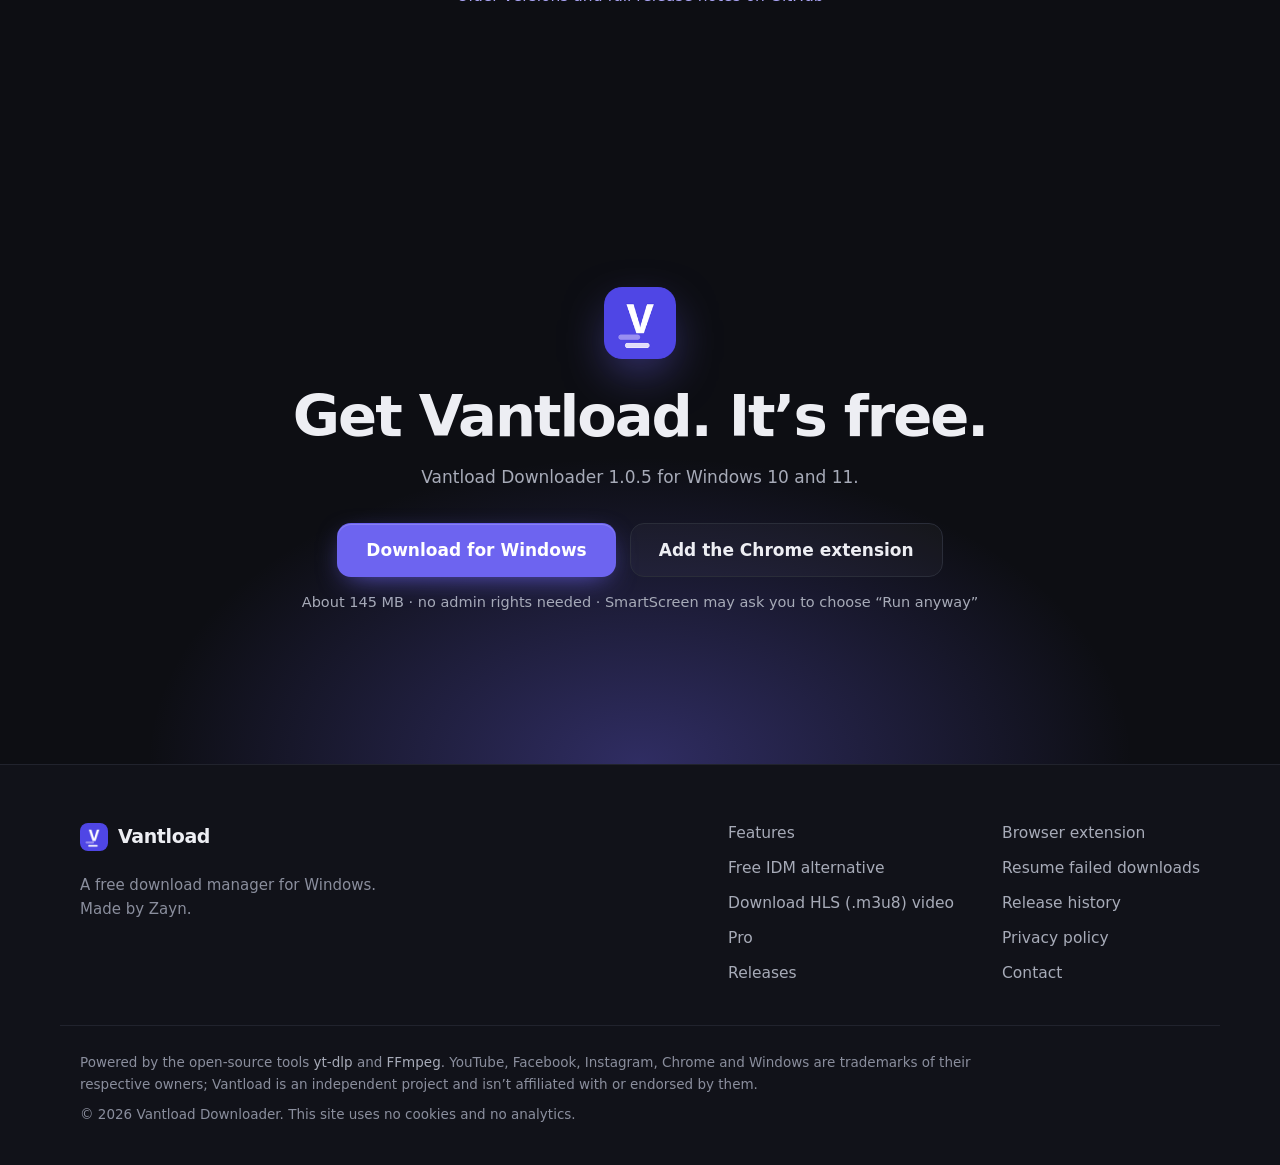
==== commit e0432a83: "SEO: keyword-focused home copy, richer structured data, three guide pages Home: title/description/le" ====
--- a/index.html
+++ b/index.html
@@ -3,8 +3,8 @@
 <head>
 <meta charset="utf-8">
 <meta name="viewport" content="width=device-width, initial-scale=1">
-<title>Vantload Downloader – Free download manager for Windows</title>
-<meta name="description" content="Vantload is a free Windows download manager. Split every file across up to 32 connections, grab videos from Chrome in one click, pick the exact quality (MP4 or MKV), and pause or resume any time.">
+<title>Vantload Downloader – Free Download Manager for Windows 10 &amp; 11</title>
+<meta name="description" content="Free download manager for Windows 10 and 11: up to 32 connections per file, resume broken downloads, and a Chrome video downloader with MP4 or MKV. No ads, no account.">
 <meta name="application-name" content="Vantload Downloader">
 <meta name="theme-color" content="#0d0e13">
 <meta name="color-scheme" content="dark">
@@ -12,7 +12,7 @@
 
 <meta property="og:type" content="website">
 <meta property="og:site_name" content="Vantload Downloader">
-<meta property="og:title" content="Vantload Downloader – Free download manager for Windows">
+<meta property="og:title" content="Vantload Downloader – Free Download Manager for Windows 10 &amp; 11">
 <meta property="og:description" content="Every download, split up to 32 ways. Free, with a one-click Chrome extension, MP4/MKV quality picker, queue control and system tray.">
 <meta property="og:url" content="https://vantload.pages.dev/">
 <meta property="og:image" content="https://vantload.pages.dev/assets/img/og-image.png">
@@ -20,7 +20,7 @@
 <meta property="og:image:height" content="630">
 <meta property="og:image:alt" content="Vantload Downloader showing a download split across eight connections">
 <meta name="twitter:card" content="summary_large_image">
-<meta name="twitter:title" content="Vantload Downloader – Free download manager for Windows">
+<meta name="twitter:title" content="Vantload Downloader – Free Download Manager for Windows 10 &amp; 11">
 <meta name="twitter:description" content="Every download, split up to 32 ways. Free, with a one-click Chrome extension.">
 <meta name="twitter:image" content="https://vantload.pages.dev/assets/img/og-image.png">
 
@@ -49,10 +49,30 @@
   "name": "Vantload Downloader",
   "operatingSystem": "Windows 10, Windows 11",
   "applicationCategory": "UtilitiesApplication",
-  "description": "A free download manager for Windows that splits downloads across up to 32 connections, with a Chrome extension for one-click video downloads.",
+  "applicationSubCategory": "Download manager",
+  "description": "A free download manager for Windows 10 and 11 that splits downloads across up to 32 connections, resumes broken downloads, and has a Chrome extension for one-click video downloads.",
+  "url": "https://vantload.pages.dev/",
+  "downloadUrl": "https://github.com/zainasghar-fs/Vantload/releases/latest/download/VantloadDownloaderSetup.exe",
+  "softwareRequirements": "Windows 10 or 11, 64-bit",
+  "isAccessibleForFree": true,
+  "inLanguage": "en",
+  "featureList": [
+    "Up to 32 connections per download",
+    "Resume broken and interrupted downloads, reconnecting automatically",
+    "Download queue with pause, resume and speed limit",
+    "Chrome extension with a Download button on web videos",
+    "Quality picker with MP4 or MKV output",
+    "Lists videos, audio, streaming playlists (HLS, DASH) and subtitles found on the page",
+    "No ads, no account, no tracking"
+  ],
   "offers": { "@type": "Offer", "price": "0", "priceCurrency": "USD" },
   "author": { "@type": "Person", "name": "Zayn" },
-  "image": "https://vantload.pages.dev/assets/img/og-image.png"
+  "image": "https://vantload.pages.dev/assets/img/og-image.png",
+  "screenshot": [
+    "https://vantload.pages.dev/assets/img/app-main.webp",
+    "https://vantload.pages.dev/assets/img/app-light.webp",
+    "https://vantload.pages.dev/assets/img/app-progress.webp"
+  ]
 }
 </script>
 </head>
@@ -85,9 +105,9 @@
 <!-- ───────────── HERO ───────────── -->
 <section class="hero" id="top">
   <div class="wrap hero-inner">
-    <p class="eyebrow">Free for Windows 10 &amp; 11</p>
+    <p class="eyebrow">Vantload Downloader · Free for Windows 10 &amp; 11</p>
     <h1>Every download,<br><span class="grad">split up to 32 ways.</span></h1>
-    <p class="lede">Vantload is a free download manager for Windows. Send files and videos from Chrome in one click, choose the exact quality, and let every download run across multiple connections, all from a queue you control.</p>
+    <p class="lede">Vantload is a free download manager for Windows 10 and 11. It works as a download accelerator, splitting each file across multiple connections, and picks up broken downloads where they stopped. Send files and videos from Chrome in one click, choose the exact quality, and run it all from a queue you control.</p>
 
     <div class="cta-row">
       <a class="btn btn-lg btn-primary" href="https://github.com/zainasghar-fs/Vantload/releases/latest/download/VantloadDownloaderSetup.exe" data-cfg="DOWNLOAD_URL" id="download-hero">
@@ -100,7 +120,7 @@
     <p class="fine fine-note">Windows may show an “unknown publisher” notice because the installer isn’t code-signed yet. <a href="#faq-smartscreen">What to click</a>.</p>
 
     <figure class="hero-shot">
-      <img src="assets/img/app-main.webp" width="1280" height="792" alt="Vantload Downloader’s main window: a 1.2 GB download running at 9.9 MB/s over eight connections, with finished downloads sorted below." fetchpriority="high" decoding="async">
+      <img src="assets/img/app-main.webp" width="1280" height="792" alt="Vantload Downloader, a free download manager for Windows: a 1.2 GB download running at 9.9 MB/s over eight connections, with finished downloads sorted below." fetchpriority="high" decoding="async">
     </figure>
   </div>
 </section>
@@ -127,7 +147,7 @@
 <section class="section" id="speed">
   <div class="wrap">
     <div class="section-head">
-      <p class="kicker">How it’s fast</p>
+      <p class="kicker">Download accelerator</p>
       <h2>One file. Many connections.</h2>
       <p class="sub">Many servers limit how quickly a single connection can pull data. Vantload cuts the file into parts, downloads them all at once, then joins them back together, so more of your line gets used.</p>
     </div>
@@ -175,9 +195,9 @@
 <section class="section section-alt" id="extension">
   <div class="wrap">
     <div class="section-head">
-      <p class="kicker">Browser extension</p>
+      <p class="kicker">Chrome extension · video downloader</p>
       <h2>From the page to the queue, in one click.</h2>
-      <p class="sub">The Chrome extension is the remote control. When it sees a video, a Download button appears on the player. Pick a quality, and the download lands in Vantload.</p>
+      <p class="sub">The Chrome extension is the remote control. When it sees a video, a Download button appears on the player. Pick a quality, and the download lands in Vantload. The toolbar icon also lists the videos, audio, streaming playlists and subtitles it finds on the page you’re viewing.</p>
     </div>
 
     <div class="ext-grid">
@@ -267,7 +287,7 @@
 <section class="section" id="features">
   <div class="wrap">
     <div class="section-head">
-      <p class="kicker">Features</p>
+      <p class="kicker">Download manager features</p>
       <h2>Complete control over every download.</h2>
       <p class="sub">The things a download manager should do, done without clutter.</p>
     </div>
@@ -379,7 +399,27 @@
       </details>
       <details>
         <summary>Is it really free?</summary>
-        <p>Yes. No ads, no account, no trial and no subscription. Nothing on this page is for sale.</p>
+        <p>Yes. No ads, no account, no trial, no licence key and no subscription. Nothing on this page is for sale.</p>
+      </details>
+      <details id="faq-idm">
+        <summary>Is Vantload a free alternative to Internet Download Manager (IDM)?</summary>
+        <p>It covers what most people use IDM for: multi-connection downloads, resuming, a queue, and a Download button on web videos. It’s free for good, with no trial. It doesn’t do everything IDM does: there’s no scheduler or site grabber yet, and the extension is for Chrome only. <a href="/idm-alternative/">Read the side-by-side comparison</a>.</p>
+      </details>
+      <details>
+        <summary>Does it work on Windows 11 and Windows 10?</summary>
+        <p>Yes, on both (64-bit). It installs for your user account, so no admin rights are needed.</p>
+      </details>
+      <details id="faq-resume">
+        <summary>Can it resume a failed or interrupted download?</summary>
+        <p>Yes. If the connection drops, Vantload reconnects by itself and continues from the exact byte where it stopped. You can also pause and resume yourself, even after restarting the app, as long as the server allows resuming. <a href="/resume-failed-chrome-downloads/">Fixing a failed Chrome download</a>.</p>
+      </details>
+      <details id="faq-hls">
+        <summary>Can it download HLS (.m3u8) video streams?</summary>
+        <p>Yes, through the Chrome extension: play the video, open the toolbar icon, and pick the HLS or DASH entry under <strong>Found on this page</strong>. Vantload then downloads the pieces and joins them into an MP4. Encrypted DRM streams can’t be downloaded. <a href="/download-hls-m3u8-video-windows/">Step-by-step guide</a>.</p>
+      </details>
+      <details>
+        <summary>How many connections does it use?</summary>
+        <p>Eight by default. Choose 1, 2, 4, 8, 16 or 32 in Options. Some servers refuse extra connections; when that happens Vantload quietly uses fewer instead of failing the download.</p>
       </details>
       <details>
         <summary>Which sites does it work with?</summary>
@@ -409,6 +449,27 @@
         <summary>What data does it collect?</summary>
         <p>None. There are no accounts, no analytics and no tracking. Vantload talks to the sites you download from, and about once a day it asks GitHub whether a newer version exists (you can switch that off in Options). The full details are in the <a href="https://zainasghar-fs.github.io/vantload-downloader/" data-cfg="PRIVACY_URL">privacy policy</a>.</p>
       </details>
+    </div>
+  </div>
+
+  <div class="wrap guide-cards">
+    <p class="kicker">Guides</p>
+    <div class="mini-grid">
+      <div class="mini">
+        <h3>A free IDM alternative</h3>
+        <p>What Vantload does, what it doesn’t, and how it compares with Internet Download Manager.</p>
+        <a href="/idm-alternative/">Compare Vantload and IDM</a>
+      </div>
+      <div class="mini">
+        <h3>Resume a failed Chrome download</h3>
+        <p>“Network error” or stuck halfway? Quick fixes, and how to continue without starting over.</p>
+        <a href="/resume-failed-chrome-downloads/">Fix a failed download</a>
+      </div>
+      <div class="mini">
+        <h3>Download an HLS (.m3u8) video</h3>
+        <p>Turn a streaming playlist into an MP4 on Windows, and what won’t work.</p>
+        <a href="/download-hls-m3u8-video-windows/">Read the guide</a>
+      </div>
     </div>
   </div>
 </section>
@@ -480,6 +541,9 @@
     <nav class="foot-links" aria-label="Footer">
       <a href="#features">Features</a>
       <a href="#extension">Browser extension</a>
+      <a href="/idm-alternative/">Free IDM alternative</a>
+      <a href="/resume-failed-chrome-downloads/">Resume failed downloads</a>
+      <a href="/download-hls-m3u8-video-windows/">Download HLS (.m3u8) video</a>
       <a href="#changelog">Release history</a>
       <a href="#pro">Pro</a>
       <a href="https://zainasghar-fs.github.io/vantload-downloader/" data-cfg="PRIVACY_URL">Privacy policy</a>
--- a/assets/css/style.css
+++ b/assets/css/style.css
@@ -486,3 +486,57 @@
   .rel::before { left: -29px; }
   .rel-date { margin-left: 0; flex-basis: 100%; }
 }
+
+/* ───────── guide pages (idm-alternative, resume-failed-chrome-downloads, download-hls-m3u8-video-windows) ───────── */
+.page-hero { position: relative; overflow: hidden; isolation: isolate; padding: clamp(48px, 7vw, 88px) 0 clamp(8px, 2vw, 24px); text-align: center; }
+.page-hero::before {
+  content: ""; position: absolute; inset: -30% -10% auto; height: 620px; z-index: -1;
+  background: radial-gradient(ellipse 52% 50% at 50% 0%, rgba(109, 100, 240, .3), transparent 70%);
+}
+.crumbs { margin-bottom: 20px; color: var(--text-3); font-size: 14.5px; }
+.crumbs a { color: var(--text-2); }
+.page-hero h1 { font-size: clamp(2.1rem, 5.4vw, 3.5rem); letter-spacing: -0.035em; line-height: 1.08; }
+.page-hero .lede { margin-top: 20px; }
+.page-hero .cta-row { margin-top: 28px; }
+
+.guide { padding-top: clamp(40px, 6vw, 72px); }
+.prose { max-width: 760px; margin-inline: auto; }
+.prose h2 { font-size: clamp(1.5rem, 3.2vw, 2.05rem); letter-spacing: -0.025em; margin: 2.4em 0 .6em; }
+.prose h2:first-child { margin-top: 0; }
+.prose h3 { font-size: 1.2rem; letter-spacing: -0.015em; margin: 1.6em 0 .4em; color: var(--text); }
+.prose p, .prose li { color: var(--text-2); font-size: 17px; line-height: 1.7; }
+.prose p { margin-top: 1em; }
+.prose p:first-child { margin-top: 0; }
+.prose ul, .prose ol { margin-top: 1em; padding-left: 1.4em; }
+.prose ul { list-style: disc; }
+.prose ol { list-style: decimal; }
+.prose li { margin-top: .55em; padding-left: .2em; }
+.prose li::marker { color: var(--accent-strong); }
+.prose strong { color: var(--text); font-weight: 650; }
+.prose a { text-decoration: underline; text-underline-offset: 3px; text-decoration-color: rgba(172, 166, 248, .5); }
+.prose a:hover { text-decoration-color: currentColor; }
+.prose kbd {
+  display: inline-block; padding: 1px 7px; border: 1px solid var(--border); border-bottom-width: 2px; border-radius: 6px;
+  background: var(--surface-2); color: var(--text); font: inherit; font-size: .9em;
+}
+.prose .note { font-size: 15px; color: var(--text-3); }
+.prose .updated { margin-top: 3em; font-size: 14px; color: var(--text-3); }
+
+.prose .table-wrap { overflow-x: auto; margin-top: 1.4em; border: 1px solid var(--border); border-radius: var(--radius); background: var(--surface); }
+.compare { width: 100%; min-width: 520px; border-collapse: collapse; font-size: 15.5px; }
+.compare th, .compare td { padding: 14px 18px; text-align: left; vertical-align: top; border-bottom: 1px solid var(--border-soft); color: var(--text-2); line-height: 1.5; }
+.compare tbody tr:last-child th, .compare tbody tr:last-child td { border-bottom: 0; }
+.compare thead th { color: var(--text); font-size: 14px; letter-spacing: .04em; text-transform: uppercase; background: var(--surface-2); }
+.compare tbody th { color: var(--text); font-weight: 600; width: 36%; }
+
+.prose .callout {
+  margin-top: 1.6em; padding: 18px 22px; border: 1px solid var(--border); border-left: 3px solid var(--accent);
+  border-radius: var(--radius); background: var(--surface); color: var(--text-2); font-size: 16px; line-height: 1.65;
+}
+
+/* guide cards on the home page, under the FAQ */
+.guide-cards { margin-top: clamp(40px, 6vw, 64px); }
+.guide-cards .kicker { text-align: center; }
+.guide-cards .mini a { display: inline-block; margin-top: 12px; font-weight: 600; font-size: 15.5px; }
+@media (max-width: 560px) { .compare th, .compare td { padding: 12px 14px; } }
+@media (max-width: 560px) { .compare { min-width: 0; font-size: 14.5px; } .compare tbody th { width: 34%; } }
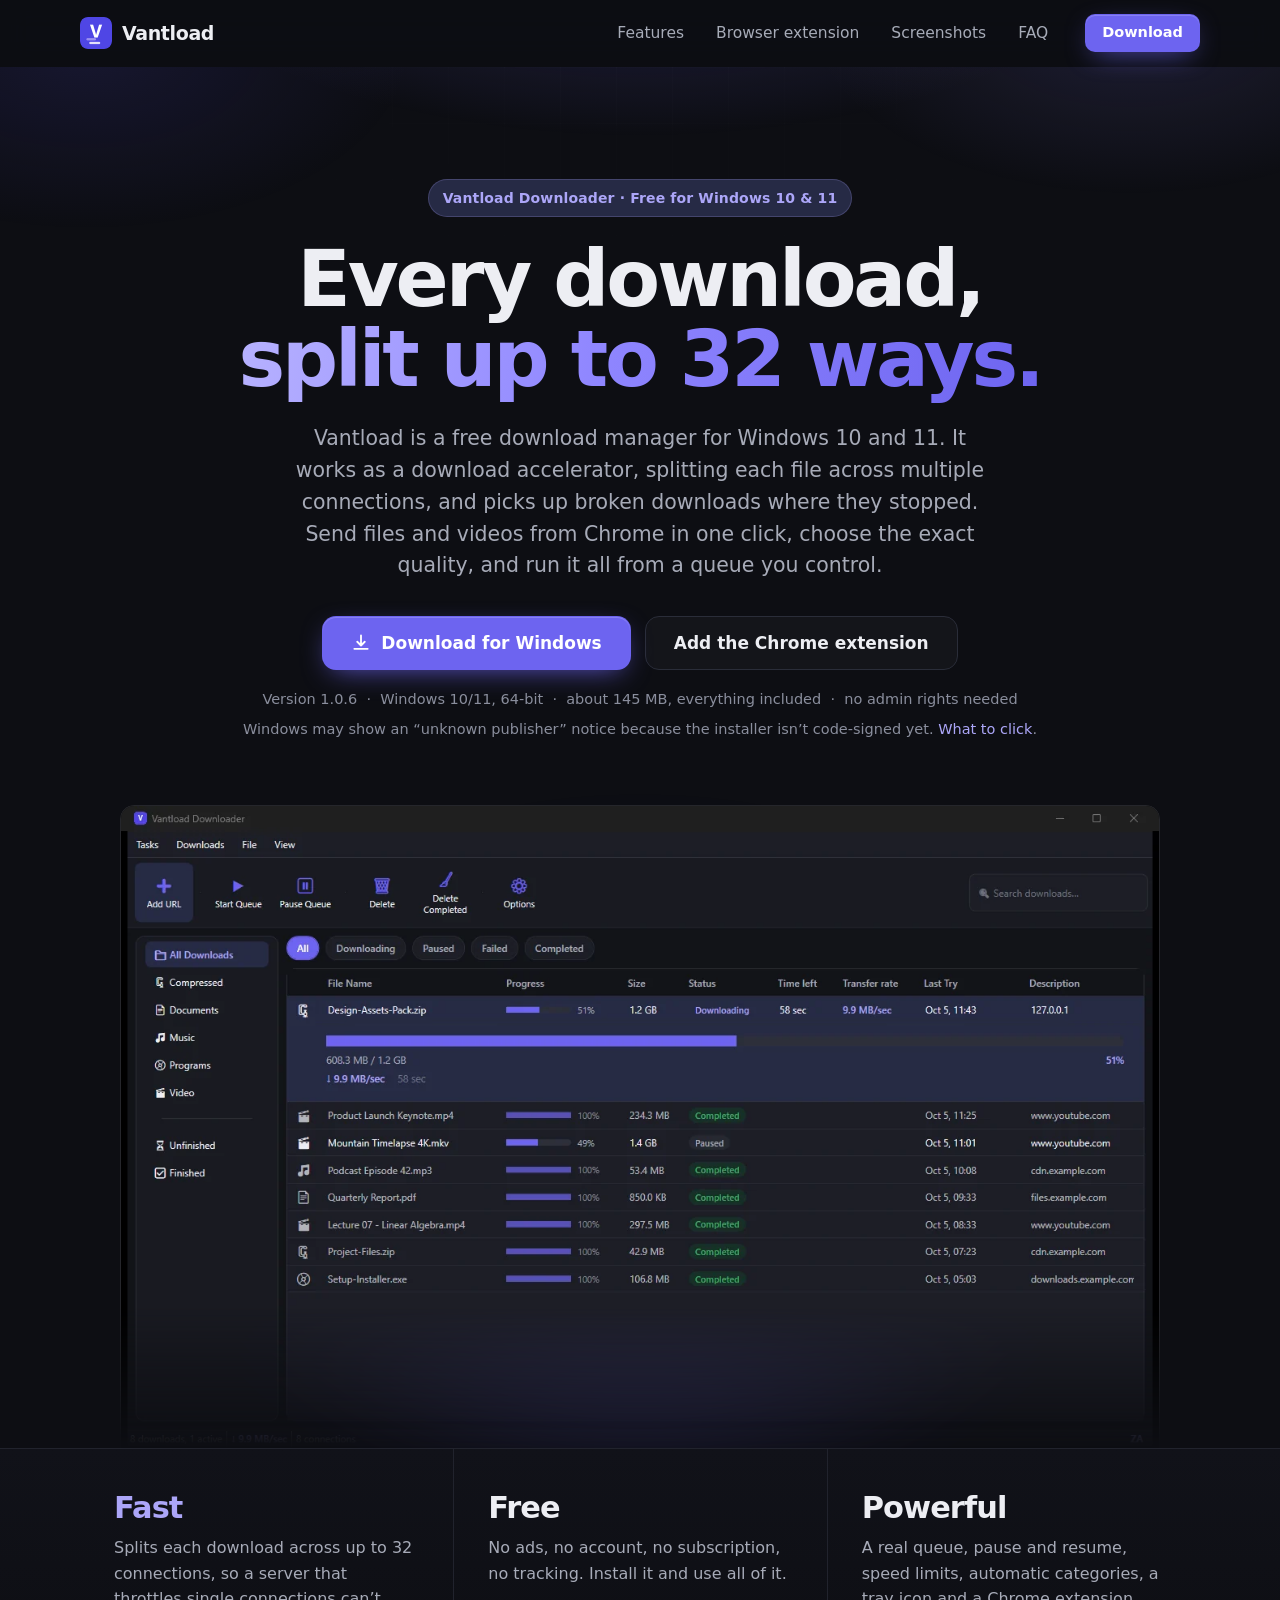
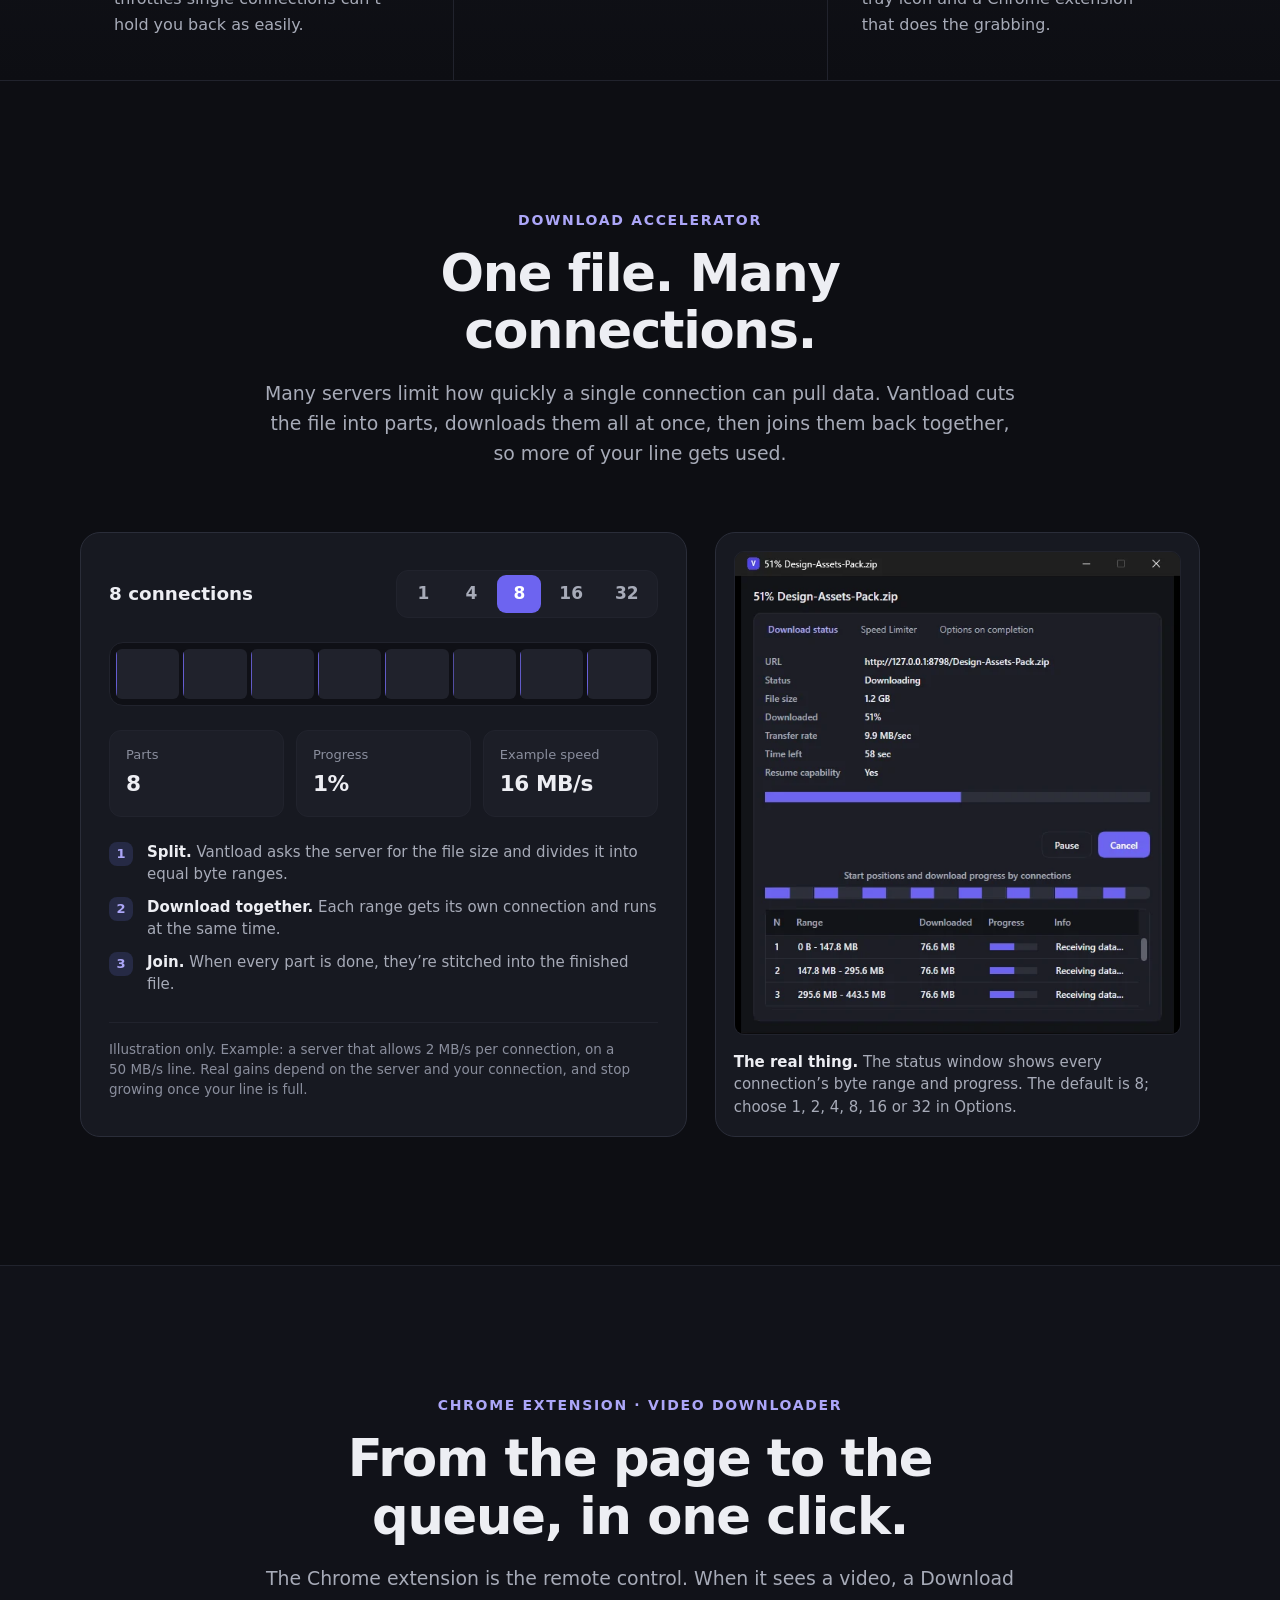
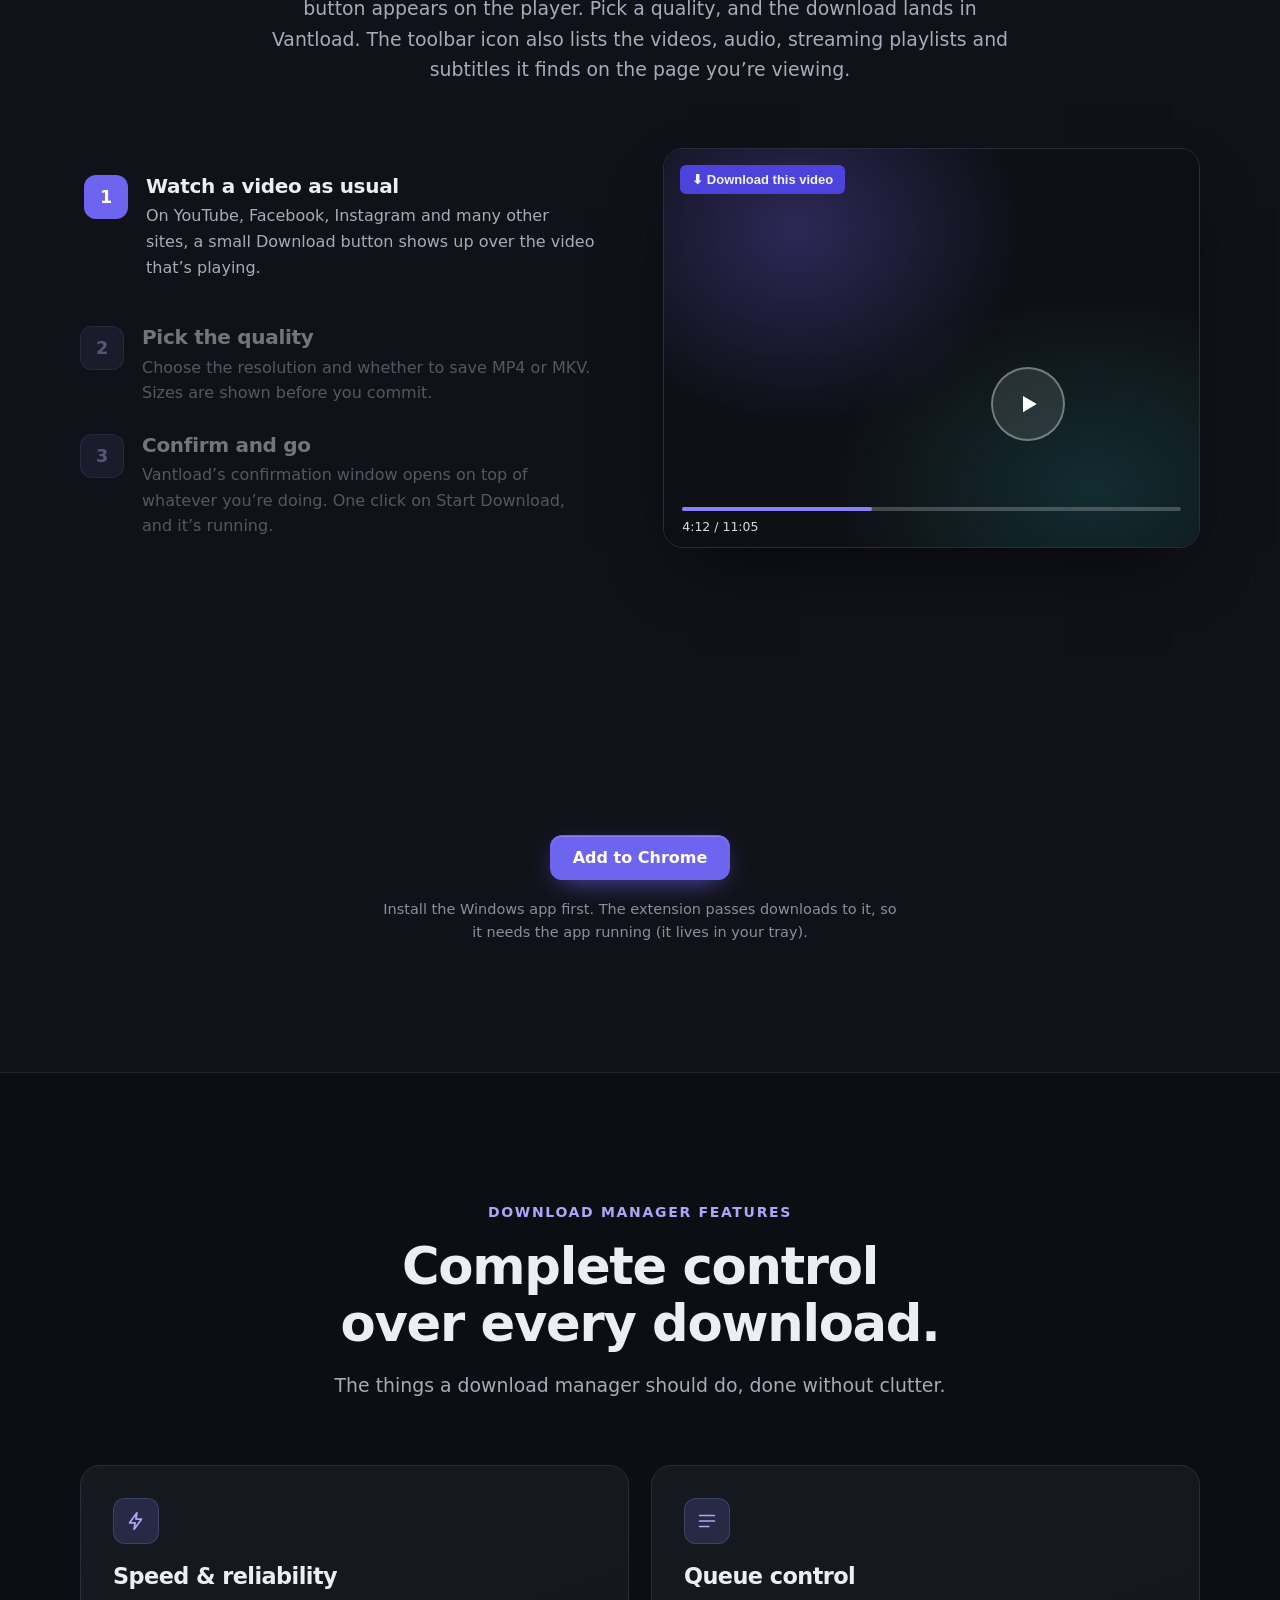
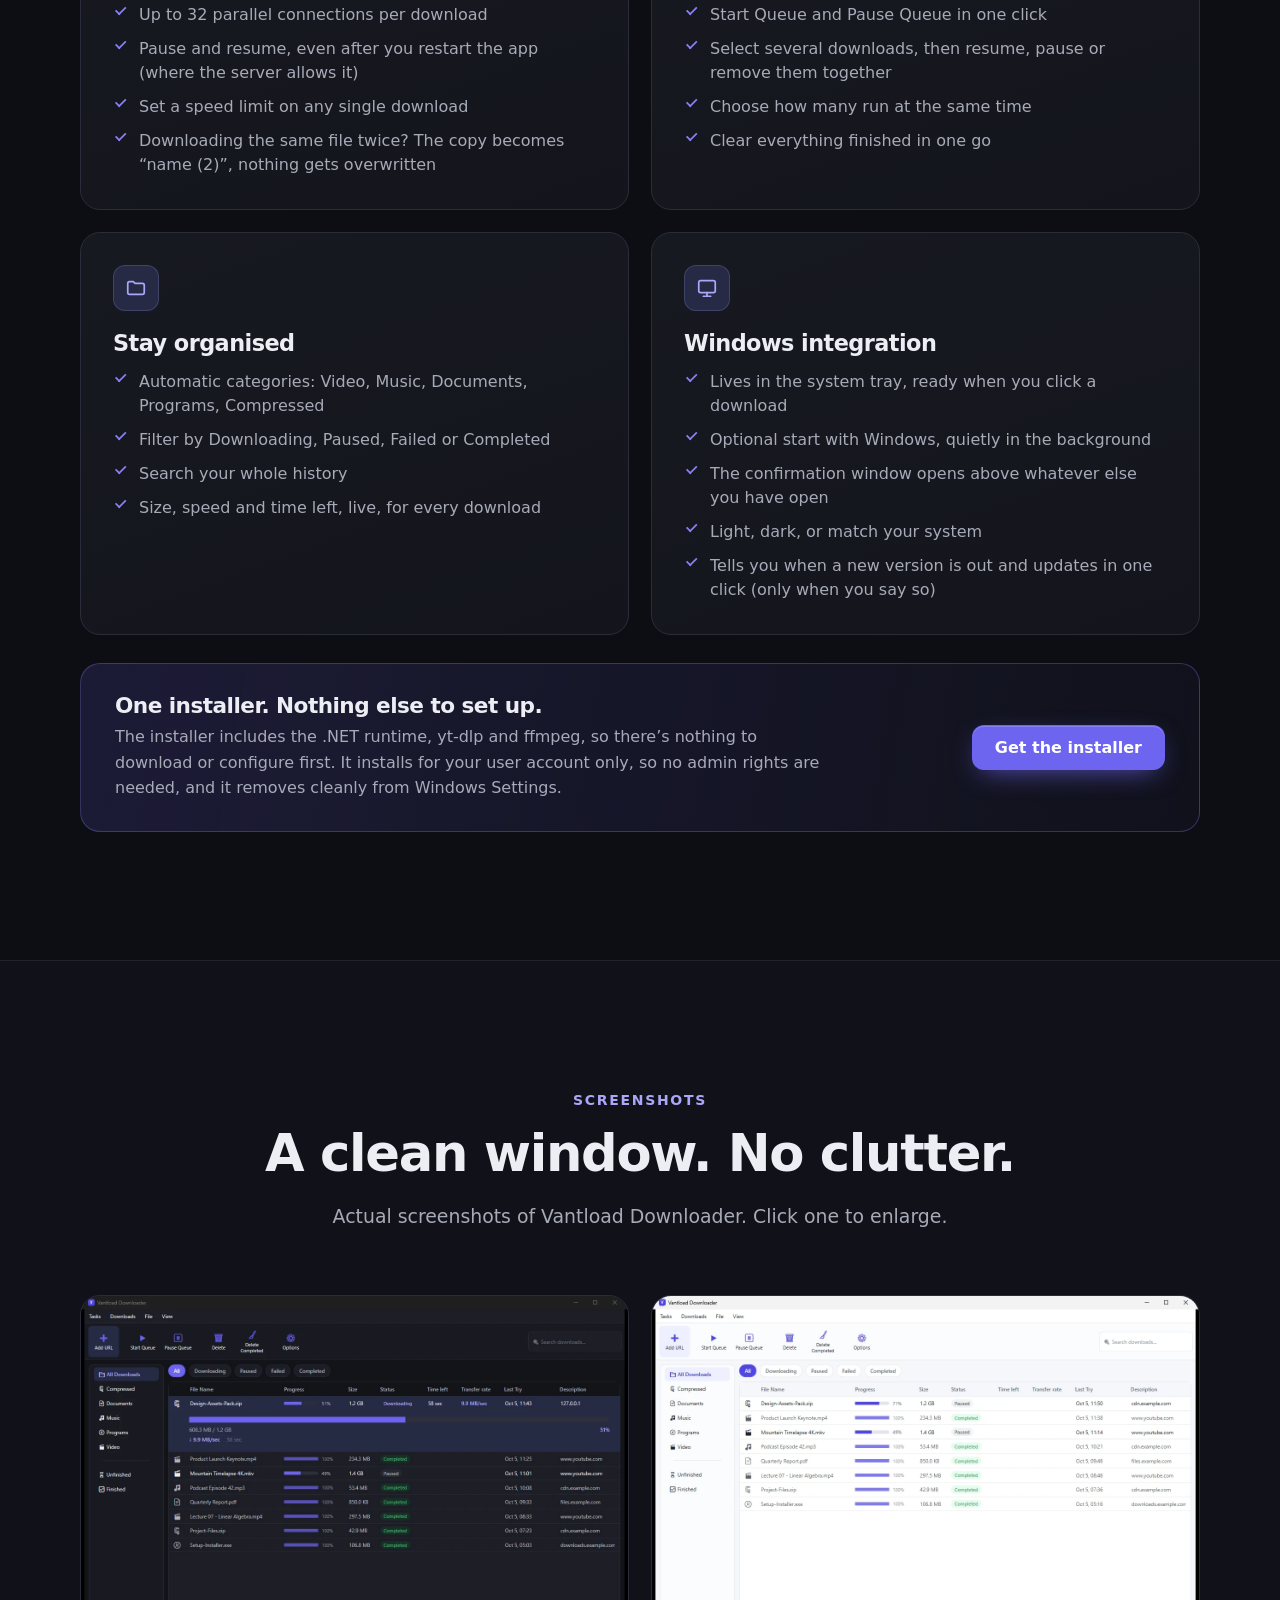
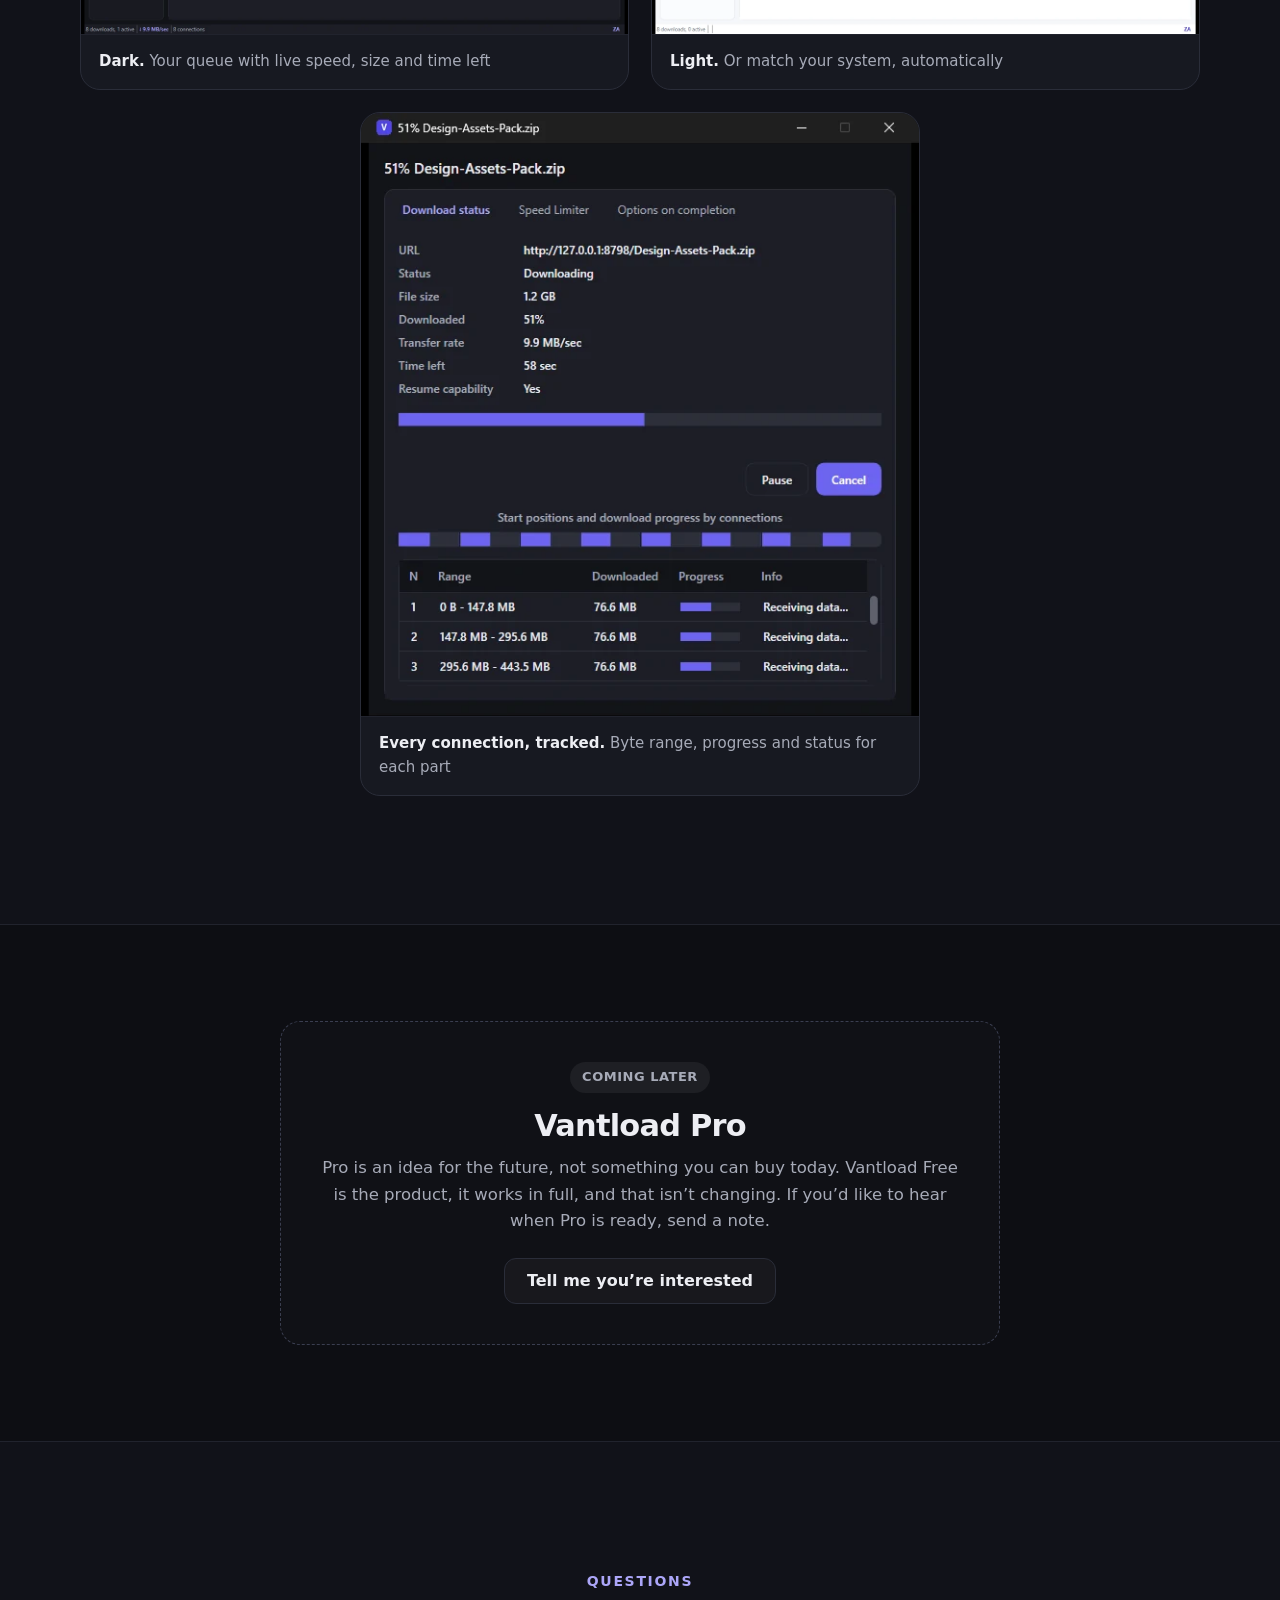
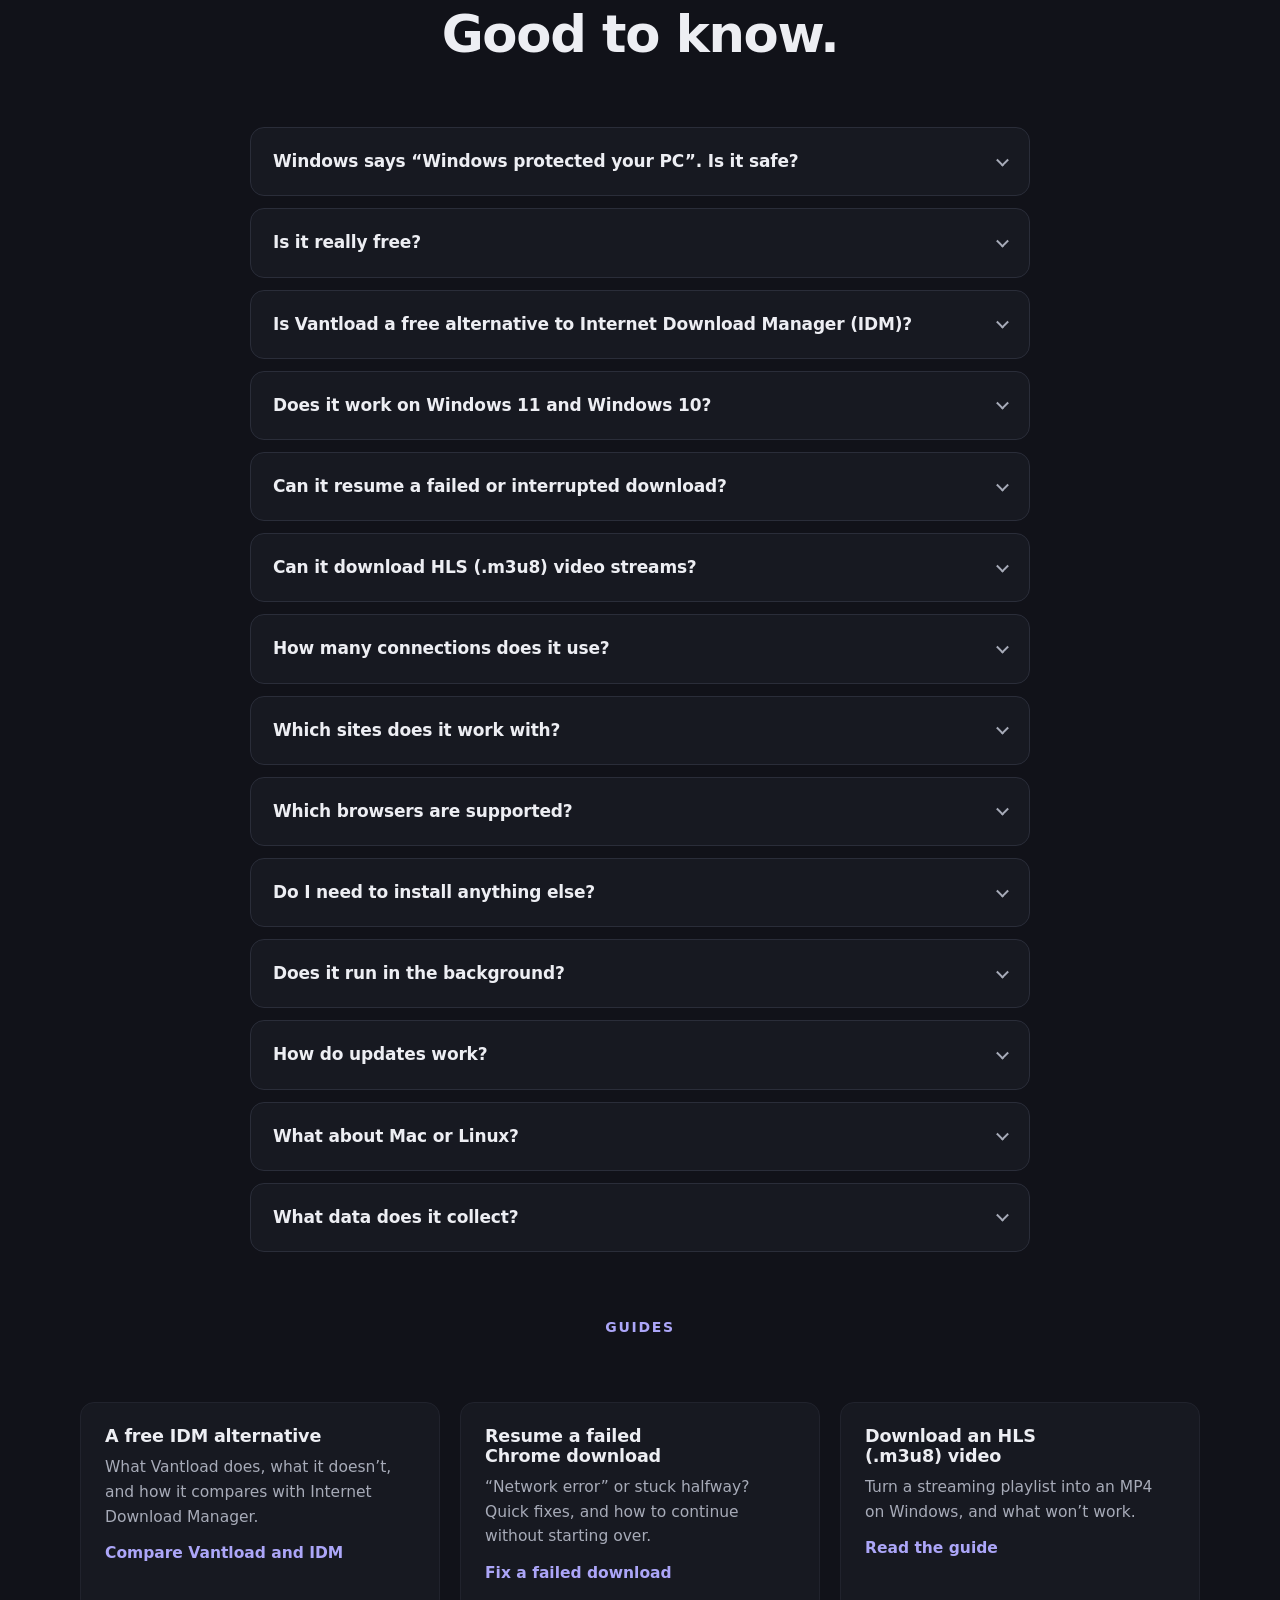
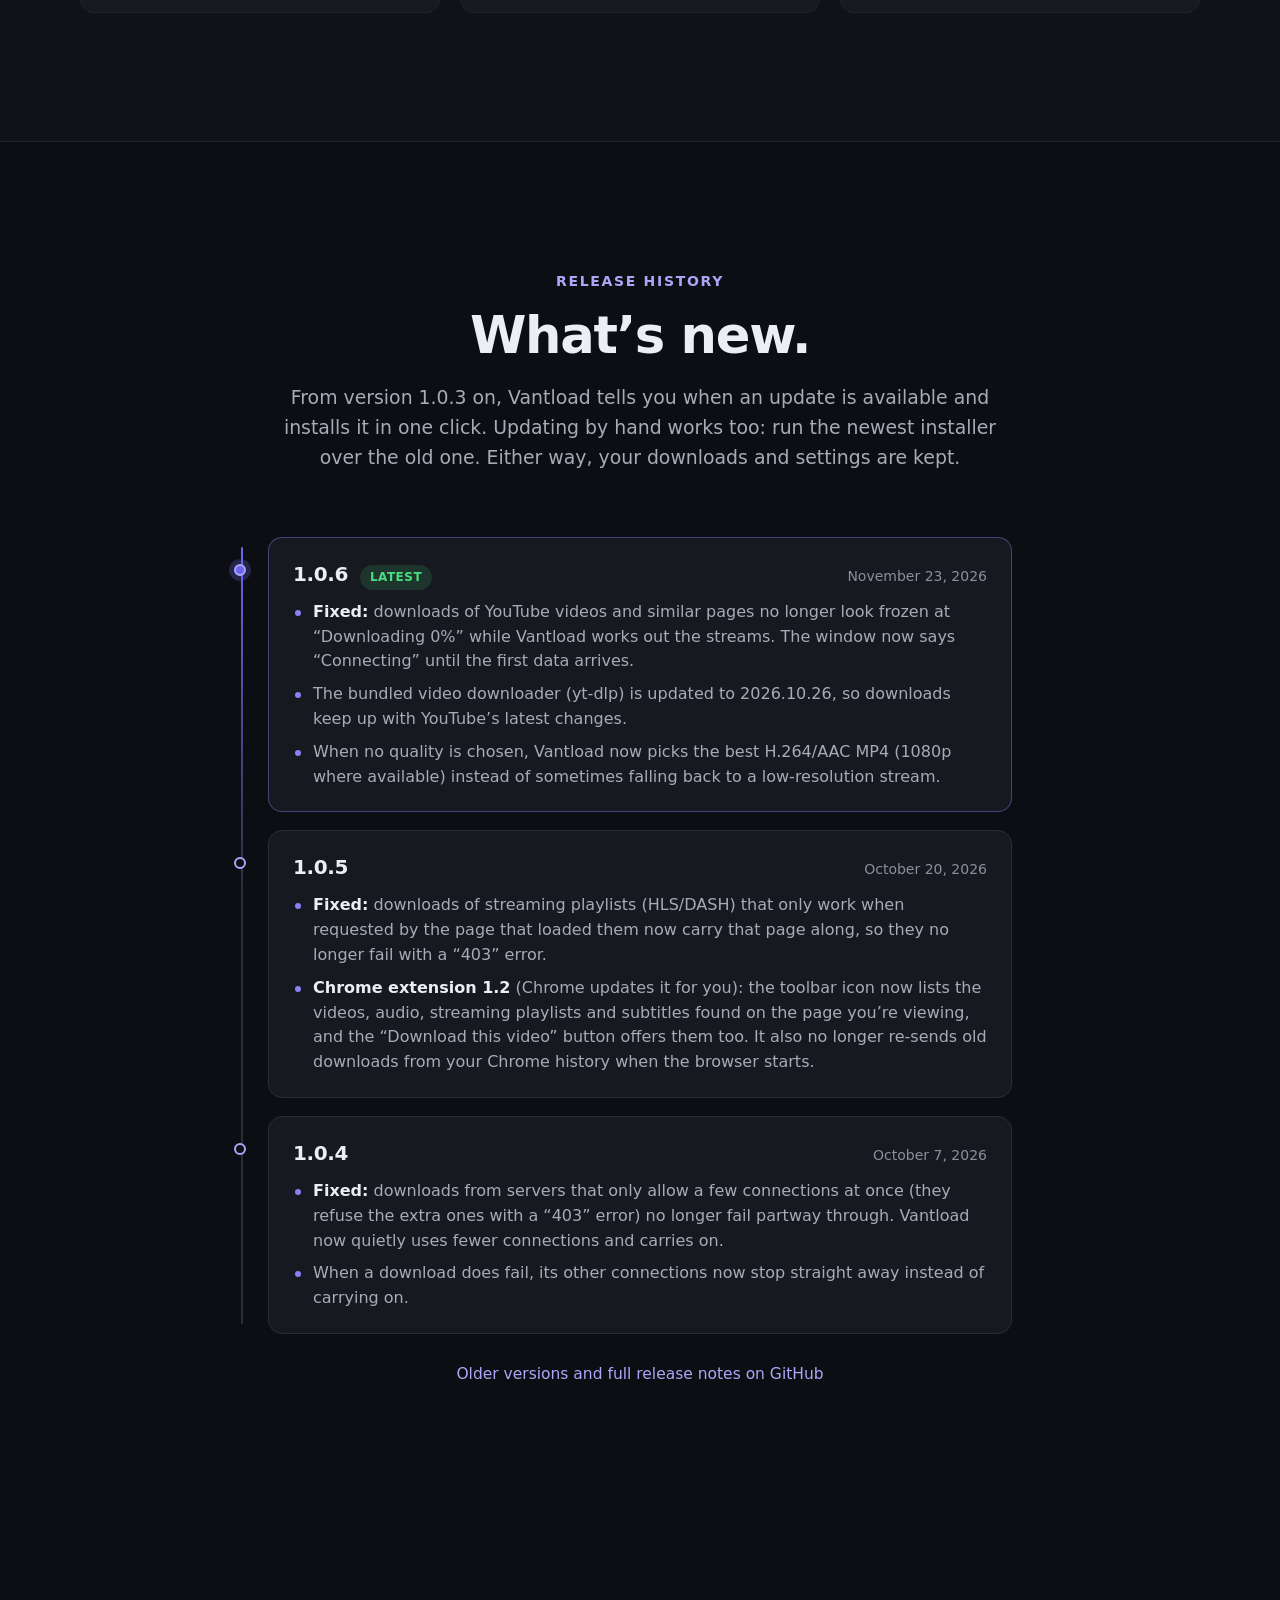
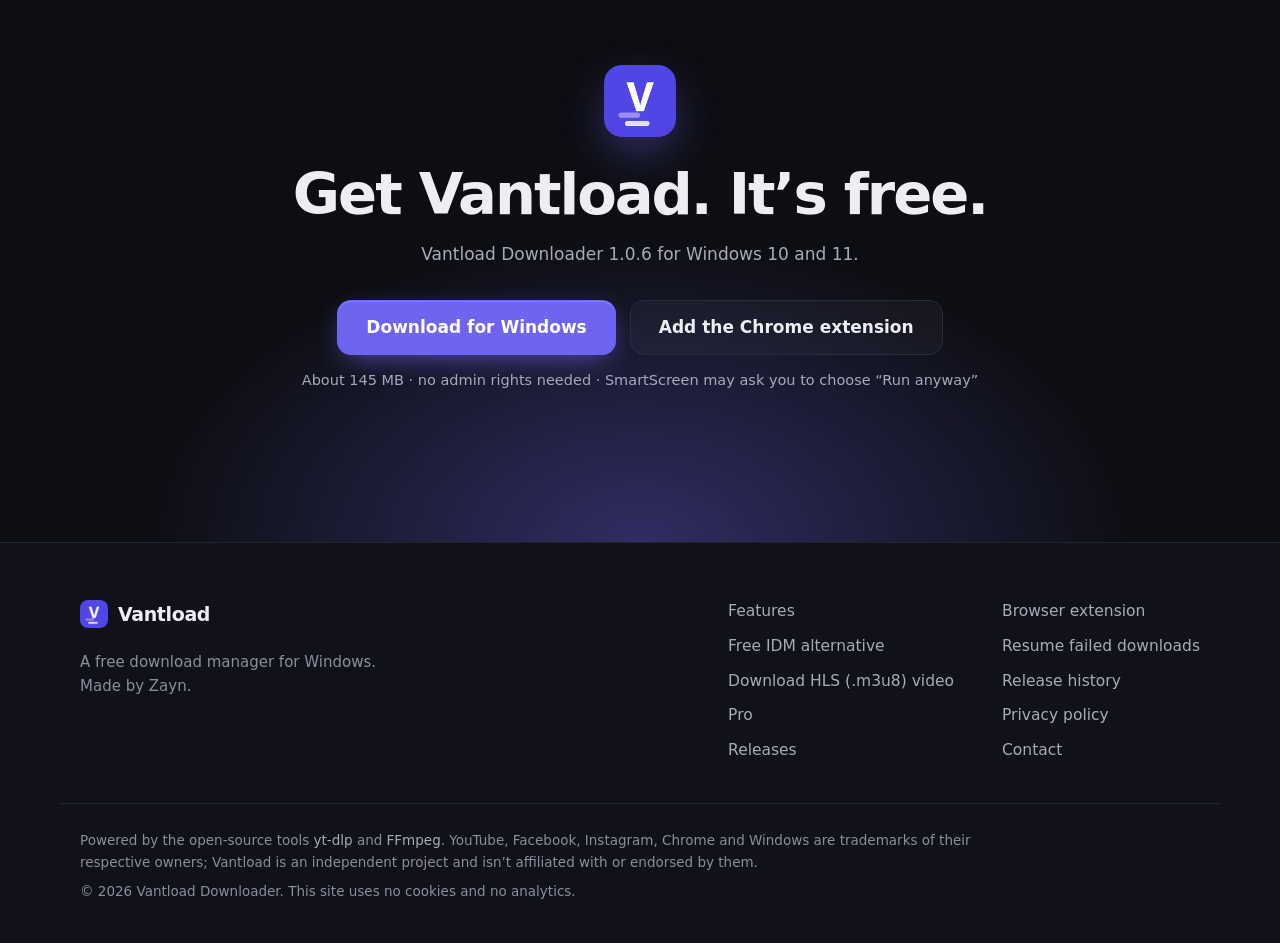
==== commit 190f0dd9: "Release notes and version for 1.0.6 Co-Authored-By: Claude Sonnet 5.5 <noreply@anthropic.com>" ====
--- a/index.html
+++ b/index.html
@@ -116,7 +116,7 @@
       </a>
       <a class="btn btn-lg btn-ghost" href="https://chromewebstore.google.com/detail/vantload-downloader/bphankkdmekpfeckokdjbceanmdflkpo" data-cfg="CHROME_STORE_URL" data-soon="Chrome extension: coming soon" id="chrome-hero">Add the Chrome extension</a>
     </div>
-    <p class="fine">Version 1.0.5 &nbsp;·&nbsp; Windows 10/11, 64-bit &nbsp;·&nbsp; about 145 MB, everything included &nbsp;·&nbsp; no admin rights needed</p>
+    <p class="fine">Version 1.0.6 &nbsp;·&nbsp; Windows 10/11, 64-bit &nbsp;·&nbsp; about 145 MB, everything included &nbsp;·&nbsp; no admin rights needed</p>
     <p class="fine fine-note">Windows may show an “unknown publisher” notice because the installer isn’t code-signed yet. <a href="#faq-smartscreen">What to click</a>.</p>
 
     <figure class="hero-shot">
@@ -485,7 +485,15 @@
 
     <ol class="rels">
       <li class="rel">
-        <div class="rel-head"><span class="rel-ver">1.0.5</span><span class="pill pill-latest">Latest</span><time class="rel-date" datetime="2026-10-20">October 20, 2026</time></div>
+        <div class="rel-head"><span class="rel-ver">1.0.6</span><span class="pill pill-latest">Latest</span><time class="rel-date" datetime="2026-11-23">November 23, 2026</time></div>
+        <ul>
+          <li><strong>Fixed:</strong> downloads of YouTube videos and similar pages no longer look frozen at “Downloading 0%” while Vantload works out the streams. The window now says “Connecting” until the first data arrives.</li>
+          <li>The bundled video downloader (yt-dlp) is updated to 2026.10.26, so downloads keep up with YouTube’s latest changes.</li>
+          <li>When no quality is chosen, Vantload now picks the best H.264/AAC MP4 (1080p where available) instead of sometimes falling back to a low-resolution stream.</li>
+        </ul>
+      </li>
+      <li class="rel">
+        <div class="rel-head"><span class="rel-ver">1.0.5</span><time class="rel-date" datetime="2026-10-20">October 20, 2026</time></div>
         <ul>
           <li><strong>Fixed:</strong> downloads of streaming playlists (HLS/DASH) that only work when requested by the page that loaded them now carry that page along, so they no longer fail with a “403” error.</li>
           <li><strong>Chrome extension 1.2</strong> (Chrome updates it for you): the toolbar icon now lists the videos, audio, streaming playlists and subtitles found on the page you’re viewing, and the “Download this video” button offers them too. It also no longer re-sends old downloads from your Chrome history when the browser starts.</li>
@@ -496,17 +504,6 @@
         <ul>
           <li><strong>Fixed:</strong> downloads from servers that only allow a few connections at once (they refuse the extra ones with a “403” error) no longer fail partway through. Vantload now quietly uses fewer connections and carries on.</li>
           <li>When a download does fail, its other connections now stop straight away instead of carrying on.</li>
-        </ul>
-      </li>
-      <li class="rel">
-        <div class="rel-head"><span class="rel-ver">1.0.3</span><time class="rel-date" datetime="2026-10-06">October 6, 2026</time></div>
-        <ul>
-          <li><strong>New:</strong> Vantload now tells you when a newer version is out and can update itself in one click. It checks about once a day, never installs without asking, and checks the download against GitHub’s published checksum first. You can turn the check off in Options.</li>
-          <li><strong>Fixed:</strong> downloads no longer fail with “The response ended prematurely” when a server drops the connection. Vantload now reconnects and carries on from the exact byte where it stopped, and gives up only after several tries.</li>
-          <li>A connection that goes silent for 30 seconds is now noticed and reconnected, instead of hanging forever.</li>
-          <li>A file that finishes early without an error is no longer marked complete when part of it is missing.</li>
-          <li>Servers that claim to support resuming but don’t are now handled: Vantload falls back to a normal download instead of failing.</li>
-          <li>Downloads that exist only inside Chrome (such as ones created by a web page) are now left to Chrome, so they are never cancelled and lost.</li>
         </ul>
       </li>
     </ol>
@@ -520,7 +517,7 @@
   <div class="wrap final-inner">
     <img src="assets/img/logo-128.png" width="72" height="72" alt="" loading="lazy">
     <h2>Get Vantload. It’s free.</h2>
-    <p>Vantload Downloader 1.0.5 for Windows 10 and 11.</p>
+    <p>Vantload Downloader 1.0.6 for Windows 10 and 11.</p>
     <div class="cta-row">
       <a class="btn btn-lg btn-primary" href="https://github.com/zainasghar-fs/Vantload/releases/latest/download/VantloadDownloaderSetup.exe" data-cfg="DOWNLOAD_URL">Download for Windows</a>
       <a class="btn btn-lg btn-ghost" href="https://chromewebstore.google.com/detail/vantload-downloader/bphankkdmekpfeckokdjbceanmdflkpo" data-cfg="CHROME_STORE_URL" data-soon="Chrome extension: coming soon">Add the Chrome extension</a>
